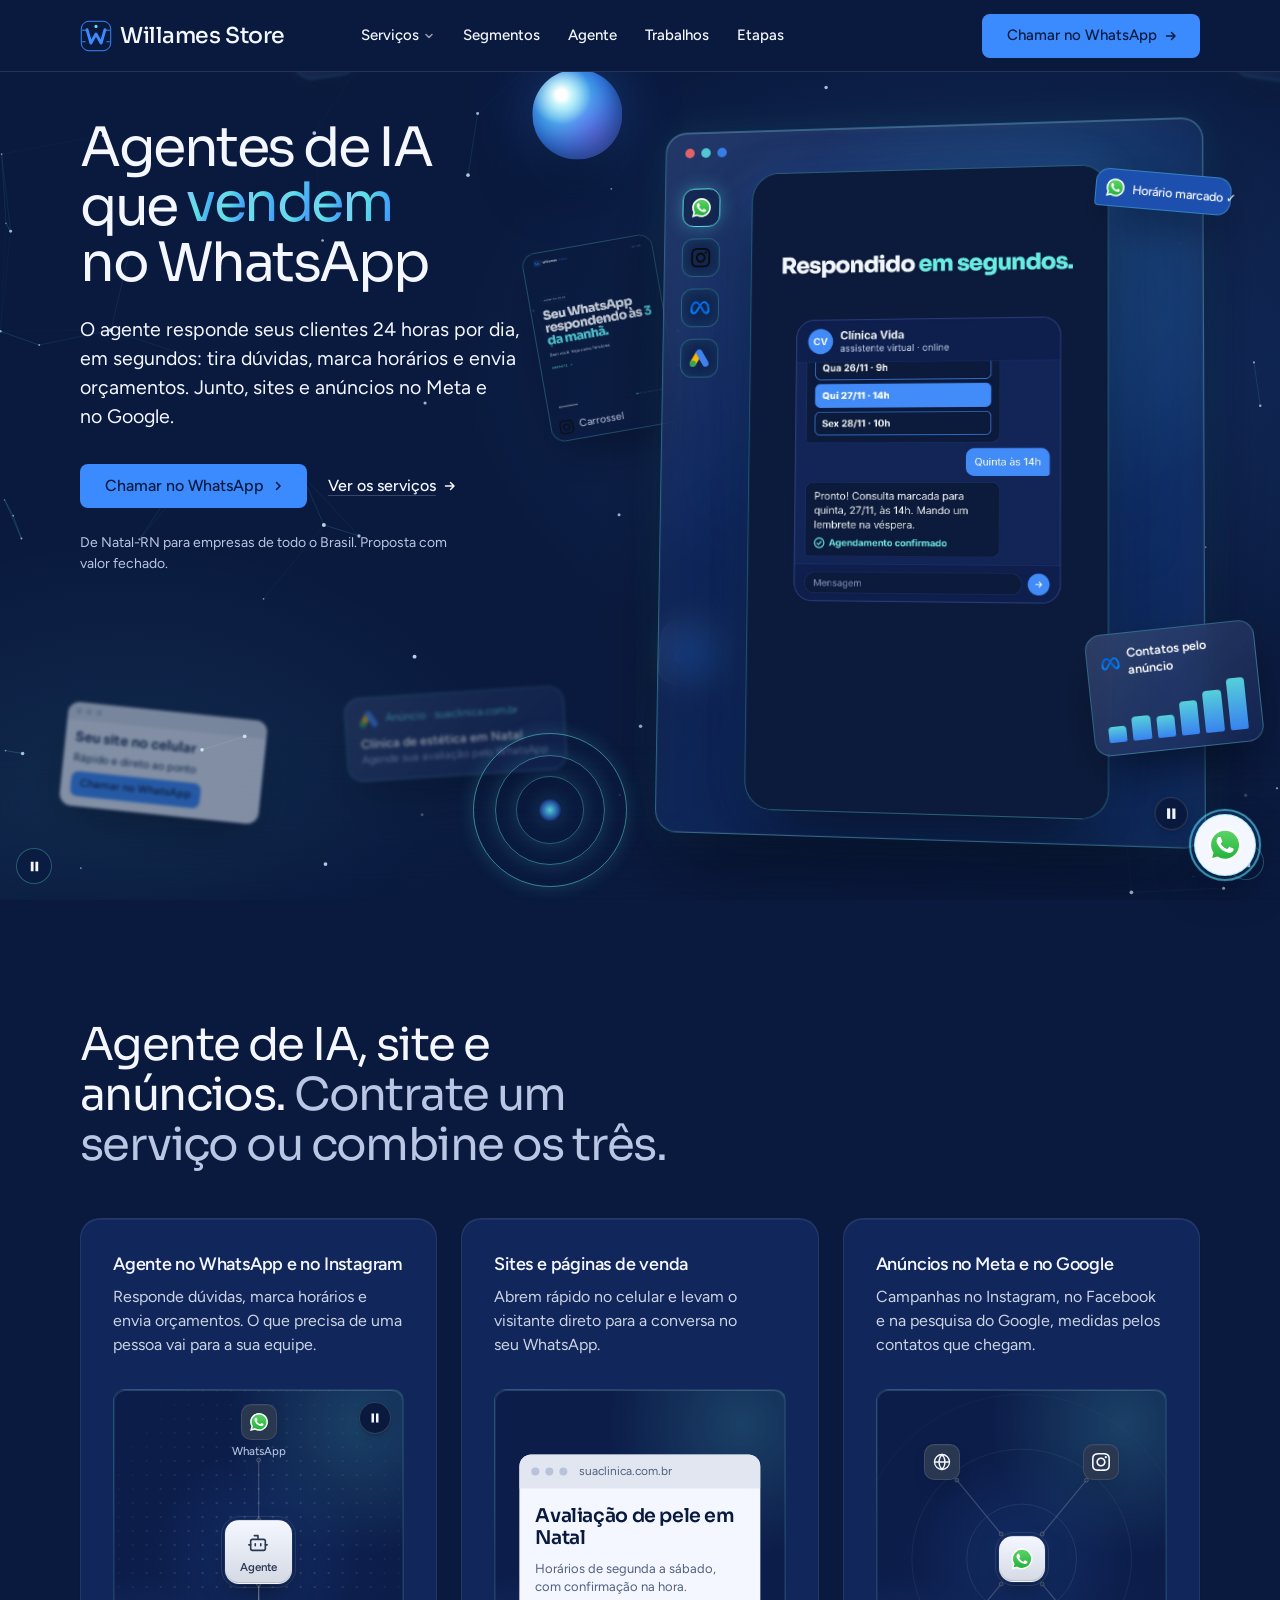
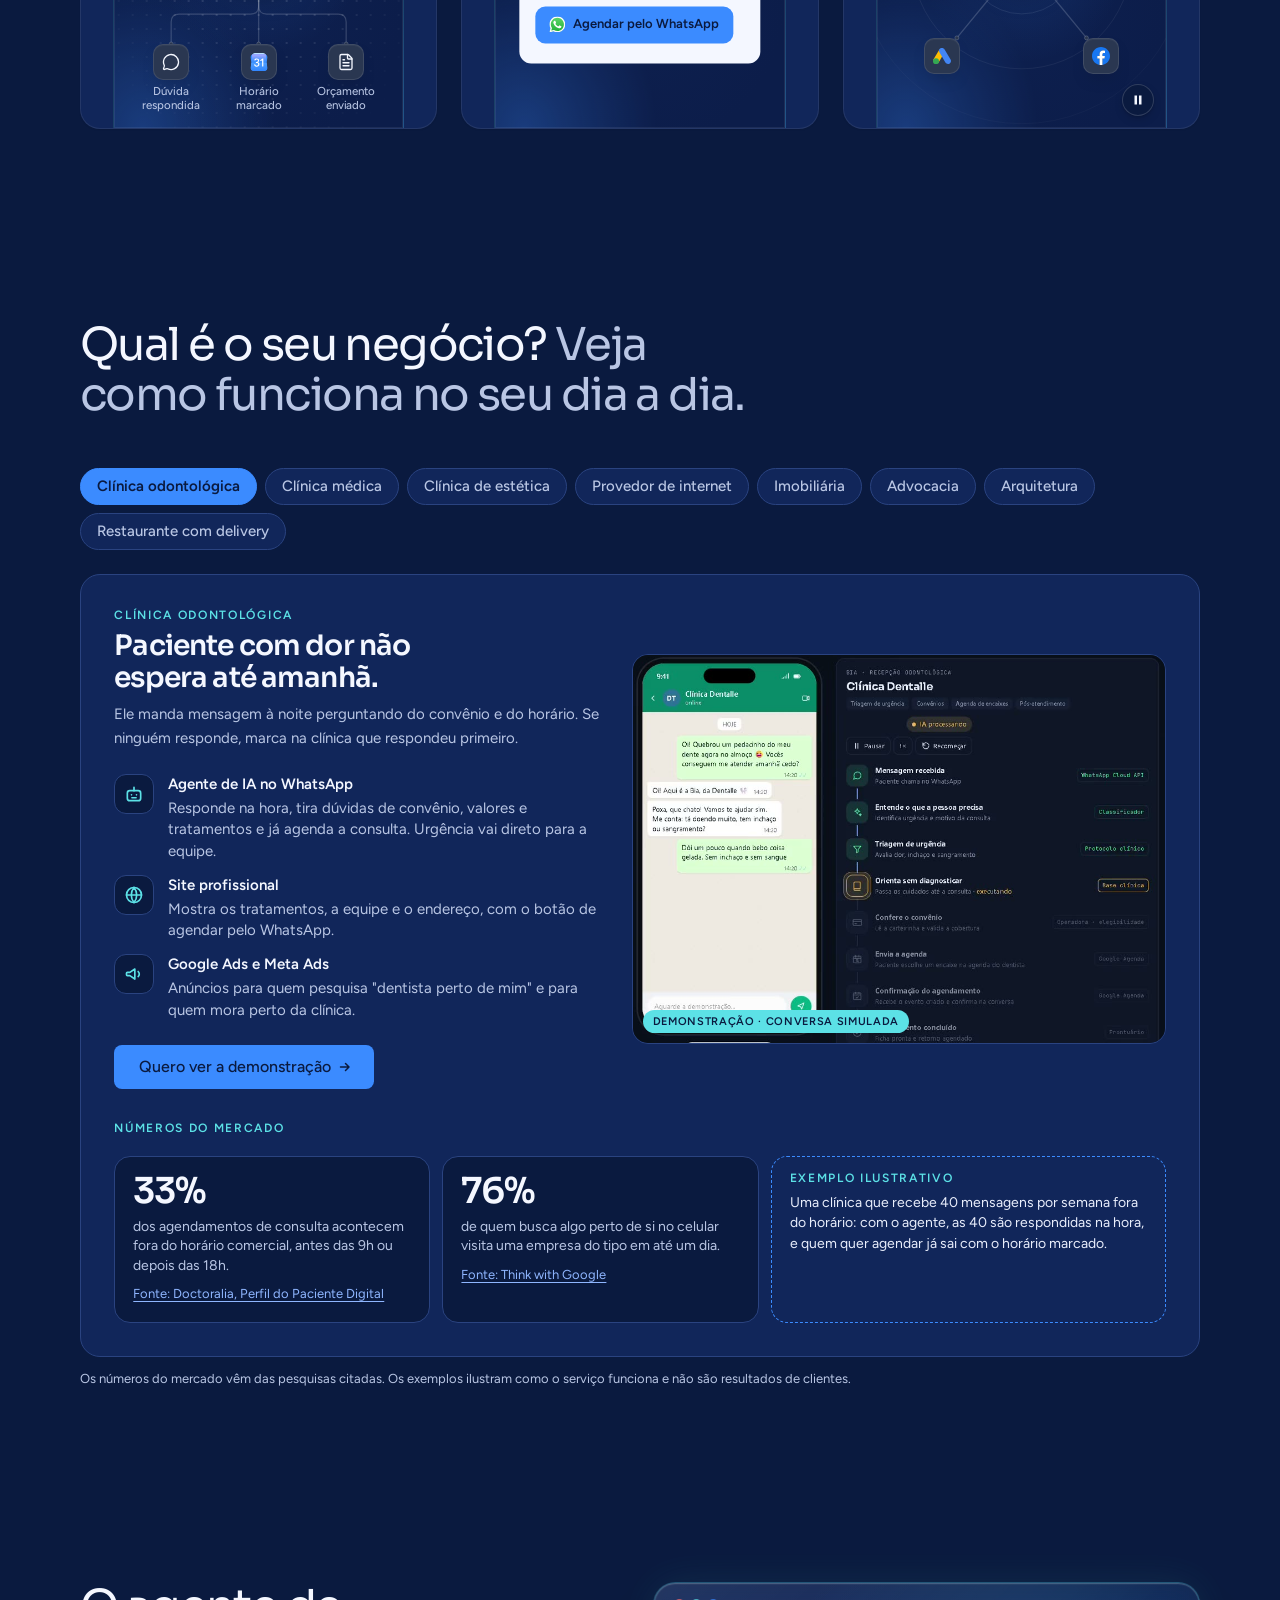
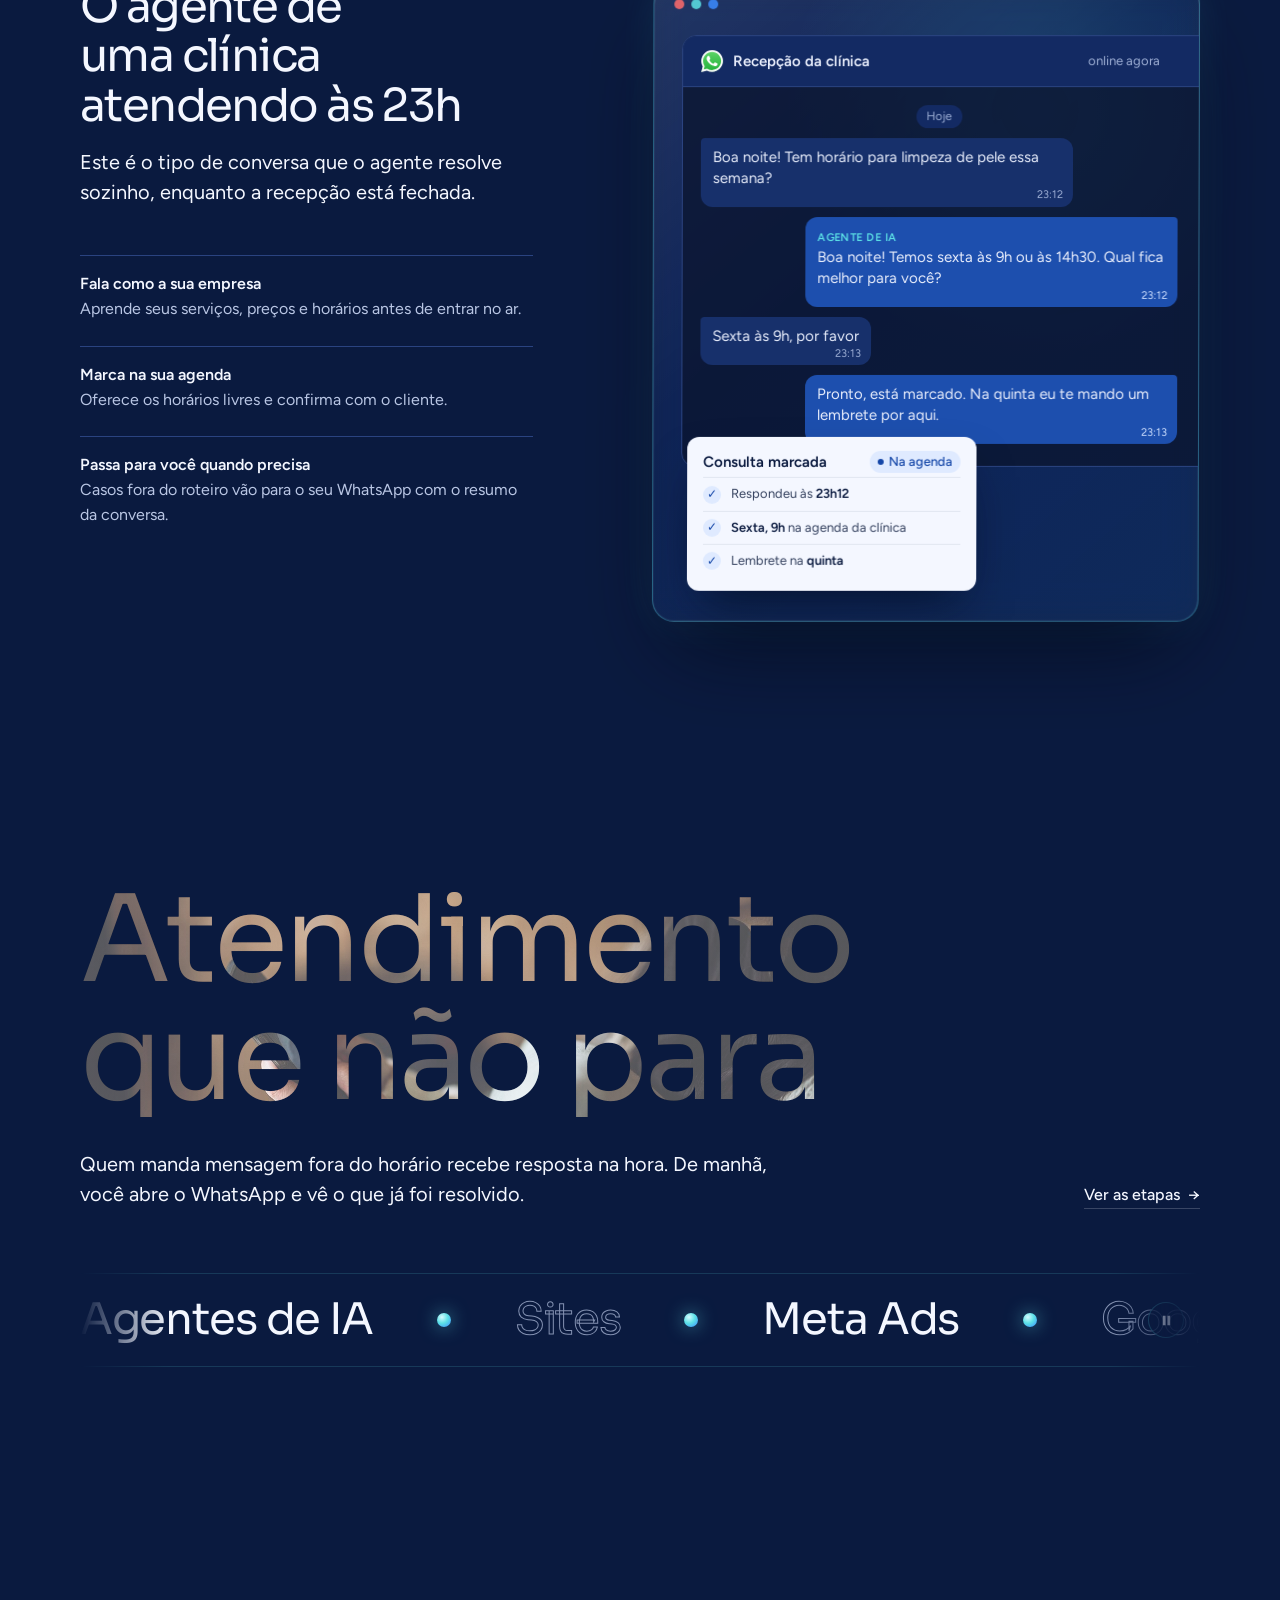
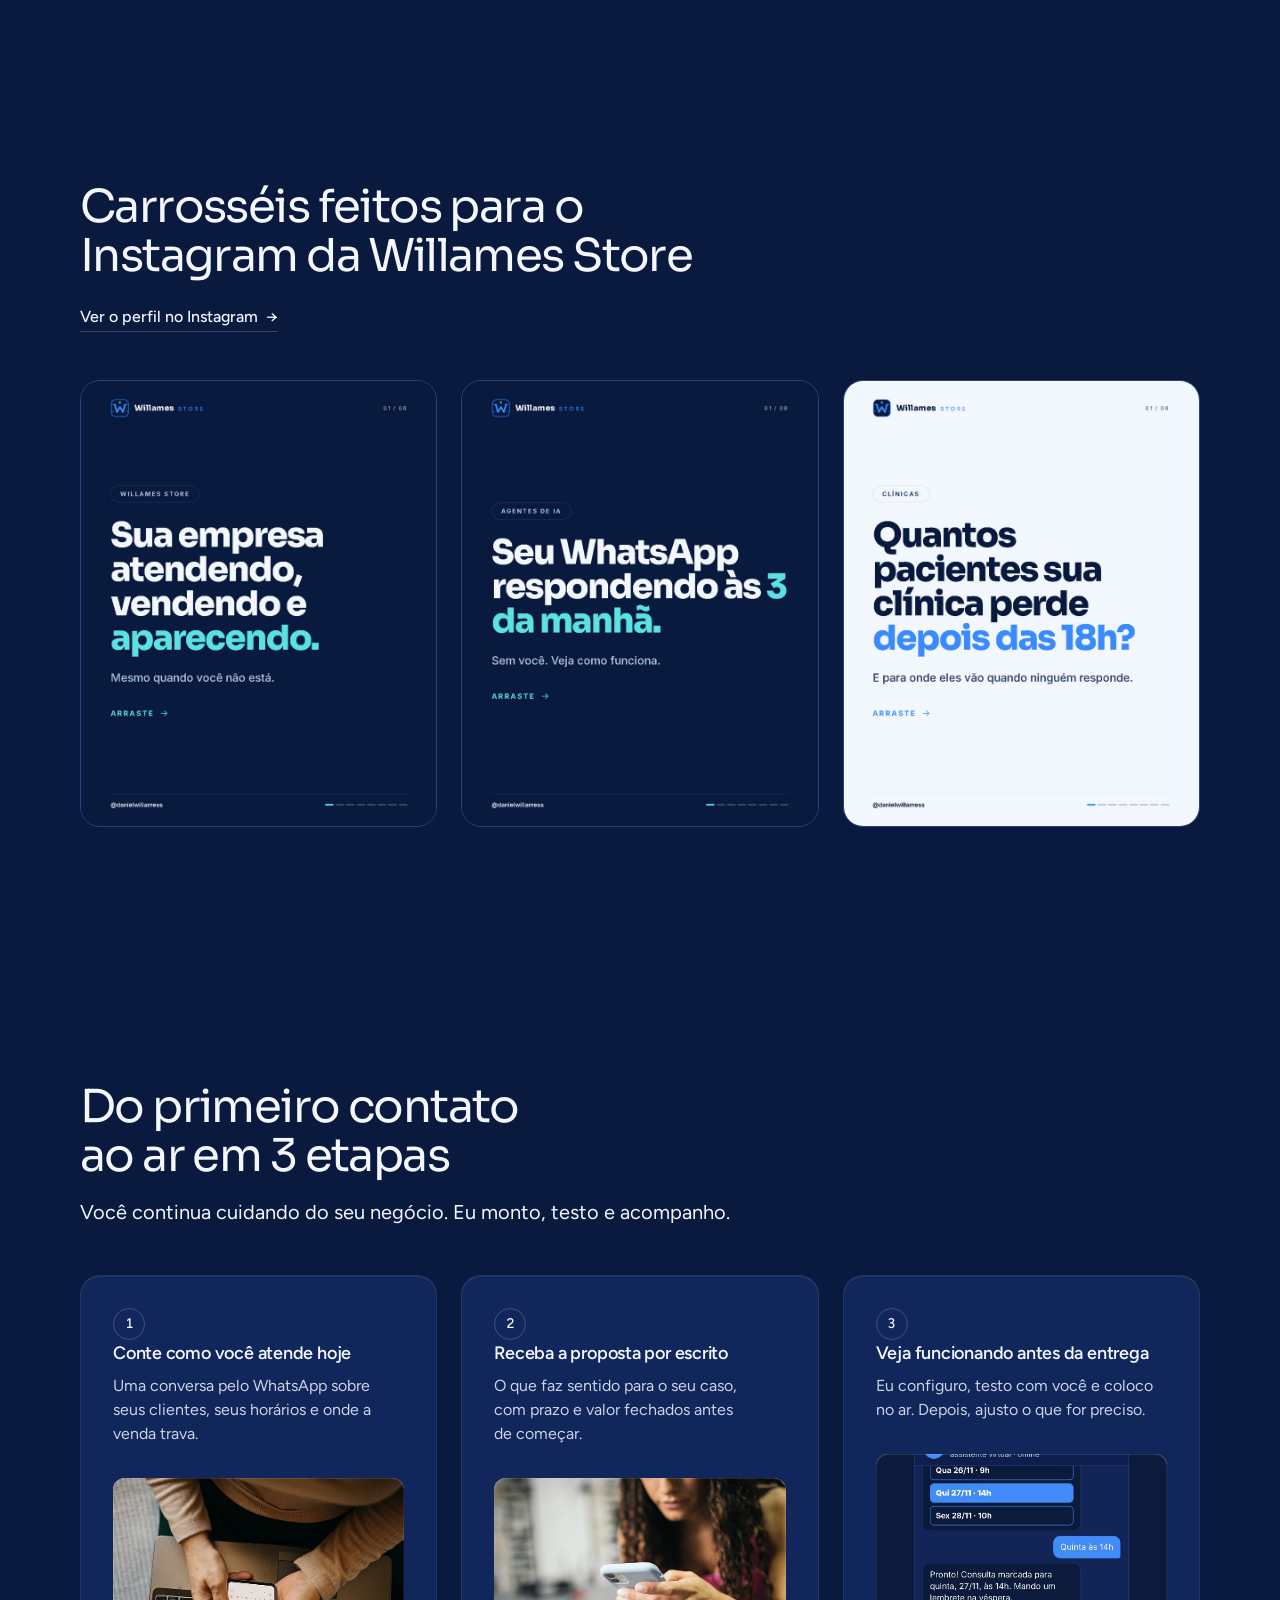
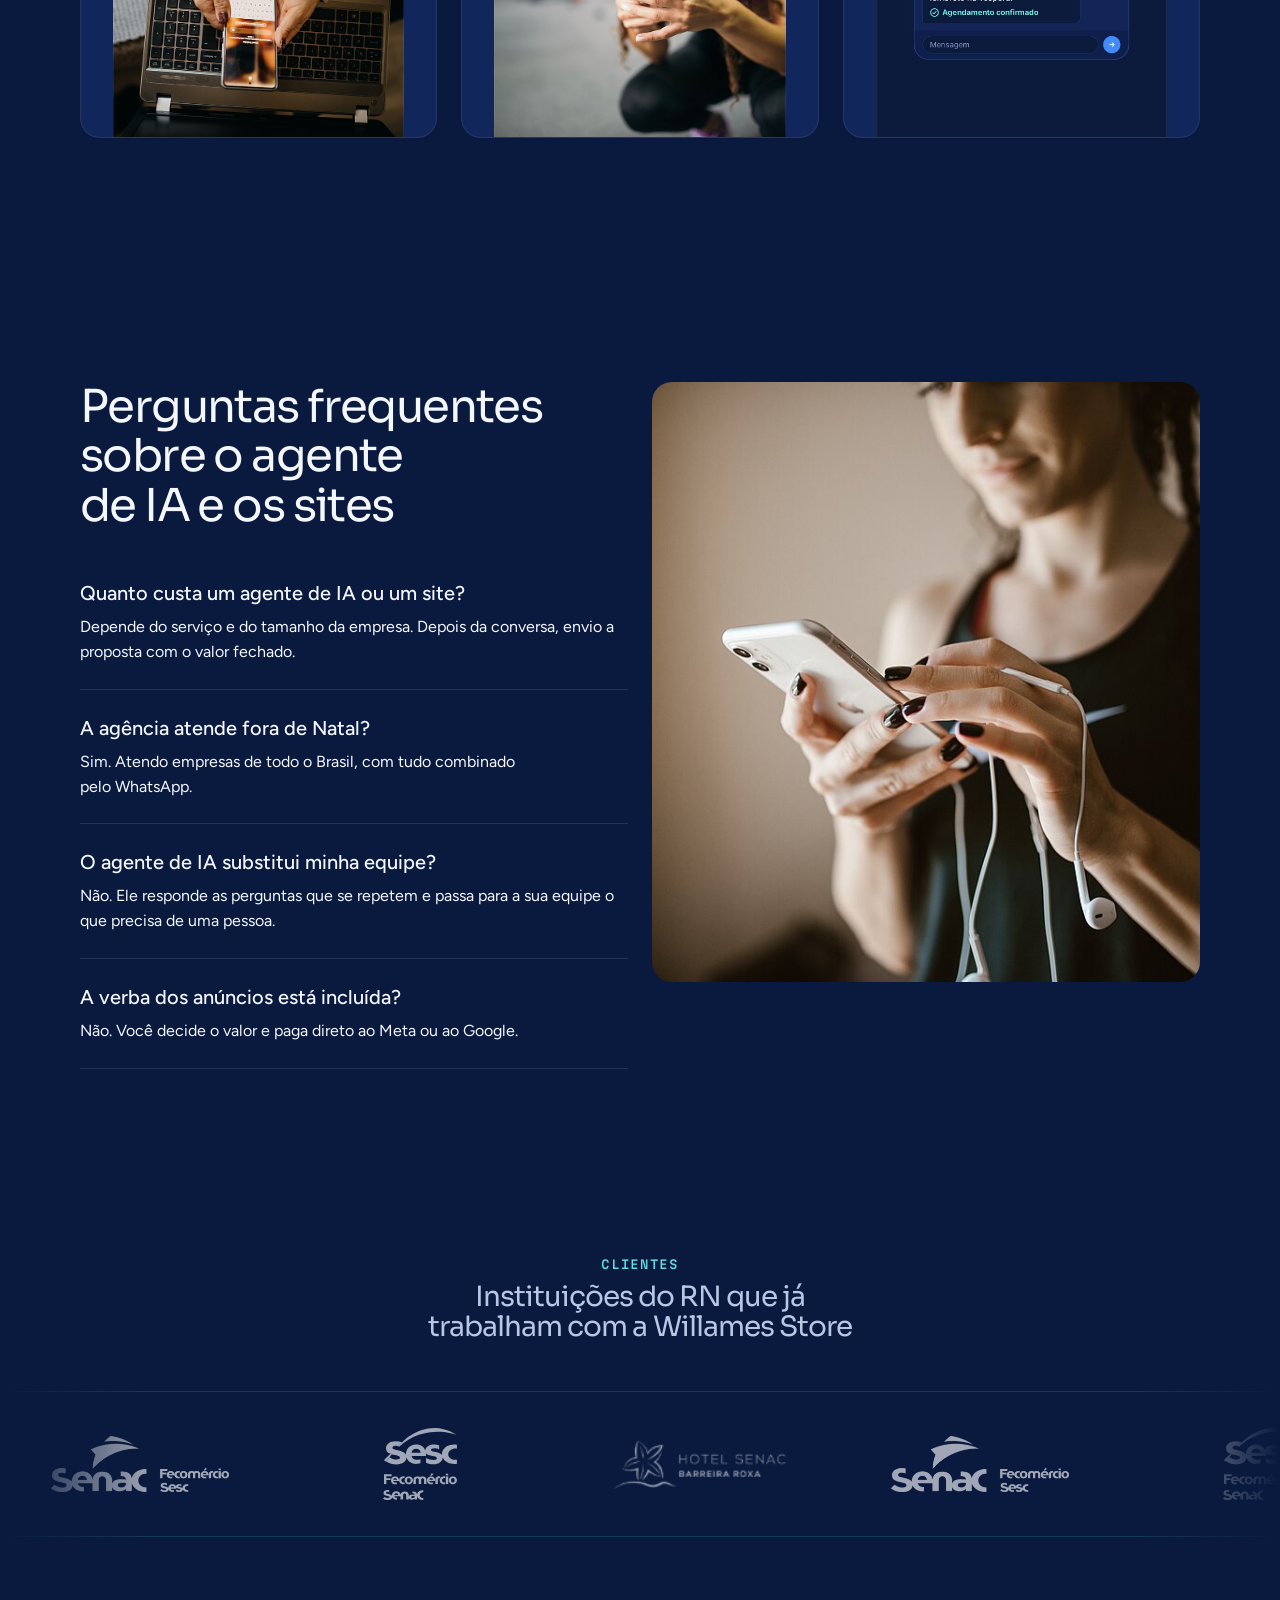
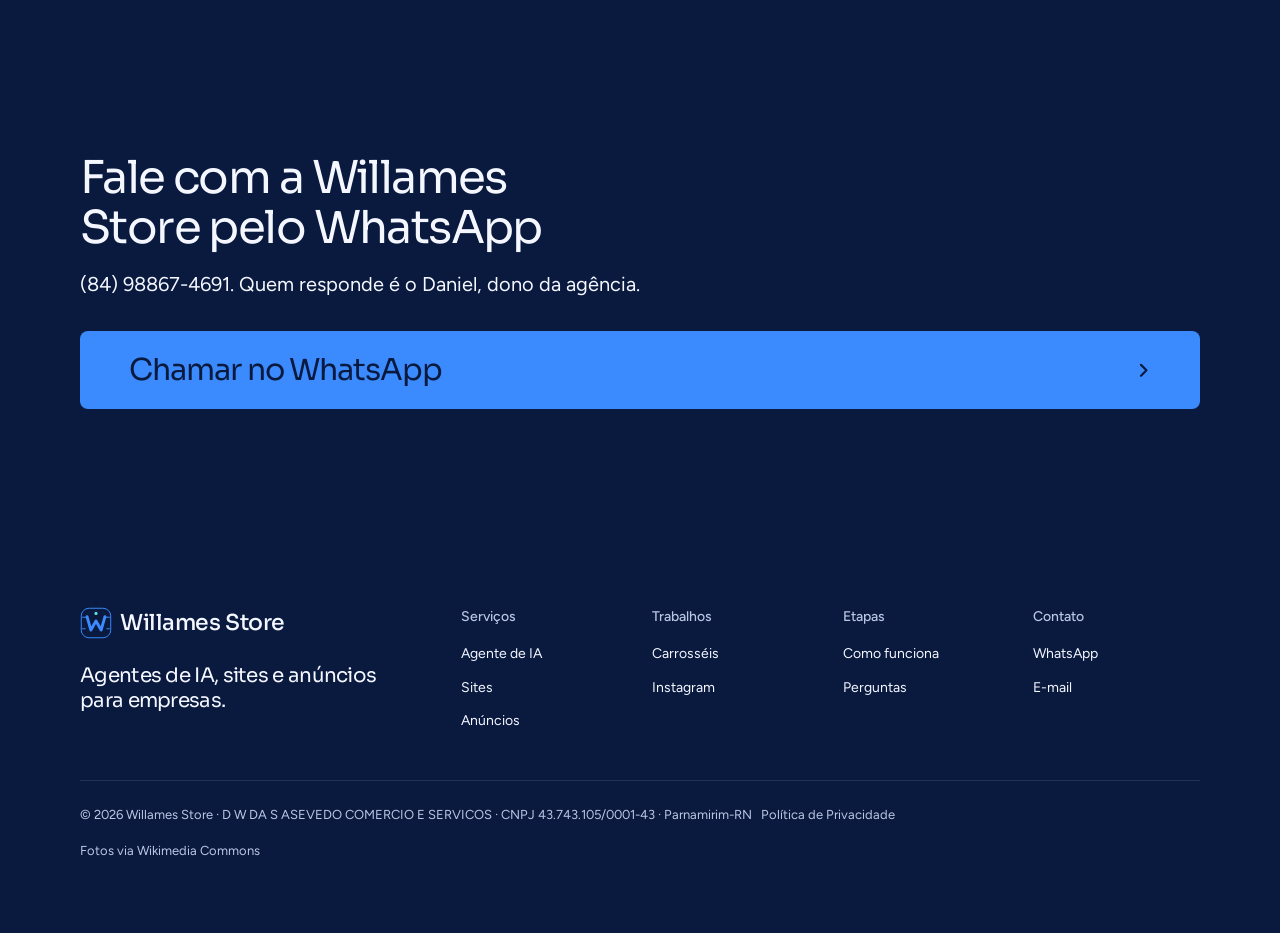
==== index.html @ 847e7d6d "Seção de clientes no fim da página: Senac RN, Sesc RN e Hotel Senac Barreira Roxa em faixa de logos " ====
<!doctype html>
<html lang="pt-BR" data-ground="sky" data-type="software" data-radius="soft" data-buttons="arrow" data-motion>
<head>
<meta charset="utf-8">
<meta name="viewport" content="width=device-width, initial-scale=1, viewport-fit=cover">
<title>Willames Store: agentes de IA no WhatsApp para empresas</title>
<meta name="description" content="Agentes de IA que respondem seus clientes no WhatsApp e no Instagram a qualquer hora, mais sites e anúncios no Meta e no Google. Natal-RN, para todo o Brasil.">
<meta property="og:type" content="website">
<meta property="og:title" content="Willames Store: agentes de IA no WhatsApp para empresas">
<meta property="og:description" content="Agente de IA no WhatsApp, sites e anúncios para empresas.">
<meta property="og:url" content="https://willamesstore.com.br/">
<meta property="og:image" content="https://willamesstore.com.br/share.jpg">
<meta name="twitter:card" content="summary_large_image">
<link rel="icon" href="logo.svg" type="image/svg+xml">
<meta name="theme-color" content="#0a1a3f">
<link rel="canonical" href="https://willamesstore.com.br/">
<meta name="site-kind" content="software">
<meta name="page-type" content="software">
<link rel="preconnect" href="https://fonts.googleapis.com">
<link rel="preconnect" href="https://fonts.gstatic.com" crossorigin>
<link href="https://fonts.googleapis.com/css2?family=Sora:wght@400..700&family=Figtree:wght@400..600&family=Martian+Mono:wght@400..500&display=swap" rel="stylesheet">
<link rel="stylesheet" href="assets/system.css">
<link rel="stylesheet" href="assets/ui/cards.css">
<link rel="stylesheet" href="assets/motion/motion.css">
<link rel="stylesheet" href="assets/backgrounds/backgrounds.css">
<link rel="stylesheet" href="assets/layout/layout.css">
<link rel="stylesheet" href="assets/icons/icon.css">
<style>
:root {
  --p-bg: #0a1a3f; --p-surface: #11265a; --p-ink: #f4f7ff; --p-muted: #b9c6e4;
  --p-accent: #3b8bff; --p-accent-ink: #0a1a3f; --p-action: #3b8bff; --p-action-ink: #0a1a3f;
  --p-inv-bg: #f4f7ff; --p-inv-surface: #e1e6f1; --p-inv-ink: #0a1a3f; --p-inv-muted: #52617e;
  --p-inv-accent: #3b8bff; --p-inv-accent-ink: #0a1a3f; --p-inv-action: #3b8bff; --p-inv-action-ink: #0a1a3f;
  --font-display: "Sora", system-ui, sans-serif;
  --font-text: "Figtree", system-ui, sans-serif;
  --font-mono: "Martian Mono", ui-monospace, "SFMono-Regular", Menlo, Consolas, monospace;
  --display-weight: 400;
  --display-tracking: -0.035em;
  --display-tracking-xl: -0.045em;
  --ly-scale: 0.9;
}
</style>
<link rel="stylesheet" href="assets/diagrams/diagram.css">
<link rel="stylesheet" href="assets/moments/giant-type-pass/moment.css">
<link rel="stylesheet" href="assets/ws/ws-fx.css?v=20261125">
<script>document.documentElement.classList.add('m-enter');setTimeout(()=>document.documentElement.classList.add('m-enter-done'),700)</script>
<script src="assets/backgrounds/backgrounds.js"></script>
<script>document.documentElement.classList.add('mo-js');setTimeout(()=>document.documentElement.classList.add('mo-safe'),2500)</script>
<link rel="modulepreload" href="assets/moments/moments.js">
<link rel="modulepreload" href="assets/moments/lib.js">
<link rel="modulepreload" href="assets/moments/giant-type-pass/moment.js">
<style>
  .nav__logo img { width: 32px; height: 32px; }

  .hero__proof { font-size: var(--t-small); color: var(--muted); }

  /* a moldura da direita: chão escuro da marca, a luz que segue o mouse por cima */
  .hero__art { overflow: visible; background: none; }
  .ws-glass { overflow: hidden; }
  .ws-chat > div > .ly-piece { position: absolute; }
  .ws-chat { height: min(640px, var(--ly-fit, 640px)); --ry: -4deg; --rx: 2deg; --ly-cut-room: 48px; }
  .ws-chat > div > .ly-piece--main { left: 28px; top: 52px; width: calc(100% - 0px); }
  .ws-chat > div > .ly-piece--note { left: 34px; bottom: 30px; width: 290px; z-index: 2; box-shadow: 0 24px 50px -16px rgb(2 8 24 / .7); }

  /* a conversa do agente de IA, desenhada em HTML (dentro do visual) */
  .wa { background: rgb(11 21 48 / .78); border: 1px solid #2a4380; border-radius: 14px; overflow: hidden; font: 400 15px/1.4 var(--font-text); color: #e9eefc; }
  .wa__bar { display: flex; align-items: center; gap: 10px; padding: 14px 18px; background: #132a63; border-bottom: 1px solid #2a4380; }
  .wa__bar img { width: 22px; height: 22px; }
  .wa__bar b { font-weight: 600; }
  .wa__bar small { color: #9fb0d6; font-size: 13px; margin-left: auto; padding-right: var(--ly-cut-room); }
  .wa__body { display: grid; gap: 10px; padding: 18px var(--ly-cut-room) 22px 18px; }
  .wa__day { justify-self: center; font-size: 12px; color: #9fb0d6; background: #132a63; border-radius: 99px; padding: 3px 10px; }
  .wa__msg { max-width: 78%; padding: 9px 12px 18px; border-radius: 12px; position: relative; }
  .wa__msg time { position: absolute; right: 10px; bottom: 4px; font-size: 11px; color: #9fb0d6; }
  .wa__msg--in { justify-self: start; background: #17306b; border-top-left-radius: 4px; }
  .wa__msg--out { justify-self: end; background: #1d4fae; border-top-right-radius: 4px; }
  .wa__msg--out time { color: #cfe0ff; }
  .wa__tag { display: inline-block; font-size: 11px; font-weight: 600; letter-spacing: .04em; text-transform: uppercase; color: #5ce1e6; margin-bottom: 2px; }

  .ok-card { background: #f4f7ff; color: #0a1a3f; border-radius: 12px; padding: 14px 16px; font: 400 14px/1.4 var(--font-text); }
  .ok-card__row { display: flex; align-items: center; justify-content: space-between; gap: 12px; margin-bottom: 4px; }
  .ok-card h3 { margin: 0; font: 600 15px/1.3 var(--font-text); letter-spacing: 0; }
  .ok-chip { display: inline-flex; align-items: center; gap: 5px; height: 22px; padding: 0 8px; border-radius: 99px; font-size: 13px; font-weight: 500; background: #dfeaff; color: #1446a8; white-space: nowrap; }
  .ok-chip::before { content: ""; width: 6px; height: 6px; border-radius: 50%; background: currentColor; }
  .ok-line { display: flex; align-items: center; gap: 10px; padding: 7px 0; font-size: 13px; color: #33405e; border-top: 1px solid rgb(10 26 63 / .08); }
  .ok-line i { width: 18px; height: 18px; border-radius: 50%; flex: none; display: grid; place-items: center; background: #dfeaff; color: #1446a8; font-style: normal; font-size: 12px; font-weight: 700; }
  .ok-line b { font-weight: 600; color: #0a1a3f; }
  @media (max-width: 1023px) { .ws-chat > div > .ly-piece--note { left: var(--s-4); bottom: var(--s-4); width: 270px; } .ws-chat { height: 560px; margin-top: var(--s-7); } }
  @media (max-width: 639px) { .ws-rail, .ws-chat > div > .ly-piece--note { display: none; } .ws-chat > div > .ly-piece--main { left: 14px; top: 40px; } .ws-chat { height: 440px; } }
  @media (max-width: 639px) { .wa__msg:nth-of-type(n+4) { display: none; } .wa { font-size: 14px; } }

  /* serviços: três cartões, painéis no chão iluminado */
  #servicos .panel { --p-h: 340px; }
  .site-mock { width: min(100%, 300px); margin: 0 auto; background: #f4f7ff; color: #0a1a3f; border-radius: 12px; overflow: hidden; font: 400 13px/1.4 var(--font-text); }
  .site-mock__bar { display: flex; align-items: center; gap: 6px; padding: 9px 12px; background: #e1e6f1; font-size: 12px; color: #52617e; }
  .site-mock__bar i { width: 8px; height: 8px; border-radius: 50%; background: #b8c3da; }
  .site-mock__bar span { margin-left: 6px; }
  .site-mock__body { padding: 18px 16px 20px; display: grid; gap: 10px; }
  .site-mock__body strong { font: 600 19px/1.15 var(--font-display); letter-spacing: -0.02em; }
  .site-mock__body p { margin: 0; color: #52617e; }
  .site-mock__btn { justify-self: start; display: inline-flex; align-items: center; gap: 8px; padding: 9px 14px; border-radius: 10px; background: #3b8bff; color: #0a1a3f; font-weight: 600; }
  .site-mock__btn img { width: 16px; height: 16px; }

  /* o agente em vídeo: o Reels dentro de um celular, sobre o chão da seção */
  .phone-frame { position: relative; height: min(640px, var(--ly-fit, 640px)); border-radius: 22px; overflow: hidden; border: 1px solid rgb(92 225 230 / .28);
    background:
      radial-gradient(circle at 22% 28%, rgb(236 254 255 / .9) 0 2%, rgb(134 241 244 / .85) 6%, #2fb5d6 13%, rgb(27 74 152 / 0) 20%),
      radial-gradient(circle at 82% 78%, rgb(227 230 255 / .9) 0 2%, rgb(143 155 255 / .85) 7%, #5060e2 15%, rgb(32 38 114 / 0) 23%),
      radial-gradient(60% 60% at 70% 20%, rgb(59 139 255 / .25), transparent 70%),
      linear-gradient(140deg, rgb(255 255 255 / .06), transparent 40%), #0b1a46;
    box-shadow: 0 40px 90px -24px rgb(2 8 24 / .8), 0 0 40px rgb(92 225 230 / .08); }
  .phone-frame video { position: absolute; top: var(--s-6); left: 50%; transform: translateX(-50%); height: calc(100% - 2 * var(--s-6)); width: auto; aspect-ratio: 9 / 16; object-fit: cover; border-radius: 28px; border: 1px solid rgb(92 225 230 / .35); background: #0a1a3f; box-shadow: 0 30px 60px -10px rgb(2 8 24 / .8); }
  .agent-list { list-style: none; padding: 0; margin: var(--s-7) 0 0; display: grid; gap: var(--s-5); }
  .agent-list li { padding-top: var(--s-4); border-top: 1px solid #2a4380; }
  .agent-list b { display: block; font-weight: 600; }
  .agent-list span { color: var(--muted); }
  @media (max-width: 1023px) { .phone-frame { height: 520px; margin-top: var(--s-7); } }
  @media (max-width: 639px) { .phone-frame { height: 440px; } .phone-frame video { top: var(--s-4); height: calc(100% - 2 * var(--s-4)); } }

  #frase .mo-gt__type { font-size: clamp(52px, 9.4vw, 144px); line-height: .98; }
  #frase .mo-gt__row { margin-top: var(--s-6); }
  .work__img { display: block; width: 100%; aspect-ratio: 4 / 5; object-fit: cover; border: 1px solid #2a4380; border-radius: var(--r-lg); }
  #como-funciona .panel { --p-h: 260px; }
  .faq__photo { margin: 0; border-radius: var(--r-lg); overflow: hidden; height: min(600px, var(--ly-fit)); }
  .faq__photo > img { display: block; width: 100%; height: 100%; object-fit: cover; }
  @media (max-width: 1023px) { .faq__photo { height: auto; aspect-ratio: 16 / 9; margin-top: var(--s-7); } }
  @media (min-width: 640px) and (max-width: 1023px) { #servicos, #trabalhos, #como-funciona, #agente { --h: 2 } }
  @media (max-width: 639px) { #servicos .panel, #como-funciona .panel { --p-h: 200px; } #servicos, #trabalhos, #como-funciona, #agente { --hm: 2 } .faq__photo { display: none; } }

  /* segmentos: seletor "Qual é o seu negócio?" */
  .seg__tabs { display: flex; flex-wrap: wrap; gap: 8px; margin-bottom: var(--s-5); }
  .seg__tab { font: 500 15px/1 var(--font-text); color: var(--muted); background: #11265a; border: 1px solid #2a4380; border-radius: 99px; padding: 10px 16px; cursor: pointer; transition: background .2s, color .2s, border-color .2s; }
  .seg__tab:hover { color: var(--ink, #f4f7ff); border-color: #3b8bff; }
  .seg__tab[aria-selected="true"] { background: #3b8bff; border-color: #3b8bff; color: #0a1a3f; font-weight: 600; }
  .seg__tab:focus-visible { outline: 2px solid #5ce1e6; outline-offset: 2px; }
  .seg__panel { display: grid; grid-template-columns: 1.25fr 1fr; gap: var(--s-6); background: #11265a; border: 1px solid #2a4380; border-radius: 20px; padding: clamp(20px, 2.6vw, 34px); }
  .seg__panel[hidden] { display: none; }
  .seg__panel:not([hidden]) { animation: segIn .35s ease both; }
  @keyframes segIn { from { opacity: 0; transform: translateY(8px); } to { opacity: 1; transform: none; } }
  .seg__kicker, .seg__label { margin: 0 0 8px; font: 600 12px/1.2 var(--font-text); letter-spacing: .14em; text-transform: uppercase; color: #5ce1e6; }
  .seg__main h3 { margin: 0; font: 600 clamp(22px, 2.2vw, 30px)/1.12 var(--font-display); letter-spacing: -0.03em; }
  .seg__prob { margin: 10px 0 0; color: var(--muted); max-width: 56ch; font-size: 15px; }
  .seg__servs { list-style: none; padding: 0; margin: var(--s-5) 0 0; display: grid; gap: 12px; font-size: 15px; line-height: 1.45; }
  .seg__servs li { display: flex; gap: 14px; align-items: flex-start; }
  .seg__servs b { display: block; font-weight: 600; margin-bottom: 2px; }
  .seg__servs span:not(.seg__ic) { color: var(--muted); }
  .seg__ic { flex: none; width: 40px; height: 40px; border-radius: 12px; display: grid; place-items: center; background: #0a1a3f; border: 1px solid #2a4380; color: #5ce1e6; }
  .seg__ic svg { width: 20px; height: 20px; }
  .seg__cta { margin-top: var(--s-5); }
  .seg__side { display: grid; grid-template-columns: 1fr 1fr; gap: 12px; align-content: start; } .seg__side > .seg__label, .seg__side > .seg__sim { grid-column: 1 / -1; }
  .seg__stat { background: #0a1a3f; border: 1px solid #2a4380; border-radius: 16px; padding: 16px 18px; }
  .seg__stat strong { display: block; font: 600 clamp(28px, 2.8vw, 38px)/1 var(--font-display); letter-spacing: -0.03em; color: #f4f7ff; }
  .seg__stat p { margin: 8px 0 6px; color: var(--muted); font-size: 14px; line-height: 1.4; }
  .seg__stat a { font-size: 13px; color: #8fb6ff; text-decoration: underline; text-underline-offset: 3px; }
  .seg__sim { border: 1px dashed #3b8bff; border-radius: 16px; padding: 14px 18px; }
  .seg__sim p:last-child { margin: 0; color: #e9eefc; font-size: 14px; line-height: 1.45; }
  .seg__panel--video { grid-template-columns: 1fr 1.1fr; }
  .seg__media { align-self: center; }
  .seg__panel--video .seg__side { grid-column: 1 / -1; grid-template-columns: 1fr 1fr 1.25fr; }
  .seg__panel--video .seg__side > .seg__sim { grid-column: auto; }
  @media (max-width: 1023px) { .seg__panel--video { grid-template-columns: 1fr; } .seg__panel--video .seg__side { grid-template-columns: 1fr 1fr; } .seg__panel--video .seg__side > .seg__sim { grid-column: 1 / -1; } }
  @media (max-width: 639px) { .seg__panel--video .seg__side { grid-template-columns: 1fr; } .seg__panel--video .seg__video { max-width: 320px; margin: 0 auto; } .seg__panel--video .seg__video video { aspect-ratio: 0.6; object-position: 0 50%; } }
  .seg__video { position: relative; border-radius: 16px; overflow: hidden; border: 1px solid #2a4380; background: #0a1a3f; }
  .seg__video video { display: block; width: 100%; height: auto; aspect-ratio: 960 / 700; object-fit: cover; }
  .seg__vtag { position: absolute; left: 10px; bottom: 10px; font: 600 11px/1 var(--font-text); letter-spacing: .06em; text-transform: uppercase; color: #0a1a3f; background: #5ce1e6; border-radius: 99px; padding: 6px 10px; }
  .seg__nota { margin: var(--s-3, 12px) 0 0; font-size: 13px; color: var(--muted); }
  @media (max-width: 1023px) { .seg__panel { grid-template-columns: 1fr; } }
  @media (max-width: 639px) { .seg__side { grid-template-columns: 1fr; } }
  /* o painel muda de tamanho conforme o nicho: a seção cresce quando a tela é baixa, sem invadir a próxima */
  main > section#segmentos { height: auto; min-height: 100vh; min-height: 100svh; }
  main > section#segmentos > .wrap { height: auto; }
  @media (max-width: 639px) { .seg__tabs { flex-wrap: nowrap; overflow-x: auto; margin-inline: calc(-1 * var(--s-4, 16px)); padding: 2px var(--s-4, 16px) 8px; scrollbar-width: none; } .seg__tab { flex: none; } }
  /* clientes: faixa de logos em movimento, no fim da página (padrão "logo wall": uma cor só, sem cartões) */
  .cli-band { position: relative; z-index: 1; padding: var(--s-9) 0 var(--s-9); }
  .cli-band__head { display: grid; justify-items: center; gap: var(--s-3); text-align: center; margin-bottom: var(--s-7); }
  .cli-band__eyebrow { font: 500 12px/1 'Martian Mono', monospace; letter-spacing: .14em; text-transform: uppercase; color: #5ce1e6; margin: 0; }
  .cli-band h2 { font-size: var(--t-h3); font-weight: 400; color: var(--p-muted); max-width: 32ch; margin: 0; }
  .cli { position: relative; overflow: hidden; border-block: 1px solid rgb(92 225 230 / .16); padding-block: var(--s-6); -webkit-mask-image: linear-gradient(90deg, transparent, #000 12%, #000 88%, transparent); mask-image: linear-gradient(90deg, transparent, #000 12%, #000 88%, transparent); }
  .cli__track { display: flex; width: max-content; animation: cli-run 30s linear infinite; }
  .cli:hover .cli__track, .is-ws-paused .cli__track { animation-play-state: paused; }
  .cli__set { display: flex; align-items: center; }
  .cli__logo { flex: none; display: grid; place-items: center; width: 280px; height: 80px; padding-inline: var(--s-7); }
  .cli__logo img { max-width: 100%; max-height: 56px; width: auto; height: auto; object-fit: contain; filter: brightness(0) invert(1); opacity: .62; transition: opacity .3s; }
  .cli__logo--sesc img { max-height: 72px; }
  .cli__logo--hbr img { width: 100%; max-height: none; }
  .cli__logo:hover img { opacity: 1; }
  @keyframes cli-run { to { transform: translateX(-50%); } }
  @media (max-width: 639px) { .cli-band { padding-block: var(--s-8); } .cli__logo { width: 200px; height: 64px; padding-inline: var(--s-5); } .cli__logo img { max-height: 44px; } .cli__logo--sesc img { max-height: 56px; } }
  /* as duas faixas (serviços e clientes) rolam mesmo com "reduzir movimento" ligado, mais devagar e com pausa */
  @media (prefers-reduced-motion: reduce) { .ws-marquee .ws-marquee__track { animation: ws-marq 60s linear infinite !important; } .ws-marquee .ws-marquee__track > [aria-hidden] { display: inline-flex !important; } .ws-marquee .ws-pause { display: grid !important; } .cli .cli__track { animation-duration: 45s !important; animation-iteration-count: infinite !important; } }
  @media (max-width: 639px) { .cli__logo { width: 200px; height: 96px; padding: 14px 20px; } .cli__logo img { max-height: 56px; } .cli__logo--sesc img { max-height: 68px; } }
</style>
</head>
<body>
<!-- type: software (o agente de IA é o produto; o brief pede fundo vivo e movimento com o mouse, só liberados em tech)
     deal: hero collage (sorteado entre os heróis com luz que segue o mouse), nav nav-cards, close close-type, footer footer-dark (no chão da página, que já é escuro), rhythm space, buttons arrow, mark: o logo da própria Willames Store
     palette: as cores da marca (start.mjs brand: #0A1A3F, #F4F7FF, #3B8BFF), tipo Sora + Figtree; lit ground sky
     cena do hero própria (assets/ws): formas 3D flutuantes em SVG, partículas ligadas por linhas que reagem ao mouse, esfera e anéis, painel de vidro que inclina com o mouse; luz que segue o mouse em todas as seções e cartões (como o eucriosites.com.br); título com palavra que troca; faixa de serviços correndo
     moments: giant-type-pass na seção #frase (a foto passa por dentro das letras ao rolar)
     grounds: bg-dusk em #agente, bg-band em #como-funciona -->
<header class="nav">
  <div class="wrap nav__bar">
    <a class="skip-link" href="#top">Pular para o conteúdo</a>
    <a class="nav__logo" href="#top"><img src="logo.svg" alt="" width="32" height="32">Willames Store</a>
    <nav class="nav__links" aria-label="Principal">
      <div class="nav__item">
        <a class="nav__link" href="#servicos">Serviços <svg class="chev" viewBox="0 0 12 12" aria-hidden="true"><path d="M3 4.5l3 3 3-3" fill="none" stroke="currentColor" stroke-width="1.5" stroke-linecap="round" stroke-linejoin="round"/></svg></a>
        <div class="nav__menu">
          <div class="wrap grid">
            <a class="menu-card span-4" href="#agente">
              <div class="panel"><img class="frame__img" src="assets/img/reels-frame.jpg" alt="Conversa em que o agente de IA confirma um horário" style="object-position: 50% 62%"></div>
              <span class="t-card">Agente de IA</span>
              <span class="t-small muted">WhatsApp e Instagram, 24 horas</span>
            </a>
            <a class="menu-card span-4" href="#servicos">
              <div class="panel"><img class="frame__img" src="assets/img/photo-f187688198-960.jpg" alt="Mãos com um celular sobre o teclado de um notebook"></div>
              <span class="t-card">Sites e anúncios</span>
              <span class="t-small muted">Páginas rápidas, Meta e Google</span>
            </a>
            <a class="menu-card span-4" href="#trabalhos">
              <div class="panel"><img class="frame__img" src="assets/img/work-carrossel-o-que-eu-faco.jpg" alt="Capa de carrossel da Willames Store" style="object-position: 50% 30%"></div>
              <span class="t-card">Vídeos e carrosséis</span>
              <span class="t-small muted">Reels e posts para o Instagram</span>
            </a>
          </div>
        </div>
      </div>
      <div class="nav__item"><a class="nav__link" href="#segmentos">Segmentos</a></div>
      <div class="nav__item"><a class="nav__link" href="#agente">Agente</a></div>
      <div class="nav__item"><a class="nav__link" href="#trabalhos">Trabalhos</a></div>
      <div class="nav__item"><a class="nav__link" href="#como-funciona">Etapas</a></div>
    </nav>
    <div class="nav__actions">
      <a class="btn btn--primary" href="https://wa.me/5584988674691?text=Oi%20Daniel%2C%20vi%20o%20site%20da%20Willames%20Store%20e%20quero%20saber%20mais">Chamar no WhatsApp</a>
    </div>
    <button class="nav__toggle" type="button" aria-expanded="false" aria-label="Menu">
      <svg width="18" height="18" viewBox="0 0 18 18" aria-hidden="true"><path d="M2 5h14M2 13h14" stroke="currentColor" stroke-width="1.6" stroke-linecap="round"/></svg>
    </button>
  </div>
</header>

<main id="top">
  <section class="hero hero--collage ws-hero" data-enter aria-labelledby="hero-h">
    <div class="ws-scene" aria-hidden="true">
      <div class="ws-base"></div>
      <canvas></canvas>
      <svg class="ws-blobs" preserveAspectRatio="none"></svg>
      <div class="ws-float ws-float--far" data-x=".36" data-y=".83" data-d=".35" data-r="-4"><div class="ws-card"><div class="ws-card__head"><img src="assets/icons/google-ads.svg" alt=""><span class="ws-card__url">Anúncio · suaclinica.com.br</span></div><b>Clínica de estética em Natal</b><small>Agende sua avaliação pelo WhatsApp</small></div></div>
      <div class="ws-float ws-float--mid" data-x=".475" data-y=".36" data-d=".7" data-r="-8"><div class="ws-post"><img src="assets/img/work-carrossel-agente-ia-whatsapp.jpg" alt=""><div class="ws-post__bar"><img src="assets/icons/instagram.svg" alt="">Carrossel</div></div></div>
      <div class="ws-float ws-float--far" data-x=".12" data-y=".86" data-d=".3" data-r="5"><div class="ws-mini-site"><div class="ws-mini-site__bar"><i></i><i></i><i></i></div><div class="ws-mini-site__body"><b>Seu site no celular</b><span>Rápido e direto ao ponto</span><span class="ws-mini-site__btn">Chamar no WhatsApp</span></div></div></div>
      <div class="ws-float ws-float--mid" data-x=".54" data-y=".72" data-d=".9" data-r="6" data-m=".87,.2"><div class="ws-tile"><img src="assets/icons/meta.svg" alt=""></div></div>
      <div class="ws-float ws-float--far" data-x=".26" data-y=".05" data-d=".4" data-r="-6"><div class="ws-tile"><img src="assets/icons/instagram.svg" alt=""></div></div>
      <div class="ws-float ws-float--far" data-x=".985" data-y=".06" data-d=".5" data-r="8"><div class="ws-tile"><img src="assets/icons/google-ads.svg" alt=""></div></div>
      <div class="ws-orb"></div>
      <div class="ws-rings"><i style="--k:0"></i><i style="--k:1"></i><i style="--k:2"></i><i></i></div>
    </div>
    <div class="wrap"><div class="hero-text grid hero__grid">
      <div class="hero__text span-5">
        <h1 id="hero-h" aria-label="Agentes de IA que atendem no WhatsApp da sua empresa">Agentes de IA que <span class="ws-rotate" data-words="atendem,vendem,agendam,respondem"><span>atendem</span></span> no WhatsApp</h1>
        <p class="hero__lead">O agente responde seus clientes 24 horas por dia, em segundos: tira dúvidas, marca horários e envia orçamentos. Junto, sites e anúncios no Meta e no Google.</p>
        <div class="btn-row">
          <a class="btn btn--primary" href="https://wa.me/5584988674691?text=Oi%20Daniel%2C%20vi%20o%20site%20da%20Willames%20Store%20e%20quero%20saber%20mais">Chamar no WhatsApp<svg class="m-arrow" viewBox="0 0 12 12" aria-hidden="true"><path class="m-arrow__stem" d="M1 6h8"/><path class="m-arrow__head" d="M4.5 2.5 8 6l-3.5 3.5"/></svg></a>
          <a class="btn btn--secondary" href="#servicos">Ver os serviços</a>
        </div>
        <p class="hero__proof">De Natal-RN para empresas de todo o Brasil. Proposta com valor fechado.</p>
      </div>
      <div class="hero__art ws-stage3d span-6 start-7">
        <div class="ws-glass ws-video" data-video style="position:absolute;inset:0">
          <div class="ws-glass__dots" aria-hidden="true"><i></i><i></i><i></i></div>
          <div class="ws-rail" aria-hidden="true">
            <span class="is-on"><img src="assets/icons/whatsapp.svg" alt=""></span>
            <span><img src="assets/icons/instagram.svg" alt=""></span>
            <span><img src="assets/icons/meta.svg" alt=""></span>
            <span><img src="assets/icons/google-ads.svg" alt=""></span>
          </div>
          <!-- o Reels do agente de IA (marketing/conteudo/reels-agente-clinica-2026-11-26), mudo e em loop -->
          <video autoplay muted loop playsinline preload="metadata" poster="assets/img/reels-frame.jpg" width="1080" height="1920" aria-label="Demonstração: o agente de IA de uma clínica responde às 23h no WhatsApp e confirma uma consulta">
            <source src="assets/media/reels-agente.mp4" type="video/mp4">
          </video>
          <button class="loop-pause" type="button" aria-label="Pausar o vídeo" aria-pressed="false"><svg viewBox="0 0 14 14" aria-hidden="true"><path d="M3 2h3v10H3zM8 2h3v10H8z"/></svg></button>
        </div>
      </div>
    </div></div>
    <div class="ws-front" aria-hidden="true"><svg preserveAspectRatio="none"></svg>
      <div class="ws-float" data-x=".905" data-y=".2" data-d="1.3" data-r="3"><div class="ws-bubble"><img src="assets/icons/whatsapp.svg" alt="">Horário marcado ✓</div></div>
      <div class="ws-float" data-x=".925" data-y=".78" data-d="1.4" data-r="-5"><div class="ws-card" style="width:170px"><div class="ws-card__head"><img src="assets/icons/meta.svg" alt=""><b>Contatos pelo anúncio</b></div><div class="ws-bars"><i style="--h:30%"></i><i style="--h:44%"></i><i style="--h:40%"></i><i style="--h:62%"></i><i style="--h:78%"></i><i style="--h:96%"></i></div></div></div>
    </div>
    <button class="ws-pause" type="button" aria-label="Pausar o movimento" aria-pressed="false"></button>
  </section>

  <section class="section" id="servicos" aria-labelledby="servicos-h">
    <div class="wrap">
      <div class="section-head">
        <h2 id="servicos-h">Agente de IA, site e anúncios. <span class="muted">Contrate um serviço ou combine os três.</span></h2>
      </div>
      <div class="grid">
        <article class="card card--row span-4">
          <h3>Agente no WhatsApp e no Instagram</h3>
          <p>Responde dúvidas, marca horários e envia orçamentos. O que precisa de uma pessoa vai para a sua equipe.</p>
          <div class="panel"><div class="dg" data-diagram><script type="application/json">{"layout":"lanes","alt":"Uma mensagem no WhatsApp às 23h chega ao agente, que responde a dúvida, marca o horário e envia o orçamento.","input":{"label":"WhatsApp","icon":"whatsapp"},"core":{"label":"Agente","icon":"ui:bot"},"lanes":[{"label":"Dúvida respondida","icon":"ui:message-circle","done":true},{"label":"Horário marcado","icon":"google-calendar","done":true},{"label":"Orçamento enviado","icon":"ui:file-text","done":true}]}</script></div></div>
        </article>
        <article class="card card--row span-4">
          <h3>Sites e páginas de venda</h3>
          <p>Abrem rápido no celular e levam o visitante direto para a conversa no seu WhatsApp.</p>
          <div class="panel" role="img" aria-label="Página de uma clínica no celular, com o botão Agendar pelo WhatsApp">
            <div class="stage"><div class="at-center" style="--w: 300px" aria-hidden="true">
              <div class="ui ui-site site-mock">
                <div class="site-mock__bar"><i></i><i></i><i></i><span>suaclinica.com.br</span></div>
                <div class="site-mock__body">
                  <strong>Avaliação de pele em Natal</strong>
                  <p>Horários de segunda a sábado, com confirmação na hora.</p>
                  <span class="site-mock__btn"><img src="assets/icons/whatsapp.svg" alt="">Agendar pelo WhatsApp</span>
                </div>
              </div>
            </div></div>
          </div>
        </article>
        <article class="card card--row span-4">
          <h3>Anúncios no Meta e no Google</h3>
          <p>Campanhas no Instagram, no Facebook e na pesquisa do Google, medidas pelos contatos que chegam.</p>
          <div class="panel"><div class="dg" data-diagram><script type="application/json">{"layout":"hub","alt":"Anúncios no Instagram, no Facebook, no Google e no site levam ao WhatsApp da empresa.","center":{"label":"Seu WhatsApp","icon":"whatsapp"},"spokes":[{"label":"Instagram","icon":"instagram"},{"label":"Facebook","icon":"facebook"},{"label":"Google Ads","icon":"google-ads"},{"label":"Seu site","icon":"ui:globe"}]}</script></div></div>
        </article>
      </div>
    </div>
  </section>

  <section class="section" id="segmentos" aria-labelledby="segmentos-h">
    <div class="wrap">
      <div class="section-head">
        <h2 id="segmentos-h">Qual é o seu negócio? <span class="muted">Veja como funciona no seu dia a dia.</span></h2>
      </div>
      <div class="seg" data-seg>
        <div class="seg__tabs" role="tablist" aria-label="Escolha o seu segmento">
          <button class="seg__tab" role="tab" id="seg-t-odonto" aria-controls="seg-p-odonto" aria-selected="true" tabindex="0">Clínica odontológica</button><button class="seg__tab" role="tab" id="seg-t-medica" aria-controls="seg-p-medica" aria-selected="false" tabindex="-1">Clínica médica</button><button class="seg__tab" role="tab" id="seg-t-estetica" aria-controls="seg-p-estetica" aria-selected="false" tabindex="-1">Clínica de estética</button><button class="seg__tab" role="tab" id="seg-t-provedor" aria-controls="seg-p-provedor" aria-selected="false" tabindex="-1">Provedor de internet</button><button class="seg__tab" role="tab" id="seg-t-imobiliaria" aria-controls="seg-p-imobiliaria" aria-selected="false" tabindex="-1">Imobiliária</button><button class="seg__tab" role="tab" id="seg-t-advocacia" aria-controls="seg-p-advocacia" aria-selected="false" tabindex="-1">Advocacia</button><button class="seg__tab" role="tab" id="seg-t-arquitetura" aria-controls="seg-p-arquitetura" aria-selected="false" tabindex="-1">Arquitetura</button><button class="seg__tab" role="tab" id="seg-t-restaurante" aria-controls="seg-p-restaurante" aria-selected="false" tabindex="-1">Restaurante com delivery</button>
        </div>
        <div class="seg__panel seg__panel--video" role="tabpanel" id="seg-p-odonto" aria-labelledby="seg-t-odonto">
          <div class="seg__main">
            <p class="seg__kicker">Clínica odontológica</p>
            <h3>Paciente com dor não espera até amanhã.</h3>
            <p class="seg__prob">Ele manda mensagem à noite perguntando do convênio e do horário. Se ninguém responde, marca na clínica que respondeu primeiro.</p>
            <ul class="seg__servs"><li><span class="seg__ic"><svg viewBox="0 0 24 24" aria-hidden="true" fill="none" stroke="currentColor" stroke-width="2" stroke-linecap="round" stroke-linejoin="round"><rect x="4" y="8" width="16" height="12" rx="3"/><path d="M12 4v4M9 13h.01M15 13h.01M9.5 16.5h5"/></svg></span><div><b>Agente de IA no WhatsApp</b><span>Responde na hora, tira dúvidas de convênio, valores e tratamentos e já agenda a consulta. Urgência vai direto para a equipe.</span></div></li><li><span class="seg__ic"><svg viewBox="0 0 24 24" aria-hidden="true" fill="none" stroke="currentColor" stroke-width="2" stroke-linecap="round" stroke-linejoin="round"><circle cx="12" cy="12" r="9"/><path d="M3 12h18M12 3a14 14 0 0 1 0 18M12 3a14 14 0 0 0 0 18"/></svg></span><div><b>Site profissional</b><span>Mostra os tratamentos, a equipe e o endereço, com o botão de agendar pelo WhatsApp.</span></div></li><li><span class="seg__ic"><svg viewBox="0 0 24 24" aria-hidden="true" fill="none" stroke="currentColor" stroke-width="2" stroke-linecap="round" stroke-linejoin="round"><path d="M3 11v2a1 1 0 0 0 1 1h3l6 4V6L7 10H4a1 1 0 0 0-1 1z"/><path d="M17 9a4 4 0 0 1 0 6"/></svg></span><div><b>Google Ads e Meta Ads</b><span>Anúncios para quem pesquisa &quot;dentista perto de mim&quot; e para quem mora perto da clínica.</span></div></li></ul>
            <a class="btn btn--primary seg__cta" href="https://wa.me/5584988674691?text=Oi%21%20Tenho%20uma%20cl%C3%ADnica%20odontol%C3%B3gica%20e%20quero%20ver%20a%20demonstra%C3%A7%C3%A3o." target="_blank" rel="noopener">Quero ver a demonstração</a>
          </div>
          <div class="seg__media"><div class="seg__video"><video muted loop playsinline preload="metadata" poster="assets/img/demo-odonto.jpg" width="960" height="700" aria-label="Demonstração: o agente de IA de uma clínica odontológica atendendo no WhatsApp, com cada etapa do atendimento ao lado"><source src="assets/media/demo-odonto.mp4" type="video/mp4"></video><span class="seg__vtag">Demonstração · conversa simulada</span></div></div>
          <div class="seg__side">
            <p class="seg__label">Números do mercado</p>
            <div class="seg__stat"><strong>33%</strong><p>dos agendamentos de consulta acontecem fora do horário comercial, antes das 9h ou depois das 18h.</p><a href="https://medicinasa.com.br/paciente-digital-25" target="_blank" rel="noopener">Fonte: Doctoralia, Perfil do Paciente Digital</a></div><div class="seg__stat"><strong>76%</strong><p>de quem busca algo perto de si no celular visita uma empresa do tipo em até um dia.</p><a href="https://www.thinkwithgoogle.com/data/mobile-near-me-searches/" target="_blank" rel="noopener">Fonte: Think with Google</a></div>
            <div class="seg__sim"><p class="seg__label">Exemplo ilustrativo</p><p>Uma clínica que recebe 40 mensagens por semana fora do horário: com o agente, as 40 são respondidas na hora, e quem quer agendar já sai com o horário marcado.</p></div>
          </div>
        </div><div class="seg__panel" role="tabpanel" id="seg-p-medica" aria-labelledby="seg-t-medica" hidden>
          <div class="seg__main">
            <p class="seg__kicker">Clínica médica</p>
            <h3>Consulta também se marca à noite.</h3>
            <p class="seg__prob">O paciente quer resolver rápido: convênio, valor, especialidade e horário. Se a recepção está ocupada ou fechada, ele procura outro médico.</p>
            <ul class="seg__servs"><li><span class="seg__ic"><svg viewBox="0 0 24 24" aria-hidden="true" fill="none" stroke="currentColor" stroke-width="2" stroke-linecap="round" stroke-linejoin="round"><rect x="4" y="8" width="16" height="12" rx="3"/><path d="M12 4v4M9 13h.01M15 13h.01M9.5 16.5h5"/></svg></span><div><b>Agente de IA no WhatsApp</b><span>Informa convênios e especialidades, mostra os horários livres, agenda e manda o lembrete na véspera.</span></div></li><li><span class="seg__ic"><svg viewBox="0 0 24 24" aria-hidden="true" fill="none" stroke="currentColor" stroke-width="2" stroke-linecap="round" stroke-linejoin="round"><circle cx="12" cy="12" r="9"/><path d="M3 12h18M12 3a14 14 0 0 1 0 18M12 3a14 14 0 0 0 0 18"/></svg></span><div><b>Site profissional</b><span>Página com as especialidades, os médicos e o agendamento pelo WhatsApp.</span></div></li><li><span class="seg__ic"><svg viewBox="0 0 24 24" aria-hidden="true" fill="none" stroke="currentColor" stroke-width="2" stroke-linecap="round" stroke-linejoin="round"><path d="M3 11v2a1 1 0 0 0 1 1h3l6 4V6L7 10H4a1 1 0 0 0-1 1z"/><path d="M17 9a4 4 0 0 1 0 6"/></svg></span><div><b>Google Ads e Meta Ads</b><span>Anúncios para quem pesquisa a sua especialidade na sua cidade.</span></div></li></ul>
            <a class="btn btn--primary seg__cta" href="https://wa.me/5584988674691?text=Oi%21%20Tenho%20uma%20cl%C3%ADnica%20m%C3%A9dica%20e%20quero%20ver%20a%20demonstra%C3%A7%C3%A3o." target="_blank" rel="noopener">Quero ver a demonstração</a>
          </div>
          <div class="seg__side">
            <p class="seg__label">Números do mercado</p>
            <div class="seg__stat"><strong>33%</strong><p>dos agendamentos de consulta acontecem fora do horário comercial, antes das 9h ou depois das 18h.</p><a href="https://medicinasa.com.br/paciente-digital-25" target="_blank" rel="noopener">Fonte: Doctoralia, Perfil do Paciente Digital</a></div><div class="seg__stat"><strong>7x</strong><p>mais chance de qualificar o contato para quem responde em até 1 hora, comparado a quem responde depois.</p><a href="https://hbr.org/2011/03/the-short-life-of-online-sales-leads" target="_blank" rel="noopener">Fonte: Harvard Business Review, 2011</a></div>
            <div class="seg__sim"><p class="seg__label">Exemplo ilustrativo</p><p>Se 3 em cada 10 pedidos de consulta chegam depois das 18h, uma clínica com 100 pedidos por semana tem 30 pacientes esperando até o dia seguinte. Com o agente, os 30 recebem resposta na hora.</p></div>
          </div>
        </div><div class="seg__panel" role="tabpanel" id="seg-p-estetica" aria-labelledby="seg-t-estetica" hidden>
          <div class="seg__main">
            <p class="seg__kicker">Clínica de estética</p>
            <h3>Quem vê o procedimento quer saber o valor agora.</h3>
            <p class="seg__prob">O post chama atenção, a mensagem chega no direct ou no WhatsApp e, se a resposta demora, o interesse passa.</p>
            <ul class="seg__servs"><li><span class="seg__ic"><svg viewBox="0 0 24 24" aria-hidden="true" fill="none" stroke="currentColor" stroke-width="2" stroke-linecap="round" stroke-linejoin="round"><rect x="4" y="8" width="16" height="12" rx="3"/><path d="M12 4v4M9 13h.01M15 13h.01M9.5 16.5h5"/></svg></span><div><b>Agente de IA no WhatsApp</b><span>Explica o procedimento, passa os valores que você definir e agenda a avaliação. Caso específico vai para a equipe.</span></div></li><li><span class="seg__ic"><svg viewBox="0 0 24 24" aria-hidden="true" fill="none" stroke="currentColor" stroke-width="2" stroke-linecap="round" stroke-linejoin="round"><circle cx="12" cy="12" r="9"/><path d="M3 12h18M12 3a14 14 0 0 1 0 18M12 3a14 14 0 0 0 0 18"/></svg></span><div><b>Site profissional</b><span>Página dos procedimentos com fotos, valores de referência e o botão do WhatsApp.</span></div></li><li><span class="seg__ic"><svg viewBox="0 0 24 24" aria-hidden="true" fill="none" stroke="currentColor" stroke-width="2" stroke-linecap="round" stroke-linejoin="round"><path d="M3 11v2a1 1 0 0 0 1 1h3l6 4V6L7 10H4a1 1 0 0 0-1 1z"/><path d="M17 9a4 4 0 0 1 0 6"/></svg></span><div><b>Google Ads e Meta Ads</b><span>Anúncios no Instagram para quem mora perto da clínica, chamando para a conversa.</span></div></li></ul>
            <a class="btn btn--primary seg__cta" href="https://wa.me/5584988674691?text=Oi%21%20Tenho%20uma%20cl%C3%ADnica%20de%20est%C3%A9tica%20e%20quero%20ver%20a%20demonstra%C3%A7%C3%A3o." target="_blank" rel="noopener">Quero ver a demonstração</a>
          </div>
          <div class="seg__side">
            <p class="seg__label">Números do mercado</p>
            <div class="seg__stat"><strong>79%</strong><p>dos brasileiros que usam WhatsApp também falam com empresas por ele.</p><a href="https://diariodocomercio.com.br/economia/whatsapp-79-dos-brasileiros-utilizam-app-para-se-comunicar-com-empresas/" target="_blank" rel="noopener">Fonte: Opinion Box, 2023</a></div><div class="seg__stat"><strong>7x</strong><p>mais chance de qualificar o contato para quem responde em até 1 hora, comparado a quem responde depois.</p><a href="https://hbr.org/2011/03/the-short-life-of-online-sales-leads" target="_blank" rel="noopener">Fonte: Harvard Business Review, 2011</a></div>
            <div class="seg__sim"><p class="seg__label">Exemplo ilustrativo</p><p>Um anúncio que traz 60 mensagens por semana perguntando o valor: o agente responde as 60 na hora e convida cada pessoa para a avaliação.</p></div>
          </div>
        </div><div class="seg__panel" role="tabpanel" id="seg-p-provedor" aria-labelledby="seg-t-provedor" hidden>
          <div class="seg__main">
            <p class="seg__kicker">Provedor de internet</p>
            <h3>Segunda via não deveria ocupar a sua equipe.</h3>
            <p class="seg__prob">Boleto, cliente sem internet, plano e cobertura. A equipe responde a mesma coisa o dia todo, e quem quer assinar fica na fila.</p>
            <ul class="seg__servs"><li><span class="seg__ic"><svg viewBox="0 0 24 24" aria-hidden="true" fill="none" stroke="currentColor" stroke-width="2" stroke-linecap="round" stroke-linejoin="round"><rect x="4" y="8" width="16" height="12" rx="3"/><path d="M12 4v4M9 13h.01M15 13h.01M9.5 16.5h5"/></svg></span><div><b>Agente de IA no WhatsApp</b><span>Envia a segunda via, faz o primeiro atendimento técnico, confere a cobertura e agenda a instalação, ligado ao seu sistema.</span></div></li><li><span class="seg__ic"><svg viewBox="0 0 24 24" aria-hidden="true" fill="none" stroke="currentColor" stroke-width="2" stroke-linecap="round" stroke-linejoin="round"><circle cx="12" cy="12" r="9"/><path d="M3 12h18M12 3a14 14 0 0 1 0 18M12 3a14 14 0 0 0 0 18"/></svg></span><div><b>Site profissional</b><span>Página dos planos com a consulta de cobertura e a assinatura pelo WhatsApp.</span></div></li><li><span class="seg__ic"><svg viewBox="0 0 24 24" aria-hidden="true" fill="none" stroke="currentColor" stroke-width="2" stroke-linecap="round" stroke-linejoin="round"><path d="M3 11v2a1 1 0 0 0 1 1h3l6 4V6L7 10H4a1 1 0 0 0-1 1z"/><path d="M17 9a4 4 0 0 1 0 6"/></svg></span><div><b>Google Ads e Meta Ads</b><span>Anúncios no Instagram e no Google para os bairros que você atende.</span></div></li></ul>
            <a class="btn btn--primary seg__cta" href="https://wa.me/5584988674691?text=Oi%21%20Tenho%20um%20provedor%20de%20internet%20e%20quero%20ver%20a%20demonstra%C3%A7%C3%A3o." target="_blank" rel="noopener">Quero ver a demonstração</a>
          </div>
          <div class="seg__side">
            <p class="seg__label">Números do mercado</p>
            <div class="seg__stat"><strong>79%</strong><p>dos brasileiros que usam WhatsApp também falam com empresas por ele.</p><a href="https://diariodocomercio.com.br/economia/whatsapp-79-dos-brasileiros-utilizam-app-para-se-comunicar-com-empresas/" target="_blank" rel="noopener">Fonte: Opinion Box, 2023</a></div><div class="seg__stat"><strong>7x</strong><p>mais chance de qualificar o contato para quem responde em até 1 hora, comparado a quem responde depois.</p><a href="https://hbr.org/2011/03/the-short-life-of-online-sales-leads" target="_blank" rel="noopener">Fonte: Harvard Business Review, 2011</a></div>
            <div class="seg__sim"><p class="seg__label">Exemplo ilustrativo</p><p>Se metade das 200 mensagens do dia é pedido de segunda via, são 100 atendimentos que o agente resolve sozinho, e a equipe fica livre para o suporte e as vendas.</p></div>
          </div>
        </div><div class="seg__panel seg__panel--video" role="tabpanel" id="seg-p-imobiliaria" aria-labelledby="seg-t-imobiliaria" hidden>
          <div class="seg__main">
            <p class="seg__kicker">Imobiliária</p>
            <h3>O corretor conversa com quem quer visitar.</h3>
            <p class="seg__prob">Muita gente só quer saber o valor, e o cliente certo espera. Quem pesquisa imóvel à noite fica sem retorno até o dia seguinte.</p>
            <ul class="seg__servs"><li><span class="seg__ic"><svg viewBox="0 0 24 24" aria-hidden="true" fill="none" stroke="currentColor" stroke-width="2" stroke-linecap="round" stroke-linejoin="round"><rect x="4" y="8" width="16" height="12" rx="3"/><path d="M12 4v4M9 13h.01M15 13h.01M9.5 16.5h5"/></svg></span><div><b>Agente de IA no WhatsApp</b><span>Pergunta se é compra ou aluguel, o bairro e a faixa de valor, envia opções da sua carteira e agenda a visita.</span></div></li><li><span class="seg__ic"><svg viewBox="0 0 24 24" aria-hidden="true" fill="none" stroke="currentColor" stroke-width="2" stroke-linecap="round" stroke-linejoin="round"><circle cx="12" cy="12" r="9"/><path d="M3 12h18M12 3a14 14 0 0 1 0 18M12 3a14 14 0 0 0 0 18"/></svg></span><div><b>Site profissional</b><span>Vitrine dos imóveis com fotos, filtros e o contato direto pelo WhatsApp.</span></div></li><li><span class="seg__ic"><svg viewBox="0 0 24 24" aria-hidden="true" fill="none" stroke="currentColor" stroke-width="2" stroke-linecap="round" stroke-linejoin="round"><path d="M3 11v2a1 1 0 0 0 1 1h3l6 4V6L7 10H4a1 1 0 0 0-1 1z"/><path d="M17 9a4 4 0 0 1 0 6"/></svg></span><div><b>Google Ads e Meta Ads</b><span>Anúncios dos imóveis no Instagram e no Google, levando direto para a conversa.</span></div></li></ul>
            <a class="btn btn--primary seg__cta" href="https://wa.me/5584988674691?text=Oi%21%20Tenho%20uma%20imobili%C3%A1ria%20e%20quero%20ver%20a%20demonstra%C3%A7%C3%A3o." target="_blank" rel="noopener">Quero ver a demonstração</a>
          </div>
          <div class="seg__media"><div class="seg__video"><video muted loop playsinline preload="none" poster="assets/img/demo-imobiliaria.jpg" width="960" height="700" aria-label="Demonstração: o agente de IA de uma imobiliária atendendo no WhatsApp, com cada etapa do atendimento ao lado"><source src="assets/media/demo-imobiliaria.mp4" type="video/mp4"></video><span class="seg__vtag">Demonstração · conversa simulada</span></div></div>
          <div class="seg__side">
            <p class="seg__label">Números do mercado</p>
            <div class="seg__stat"><strong>7x</strong><p>mais chance de qualificar o contato para quem responde em até 1 hora, comparado a quem responde depois.</p><a href="https://hbr.org/2011/03/the-short-life-of-online-sales-leads" target="_blank" rel="noopener">Fonte: Harvard Business Review, 2011</a></div><div class="seg__stat"><strong>79%</strong><p>dos brasileiros que usam WhatsApp também falam com empresas por ele.</p><a href="https://diariodocomercio.com.br/economia/whatsapp-79-dos-brasileiros-utilizam-app-para-se-comunicar-com-empresas/" target="_blank" rel="noopener">Fonte: Opinion Box, 2023</a></div>
            <div class="seg__sim"><p class="seg__label">Exemplo ilustrativo</p><p>De 50 contatos por semana, o agente separa quem quer comprar ou alugar, o bairro e o valor. O corretor recebe só as fichas prontas para a visita.</p></div>
          </div>
        </div><div class="seg__panel seg__panel--video" role="tabpanel" id="seg-p-advocacia" aria-labelledby="seg-t-advocacia" hidden>
          <div class="seg__main">
            <p class="seg__kicker">Advocacia</p>
            <h3>Quem tem um problema jurídico quer ser ouvido.</h3>
            <p class="seg__prob">A pessoa explica o caso por mensagem fora do horário e, se ninguém responde, procura outro escritório.</p>
            <ul class="seg__servs"><li><span class="seg__ic"><svg viewBox="0 0 24 24" aria-hidden="true" fill="none" stroke="currentColor" stroke-width="2" stroke-linecap="round" stroke-linejoin="round"><rect x="4" y="8" width="16" height="12" rx="3"/><path d="M12 4v4M9 13h.01M15 13h.01M9.5 16.5h5"/></svg></span><div><b>Agente de IA no WhatsApp</b><span>Atende na hora, entende a área do caso, reúne as informações iniciais e agenda a consulta. Orientação jurídica fica sempre com o advogado.</span></div></li><li><span class="seg__ic"><svg viewBox="0 0 24 24" aria-hidden="true" fill="none" stroke="currentColor" stroke-width="2" stroke-linecap="round" stroke-linejoin="round"><circle cx="12" cy="12" r="9"/><path d="M3 12h18M12 3a14 14 0 0 1 0 18M12 3a14 14 0 0 0 0 18"/></svg></span><div><b>Site profissional</b><span>Site sóbrio do escritório, com as áreas de atuação e o contato.</span></div></li><li><span class="seg__ic"><svg viewBox="0 0 24 24" aria-hidden="true" fill="none" stroke="currentColor" stroke-width="2" stroke-linecap="round" stroke-linejoin="round"><path d="M3 11v2a1 1 0 0 0 1 1h3l6 4V6L7 10H4a1 1 0 0 0-1 1z"/><path d="M17 9a4 4 0 0 1 0 6"/></svg></span><div><b>Google Ads e Meta Ads</b><span>Anúncios informativos no Google, dentro das regras da OAB, para quem pesquisa a sua área.</span></div></li></ul>
            <a class="btn btn--primary seg__cta" href="https://wa.me/5584988674691?text=Oi%21%20Tenho%20um%20escrit%C3%B3rio%20de%20advocacia%20e%20quero%20ver%20a%20demonstra%C3%A7%C3%A3o." target="_blank" rel="noopener">Quero ver a demonstração</a>
          </div>
          <div class="seg__media"><div class="seg__video"><video muted loop playsinline preload="none" poster="assets/img/demo-advocacia.jpg" width="960" height="700" aria-label="Demonstração: o agente de IA de um escritório de advocacia atendendo no WhatsApp, com cada etapa do atendimento ao lado"><source src="assets/media/demo-advocacia.mp4" type="video/mp4"></video><span class="seg__vtag">Demonstração · conversa simulada</span></div></div>
          <div class="seg__side">
            <p class="seg__label">Números do mercado</p>
            <div class="seg__stat"><strong>7x</strong><p>mais chance de qualificar o contato para quem responde em até 1 hora, comparado a quem responde depois.</p><a href="https://hbr.org/2011/03/the-short-life-of-online-sales-leads" target="_blank" rel="noopener">Fonte: Harvard Business Review, 2011</a></div><div class="seg__stat"><strong>79%</strong><p>dos brasileiros que usam WhatsApp também falam com empresas por ele.</p><a href="https://diariodocomercio.com.br/economia/whatsapp-79-dos-brasileiros-utilizam-app-para-se-comunicar-com-empresas/" target="_blank" rel="noopener">Fonte: Opinion Box, 2023</a></div>
            <div class="seg__sim"><p class="seg__label">Exemplo ilustrativo</p><p>As mensagens que chegam às 20h deixam de esperar até o dia seguinte: o agente acolhe, identifica a área do caso e agenda a consulta com o advogado.</p></div>
          </div>
        </div><div class="seg__panel" role="tabpanel" id="seg-p-arquitetura" aria-labelledby="seg-t-arquitetura" hidden>
          <div class="seg__main">
            <p class="seg__kicker">Arquitetura</p>
            <h3>Quem vai reformar quer ver o seu trabalho.</h3>
            <p class="seg__prob">Antes de chamar um arquiteto, a pessoa pesquisa no Instagram e no Google. Se o portfólio não aparece, escolhe outro escritório.</p>
            <ul class="seg__servs"><li><span class="seg__ic"><svg viewBox="0 0 24 24" aria-hidden="true" fill="none" stroke="currentColor" stroke-width="2" stroke-linecap="round" stroke-linejoin="round"><rect x="4" y="8" width="16" height="12" rx="3"/><path d="M12 4v4M9 13h.01M15 13h.01M9.5 16.5h5"/></svg></span><div><b>Agente de IA no WhatsApp</b><span>Entende o tipo de projeto, o tamanho e o prazo e agenda a primeira reunião com você.</span></div></li><li><span class="seg__ic"><svg viewBox="0 0 24 24" aria-hidden="true" fill="none" stroke="currentColor" stroke-width="2" stroke-linecap="round" stroke-linejoin="round"><circle cx="12" cy="12" r="9"/><path d="M3 12h18M12 3a14 14 0 0 1 0 18M12 3a14 14 0 0 0 0 18"/></svg></span><div><b>Site profissional</b><span>Site com o portfólio dos projetos, organizado por tipo de obra.</span></div></li><li><span class="seg__ic"><svg viewBox="0 0 24 24" aria-hidden="true" fill="none" stroke="currentColor" stroke-width="2" stroke-linecap="round" stroke-linejoin="round"><path d="M3 11v2a1 1 0 0 0 1 1h3l6 4V6L7 10H4a1 1 0 0 0-1 1z"/><path d="M17 9a4 4 0 0 1 0 6"/></svg></span><div><b>Google Ads e Meta Ads</b><span>Carrosséis e anúncios no Instagram e no Google mostrando os seus projetos.</span></div></li></ul>
            <a class="btn btn--primary seg__cta" href="https://wa.me/5584988674691?text=Oi%21%20Tenho%20um%20escrit%C3%B3rio%20de%20arquitetura%20e%20quero%20ver%20a%20demonstra%C3%A7%C3%A3o." target="_blank" rel="noopener">Quero ver a demonstração</a>
          </div>
          <div class="seg__side">
            <p class="seg__label">Números do mercado</p>
            <div class="seg__stat"><strong>76%</strong><p>de quem busca algo perto de si no celular visita uma empresa do tipo em até um dia.</p><a href="https://www.thinkwithgoogle.com/data/mobile-near-me-searches/" target="_blank" rel="noopener">Fonte: Think with Google</a></div><div class="seg__stat"><strong>79%</strong><p>dos brasileiros que usam WhatsApp também falam com empresas por ele.</p><a href="https://diariodocomercio.com.br/economia/whatsapp-79-dos-brasileiros-utilizam-app-para-se-comunicar-com-empresas/" target="_blank" rel="noopener">Fonte: Opinion Box, 2023</a></div>
            <div class="seg__sim"><p class="seg__label">Exemplo ilustrativo</p><p>Quem chega pelo portfólio é recebido pelo agente, que anota o tipo de projeto, a metragem e o prazo. Você conversa com quem já chega com um projeto real.</p></div>
          </div>
        </div><div class="seg__panel seg__panel--video" role="tabpanel" id="seg-p-restaurante" aria-labelledby="seg-t-restaurante" hidden>
          <div class="seg__main">
            <p class="seg__kicker">Restaurante com delivery</p>
            <h3>Pedido direto, sem a comissão do aplicativo.</h3>
            <p class="seg__prob">No pico do almoço e do jantar chegam pedidos de cardápio, taxa e tempo de entrega. Enquanto a equipe responde um, o outro pede pelo aplicativo.</p>
            <ul class="seg__servs"><li><span class="seg__ic"><svg viewBox="0 0 24 24" aria-hidden="true" fill="none" stroke="currentColor" stroke-width="2" stroke-linecap="round" stroke-linejoin="round"><rect x="4" y="8" width="16" height="12" rx="3"/><path d="M12 4v4M9 13h.01M15 13h.01M9.5 16.5h5"/></svg></span><div><b>Agente de IA no WhatsApp</b><span>Manda o cardápio, anota o pedido, calcula a taxa pelo bairro, informa o tempo de entrega e passa o pedido pronto para a cozinha.</span></div></li><li><span class="seg__ic"><svg viewBox="0 0 24 24" aria-hidden="true" fill="none" stroke="currentColor" stroke-width="2" stroke-linecap="round" stroke-linejoin="round"><circle cx="12" cy="12" r="9"/><path d="M3 12h18M12 3a14 14 0 0 1 0 18M12 3a14 14 0 0 0 0 18"/></svg></span><div><b>Site profissional</b><span>Cardápio on-line com o pedido pelo WhatsApp.</span></div></li><li><span class="seg__ic"><svg viewBox="0 0 24 24" aria-hidden="true" fill="none" stroke="currentColor" stroke-width="2" stroke-linecap="round" stroke-linejoin="round"><path d="M3 11v2a1 1 0 0 0 1 1h3l6 4V6L7 10H4a1 1 0 0 0-1 1z"/><path d="M17 9a4 4 0 0 1 0 6"/></svg></span><div><b>Google Ads e Meta Ads</b><span>Anúncios dos seus pratos no Instagram, no horário do almoço e do jantar, para quem está perto.</span></div></li></ul>
            <a class="btn btn--primary seg__cta" href="https://wa.me/5584988674691?text=Oi%21%20Tenho%20um%20restaurante%20com%20delivery%20e%20quero%20ver%20a%20demonstra%C3%A7%C3%A3o." target="_blank" rel="noopener">Quero ver a demonstração</a>
          </div>
          <div class="seg__media"><div class="seg__video"><video muted loop playsinline preload="none" poster="assets/img/demo-restaurante.jpg" width="960" height="700" aria-label="Demonstração: o agente de IA de um restaurante com delivery atendendo no WhatsApp, com cada etapa do atendimento ao lado"><source src="assets/media/demo-restaurante.mp4" type="video/mp4"></video><span class="seg__vtag">Demonstração · conversa simulada</span></div></div>
          <div class="seg__side">
            <p class="seg__label">Números do mercado</p>
            <div class="seg__stat"><strong>12% a 23%</strong><p>de comissão por pedido nos planos do iFood, mais 3,2% quando o pagamento é pelo app.</p><a href="https://saipos.com/integracoes/ifood/planos-ifood" target="_blank" rel="noopener">Fonte: Planos do iFood, 2025 (Saipos)</a></div><div class="seg__stat"><strong>79%</strong><p>dos brasileiros que usam WhatsApp também falam com empresas por ele.</p><a href="https://diariodocomercio.com.br/economia/whatsapp-79-dos-brasileiros-utilizam-app-para-se-comunicar-com-empresas/" target="_blank" rel="noopener">Fonte: Opinion Box, 2023</a></div>
            <div class="seg__sim"><p class="seg__label">Exemplo ilustrativo</p><p>Um restaurante que vende R$ 30 mil por mês pelo aplicativo no plano Entrega paga cerca de R$ 6.900 de comissão (23%). Cada pedido que vai para o WhatsApp próprio deixa essa parte na casa.</p></div>
          </div>
        </div>
      </div>
      <p class="seg__nota">Os números do mercado vêm das pesquisas citadas. Os exemplos ilustram como o serviço funciona e não são resultados de clientes.</p>
    </div>
  </section>

  <section class="section" id="agente" aria-labelledby="agente-h">
    <div class="wrap grid grid--top">
      <div class="span-5">
        <div class="section-head">
          <h2 id="agente-h">O agente de uma clínica atendendo às 23h</h2>
          <p>Este é o tipo de conversa que o agente resolve sozinho, enquanto a recepção está fechada.</p>
        </div>
        <ul class="agent-list">
          <li><div><b>Fala como a sua empresa</b><span>Aprende seus serviços, preços e horários antes de entrar no ar.</span></div></li>
          <li><div><b>Marca na sua agenda</b><span>Oferece os horários livres e confirma com o cliente.</span></div></li>
          <li><div><b>Passa para você quando precisa</b><span>Casos fora do roteiro vão para o seu WhatsApp com o resumo da conversa.</span></div></li>
        </ul>
      </div>
      <div class="ws-glass ws-chat span-6 start-7" role="img" aria-label="Às 23h12, o agente de IA de uma clínica responde no WhatsApp, oferece dois horários e marca a consulta para sexta às 9h">
        <div class="ws-glass__dots" aria-hidden="true"><i></i><i></i><i></i></div>
        <div aria-hidden="true">
          <div class="ly-piece ly-piece--main wa">
            <div class="wa__bar"><img src="assets/icons/whatsapp.svg" alt=""><b>Recepção da clínica</b><small>online agora</small></div>
            <div class="wa__body">
              <span class="wa__day">Hoje</span>
              <div class="wa__msg wa__msg--in">Boa noite! Tem horário para limpeza de pele essa semana?<time>23:12</time></div>
              <div class="wa__msg wa__msg--out"><span class="wa__tag">Agente de IA</span><br>Boa noite! Temos sexta às 9h ou às 14h30. Qual fica melhor para você?<time>23:12</time></div>
              <div class="wa__msg wa__msg--in">Sexta às 9h, por favor<time>23:13</time></div>
              <div class="wa__msg wa__msg--out">Pronto, está marcado. Na quinta eu te mando um lembrete por aqui.<time>23:13</time></div>
            </div>
          </div>
          <div class="ly-piece ly-piece--note ok-card" data-ly-steps="700">
            <div class="ok-card__row"><h3>Consulta marcada</h3><span class="ok-chip" data-step data-step-at="4">Na agenda</span></div>
            <div class="ok-line" data-step><i>✓</i><span>Respondeu às <b>23h12</b></span></div>
            <div class="ok-line" data-step><i>✓</i><span><b>Sexta, 9h</b> na agenda da clínica</span></div>
            <div class="ok-line" data-step><i>✓</i><span>Lembrete na <b>quinta</b></span></div>
          </div>
        </div>
        </div>
      </div>
    </div>
  </section>

  <section class="section" id="frase" data-moment="giant-type-pass" data-moment-opts='{"image": "../../img/photo-f192534273.jpg", "travel": 60, "focus": 55}' aria-labelledby="frase-h">
    <div class="wrap">
      <h2 class="mo-gt__type" id="frase-h">Atendimento<br>que não para</h2>
      <div class="mo-gt__row">
        <p>Quem manda mensagem fora do horário recebe resposta na hora. De manhã, você abre o WhatsApp e vê o que já foi resolvido.</p>
        <a class="link" href="#como-funciona">Ver as etapas</a>
      </div>
      <div class="ws-marquee" aria-label="Serviços da Willames Store">
        <div class="ws-marquee__track"><span>Agentes de IA</span><span>Sites</span><span>Meta Ads</span><span>Google Ads</span><span>Reels</span><span>Carrosséis</span><span aria-hidden="true">Agentes de IA</span><span aria-hidden="true">Sites</span><span aria-hidden="true">Meta Ads</span><span aria-hidden="true">Google Ads</span><span aria-hidden="true">Reels</span><span aria-hidden="true">Carrosséis</span></div>
        <button class="ws-pause" type="button" aria-label="Pausar o movimento" aria-pressed="false"></button>
      </div>
    </div>
  </section>

  <section class="section" id="trabalhos" aria-labelledby="trabalhos-h">
    <div class="wrap">
      <div class="section-head section-head--row">
        <h2 id="trabalhos-h">Carrosséis feitos para o Instagram da Willames Store</h2>
        <a class="link" href="https://www.instagram.com/danielwillamess/" target="_blank" rel="noopener">Ver o perfil no Instagram</a>
      </div>
      <div class="grid fill">
        <a class="tile span-4" href="https://www.instagram.com/danielwillamess/" target="_blank" rel="noopener" aria-label="Carrossel sobre os serviços da Willames Store, no Instagram">
          <img class="work__img" src="assets/img/work-carrossel-o-que-eu-faco.jpg" width="800" height="1000" alt="Capa de carrossel: Sua empresa atendendo, vendendo e aparecendo" loading="lazy" data-source="client" data-subject="carrossel da Willames Store">
        </a>
        <a class="tile span-4" href="https://www.instagram.com/danielwillamess/" target="_blank" rel="noopener" aria-label="Carrossel sobre o agente de IA no WhatsApp, no Instagram">
          <img class="work__img" src="assets/img/work-carrossel-agente-ia-whatsapp.jpg" width="800" height="1000" alt="Capa de carrossel: Seu WhatsApp respondendo às 3 da manhã" loading="lazy" data-source="client" data-subject="carrossel da Willames Store">
        </a>
        <a class="tile span-4" href="https://www.instagram.com/danielwillamess/" target="_blank" rel="noopener" aria-label="Carrossel para clínicas, no Instagram">
          <img class="work__img" src="assets/img/work-carrossel-clinicas-depois-das-18h.jpg" width="800" height="1000" alt="Capa de carrossel: Quantos pacientes sua clínica perde depois das 18h" loading="lazy" data-source="client" data-subject="carrossel da Willames Store">
        </a>
      </div>
    </div>
  </section>

  <section class="section" id="como-funciona" aria-labelledby="como-h">
    <div class="wrap">
      <div class="section-head">
        <h2 id="como-h">Do primeiro contato ao ar em 3 etapas</h2>
        <p>Você continua cuidando do seu negócio. Eu monto, testo e acompanho.</p>
      </div>
      <div class="grid">
        <article class="card card--row span-4">
          <span class="step-num">1</span>
          <h3>Conte como você atende hoje</h3>
          <p>Uma conversa pelo WhatsApp sobre seus clientes, seus horários e onde a venda trava.</p>
          <div class="panel"><img class="frame__img" src="assets/img/photo-f187688198-960.jpg" alt="Mãos segurando um celular sobre o teclado de um notebook" loading="lazy" data-source="stand-in" data-subject="empresário no celular e no notebook"></div>
        </article>
        <article class="card card--row span-4">
          <span class="step-num">2</span>
          <h3>Receba a proposta por escrito</h3>
          <p>O que faz sentido para o seu caso, com prazo e valor fechados antes de começar.</p>
          <div class="panel"><img class="frame__img" src="assets/img/photo-f194134742-960.jpg" alt="Mulher lendo uma mensagem no celular" loading="lazy" data-source="stand-in" data-subject="cliente lendo a proposta no celular" style="object-position: 50% 35%"></div>
        </article>
        <article class="card card--row span-4">
          <span class="step-num">3</span>
          <h3>Veja funcionando antes da entrega</h3>
          <p>Eu configuro, testo com você e coloco no ar. Depois, ajusto o que for preciso.</p>
          <div class="panel"><img class="frame__img" src="assets/img/reels-frame.jpg" alt="Tela de conversa em que o agente de IA confirma um agendamento" loading="lazy" data-source="client" data-subject="agente de IA confirmando agendamento" style="object-position: 50% 62%"></div>
        </article>
      </div>
    </div>
  </section>

  <section class="section" id="perguntas" aria-labelledby="perguntas-h">
    <div class="wrap grid grid--top">
      <div class="span-6">
        <div class="section-head">
          <h2 id="perguntas-h">Perguntas frequentes sobre o agente de IA e os sites</h2>
        </div>
        <div class="faq">
          <div class="faq__item"><h3>Quanto custa um agente de IA ou um site?</h3><p>Depende do serviço e do tamanho da empresa. Depois da conversa, envio a proposta com o valor fechado.</p></div>
          <div class="faq__item"><h3>A agência atende fora de Natal?</h3><p>Sim. Atendo empresas de todo o Brasil, com tudo combinado pelo WhatsApp.</p></div>
          <div class="faq__item"><h3>O agente de IA substitui minha equipe?</h3><p>Não. Ele responde as perguntas que se repetem e passa para a sua equipe o que precisa de uma pessoa.</p></div>
          <div class="faq__item"><h3>A verba dos anúncios está incluída?</h3><p>Não. Você decide o valor e paga direto ao Meta ou ao Google.</p></div>
        </div>
      </div>
      <figure class="faq__photo span-6 start-7"><img src="assets/img/photo-f196835411-960.jpg" srcset="assets/img/photo-f196835411-500.jpg 500w, assets/img/photo-f196835411-960.jpg 960w, assets/img/photo-f196835411.jpg 1280w" sizes="(max-width: 1023px) 100vw, 50vw" width="1280" height="853" alt="Mulher com fones de ouvido digitando no celular" loading="lazy" decoding="async" data-source="stand-in" data-subject="cliente digitando no celular"></figure>
    </div>
  </section>
  <div class="cli-band" id="clientes" role="region" aria-labelledby="clientes-h">
    <div class="wrap">
      <div class="cli-band__head">
        <p class="cli-band__eyebrow">Clientes</p>
        <h2 id="clientes-h">Instituições do RN que já trabalham com a Willames Store</h2>
      </div>
    </div>
    <div class="cli">
      <div class="cli__track">
        <div class="cli__set"><div class="cli__logo"><img src="assets/img/clientes/senac-rn.png" width="1419" height="446" alt="Senac RN" loading="lazy"></div><div class="cli__logo cli__logo--sesc"><img src="assets/img/clientes/sesc-rn.svg" width="186" height="181" alt="Sesc RN" loading="lazy"></div><div class="cli__logo cli__logo--hbr"><img src="assets/img/clientes/hotel-barreira-roxa.png" width="150" height="48" alt="Hotel Senac Barreira Roxa" loading="lazy"></div><div class="cli__logo"><img src="assets/img/clientes/senac-rn.png" width="1419" height="446" alt="" loading="lazy"></div><div class="cli__logo cli__logo--sesc"><img src="assets/img/clientes/sesc-rn.svg" width="186" height="181" alt="" loading="lazy"></div><div class="cli__logo cli__logo--hbr"><img src="assets/img/clientes/hotel-barreira-roxa.png" width="150" height="48" alt="" loading="lazy"></div></div>
        <div class="cli__set" aria-hidden="true"><div class="cli__logo"><img src="assets/img/clientes/senac-rn.png" width="1419" height="446" alt="" loading="lazy"></div><div class="cli__logo cli__logo--sesc"><img src="assets/img/clientes/sesc-rn.svg" width="186" height="181" alt="" loading="lazy"></div><div class="cli__logo cli__logo--hbr"><img src="assets/img/clientes/hotel-barreira-roxa.png" width="150" height="48" alt="" loading="lazy"></div><div class="cli__logo"><img src="assets/img/clientes/senac-rn.png" width="1419" height="446" alt="" loading="lazy"></div><div class="cli__logo cli__logo--sesc"><img src="assets/img/clientes/sesc-rn.svg" width="186" height="181" alt="" loading="lazy"></div><div class="cli__logo cli__logo--hbr"><img src="assets/img/clientes/hotel-barreira-roxa.png" width="150" height="48" alt="" loading="lazy"></div></div>
      </div>
    </div>
  </div>
</main>

<footer class="footer closing" id="contact" aria-labelledby="close-h">
  <div class="wrap">
    <div class="closing__cta close--type">
      <div class="section-head">
        <h2 id="close-h">Fale com a Willames Store pelo WhatsApp</h2>
        <p>(84) 98867-4691. Quem responde é o Daniel, dono da agência.</p>
      </div>
      <a class="btn btn--primary btn--xl btn--wide" href="https://wa.me/5584988674691?text=Oi%20Daniel%2C%20vi%20o%20site%20da%20Willames%20Store%20e%20quero%20saber%20mais">Chamar no WhatsApp<svg class="m-arrow" viewBox="0 0 12 12" aria-hidden="true"><path class="m-arrow__stem" d="M1 6h8"/><path class="m-arrow__head" d="M4.5 2.5 8 6l-3.5 3.5"/></svg></a>
    </div>
    <div class="closing__links">
      <div class="grid">
        <div class="span-4 stack-4">
          <a class="nav__logo" href="#top"><img src="logo.svg" alt="" width="32" height="32">Willames Store</a>
          <p class="footer__lede">Agentes de IA, sites e anúncios para empresas.</p>
        </div>
        <div class="span-2 footer__col"><h3>Serviços</h3><ul><li><a href="#agente">Agente de IA</a></li><li><a href="#servicos">Sites</a></li><li><a href="#servicos">Anúncios</a></li></ul></div>
        <div class="span-2 footer__col"><h3>Trabalhos</h3><ul><li><a href="#trabalhos">Carrosséis</a></li><li><a href="https://www.instagram.com/danielwillamess/" target="_blank" rel="noopener">Instagram</a></li></ul></div>
        <div class="span-2 footer__col"><h3>Etapas</h3><ul><li><a href="#como-funciona">Como funciona</a></li><li><a href="#perguntas">Perguntas</a></li></ul></div>
        <div class="span-2 footer__col"><h3>Contato</h3><ul><li><a href="https://wa.me/5584988674691">WhatsApp</a></li><li><a href="mailto:willamesstore@gmail.com">E-mail</a></li></ul></div>
      </div>
      <div class="footer__legal">
        <span>&copy; 2026 Willames Store · D W DA S ASEVEDO COMERCIO E SERVICOS · CNPJ 43.743.105/0001-43 · Parnamirim-RN &nbsp; <a href="politica-de-privacidade.html">Política de Privacidade</a></span>
        <div class="socials"></div>
        <a class="credits" href="credits.html">Fotos via Wikimedia Commons</a>
      </div>
    </div>
  </div>
</footer>

<button class="ws-pause ws-pause--fixed" type="button" aria-label="Pausar o movimento" aria-pressed="false"></button>
<a class="ws-wa" href="https://wa.me/5584988674691?text=Oi%20Daniel%2C%20vi%20o%20site%20da%20Willames%20Store%20e%20quero%20saber%20mais" target="_blank" rel="noopener" aria-label="Chamar no WhatsApp"><img src="assets/icons/whatsapp.svg" alt="" width="34" height="34"><span class="ws-wa__tip" aria-hidden="true">Fale no WhatsApp</span></a>

<script type="module" src="assets/system.js"></script>
<script type="module" src="assets/motion/motion.js"></script>
<script type="module" src="assets/layout/layout.js"></script>
<script type="module" src="assets/diagrams/mount.js"></script>
<script type="module" src="assets/ws/ws-fx.js"></script>
<script>
  // o vídeo do agente: toca sozinho, com botão de pausa
  document.querySelectorAll('[data-video]').forEach(f => {
    const v = f.querySelector('video'), b = f.querySelector('.loop-pause');
    const set = p => { b.setAttribute('aria-pressed', p); b.setAttribute('aria-label', p ? 'Tocar o vídeo' : 'Pausar o vídeo'); b.innerHTML = p ? '<svg viewBox="0 0 14 14" aria-hidden="true"><path d="M4 2l8 5-8 5z"/></svg>' : '<svg viewBox="0 0 14 14" aria-hidden="true"><path d="M3 2h3v10H3zM8 2h3v10H8z"/></svg>'; };
    b.addEventListener('click', () => { if (v.paused) { v.play(); set(false); } else { v.pause(); set(true); } });
    // o vídeo é mudo e é a demonstração do serviço: toca sempre, com o botão de pausa
    v.muted = true; const go = () => v.play().catch(() => {}); if (v.readyState >= 2) go(); else v.addEventListener('canplay', go, { once: true }); go();
  });
</script>

<script>
  // segmentos: troca o painel ao escolher o nicho (clique ou setas do teclado)
  document.querySelectorAll('[data-seg]').forEach(seg => {
    const tabs = [...seg.querySelectorAll('[role="tab"]')];
    // o vídeo do painel aberto toca sozinho (mudo, em loop, como o da clínica no início) enquanto a seção está na tela; clique pausa
    let naTela = false;
    const tocaVideo = () => seg.querySelectorAll('.seg__panel video').forEach(v => {
      const ativo = !v.closest('.seg__panel').hidden;
      if (ativo && naTela) { v.preload = 'auto'; v.play().catch(() => {}); } else v.pause();
    });
    new IntersectionObserver(es => { naTela = es[0].isIntersecting; tocaVideo(); }, { threshold: 0.25 }).observe(seg);
    seg.querySelectorAll('.seg__video video').forEach(v => v.addEventListener('click', () => v.paused ? v.play() : v.pause()));
    const ativa = (t, foco) => {
      tabs.forEach(x => { const on = x === t; x.setAttribute('aria-selected', on); x.tabIndex = on ? 0 : -1;
        document.getElementById(x.getAttribute('aria-controls')).hidden = !on; });
      if (foco) t.focus();
      tocaVideo();
      const bar = t.parentElement; if (bar.scrollWidth > bar.clientWidth) bar.scrollTo({ left: t.offsetLeft - (bar.clientWidth - t.offsetWidth) / 2, behavior: 'smooth' });
    };
    tabs.forEach((t, i) => {
      t.addEventListener('click', () => ativa(t));
      t.addEventListener('keydown', e => {
        const k = { ArrowRight: 1, ArrowDown: 1, ArrowLeft: -1, ArrowUp: -1 }[e.key];
        if (k) { e.preventDefault(); ativa(tabs[(i + k + tabs.length) % tabs.length], true); }
        if (e.key === 'Home') { e.preventDefault(); ativa(tabs[0], true); }
        if (e.key === 'End') { e.preventDefault(); ativa(tabs[tabs.length - 1], true); }
      });
    });
  });
</script>
</body>
</html>
---- assets/system.css ----
/*
  taste-skill system.css - the one system for the page. Link it first, then assets/ui/cards.css (the
  feature card, its panel and the fragment placements), then set the palette (--p-*), the fonts and
  the radius set on :root in the page (node scripts/start.mjs prints that block).
  Do not add a second grid, spacing scale, type scale, radius scale, button or card style.
*/

/* ---------------------------------------------------------------- tokens */
:root {
  /* palette (hex only; fx.js reads --bg --surface --ink --muted --accent --accent-ink) */
  --p-bg: #ffffff;
  --p-surface: #f4f4f4;
  --p-ink: #111111;
  --p-muted: #6b6b6b;
  --p-accent: #1a4be0;
  --p-accent-ink: #ffffff;
  --p-action: #1a4be0;      /* buttons, links, focus: the accent, or the ink when the accent is too pale */
  --p-action-ink: #ffffff;
  --p-inv-bg: #111111;
  --p-inv-surface: #1c1c1c;
  --p-inv-ink: #f4f4f4;
  --p-inv-muted: #a3a3a3;
  --p-inv-accent: #ffffff;
  --p-inv-accent-ink: #111111;
  --p-inv-action: #ffffff;
  --p-inv-action-ink: #111111;
  /* the lit ground behind UI and in the closing band (references/cards.md), one per page, tech pages only
     (none on kind other, which is flat): <html data-ground="sand|sky|sage|painting">. system.js gives it to every ground
     that holds UI, on light and dark pages alike; --hue on one panel changes only its accent */
  --ground-bg: #d9ccb7; --ground-surface: #e9e0d2; --ground-ink: #2a2622; --ground-muted: #5a534a; --ground-accent: #a8794a;

  /* fonts */
  --font-display: system-ui, -apple-system, "Segoe UI", sans-serif;
  --font-text: system-ui, -apple-system, "Segoe UI", sans-serif;
  --font-mono: ui-monospace, "SFMono-Regular", Menlo, Consolas, monospace;
  --display-weight: 400;    /* headlines 400; 500 on a tech page (software, gaming, hardware) */
  --display-tracking: -0.025em;

  /* the page rhythm (references/layout-v4.md): one section per screen. The header is fixed and
     --nav tall; every section is padded --padt above and --padb (plus the phone action bar, --bar)
     below, and is exactly one or two screens tall (--h: 1 or 2; --hm on a phone). The hero's words
     start --hgap under the header and its content ends --hpadb above the fold. */
  --nav: 72px;
  --padt: 120px;
  --padb: 72px;
  --hgap: 48px;
  --hpadb: 64px;
  --bar: 0px;
  /* grid: one .wrap (alias .container) for the header, every section and the footer, the same
     --gut on both sides: 1280 wide at x 80-1360 at 1440, 342 at x 24-366 at 390 */
  --container: 1280px;
  --gut: 80px;
  --pad: var(--gut);
  --gutter: 24px;

  /* spacing: 4/8 scale */
  --s-1: 4px;  --s-2: 8px;  --s-3: 12px; --s-4: 16px; --s-5: 24px;
  --s-6: 32px; --s-7: 48px; --s-8: 64px; --s-9: 96px; --s-10: 128px;
  --section: 40px;      /* only a .section outside main (the kit's demo pages); every main > section and
                           footer.closing take --padt and --padb */
  --section-band: 56px; /* the same for an older footer outside footer.closing */
  --head-gap: 48px;     /* the one heading-to-content gap, 32 on a phone (layout.css reads it as --ly-head-gap) */
  --card-pad: 16px;     /* card padding (cards.css sets its own for cards with a panel) */
  --card-gap: 16px;     /* gap between cards */

  /* type scale (the only sizes on the page) */
  --t-label: 13px;
  --t-small: 14px;
  --t-body: 16px;
  --t-lead: 18px;
  --t-card: 18px;
  --t-h3: 24px;
  /* straight lines from the phone size at 390 to the desktop size at 1440 (system.md's table) */
  --t-h2: clamp(30px, 1.72vw + 23.3px, 48px);
  --t-h1: clamp(38px, 3.24vw + 25.4px, 72px);
  /* a big number stays a step under the h2 (VI-11): 38 at 1440, 28 at 390, so it never reads as a
     section heading; a stats row and a price set their own, smaller still */
  --t-stat: clamp(28px, .952vw + 24.29px, 38px);

  /* radius: one scale (soft by default; data-radius on <html> switches it) */
  --r-sm: 8px;  --r-md: 12px; --r-lg: 20px; --r-btn: 8px;

  /* controls (fixed here; a page never adds its own) */
  --btn-h: 44px;
  --btn-h-sm: 36px;
  --nav-h: var(--nav);  /* the older name, kept for the kit's files */
  --icon: 16px;         /* small icons: socials, menu chevrons, mono brand marks */

  /* motion: the one UI ease-out (motion.css --m-ease and ui/base.css --u-ease read it; references/motion.md) */
  --ease: cubic-bezier(.2, .8, .2, 1);
  --dur: 180ms;
}
html[data-radius="sharp"] { --r-sm: 4px; --r-md: 6px;  --r-lg: 8px;  --r-btn: 4px; }
html[data-radius="soft"]  { --r-sm: 8px; --r-md: 12px; --r-lg: 20px; --r-btn: 8px; }
html[data-radius="round"] { --r-sm: 10px; --r-md: 16px; --r-lg: 24px; --r-btn: 999px; }
/* the four lit grounds (references/cards.md); sand is the default above. painting goes with
   painterly-landscape (x.ai's daylight sky over olive hills) */
html[data-ground="sky"]      { --ground-bg: #c6d3df; --ground-surface: #d6e0e9; --ground-ink: #25303a; --ground-muted: #4d5964; --ground-accent: #3f6a92; }
html[data-ground="sage"]     { --ground-bg: #cdd6c6; --ground-surface: #dce3d6; --ground-ink: #262d24; --ground-muted: #535b51; --ground-accent: #6c8e63; }
html[data-ground="painting"] { --ground-bg: #79a8d6; --ground-surface: #a6c4e2; --ground-ink: #16212c; --ground-muted: #273949; --ground-accent: #9c9b3c; }
/* cards.css takes its card and panel radii from this scale */
html[data-radius] .card { --c-r: var(--r-lg); }
html[data-radius] .panel { --p-r: var(--r-md); }

/* a phone: the header 56, the sections padded 96 / 48, the hero's words 40 under the header and its
   content ending 24 above the fold, 24 at both sides, 12 between columns */
@media (max-width: 639px) {
  :root { --nav: 56px; --padt: 96px; --padb: 48px; --hgap: 40px; --hpadb: 24px; --gut: 24px; --gutter: 12px; --card-gap: 12px; --head-gap: 32px; }
}
@media (min-width: 640px) {
  :root { --gut: 48px; --section: 48px; --section-band: 72px; --card-pad: 24px; }
}
@media (min-width: 1024px) {
  :root { --gut: 80px; --section: 56px; --section-band: 96px; --card-gap: 24px;
          --t-lead: 20px; --t-card: 20px; --t-h3: 28px; }
  /* a place (and a local service): the 1200 column at x 120-1320 */
  html[data-type="place"] { --gut: 120px; --container: 1200px; }
}
/* a place (VI-06, ST-96, PH-23): its own smaller type (h1 48/53 and 32/37, h2 32/40 and 24/30, titles
   and the sub-line 20 and 18), the Recipe 3 hero's gap under its photograph (40, 24 on a phone),
   square photographs and cards and 2px buttons, whatever data-radius and data-buttons say */
:root[data-type="place"] {
  --hgap: 40px;
  --t-h1: clamp(32px, 1.524vw + 26.06px, 48px);
  --t-h2: clamp(24px, .762vw + 21px, 32px);
  --t-h3: clamp(20px, .381vw + 18.51px, 24px);
  --r-sm: 2px; --r-md: 0px; --r-lg: 0px; --r-btn: 2px;
}
:root[data-type="place"] :is(h1, .t-h1) { line-height: 1.104; }
:root[data-type="place"] :is(h2, .t-h2) { line-height: 1.25; }
@media (max-width: 639px) {
  :root[data-type="place"] { --hgap: 24px; }
  :root[data-type="place"] :is(h1, .t-h1) { line-height: 1.156; }
}

/* ---------------------------------------------------------------- grounds (at most three) */
:root, .ground-base {
  --bg: var(--p-bg); --surface: var(--p-surface); --ink: var(--p-ink); --muted: var(--p-muted);
  --accent: var(--p-accent); --accent-ink: var(--p-accent-ink); --card: var(--p-surface);
  --action: var(--p-action); --action-ink: var(--p-action-ink);
}
.ground-surface {
  --bg: var(--p-surface); --surface: var(--p-bg); --ink: var(--p-ink); --muted: var(--p-muted);
  --accent: var(--p-accent); --accent-ink: var(--p-accent-ink); --card: var(--p-bg);
  --action: var(--p-action); --action-ink: var(--p-action-ink);
}
.ground-inverse {
  --bg: var(--p-inv-bg); --surface: var(--p-inv-surface); --ink: var(--p-inv-ink); --muted: var(--p-inv-muted);
  --accent: var(--p-inv-accent); --accent-ink: var(--p-inv-accent-ink); --card: var(--p-inv-surface);
  --action: var(--p-inv-action); --action-ink: var(--p-inv-action-ink);
}
:root, .ground-base, .ground-surface, .ground-inverse {
  --line: color-mix(in oklab, var(--ink) 11%, transparent);
  --line-strong: color-mix(in oklab, var(--ink) 20%, transparent);
  /* effects (fx.js) and UI fragments (assets/ui) take the colours of the ground they sit on */
  --fx-bg: var(--bg); --fx-surface: var(--surface); --fx-ink: var(--ink); --fx-muted: var(--muted);
  --fx-accent: var(--accent); --fx-accent-ink: var(--accent-ink);
  --ui-font: var(--font-text); --ui-mono: var(--font-mono); --ui-radius: var(--r-md);
}
.ground-base, .ground-surface, .ground-inverse { background: var(--bg); color: var(--ink); }

/* ---------------------------------------------------------------- base */
*, *::before, *::after { box-sizing: border-box; }
/* an anchor lands on the section's top (the judge's frame): the fixed header covers --nav of its --padt */
html { -webkit-text-size-adjust: 100%; scroll-padding-top: 0; scroll-behavior: auto; margin: 0; }
body {
  margin: 0; background: var(--bg); color: var(--ink);
  font: 400 var(--t-body)/1.55 var(--font-text);
  -webkit-font-smoothing: antialiased; text-rendering: optimizeLegibility; overflow-x: clip;
}
img, svg, video, canvas { display: block; max-width: 100%; }
/* hidden means hidden, also on an img the line above makes a block (a menu tab's photograph, a peek photograph) */
[hidden] { display: none !important; }
img, video { height: auto; }
a { color: inherit; text-decoration: none; }
button { font: inherit; color: inherit; }
h1, h2, h3, h4, p, ul, ol, figure, blockquote { margin: 0; }
ul, ol { padding: 0; list-style: none; }
h1, h2, h3, h4 {
  font-family: var(--font-display); font-weight: var(--display-weight);
  letter-spacing: var(--display-tracking); text-wrap: balance; overflow-wrap: break-word;
  /* a long word (a German compound at 390) breaks at a syllable with a hyphen, in the language of <html lang>;
     only words of 10 letters or more, 4 at least on each side, so a short English heading never breaks */
  hyphens: auto; -webkit-hyphens: auto; hyphenate-limit-chars: 10 4 4;
}
h1, .t-h1 { font-size: var(--t-h1); line-height: 1.04; }
h2, .t-h2 { font-size: var(--t-h2); line-height: 1.1; }
h3, .t-h3 { font-size: var(--t-h3); line-height: 1.2; }
h4, .t-card { font-family: var(--font-text); font-weight: 500; font-size: var(--t-card); line-height: 1.3; letter-spacing: -0.01em; }
p { text-wrap: pretty; }
.t-lead  { font-size: var(--t-lead); line-height: 1.5; }
.t-body  { font-size: var(--t-body); line-height: 1.55; }
.t-small { font-size: var(--t-small); line-height: 1.5; }
.t-label { font-size: var(--t-label); font-weight: 500; line-height: 1.4; letter-spacing: 0.01em; }
.t-stat  { font-family: var(--font-display); font-weight: var(--display-weight); font-size: var(--t-stat);
           line-height: 1; letter-spacing: var(--display-tracking); font-variant-numeric: tabular-nums; }
.muted { color: var(--muted); }
.mono  { font-family: var(--font-mono); }
.measure { max-width: 62ch; }
:focus-visible { outline: 2px solid var(--action); outline-offset: 2px; border-radius: 2px; }
::selection { background: color-mix(in oklab, var(--accent) 30%, transparent); }

/* ---------------------------------------------------------------- grid */
.wrap, .container { width: min(100% - 2 * var(--gut), var(--container)); margin-inline: auto; padding-inline: 0; }
.grid { display: grid; grid-template-columns: repeat(12, minmax(0, 1fr)); column-gap: var(--gutter); row-gap: var(--card-gap); }
.grid > * { min-width: 0; grid-column: 1 / -1; }
.section { padding-block: var(--section); }

/* ---------------------------------------------------------------- one section per screen
   The page is a stack of screens. Framed at scrollY = k x the screen height, a shot shows exactly one
   section: the hero alone on the first screen, every other section (and footer.closing, the close and
   the footer in one) exactly one or two screens tall, its h2 first, --padt under its top. Heights
   and padding do it: no pinning, snapping or script.
     <section class="section" id=".." style="--h: 2">     (2 screens; --hm sets a phone's count alone)
       <div class="wrap"> the h2 first, then the content </div>     (the one in-flow child)
     </section>
   A layer (a full-bleed photograph or ground behind the words) is an <img class="layer" aria-hidden="true">
   beside the .wrap. Content must fit: one screen holds 708px of content at 1440x900 (900 - 120 - 72),
   two hold 1,608 (the second screen's part starts --padt under its top with .g2). From 640 to 1279 a
   section keeps at least its screens and grows past them rather than overlap the next. */
main > :is(section, .section), footer.closing {
  position: relative; box-sizing: border-box;
  height: calc(var(--h, 1) * 100vh); height: calc(var(--h, 1) * 100svh);
  padding: var(--padt) 0 calc(var(--padb) + var(--bar));
}
main > :is(section, .section) > :is(.wrap, .container), footer.closing > .wrap { position: relative; z-index: 1; height: 100%; }
main > :is(section, .section) > :is(.wrap, .container):not(.grid) { display: flex; flex-direction: column; }
/* a .wrap that is the section's grid too (class="wrap grid"): its rows start at the top */
main > :is(section, .section) > :is(.wrap, .container).grid { align-content: start; }
/* .fill: the block that takes what the screen leaves under the heading (a photograph, a frame) */
main > :is(section, .section) > .wrap > .fill { flex: 1 1 0; min-height: 0; }
/* two screens as two groups: row 1 the h2 and the first group, row 2 the rest (no second h2), starting
   --padt under the second screen's top, so the second shot looks like any other section */
main > :is(section, .section).g2, footer.closing.g2 { --h: 2; }
main > :is(section, .section).g2 > :is(.wrap, .container), footer.closing.g2 > .wrap { display: grid; grid-template-rows: minmax(0, 1fr) minmax(0, 1fr); row-gap: calc(var(--padt) + var(--padb) + var(--bar)); }
main > :is(section, .section).g2 > :is(.wrap, .container) > *, footer.closing.g2 > .wrap > * { min-height: 0; align-self: start; }
main > :is(section, .section).g2 > :is(.wrap, .container) > :is(.group, .fill) { align-self: stretch; }
/* a group: one screen's part of a .g2 section (its h2 and first rows, or the rest) */
.group { display: flex; flex-direction: column; min-height: 0; }
/* each screen's card row runs down to that screen's foot (the cards stretch, their panels grow), so
   the second screen of a .g2 is never a short row over an empty ground; both rows end on the same line */
@media (min-width: 1024px) {
  main > :is(section, .section).g2 > .wrap > .grid:last-child,
  main > :is(section, .section).g2 > .wrap > .group > .grid:last-child { align-self: stretch; flex: 1 1 auto; min-height: 0; }
}
.group > .fill { flex: 1 1 0; min-height: 0; }
@media (min-width: 640px) and (max-width: 1279px) {
  main > :is(section, .section):not(.hero, .section--hero), footer.closing {
    height: auto; min-height: calc(var(--h, 1) * 100vh); min-height: calc(var(--h, 1) * 100svh);
  }
  /* the section is a column and its .wrap takes all of it, so a .fill (a photograph, a frame) still
     grows to the section's foot (a min-height percentage would not resolve, leaving it at its least) */
  /* :where() keeps it at no weight, so a page's own phone- or tablet-only hiding (section.desk-only { display: none }) wins */
  :where(main > :is(section, .section):not(.hero, .section--hero), footer.closing) { display: flex; flex-direction: column; }
  main > :is(section, .section):not(.hero, .section--hero) > :is(.wrap, .container), footer.closing > .wrap { flex: 1 0 auto; height: auto; min-height: 0; }
}
/* a phone: lvh (the screen with its bars hidden) for every section but the hero; --hm when stacking
   makes the content taller than the desktop count */
@media (max-width: 639px) {
  /* at least its screens, never less: content a screen cannot hold makes the section taller (the rhythm
     check then asks for --hm: 2 or less content); a fixed height would lay its last rows over the next
     section, the fault the phone shots showed most (a list under the closing heading and its button) */
  main > :is(section, .section):not(.hero, .section--hero), footer.closing {
    height: auto; min-height: calc(var(--hm, var(--h, 1)) * 100vh); min-height: calc(var(--hm, var(--h, 1)) * 100lvh);
  }
  /* one grid row at least the screens tall that grows with the .wrap's content: the .wrap is stretched to
     it, so its .fill and its two groups still share a definite height */
  /* (at no weight, as on the tablet: a page's own section.desk-only { display: none } still hides it) */
  :where(main > :is(section, .section):not(.hero, .section--hero):has(> :is(.wrap, .container)), footer.closing) {
    display: grid; grid-template-columns: minmax(0, 1fr); grid-template-rows: 1fr; grid-auto-rows: auto;
  }
  main > :is(section, .section):not(.hero, .section--hero) > :is(.wrap, .container), footer.closing > .wrap { height: auto; }
  main > :is(section, .section).g2m, footer.closing.g2m { --hm: 2; }
  main > :is(section, .section).g2m > :is(.wrap, .container), footer.closing.g2m > .wrap { display: grid; grid-template-rows: minmax(0, 1fr) minmax(0, 1fr); row-gap: calc(var(--padt) + var(--padb) + var(--bar)); }
  /* stacked in one, the two groups keep the open cards' 32px, so the first group's last panel never meets
     the next card's title */
  main > :is(section, .section).g2:not(.g2m) > :is(.wrap, .container) { display: flex; row-gap: var(--s-6); }
  /* what the two screens leave goes around the second group, so it opens below the header, not on the fold */
  main > :is(section, .section).g2:not(.g2m) > :is(.wrap, .container) > :last-child { margin-block: auto; }
  main > :is(section, .section).g2:not(.g2m) > :is(.wrap, .container) > * { align-self: stretch; }
}
/* a layer: the photograph or ground of a whole section, under its words, edge to edge */
main > :is(section, .section) > :is(img, video, canvas, picture).layer,
footer.closing > :is(img, video, canvas, picture).layer {
  position: absolute; inset: 0; z-index: 0; width: 100%; height: 100%; max-width: none; object-fit: cover; object-position: var(--pos, 50% 50%);
}
main > :is(section, .section) > picture.layer > img { width: 100%; height: 100%; object-fit: cover; }

/* the hero: exactly the first screen, the fixed header over its top. Its words start --hgap under the
   header (--photo adds a full-bleed photograph's height above them on a place); its content ends
   --hpadb above the fold, and nothing of the next section shows, at 1440, 1024, 820 and 390.
     <section class="hero hero--<type>"><div class="wrap"><div class="hero-text"> .. </div>[one strip]</div></section>
   .hero-text holds the whole composition (the words, and the picture or window beside or under them);
   one docked strip (logos, three facts) may follow it, at most 96px, desktop only. */
main > :is(.hero, .section--hero) {
  height: 100vh; height: 100svh; min-height: 0;
  padding: calc(var(--nav) + var(--photo, 0px) + var(--hgap)) 0 calc(var(--hpadb) + var(--bar));
}
:is(.hero, .section--hero) > .wrap { height: 100%; display: grid; grid-template-rows: minmax(0, 1fr) auto; row-gap: var(--s-7); }
:is(.hero, .section--hero) > .wrap > .hero-text { min-height: 0; }
/* a phone: the hero is at least the first screen and grows when a short phone (320x640) cannot hold its
   words, buttons and picture, so nothing of it lies over the next section or under the header */
@media (max-width: 639px) {
  main > :is(.hero, .section--hero) { height: auto; min-height: 100vh; min-height: 100svh; }
  main > :is(.hero, .section--hero):has(> :is(.wrap, .container)) { display: grid; grid-template-columns: minmax(0, 1fr); grid-template-rows: 1fr; grid-auto-rows: auto; }
  main > :is(.hero, .section--hero) > :is(.wrap, .container) { height: auto; }
}
:is(.hero, .section--hero) > .wrap > .hero-strip { grid-row: 2; max-height: 96px; }
@media (max-width: 639px) { :is(.hero, .section--hero) > .wrap > .hero-strip { display: none; } }
.section--hero .section-head { max-width: 860px; }
/* the starter's own hero (hero-split): the words on span-5 top-aligned, the picture on span-6 start-7
   as tall as the hero's content box (at most 716 at 1440x900); a phone stacks words, then the picture
   in what is left */
.hero-text.hero-split { height: 100%; align-items: stretch; }
.hero-split > .hero-copy { align-self: start; }
.hero-split > .hero-visual { position: relative; min-height: 0; height: 100%; }
@media (max-width: 1023px) {
  .hero-text.hero-split { display: flex; flex-direction: column; gap: var(--s-6); }
  .hero-split > .hero-visual { flex: 1 1 0; min-height: 200px; height: auto; }
}
.hero-copy > * + * { margin-top: var(--s-5); }
/* the h1 first in the words' column: its capitals start on the picture's top line, not the line box's
   (the leading above the capitals would put the words about 12px under the photograph's top) */
.hero-copy > h1:first-child { text-box: trim-start cap alphabetic; }
.hero-copy > .btn-row { margin-top: var(--s-6); }
/* three short facts at the foot of the words' column, on the picture's bottom line (no dead space
   under the buttons): <dl class="hero-facts"><div><dt>..</dt><dd>..</dd></div> x3</dl> */
@media (min-width: 1024px) {
  .hero-split > .hero-copy { height: 100%; display: flex; flex-direction: column; }
  .hero-split > .hero-copy > .hero-facts { margin-top: auto; }
}
.hero-facts { display: grid; grid-template-columns: repeat(3, minmax(0, 1fr)); gap: var(--s-5) var(--gutter); margin: 0; }
.hero-facts > div { display: grid; gap: var(--s-1); align-content: start; }
.hero-facts dt { font-size: var(--t-small); color: var(--muted); }
.hero-facts dd { margin: 0; font-weight: 500; }
@media (max-width: 1023px) { .hero-facts { display: none; } }
/* a notice line above the h1 (changed hours, a delivery cut-off): one line with a number, static,
   starting on the left line like the h1 under it */
.hero-notice { font-size: var(--t-small); font-weight: 500; color: var(--ink); }
.hero-notice b, .hero-notice strong { font-weight: 500; color: var(--accent); }
.hero-copy > .hero-notice + h1 { margin-top: var(--s-5); }

/* a phone: open tiles from a row of three or four (rooms, goods, beans) go two-up, an odd last one
   across the row, so a row of three fits one 844px screen (stacked one under another they need two) */
@media (max-width: 639px) {
  .grid > .tile:is(.span-3, .span-4) { grid-column: auto / span 6; }
  .grid > .tile:is(.span-3, .span-4):nth-child(odd of .tile):nth-last-child(1 of .tile) { grid-column: 1 / -1; }
  .grid > .tile:is(.span-3, .span-4) .tile__head { flex-wrap: wrap; gap: 0 var(--s-2); }
}
/* a phone: open cards (words on the ground, the panel under them) stacked one under another keep 32px
   between a panel's foot and the next card's title, so a title never reads as the panel's caption */
@media (max-width: 639px) { .grid:has(> .card--open) { row-gap: var(--s-6); } }
/* a phone stacks a two-screen section's four open tiles into its two screens: their panels take 180px (a wide
   crop), so the h2 and the first two tiles of two lines each end on the first screen and the four inside both,
   not a third of a screen past. A page that sets its group's own --p-h (#features .panel) sets its phone value
   too, as the starter does */
@media (max-width: 639px) { main > :is(section, .section).g2 .card--open > .panel { --p-h: 180px; } }
/* spans: desktop >= 1024. Tablet 640-1023: text cards on span-3 and span-6 go two-up; cards with a
   panel (a visual needs the width; the one exception is a span-6 pair, below)
   and everything else (split text and visuals, span-4 cards, span-5/7/8 blocks) take the full row, so a split stacks and no row is left half empty. Phone < 640: one column. */
@media (min-width: 640px) and (max-width: 1023px) {
  .grid > .card.span-3:not(:has(> .panel)), .grid > .card.span-6:not(:has(> .panel)) { grid-column: auto / span 6; }
  /* the one exception with a panel: a 2x2 (or a pair) of span-6 cards stays two-up from 720px (a panel
     of about 310px and more, wide enough for a kit fragment), so four cards take one or two screens
     at 768-820 instead of a card per row (four stacked panels run past two screens). Split cards and
     every other span keep the full row. Under 720 a card per row. */
  @media (min-width: 720px) {
    .grid > .card.span-6:has(> .panel):not(.card--split) { grid-column: auto / span 6; }
    .grid > .card.span-6:has(> .panel):not(.card--split):nth-child(odd of .card.span-6):nth-last-child(1 of .card.span-6) { grid-column: 1 / -1; }
  }
  /* open tiles (rooms, models, people, a photo pair) go two-up; an odd last one takes the row */
  .grid > .tile:is(.span-3, .span-4, .span-6) { grid-column: auto / span 6; }
  .grid > .tile:is(.span-3, .span-4, .span-6):nth-child(odd of .tile):nth-last-child(1 of .tile) { grid-column: 1 / -1; }
}
@media (min-width: 1024px) {
  .span-2  { grid-column: auto / span 2; }
  .span-3  { grid-column: auto / span 3; }
  .span-4  { grid-column: auto / span 4; }
  .span-5  { grid-column: auto / span 5; }
  .span-6  { grid-column: auto / span 6; }
  .span-7  { grid-column: auto / span 7; }
  .span-8  { grid-column: auto / span 8; }
  .span-9  { grid-column: auto / span 9; }
  .span-10 { grid-column: auto / span 10; }
  .span-12 { grid-column: auto / span 12; }
  .start-1 { grid-column-start: 1; } .start-2 { grid-column-start: 2; } .start-3 { grid-column-start: 3; }
  .start-5 { grid-column-start: 5; } .start-6 { grid-column-start: 6; } .start-7 { grid-column-start: 7; }
  .start-4 { grid-column-start: 4; } .start-8 { grid-column-start: 8; } .start-9 { grid-column-start: 9; }
  .start-10 { grid-column-start: 10; }
  /* a split is top-aligned: the words' first line and the picture's top on one line (never centred
     against each other, never mirrored: text left, the visual right, on every split of the page) */
  .grid--middle, .grid--top { align-items: start; }
}
/* card rows: every card in a row the same height (a plain .grid stretches them) */
.grid:is(.grid--middle, .grid--top) > .card { align-self: stretch; }
/* 1024-1279: a span-4 card's panel would be about 220px wide, too narrow for real UI. Cards with a
   panel on span-4 go two-up, a span-8 one takes the row, and an odd last one takes the row too
   (steps, proof row: two, then one wide; bento: the wide card, then the four small ones two by two) */
@media (min-width: 1024px) and (max-width: 1279px) {
  .grid > .card.span-4:has(> .panel) { grid-column: auto / span 6; }
  .grid > .card.span-8:has(> .panel),
  .grid > .card.span-4:has(> .panel):nth-child(odd of .card.span-4):nth-last-child(1 of .card.span-4) { grid-column: 1 / -1; }
}

/* ---------------------------------------------------------------- section heading */
.section-head { max-width: 760px; margin-bottom: var(--head-gap); display: grid; gap: var(--s-4); }
/* every heading starts on the left line (a centred head among left ones reads as a mistake): the
   old centred head is left-aligned too */
.section-head--center { text-align: left; justify-items: start; }
/* a head row: the h2 (and its line) left, one link or the section's button at the right line */
.section-head--split { max-width: none; display: flex; align-items: end; justify-content: space-between; gap: var(--s-5); flex-wrap: wrap; }
.section-head--split > div { display: grid; gap: var(--s-4); max-width: 760px; }
.section-head p { color: var(--ink); font-size: var(--t-lead); line-height: 1.5; max-width: 60ch; }
.section-head--row { max-width: none; display: flex; align-items: end; justify-content: space-between; gap: var(--s-5); flex-wrap: wrap; }
.section-head--row > div { display: grid; gap: var(--s-4); max-width: 760px; }
/* the hero row (hero-product, hero-cycle): the h1 and its line left, the buttons right, across 1280 */
.section--hero .section-head--row { max-width: none; }

/* ---------------------------------------------------------------- buttons (one pair, a dealt look)
   One pair a page, .btn--primary and .btn--secondary, in the look dealt with the page (sections.md)
   and set once on <html data-buttons>; the markup never changes:
     solid  filled primary, outlined secondary, the radius scale (Figma; the default)
     pill   pills, a chevron after the primary's label, a tinted secondary (x.ai)
     tonal  the radius scale, a tinted secondary with no outline (Linear, Vercel)
     arrow  an arrow after the primary's label; the secondary is a text link with an arrow (Stripe)
     block  near-square corners, 48px tall; the secondary is an underlined text link (shops, hotels) */
.btn {
  display: inline-flex; align-items: center; justify-content: center; gap: var(--s-2);
  height: var(--btn-h); padding: 0 var(--s-5); border-radius: var(--r-btn); border: 1px solid transparent;
  font: 500 var(--t-body)/1 var(--font-text); letter-spacing: 0; white-space: nowrap; cursor: pointer;
  transition: background-color var(--dur) var(--ease), color var(--dur) var(--ease), border-color var(--dur) var(--ease), text-decoration-color var(--dur) var(--ease);
}
.btn--primary { background: var(--action); color: var(--action-ink); }
.btn--primary:hover { background: color-mix(in oklab, var(--action) 86%, var(--ink)); }
/* an inverted primary (the action is the ground's ink: a brand band, a lit ground): its hover steps toward the ground, as the filled one steps toward the ink */
.ground-brand .btn--primary:hover { background: color-mix(in oklab, var(--action) 88%, var(--bg)); }
/* the ground's own colour with a clear border: never grey on grey, readable on an effect too */
.btn--secondary { background: var(--bg); color: var(--ink); border-color: var(--line-strong); }
.btn--secondary:hover { background: color-mix(in oklab, var(--bg) 94%, var(--ink)); border-color: color-mix(in oklab, var(--ink) 35%, transparent); }
.btn--sm { height: var(--btn-h-sm); padding: 0 var(--s-4); font-size: var(--t-small); }
html[data-buttons="pill"] { --r-btn: 999px; }
html[data-buttons="block"] { --r-btn: 2px; --btn-h: 48px; }
html:is([data-buttons="pill"], [data-buttons="tonal"]) .btn--secondary { background: color-mix(in oklab, var(--ink) 8%, var(--bg)); border-color: transparent; }
html:is([data-buttons="pill"], [data-buttons="tonal"]) .btn--secondary:hover { background: color-mix(in oklab, var(--ink) 14%, var(--bg)); border-color: transparent; }
/* arrow and block: the secondary is a text link at the button's height (no box: one button look) */
html:is([data-buttons="arrow"], [data-buttons="block"]) .btn--secondary {
  background: none; border-color: transparent; padding-inline: var(--s-2);
  text-decoration: underline; text-underline-offset: 4px; text-decoration-color: var(--line-strong);   /* the .link look */
}
html:is([data-buttons="arrow"], [data-buttons="block"]) .btn--secondary:hover { background: none; border-color: transparent; text-decoration-color: currentColor; }
/* the glyph after a label: a chevron (pill) or an arrow (arrow), drawn so every font shows the same */
html[data-buttons="pill"] .btn--primary::after,
html[data-buttons="arrow"] :is(.btn--primary, .btn--secondary)::after {
  content: ""; flex: none; width: 12px; height: 12px; margin-right: -2px; background: currentColor;
  -webkit-mask: var(--btn-glyph) center / contain no-repeat; mask: var(--btn-glyph) center / contain no-repeat;
  transition: transform var(--dur) var(--ease);
}
html[data-buttons="pill"] { --btn-glyph: url("data:image/svg+xml,%3Csvg xmlns='http://www.w3.org/2000/svg' viewBox='0 0 12 12'%3E%3Cpath d='M4.5 2.5 8 6l-3.5 3.5' fill='none' stroke='black' stroke-width='1.6' stroke-linecap='round' stroke-linejoin='round'/%3E%3C/svg%3E"); }
html[data-buttons="arrow"] { --btn-glyph: url("data:image/svg+xml,%3Csvg xmlns='http://www.w3.org/2000/svg' viewBox='0 0 12 12'%3E%3Cpath d='M1.5 6h8.5M6.5 2.5 10 6l-3.5 3.5' fill='none' stroke='black' stroke-width='1.5' stroke-linecap='round' stroke-linejoin='round'/%3E%3C/svg%3E"); }
@media (hover: hover) and (pointer: fine) { html:is([data-buttons="pill"], [data-buttons="arrow"]) .btn:hover::after { transform: translateX(3px); } }
.btn:active { transform: translateY(1px) scale(.985); }
.btn--arrow::after { content: "\2192"; transition: transform var(--dur) var(--ease); }
@media (hover: hover) and (pointer: fine) { .btn--arrow:hover::after { transform: translateX(3px); } }
/* the drawn arrow (assets/motion: its stem grows and its head moves 3px on hover), the last child of
   a primary button, a pill or a link: <svg class="m-arrow" viewBox="0 0 12 12" aria-hidden="true">
   <path class="m-arrow__stem" d="M1 6h8"/><path class="m-arrow__head" d="M4.5 2.5 8 6l-3.5 3.5"/></svg>.
   It replaces the dealt glyph, so a button never shows two */
.m-arrow { flex: none; width: 12px; height: 12px; margin-right: -2px; overflow: visible;
           fill: none; stroke: currentColor; stroke-width: 1.6; stroke-linecap: round; stroke-linejoin: round; }
.btn--xl .m-arrow { width: 0.62em; height: 0.62em; stroke-width: 1.4; }
:is(.btn, .link, .pill):has(> .m-arrow)::after { content: none; display: none; }
.btn-row { display: flex; flex-wrap: wrap; gap: var(--s-3); align-items: center; }
.section-head--center .btn-row { justify-content: center; }
/* on the phone every button row stacks full width */
@media (max-width: 639px) {
  .btn-row { flex-direction: column; align-items: stretch; width: 100%; justify-self: stretch; }
  /* full width, the second action is a text link at the button's height under the filled one (an
     outline across the whole screen reads as a rule, a pale fill as a switched-off button) */
  .btn-row > .btn--secondary { background: none; border-color: transparent; text-decoration: underline; text-underline-offset: 4px; text-decoration-color: var(--line-strong); }
  .section-head--split > .btn { width: 100%; }
}
.link { display: inline-flex; align-items: center; gap: var(--s-2); font-weight: 500; color: var(--ink);
        text-decoration: underline; text-decoration-color: var(--line-strong); text-underline-offset: 4px;
        transition: text-decoration-color var(--dur) var(--ease); }
.link:hover { text-decoration-color: currentColor; }
.link::after { content: "\2192"; display: inline-block; text-decoration: none; transition: transform var(--dur) var(--ease); }
@media (hover: hover) and (pointer: fine) { .link:hover::after { transform: translateX(3px); } }
.pill { display: inline-flex; align-items: center; gap: var(--s-2); height: 32px; padding: 0 var(--s-3);
        border-radius: 999px; border: 1px solid var(--line); background: var(--card);
        font-size: var(--t-label); color: var(--ink); }
.pill .muted { color: var(--muted); }

/* ---------------------------------------------------------------- card (one style) */
.card {
  display: flex; flex-direction: column; gap: var(--s-2); min-width: 0;
  background: var(--card); border: 1px solid var(--line); border-radius: var(--r-lg); padding: var(--card-pad);
}
/* small titles in the text face: a display face at 20px (a condensed or hairline serif) reads smaller than the body */
.card > h3, .card > h4, .card--plan h3 { font-family: var(--font-text); font-weight: 500; font-size: var(--t-card); line-height: 1.3; letter-spacing: -0.01em; }
/* the type floor (system.md): text people read is 16px or more in ink; cards.css sets it for its
   card text, this for a plain card's lines */
.card > p { color: var(--ink); font-size: var(--t-body); max-width: 52ch; }
/* at most two boxes one inside the other (sections.md): a card whose panel holds UI drops its own
   box, so its title and lines sit on the page ground over the panel (Figma's tiles), or runs the
   panel flush to its sides and bottom (cards.css .panel--flush) */
.card.card--open { --c-pad: 0px; background: none; border: 0; box-shadow: none; padding: 0; overflow: visible; }
.card.card--open > .panel { margin: var(--s-5) 0 0; border-radius: var(--r-lg); }
.card.card--open > .panel--top { margin: 0 0 var(--s-5); }
.card--plan.is-featured { border-color: var(--action); box-shadow: inset 0 0 0 1px var(--action); }
/* cards.css (linked after this file) sets .card { gap: 0 } for feature cards; a plan keeps its 16px rows */
.card.card--plan { gap: var(--s-4); }

/* ---------------------------------------------------------------- visuals: panels and frames
   A card's .panel (the inset visual), .stage and the placements (.at-corner, .at-rise, .at-over,
   .at-right, .at-center, .stage--fade-*) come from assets/ui/cards.css (references/cards.md).
   This file adds the frames (hero, split, square, closing band) and lets a .stage work inside them.
   The grounds' colours: system.js lights every ground that holds UI (see there). */
:not(.card) > .panel { border-radius: var(--p-r, var(--r-md)); }   /* a panel on its own: four round corners */
.menu-card .panel { --p-h: 160px; }
.frame {
  position: relative; isolation: isolate; overflow: clip; display: flex; align-items: center; justify-content: center;
  background: var(--surface); border-radius: var(--r-lg); border: 1px solid var(--line);
  padding: clamp(var(--s-4), 4vw, var(--s-7));
}
/* a zero-width spacer keeps --ratio (height / width) as the frame's minimum height */
.frame::before { content: ""; flex: none; width: 0; padding-top: var(--ratio, 0px); }
/* an object or scene (assets/objects) and a photograph (.frame__img) fill the frame themselves */
.frame > :not(canvas, .stage, .loop-pause, .frame__fx, .frame__img, [data-print], [data-scene], .print3d) { position: relative; max-width: 100%; min-width: 0; }
/* a photograph is a plain rectangle in its frame: no border, no print, no filter */
.frame--photo { padding: 0; border: 0; }
/* .frame--fill: as tall as its row (a split's picture beside the words, down to the section's foot);
   stacked on a tablet or a phone it takes what the screen leaves, at least 200px */
.frame--fill { height: 100%; }
@media (max-width: 1023px) {
  .grid.fill:has(> .frame--fill) { display: flex; flex-direction: column; gap: var(--s-6); }
  .grid.fill > .frame--fill { flex: 1 1 0; height: auto; min-height: 200px; }
}
/* a split's words as a column: the last block (stats, a link) on the picture's bottom line */
.split-col { display: flex; flex-direction: column; gap: var(--s-5); }
@media (min-width: 1024px) { .split-col { height: 100%; } .split-col > .split-col__end { margin-top: auto; } }
:is(.frame, .panel) > .frame__img { position: absolute; inset: 0; z-index: 0; width: 100%; height: 100%; max-width: none; object-fit: cover; }
.frame--portrait { --ratio: 125%; }
/* the product stage (hero-product): wide, the product whole on it; a phone gets a tall stage */
.frame--stage { --ratio: 50%; }
@media (max-width: 639px) { .frame--stage, .frame--portrait { --ratio: 120%; } }
.frame--hero { padding: clamp(24px, 5vw, 64px); }
.frame--split { --ratio: 80%; }
.frame--square { --ratio: 100%; }
/* the closing band: the hero's echo, lit with the page's ground (sand, sky, sage or painting) on light
   and dark pages alike, so its text and buttons take that ground's ink. Its effect sits on a layer of
   its own, <div class="frame__fx" data-fx="..">, held still and calm where the text sits (system.js) */
.frame--cta { min-height: 420px; }
/* .frame--lit: the same for an object's frame that holds a few words in its clear half (the
   product statement's facts in a .frame__text, lower left; the object stands right of centre) */
.frame--cta, .frame--lit {
  border-color: transparent; background: var(--ground-bg); color: var(--ground-ink);
  --bg: var(--ground-surface); --surface: var(--ground-surface); --ink: var(--ground-ink); --muted: var(--ground-muted);
  --action: var(--ground-ink); --action-ink: var(--ground-surface);
  --line: color-mix(in oklab, var(--ground-ink) 12%, transparent); --line-strong: color-mix(in oklab, var(--ground-ink) 24%, transparent);
}
.frame > .frame__fx { position: absolute; inset: 0; z-index: 0; }
/* on a light page the buttons on a lit ground keep the page's own action colour: one action, one look
   (a dark page keeps the lit ground's ink, which reads on the bright ground) */
html:not([data-tone="dark"]) :is(.frame--cta, .frame--lit, .footer--statement) { --action: var(--p-action); --action-ink: var(--p-action-ink); }
/* a card on a photograph (a booking form over the room): the card holds the page's colours */
.frame--photo:has(> .card) { padding: clamp(var(--s-5), 5vw, var(--s-8)) clamp(var(--s-4), 4vw, var(--s-7)); }
.frame--photo > .card { position: relative; z-index: 1; width: min(100%, 480px); }   /* flat: no shadow at rest (ST-97) */
.frame--cta > .frame__fx { opacity: .85; }
.frame--lit > .frame__text { z-index: 2; align-self: flex-end; margin-right: auto; width: min(100%, 360px); display: grid; gap: var(--s-5); }
/* 2:1 on a desktop; a phone gets 2:3, the words at the top and the object smaller and low under
   them (its hero preset), so the facts never touch the object */
.frame--lit { --ratio: 50%; }
@media (max-width: 639px) { .frame--lit { --ratio: 150%; } .frame--lit > .frame__text { align-self: flex-start; } }
@media (max-width: 639px) { .frame--split { --ratio: 100%; } }
/* A hero, wide or split frame (x.ai's hero window): --w on the rising fragment's slot (its true width)
   centres it while it fits; anchored 24px in and cut by the right edge once the frame is narrower.
   --pair on the .stage (the main fragment's width plus the part of the second that sticks out)
   centres the pair; below 1024 the main one alone. In a card's panel cards.css places it (.at-corner,
   .at-rise, .at-right; a centred .at-rise.fit narrows with the panel), as its recipe says. */
.frame > .stage > .at-rise { --ax: max(24px, calc(50% - var(--w, 64%) / 2)); }
.frame--hero > .stage > .at-rise { --ax: max(24px, calc(50% - var(--pair, var(--w, 64%)) / 2)); }
.frame--hero > .stage > .at-over { --bx: max(24px, calc(50% - var(--pair, 800px) / 2)); }
@media (max-width: 1023px) { .frame--hero > .stage > .at-rise { --ax: max(24px, calc(50% - var(--w, 64%) / 2)); } }
/* a frame holding a cards.css .stage: the stage fills it and places the fragments (references/cards.md);
   the hero and wide frames are 16:7 and square on a phone; below 1024 only the main fragment shows */
.frame:has(> .stage) { padding: 0; }
.frame--hero:has(> .stage) { aspect-ratio: 16 / 7; }
@media (max-width: 1023px) {
  .frame--hero:has(> .stage) { aspect-ratio: 3 / 2; }   /* a tablet: room for the main fragment's rows */
}
/* a tablet held upright (820x1180): a taller frame, so the hero fills the screen without a gap */
@media (min-width: 640px) and (max-width: 1023px) and (orientation: portrait) {
  .frame--hero:has(> .stage) { aspect-ratio: 4 / 3; }
}
@media (max-width: 1023px) {
  .frame--hero > .stage > :is(.at-over, .at-over-l) { display: none; }
}
/* a split frame is about 440-560px wide from 1024 to 1279: the main piece alone there */
@media (min-width: 1024px) and (max-width: 1279px) {
  .frame--split > .stage > :is(.at-over, .at-over-l) { display: none; }
}
@media (max-width: 639px) {
  .frame--hero:has(> .stage) { aspect-ratio: 1; }
  .frame > .stage > :is(.at-over, .at-over-l) { display: none; }
  /* phone: cards.css sets a fragment 16px in on both sides, and system.js holds every loop on its
     finished picture, so no pause button lands on the UI */
}
/* a small object on a focal tile (.at-center): its true width (--w, 288px for the slider), narrowed
   on a small panel so 24px of ground always shows on both sides (a span-4 panel is 304px at 1280) */
.stage > .at-center { width: calc(100% - 48px); max-width: var(--w, 288px); }
.stage > .at-center > :is([data-ui], .ui) { width: 100%; max-width: none; }
/* .to-edge stretches a fragment's surface past the bottom (cards.css); doc's surface is its page */
.stage > .to-edge > .ui-doc > .ui-doc__page { min-height: 100%; }
/* .hero-stage: whole fragments side by side in a frame, never overlapping or cut (a row of app
   screens); the first is the main one, and the ones that no longer fit drop out from the end */
.hero-stage { container: hero-stage / inline-size; width: 100%; }
.hero-stage__row { display: flex; align-items: center; justify-content: center; gap: var(--s-5); }
.hero-stage__row > * { flex: none; max-width: 100%; }
@container hero-stage (max-width: 1060px) { .hero-stage__row > :nth-child(n + 3) { display: none; } }
@container hero-stage (max-width: 740px)  { .hero-stage__row > :nth-child(n + 2) { display: none; } }
/* the pause button on every visual that moves by itself for more than 5 s (WCAG 2.2.2): ui.js adds it
   to a loop when it starts to move, system.js to the hero's ground. Write a button.loop-pause into
   the frame only for a loop of your own (hero-cycle). The same solid 32px disc in the page colours as
   assets/ui/base.css's, 12px in from the bottom-right corner, with a 44px hit area. */
.loop-pause {
  position: absolute; right: 12px; bottom: 12px; z-index: 6; display: grid; place-items: center;
  width: 32px; height: 32px; margin: 0; padding: 0; border-radius: 50%; cursor: pointer;
  border: 1px solid color-mix(in oklab, var(--ink) 16%, transparent); background: var(--bg); color: var(--ink);
  box-shadow: 0 1px 2px rgb(0 0 0 / .12), 0 4px 12px -4px rgb(0 0 0 / .28);
}
.loop-pause::before { content: ""; position: absolute; inset: -6px; border-radius: 50%; }
.loop-pause svg { width: 14px; height: 14px; fill: currentColor; }
@media (prefers-reduced-motion: reduce) { .loop-pause { display: none; } }

/* ---------------------------------------------------------------- navigation */
/* The header: fixed, opaque, one hairline under it, the same at every depth (no blur, no shadow, no
   floating pill, never hidden on scroll). Its .wrap is the page's, so the logo starts on the left line
   and the main button ends on the right one. Plain words, 15px, sentence case; one filled button. */
.nav {
  position: fixed; inset: 0 0 auto 0; z-index: 50; height: var(--nav);
  background: var(--bg); color: var(--ink); border-bottom: 1px solid var(--line);
}
.nav__bar { height: 100%; display: flex; align-items: center; gap: var(--s-8); }
/* a text logo: the display face at 500, 22px (the client's SVG logo replaces it when there is one) */
.nav__logo { display: inline-flex; align-items: center; gap: var(--s-2); font: 500 22px/1 var(--font-display); letter-spacing: -0.02em; flex: none; }
@media (max-width: 639px) { .nav__logo { font-size: 20px; } }
.nav__logo svg, .nav__logo img { height: 24px; width: auto; }
/* the brand's mark beside its name, in the accent (the client's logo replaces both). Dealt shapes:
   <span class="mark" data-mark="dots|arc|ring|petal|leaf|stack" aria-hidden="true"></span> */
.mark { display: inline-block; flex: none; width: 22px; height: 22px; background: var(--accent);
        -webkit-mask: var(--mark) center / contain no-repeat; mask: var(--mark) center / contain no-repeat; }
.mark[data-mark="dots"]  { --mark: url("data:image/svg+xml,%3Csvg xmlns='http://www.w3.org/2000/svg' viewBox='0 0 24 24'%3E%3Ccircle cx='6.5' cy='6.5' r='4.5'/%3E%3Ccircle cx='17.5' cy='6.5' r='4.5'/%3E%3Ccircle cx='6.5' cy='17.5' r='4.5'/%3E%3Crect x='13' y='13' width='9' height='9' rx='1.5'/%3E%3C/svg%3E"); }
.mark[data-mark="arc"]   { --mark: url("data:image/svg+xml,%3Csvg xmlns='http://www.w3.org/2000/svg' viewBox='0 0 24 24'%3E%3Cpath d='M2.5 21.5V12a9.5 9.5 0 0 1 19 0v9.5h-6V12a3.5 3.5 0 0 0-7 0v9.5z'/%3E%3C/svg%3E"); }
.mark[data-mark="ring"]  { --mark: url("data:image/svg+xml,%3Csvg xmlns='http://www.w3.org/2000/svg' viewBox='0 0 24 24'%3E%3Cpath fill-rule='evenodd' d='M12 2a10 10 0 1 1 0 20 10 10 0 0 1 0-20zm0 5.5a4.5 4.5 0 1 0 0 9 4.5 4.5 0 0 0 0-9z'/%3E%3C/svg%3E"); }
.mark[data-mark="petal"] { --mark: url("data:image/svg+xml,%3Csvg xmlns='http://www.w3.org/2000/svg' viewBox='0 0 24 24'%3E%3Ccircle cx='12' cy='6.6' r='5'/%3E%3Ccircle cx='17.4' cy='12' r='5'/%3E%3Ccircle cx='12' cy='17.4' r='5'/%3E%3Ccircle cx='6.6' cy='12' r='5'/%3E%3Ccircle cx='12' cy='12' r='4'/%3E%3C/svg%3E"); }
.mark[data-mark="leaf"]  { --mark: url("data:image/svg+xml,%3Csvg xmlns='http://www.w3.org/2000/svg' viewBox='0 0 24 24'%3E%3Cpath d='M3 21C3 10 10 3 21 3c0 11-7 18-18 18z'/%3E%3C/svg%3E"); }
.mark[data-mark="stack"] { --mark: url("data:image/svg+xml,%3Csvg xmlns='http://www.w3.org/2000/svg' viewBox='0 0 24 24'%3E%3Crect x='2' y='2.5' width='20' height='5.5' rx='2.75'/%3E%3Crect x='2' y='9.25' width='14' height='5.5' rx='2.75'/%3E%3Crect x='2' y='16' width='8' height='5.5' rx='2.75'/%3E%3C/svg%3E"); }
/* initial: the name's first letter on a small accent tile (<span class="mark mark--initial" aria-hidden="true">K</span>);
   wordmark: no mark, the name alone */
.mark.mark--initial { -webkit-mask: none; mask: none; display: inline-grid; place-items: center; border-radius: calc(var(--r-sm) * 0.75);
  color: var(--accent-ink); font: var(--display-weight, 400) 13px/1 var(--font-display); letter-spacing: 0; }
.footer__mark .mark, .footer .nav__logo .mark { width: 0.8em; height: 0.8em; margin-right: 0.18em; vertical-align: -0.04em; }
.footer__mark .mark--initial, .footer .nav__logo .mark--initial { width: 1em; height: 1em; font-size: 0.6em; }
.nav--split .nav__logo .mark--initial { width: 26px; height: 26px; font-size: 15px; }
.nav__links { display: flex; align-self: stretch; gap: var(--s-1); flex: 1; min-width: 0; }
.nav__item { display: flex; align-items: center; height: 100%; }
.nav__link {
  position: relative; display: inline-flex; align-items: center; gap: var(--s-1); height: 36px; padding: 0 var(--s-3); border-radius: var(--r-sm);
  font-size: 15px; font-weight: 500; color: var(--ink); white-space: nowrap; transition: background-color var(--dur) var(--ease), color var(--dur) var(--ease);
}
/* a small laptop (1024-1279): the words sit closer, so a bar of four words never wraps or reaches the logo */
@media (min-width: 1024px) and (max-width: 1279px) {
  .nav__bar { gap: var(--s-6); }
  .nav__link { padding: 0 var(--s-2); }
  .nav__link::before, .nav__link[aria-current="page"]::after { left: var(--s-2); right: var(--s-2); }
  .nav__links { gap: 0; }
}
/* the words take no pill or fill (ST-08, ST-11): a 2px line draws under the word from the left on hover and focus and leaves to the right */
.nav__link::before { content: ""; position: absolute; left: var(--s-3); right: var(--s-3); bottom: -2px; height: 2px; border-radius: 2px; background: currentColor;
  transform: scaleX(0); transform-origin: right; transition: transform var(--dur) var(--ease); pointer-events: none; }
.nav__link:hover::before, .nav__link:focus-visible::before, .nav__item:hover > .nav__link::before, .nav__item:focus-within > .nav__link::before { transform: scaleX(1); transform-origin: left; }
.nav__actions > .nav__link::before { left: var(--s-2); right: var(--s-2); }
.nav__link .chev { width: 12px; height: 12px; opacity: .6; transition: transform var(--dur) var(--ease); }
/* the page you are on: a 2px bar under its word (still, the same inset as the hover line) */
.nav__link[aria-current="page"]::after { content: ""; position: absolute; left: var(--s-3); right: var(--s-3); bottom: -2px; height: 2px; border-radius: 2px; background: currentColor; }
.nav__expand { display: none; }
.nav__actions { display: flex; align-items: center; gap: var(--s-4); flex: none; }
/* the bar's button: the page's primary at the one button height (44, 48 with data-buttons="block"; ST-09) */
.nav__actions .btn { height: var(--btn-h); padding-inline: var(--s-5); font-size: 15px; }
.nav__actions > .nav__link { padding-inline: var(--s-2); }
.nav__toggle { display: none; }

.nav__menu {
  position: absolute; left: 0; right: 0; top: 100%; background: var(--bg); color: var(--ink);
  border-top: 1px solid var(--line); border-bottom: 1px solid var(--line);
  padding: var(--s-7) 0 var(--s-8); opacity: 0; visibility: hidden; transform: translateY(-6px);
  transition: opacity 120ms var(--ease), transform 120ms var(--ease), visibility 0s linear 120ms;
}
@media (min-width: 1024px) {
  /* hover opens the full-width panel after 150ms of intent; a click on the word goes to its page */
  .nav__item:hover > .nav__menu, .nav__item:focus-within > .nav__menu {
    opacity: 1; visibility: visible; transform: none; transition-duration: 200ms, 200ms, 0s; transition-delay: 150ms, 150ms, 150ms;
  }
  .nav__item:hover > .nav__link .chev, .nav__item:focus-within > .nav__link .chev { transform: rotate(180deg); }
}
.menu-col { display: grid; gap: var(--s-2); align-content: start; }
.menu-col > .t-label { color: var(--muted); margin-bottom: var(--s-2); }
.menu-col a { display: grid; gap: var(--s-1); padding: var(--s-2) 0; font-weight: 500; }
.menu-col a span { font-weight: 400; color: var(--muted); font-size: var(--t-small); }
.menu-col a:hover { color: var(--action); }
.menu-card { display: grid; gap: var(--s-3); }
.menu-card .panel { --ratio: 56.25%; }

@media (max-width: 1023px) {
  .nav__links, .nav__actions { display: none; }
  /* the menu button takes the secondary button's look on a 44px tap area */
  .nav__toggle {
    display: inline-grid; place-items: center; margin-left: auto; width: 44px; height: 44px; border-radius: var(--r-btn);
    border: 1px solid var(--line-strong); background: transparent; color: var(--ink); cursor: pointer; flex: none;
  }
  .nav.is-open .nav__links {
    display: flex; flex-direction: column; position: fixed; top: var(--nav); left: 0; right: 0; bottom: 0;
    padding: var(--s-4) var(--gut) calc(var(--btn-h) * 2 + 56px); background: var(--bg); overflow-y: auto; gap: 0;
  }
  .nav.is-open .nav__item { display: grid; grid-template-columns: 1fr auto; height: auto; border-bottom: 1px solid var(--line); }
  .nav.is-open .nav__link { height: 56px; padding: 0; font-size: 20px; background: none; }
  .nav.is-open .nav__link[aria-current="page"]::after { left: 0; right: auto; width: 24px; bottom: 10px; }
  .nav.is-open .nav__link::before { display: none; }
  .nav.is-open .nav__link .chev { display: none; }
  .nav.is-open .nav__expand {
    display: inline-grid; place-items: center; width: 44px; height: 56px; border: 0; background: none; color: var(--ink); cursor: pointer;
  }
  .nav__expand svg { width: 16px; height: 16px; transition: transform var(--dur) var(--ease); }
  .nav__item.is-expanded .nav__expand svg { transform: rotate(180deg); }
  .nav.is-open .nav__menu {
    position: static; grid-column: 1 / -1; display: none; opacity: 1; visibility: visible; transform: none;
    box-shadow: none; border: 0; padding: 0 0 var(--s-4);
  }
  .nav.is-open .nav__item.is-expanded .nav__menu { display: block; }
  .nav.is-open .nav__menu :is(.container, .wrap) { width: 100%; }
  .nav.is-open .nav__menu .grid { row-gap: var(--s-4); }
  /* menu cards become plain rows in the sheet (their title and line), the picture panel hidden */
  .nav.is-open .menu-card { display: grid; gap: var(--s-1); padding: var(--s-2) 0; }
  .nav.is-open .menu-card .panel { display: none; }
  .nav.is-open .nav__actions {
    display: grid; gap: var(--s-2); position: fixed; left: 0; right: 0; bottom: 0; z-index: 51;
    padding: var(--s-4) var(--gut) calc(var(--s-4) + env(safe-area-inset-bottom)); background: var(--bg); border-top: 1px solid var(--line);
  }
  .nav.is-open .nav__actions .btn { width: 100%; height: 48px; font-size: var(--t-body); }
  /* a text action (Sign in, a phone line) under the buttons, centred at their height */
  .nav.is-open .nav__actions .nav__link { display: inline-flex; order: 2; justify-content: center; height: var(--btn-h); font-size: var(--t-body); }
  body.nav-locked { overflow: hidden; }
}
/* a tablet and a phone (1023 and below, ST-15): the main button stays in the bar, at the right line
   with the menu button 12px after it; the plain words go to the sheet */
@media (max-width: 1023px) {
  .nav__bar { gap: var(--s-3); }
  .nav:not(.is-open) .nav__actions { display: flex; margin-left: auto; }
  .nav:not(.is-open) .nav__actions > :not(.btn--primary) { display: none; }
  .nav:not(.is-open) .nav__actions + .nav__toggle { margin-left: 0; }
}
@media (max-width: 639px) {
  /* a long name (15 characters, "Verdigris Works"), the main button and the menu button fit 342px (390 wide) on
     one line each, with no page CSS: the name steps down with the screen (18px at 390), the button is the small
     size, and the three sit 8px apart. A name of 17 characters or more is the client's to shorten to its mark. */
  .nav__bar { gap: var(--s-2); }
  .nav__logo { font-size: clamp(16px, 4.6vw, 20px); gap: 6px; white-space: nowrap; }
  .nav__logo .mark:not(.mark--initial) { width: 20px; height: 20px; }
  .nav:not(.is-open) .nav__actions .btn { height: 44px; padding-inline: var(--s-3); font-size: var(--t-small); }
  /* with the phone action bar the bar's button is the action's copy at the foot: the nav's goes into the sheet, so
     the first screen shows it once, the hero's (the bar waits until that has scrolled away; without script, twice
     at most, the hero's and the bar's; copy.md rule 5, action-repeat) */
  :root:has(> body > nav.actionbar) .nav:not(.is-open) .nav__actions { display: none; }
  :root:has(> body > nav.actionbar) .nav:not(.is-open) .nav__toggle { margin-left: auto; }
}
/* no script: the sheet cannot open, so the words stay in the bar (it scrolls sideways) and the dead menu button goes */
@media (scripting: none) and (max-width: 1023px) {
  .nav__links { display: flex; overflow-x: auto; scrollbar-width: none; margin-right: var(--s-3); padding-right: var(--s-2); border-right: 1px solid var(--line); }   /* stops short of the button, and a hairline marks where the row is cut (it scrolls) */
  .nav__toggle { display: none; }
}
/* a phone leaves the words under 80px of bar ("Bre" at 320): they stay in the footer's columns, the bar keeps the name
   and the main button */
@media (scripting: none) and (max-width: 639px) { .nav__links { display: none; } }

/* nav types (dealt, sections.md). Every one is the same fixed bar on the page's .wrap; the full-width
   hover panel on a desktop and the full-screen sheet on a phone are shared, so only the bar's order
   and its panel's contents differ.
   (default) nav-mega: the logo, the words 64px right of it, the actions at the right line; the panel
              holds two or three link columns and one picture card (Figma)
   nav-cards: the same bar; its panel holds three or four picture cards (a.menu-card, span-4 or span-3)
   .nav--centre: the words in the middle of the bar (Linear, Vercel)
   .nav--split: the words left, the name in the middle, the actions right (shops, hotels, restaurants)
   .nav--tone: the bar on the page's inverse ground, a band of colour over a light page (x.ai's black
              bar); the panel under it stays on the page ground */
@media (min-width: 1024px) {
  .nav--split .nav__bar, .nav--centre .nav__bar { display: grid; grid-template-columns: minmax(0, 1fr) auto minmax(0, 1fr); }
  .nav--split .nav__logo { grid-column: 2; grid-row: 1; font-size: 26px; }
  .nav--split .nav__links { grid-column: 1; grid-row: 1; }
  /* the first word starts on the left line (its box, its letters and its underline) */
  .nav--split .nav__links > .nav__item:nth-child(1 of .nav__item) > .nav__link { padding-left: 0; }
  .nav--split .nav__links > .nav__item:nth-child(1 of .nav__item) > .nav__link::before,
  .nav--split .nav__links > .nav__item:nth-child(1 of .nav__item) > .nav__link[aria-current="page"]::after { left: 0; }
  .nav--split .nav__actions, .nav--centre .nav__actions { grid-column: 3; grid-row: 1; justify-self: end; }
  .nav--centre .nav__logo { grid-column: 1; grid-row: 1; justify-self: start; }
  .nav--centre .nav__links { grid-column: 2; grid-row: 1; justify-content: center; flex: none; }
}
.nav--tone { --bg: var(--p-inv-bg); --ink: var(--p-inv-ink); --muted: var(--p-inv-muted); --accent: var(--p-inv-accent); --accent-ink: var(--p-inv-accent-ink);
             --action: var(--p-inv-action); --action-ink: var(--p-inv-action-ink); --card: var(--p-inv-surface);
             --line: color-mix(in oklab, var(--p-inv-ink) 14%, transparent); --line-strong: color-mix(in oklab, var(--p-inv-ink) 26%, transparent); }
.nav--tone .nav__menu { --bg: var(--p-bg); --ink: var(--p-ink); --muted: var(--p-muted); --action: var(--p-action); --line: color-mix(in oklab, var(--p-ink) 11%, transparent); }
/* the older float type is the plain bar now (a floating, frosted pill is not a header) */

/* ---------------------------------------------------------------- logo row */
.logos { display: flex; flex-wrap: wrap; justify-content: space-between; align-items: center; gap: var(--s-5) var(--s-6); }
.logos > * { height: 28px; width: auto; max-width: 100%; color: var(--ink); }
.logos .wordmark { height: auto; font: 500 var(--t-card)/1 var(--font-display); letter-spacing: -0.02em; white-space: nowrap; }
/* --mono marks in a logo row: 28px tall, each in the same box (the mask keeps its shape) */
.logos .icon-mono { width: 120px; height: 28px; }
/* tablet and phone: a grid, so a wrapped row never leaves one logo on its own */
@media (max-width: 1023px) { .logos { display: grid; grid-template-columns: repeat(3, minmax(0, 1fr)); justify-items: center; } }
@media (max-width: 639px)  { .logos { grid-template-columns: repeat(2, minmax(0, 1fr)); } }

/* ---------------------------------------------------------------- lists, quote, steps */
.checks { display: grid; gap: var(--s-3); }
.checks li { display: grid; grid-template-columns: 20px 1fr; gap: var(--s-3); align-items: start; }
.checks li::before {
  content: ""; width: 20px; height: 20px; margin-top: 2px; background: var(--action);
  -webkit-mask: url("data:image/svg+xml,%3Csvg xmlns='http://www.w3.org/2000/svg' viewBox='0 0 20 20'%3E%3Cmask id='m'%3E%3Crect width='20' height='20' fill='white'/%3E%3Cpath d='M6 10.2l2.6 2.6L14 7.4' fill='none' stroke='black' stroke-width='1.8' stroke-linecap='round' stroke-linejoin='round'/%3E%3C/mask%3E%3Ccircle cx='10' cy='10' r='10' mask='url(%23m)'/%3E%3C/svg%3E") center / 20px no-repeat;
          mask: url("data:image/svg+xml,%3Csvg xmlns='http://www.w3.org/2000/svg' viewBox='0 0 20 20'%3E%3Cmask id='m'%3E%3Crect width='20' height='20' fill='white'/%3E%3Cpath d='M6 10.2l2.6 2.6L14 7.4' fill='none' stroke='black' stroke-width='1.8' stroke-linecap='round' stroke-linejoin='round'/%3E%3C/mask%3E%3Ccircle cx='10' cy='10' r='10' mask='url(%23m)'/%3E%3C/svg%3E") center / 20px no-repeat;
}
.quote blockquote { font-family: var(--font-display); font-weight: var(--display-weight); font-size: var(--t-h3);
                    line-height: 1.3; letter-spacing: var(--display-tracking); text-wrap: pretty; }
/* cards.css styles .quote as quote text; who said it stays in the text face */
.quote figcaption, .quote .person { font: 400 var(--t-small)/1.45 var(--font-text); letter-spacing: 0; color: var(--ink); }
.person { display: flex; align-items: center; gap: var(--s-3); }
.person img, .person .avatar { width: 40px; height: 40px; border-radius: 999px; object-fit: cover; background: var(--surface); flex: none; }
.person .avatar { display: grid; place-items: center; font: 500 var(--t-small)/1 var(--font-text); color: var(--muted); }
/* the number beside a quote (quote-stat): below 1024 it sits under the quote, by space alone (ST-43) */
@media (max-width: 1023px) { .stat-aside { margin-top: var(--s-7); } }
/* a stats row: two to four short facts, the number above its label (data-m-count on a count) */
.stats { display: grid; grid-template-columns: repeat(auto-fit, minmax(140px, 1fr)); gap: var(--s-5) var(--gutter); margin: 0; }
.stats > div { display: flex; flex-direction: column-reverse; justify-content: flex-end; gap: var(--s-2); }
.stats dd { margin: 0; }
.stats .t-stat { font-size: clamp(26px, 1vw + 22px, 36px); }
@media (max-width: 639px) { .stats .t-stat { font-size: 26px; } }
.step-num { display: inline-grid; place-items: center; width: 32px; height: 32px; border-radius: 999px;
            border: 1px solid var(--line-strong); font: 500 var(--t-small)/1 var(--font-text); font-variant-numeric: tabular-nums; }

/* ---------------------------------------------------------------- tabs */
.tabs { display: flex; flex-wrap: wrap; gap: var(--s-2); }
.tab {
  height: var(--btn-h-sm); padding: 0 var(--s-4); border-radius: var(--r-btn); border: 1px solid var(--line);
  background: transparent; color: var(--muted); font-size: var(--t-small); font-weight: 500; cursor: pointer;
  transition: background-color var(--dur) var(--ease), color var(--dur) var(--ease), border-color var(--dur) var(--ease);
}
.tab:hover { color: var(--ink); border-color: var(--line-strong); }
.tab[aria-selected="true"] { background: var(--ink); color: var(--bg); border-color: var(--ink); }
/* the panel shown at load is there on the first frame (MO-62); system.js fades a chosen one in */
[role="tabpanel"][hidden] { display: none; }

/* ---------------------------------------------------------------- pricing */
.price { display: flex; align-items: baseline; gap: var(--s-2); }
.price .t-stat { font-size: var(--t-stat); }
.card--plan { gap: var(--s-4); }
.card--plan .btn { width: 100%; }
.card--plan .checks { margin-top: var(--s-2); }
.badge { display: inline-flex; align-items: center; height: 24px; padding: 0 var(--s-3); border-radius: 999px; vertical-align: middle;
         background: var(--action); color: var(--action-ink); font: 500 var(--t-label)/1 var(--font-text); letter-spacing: 0; }
.card--plan h3 .badge { margin-left: var(--s-2); }

/* ---------------------------------------------------------------- FAQ
   Every answer is open, always (ST-47, MO-70): no accordion, no +/- marker, nothing changes height.
     <div class="faq"><div class="faq__item"><h3>[Question]</h3><p>[Answer]</p></div> ...</div>
   Older <details> markup shows its answer open too (system.js also sets [open]). */
.faq > :is(.faq__item, details) { display: grid; gap: var(--s-2); padding: var(--s-5) 0; border-bottom: 1px solid var(--line); }   /* each row closes with its rule (ST-43) */
.faq > :is(.faq__item, details):first-child { padding-top: 0; }
.faq :is(.faq__item > h3, summary) { display: block; font: 500 var(--t-lead)/1.4 var(--font-text); letter-spacing: 0; list-style: none; cursor: text; }
.faq summary { pointer-events: none; }
.faq summary::-webkit-details-marker { display: none; }
.faq details::details-content { content-visibility: visible; }
.faq :is(.faq__item, details) p { color: var(--ink); max-width: 64ch; }
@media (max-width: 639px) { .faq > :is(.faq__item, details) { padding: var(--s-4) 0; } }

/* ---------------------------------------------------------------- footer */
.footer { padding-block: var(--section) var(--s-6); border-top: 1px solid var(--line); }   /* an older footer after the last section; footer.closing (below) replaces it */
.footer .grid { row-gap: var(--s-7); }
.footer :is(h3, h4):not(.closing__cta *) { font: 500 var(--t-small)/1.4 var(--font-text); letter-spacing: 0; color: var(--muted); margin-bottom: var(--s-4); }
.footer ul { display: grid; gap: var(--s-3); font-size: var(--t-small); }
.footer ul a:hover { color: var(--action); }
.footer__legal { display: flex; flex-wrap: wrap; gap: var(--s-4) var(--s-6); justify-content: space-between;
                 margin-top: var(--s-8); padding-top: var(--s-5); border-top: 1px solid var(--line);
                 font-size: var(--t-label); color: var(--muted); }
.socials { display: flex; gap: var(--s-2); }
.socials a { display: inline-grid; place-items: center; width: 36px; height: 36px; border-radius: 999px; border: 1px solid var(--line); color: var(--ink); }
.socials a:hover { border-color: var(--line-strong); }
.socials svg, .socials img, .socials .icon-mono { width: var(--icon); height: var(--icon); }
/* a brand mark in the text colour (icons.mjs --mono prints these): the SVG is a mask, so it
   follows currentColor on every ground. The mask image is set in the tag's style attribute. */
.icon-mono { display: inline-block; flex: none; width: var(--icon); height: var(--icon); background: currentColor;
             -webkit-mask: center / contain no-repeat; mask: center / contain no-repeat; }
@media (max-width: 1023px) { .footer .footer__col { grid-column: auto / span 6; } .footer .grid > .span-4 { grid-column: 1 / -1; } }
@media (min-width: 640px) and (max-width: 1023px) { .footer .footer__col { grid-column: auto / span 3; } }

/* the company block's one line, set in the display face (footer-columns) */
.footer__lede { font: var(--display-weight) var(--t-h3)/1.25 var(--font-display); letter-spacing: var(--display-tracking); max-width: 22ch; }
/* the legal row's end: the socials sit right of the copyright line */
.footer__legal .socials a { width: 32px; height: 32px; }

/* footer types (dealt, sections.md).
   .footer--dark (Figma, x.ai): a dark ground (with .ground-inverse), the name set large top left, the
   link columns on the right. On a dark page it stays dark: a step darker than the page, a hairline
   on top (system.js sets <html data-tone="dark">), never a light slab under a dark page. */
.footer--dark { border-top: 0; padding-block: var(--section-band) var(--s-6); }   /* a change of ground: the gap a band gets */
html[data-tone="dark"] .footer--dark {
  --bg: color-mix(in oklab, var(--p-bg) 72%, #000); --surface: var(--p-surface); --ink: var(--p-ink); --muted: var(--p-muted);
  --accent: var(--p-accent); --accent-ink: var(--p-accent-ink); --action: var(--p-action); --action-ink: var(--p-action-ink);
  border-top: 1px solid var(--line);
}
.footer__mark { display: inline-flex; align-items: center; font: var(--display-weight) var(--t-h2)/1 var(--font-display); letter-spacing: var(--display-tracking); }
/* .footer--visit (a place): the address set large with the way there, the hours beside it, then
   one row of the nav's words; no third ask for the main action */
.footer__address { font: var(--display-weight) var(--t-h2)/1.1 var(--font-display); letter-spacing: var(--display-tracking); font-style: normal; }
.footer__nav { display: flex; flex-wrap: wrap; align-items: center; gap: var(--s-3) var(--s-6); margin-top: var(--s-8); padding-top: var(--s-5); border-top: 1px solid var(--line); font-weight: 500; }
.footer__nav a:hover { color: var(--action); }
.footer__nav .socials { margin-left: auto; }
.footer--visit .footer__legal { margin-top: var(--s-5); border-top: 0; padding-top: 0; }
/* .footer--statement: the close and the footer in one inset slab on the page's lit ground (sand,
   sky, sage or painting): one big line, one full-width button, then the columns */
.footer--statement {
  margin: 0; border: 0; border-radius: 0; padding-block: var(--s-10) var(--s-6);
  background: var(--ground-bg); color: var(--ground-ink);
  --bg: var(--ground-bg); --surface: var(--ground-surface); --ink: var(--ground-ink); --muted: var(--ground-muted);
  --action: var(--ground-ink); --action-ink: var(--ground-surface); --accent: var(--ground-accent);
  --line: color-mix(in oklab, var(--ground-ink) 14%, transparent); --line-strong: color-mix(in oklab, var(--ground-ink) 28%, transparent);
}
.footer--statement .cta-type { padding-bottom: var(--s-9); margin-bottom: var(--s-8); border-bottom: 1px solid var(--line); }
@media (max-width: 639px) { .footer--statement:not(.closing) { padding-top: var(--s-9); } }
/* opening hours: <dl class="hours" data-tz="Europe/Berlin">, one dt (its days: "Mon to Fri", "Sat and
   Sun", or data-days="mon-fri") and one dd a row. system.js marks today's row .is-today in the venue's
   time zone (never the visitor's clock); the labels are read, so they stay in ink */
.hours { display: grid; grid-template-columns: auto 1fr; gap: var(--s-2) var(--s-5); font-variant-numeric: tabular-nums; }
.hours dt { color: var(--ink); } .hours dd { margin: 0; }
.hours .is-today { font-weight: 500; }
.hours dt.is-today::after { content: ""; display: inline-block; width: 6px; height: 6px; margin-left: var(--s-2); border-radius: 999px; background: var(--accent); vertical-align: 0.2em; }
/* the visit block (a place, sections.md), on the container's lines. Open by default: the words on the page ground,
   no box (a box as wide as the section on a ground of its own reads as a band to the rhythm check, and a phone's
   padding moves its words off the left line). .visit--card is the panel on --g-alt for the full page, where it
   stands in a split column beside the client's photograph: from 1024px up only, at most half the container,
   48px inside; under 1024 it is open type again. .visit--cols is the short page's: address, hours and access as
   three columns, then the menu as .rows under it in the same section.
   Its head is the label "Visit" left and the open-now line right; under it the address column and the hours column 24
   apart; under both at most two 44px rows (access, a guesthouse's check-in, "By appointment").
   <section class="section" data-place="visit" aria-label="Visit"><div class="wrap"><div class="visit">
     <div class="visit__head"><p class="t-label muted">Visit</p><p class="t-small" data-open-now></p></div>
     <div class="visit__cols">
       <div class="visit__col stack-4"><address class="visit__address">Street<br>District</address>
         <a class="link" href="https://www.openstreetmap.org/search?query=..">Get directions</a></div>
       <div class="visit__col"><dl class="hours" data-tz="Europe/Berlin"><dt>Mon to Fri</dt><dd>8 to 18</dd></dl></div>
     </div>
     <ul class="visit__rows"><li><span>Access</span><span>Step-free at the front door</span></li></ul>
   </div></div></section> */
.visit { display: grid; gap: var(--s-5); color: var(--ink); }
.visit__head { display: flex; align-items: baseline; justify-content: space-between; gap: var(--s-4); flex-wrap: wrap; }
.visit__head > * { margin: 0; }
.visit__cols { display: grid; grid-template-columns: repeat(2, minmax(0, 1fr)); column-gap: var(--s-5); row-gap: var(--s-5); }   /* the columns stretch to one height (row-lines) */
.visit--cols .visit__cols { grid-template-columns: repeat(3, minmax(0, 1fr)); }
.visit__col { min-width: 0; }
.visit__col > .t-label { margin-bottom: var(--s-3); color: var(--muted); }
.visit__address { font: 400 20px/30px var(--font-text); font-style: normal; }
.visit__rows { display: grid; margin: 0; padding: 0; list-style: none; }
.visit__rows > li { display: flex; align-items: center; justify-content: space-between; gap: var(--s-5); min-height: 44px; border-top: 1px solid var(--line); }
.visit__rows > li > :first-child { color: var(--muted); }
.visit__rows > li > :last-child { text-align: right; }
@media (min-width: 1024px) {
  .visit--card { --bg: var(--p-surface); --surface: var(--p-bg); --card: var(--p-bg); background: var(--bg); border-radius: var(--r-lg); padding: var(--s-7); }
}
@media (max-width: 1023px) { .visit--cols .visit__cols { grid-template-columns: repeat(2, minmax(0, 1fr)); } }
@media (max-width: 639px) {
  .visit__cols, .visit--cols .visit__cols { grid-template-columns: minmax(0, 1fr); }
  .visit__address { font-size: 18px; line-height: 28px; }
  .visit__rows > li { align-items: flex-start; flex-direction: column; justify-content: center; gap: 0; padding-block: var(--s-2); }
  .visit__rows > li > :last-child { text-align: left; }
}
/* photo credits: one short line that opens the full list (copy.md), at the end of the legal row:
   <details class="credits"><summary>Photographs via Unsplash and Wikimedia Commons</summary>
   <p>one line a photograph, as photos.mjs credits prints them</p></details> */
.credits { flex-basis: 100%; font-size: var(--t-label); color: var(--muted); }
.credits > summary { display: inline; cursor: pointer; list-style: none; }
.credits > summary::-webkit-details-marker { display: none; }
.credits > summary::after { content: "Credits"; margin-left: var(--s-2); color: var(--ink); text-decoration: underline; text-decoration-color: var(--line-strong); text-underline-offset: 3px; }
.credits[open] > summary::after { content: "Hide"; }
.credits > :not(summary) { margin-top: var(--s-2); max-width: 110ch; }
.credits a { text-decoration: underline; text-decoration-color: var(--line-strong); text-underline-offset: 3px; }

/* ---------------------------------------------------------------- footer.closing: the close and the footer, one screen
   The page ends on one more section: <footer class="footer closing [footer--dark | footer--statement |
   footer--visit]"> whose .wrap holds exactly two children, the close (.closing__cta, row 1, the
   rest of the screen) and the links (.closing__links, row 2: the columns, then the legal row). The
   close sits on the footer's own ground, so it is never a slab flush on a footer under it. Its three
   looks (dealt, sections.md):
     .close--photo  the h2 and the button on one head row, then the client's photograph across the
                    .wrap down to the links (never the hero's photograph)
     .close--type   the h2 and a line, then the big button across the .wrap (Figma's close)
     .close--word   the name set across the .wrap in the display face under the h2 and the button
   A phone stacks it in one screen; add .g2m when the links need a screen of their own. */
footer.closing { border-top: 0; }
footer.closing > .wrap { display: grid; grid-template-rows: minmax(0, 1fr) auto; row-gap: var(--s-8); }
footer.closing.g2 > .wrap { grid-template-rows: minmax(0, 1fr) minmax(0, 1fr); }
.closing__cta { min-height: 0; display: flex; flex-direction: column; gap: var(--s-6); }
.closing__cta > .section-head--split, .closing__cta > .section-head { margin-bottom: 0; }
.closing__cta h2 { max-width: 20ch; }
.closing__cta > .close__media { flex: 1 1 0; min-height: clamp(120px, 18svh, 160px); position: relative; overflow: clip; border-radius: var(--r-lg); background: var(--surface); }
.close__media > img { position: absolute; inset: 0; width: 100%; height: 100%; max-width: none; object-fit: cover; object-position: var(--pos, 50% 50%); }
.closing__cta.close--type > .btn--xl { align-self: stretch; }
/* the 640px button (product, service, place) stays within half the .wrap, so it never stands over half of it off its
   right line: on a place's 1200px column it is 600 (SR-6) */
@media (min-width: 640px) { .closing__cta.close--type > .btn--xl:not(.btn--wide) { width: min(50%, 640px); } }
/* the name across the .wrap: sized in layout.js-free CSS from the container (8 letters fill 1280) */
.close__word { margin-top: auto; font: var(--display-weight) clamp(64px, 14.5vw, 216px)/.86 var(--font-display); letter-spacing: -0.045em;
               white-space: nowrap; overflow: clip; color: var(--ink); }
.closing__links { display: grid; gap: var(--s-7); }
.closing__links > .footer__legal { margin-top: 0; }
.closing__links .footer__lede { font-size: var(--t-lead); max-width: 30ch; }
/* a phone: a close with a photograph takes a screen of its own (the photograph fills what the words
   leave) and the links the next; a close in type stays one screen with its links */
@media (max-width: 639px) {
  footer.closing:has(> .wrap > .closing__cta > .close__media) { --hm: 2; }
  footer.closing:has(> .wrap > .closing__cta > .close__media) > .wrap { grid-template-rows: minmax(0, 1fr) minmax(0, 1fr); row-gap: calc(var(--padt) + var(--padb) + var(--bar)); }
  footer.closing:has(> .wrap > .closing__cta > .close__media) .closing__links { align-self: start; }
}
@media (max-width: 639px) {
  footer.closing > .wrap { row-gap: var(--s-7); }
  .closing__links { gap: var(--s-5); }
  .closing__links > .grid { row-gap: var(--s-5); }
  .closing__links .footer__col { grid-column: auto / span 6; }
  .closing__cta > .close__media { min-height: 140px; }
  .close__word { font-size: clamp(56px, 19vw, 96px); }
}
/* a phone: every link and control outside a line of running text is a 44px target (the bar's name, the
   footer's links, its legal row and credits line, a text link, the pill, a small button, the socials);
   a footer list of links loses its gap, since each row is now its own 44px (a plain row in it, "Two days'
   notice", is 44px too, so the rows keep one rhythm); a pill that is only a label keeps its 32px */
@media (max-width: 639px) {
  :root { --btn-h-sm: 44px; }
  .nav__logo, .footer__mark, .link, :is(a, button).pill { min-height: 44px; }
  :is(a, button).pill { height: auto; }
  .footer ul:has(> li > a) { gap: 0; }
  .footer ul:has(> li > a) > li:not(:has(> a)) { display: flex; align-items: center; min-height: 44px; }
  :is(.footer ul, .footer__legal, .footer__nav) a:not(.btn) { display: inline-flex; align-items: center; min-height: 44px; min-width: 44px; }
  /* a block, not a flex row: "Credits" stays on the line after the sources instead of wrapping alone */
  .credits > summary { display: block; min-height: 44px; padding-block: 12px; line-height: 20px; }
  .socials a, .footer__legal .socials a { width: 44px; height: 44px; }
}

/* ---------------------------------------------------------------- the big close (closing-type) */
/* the close starts on the left line like every other heading; the big button runs across the .wrap */
.cta-type { display: grid; justify-items: start; gap: var(--s-6); text-align: left; }
.cta-type h2 { max-width: 22ch; }
/* the primary button at its one large size, once a page: 640px wide and centred; .btn--wide runs it
   across the container (Figma's close), on a software page only (system.md) */
.btn--xl { width: min(100%, 640px); height: clamp(64px, 1.4vw + 48px, 72px); font: var(--display-weight) clamp(20px, 0.6vw + 16px, 26px)/1 var(--font-display); letter-spacing: var(--display-tracking); }
.btn--xl.btn--wide { width: 100%; height: clamp(64px, 3vw + 40px, 88px); font-size: clamp(22px, 0.95vw + 18px, 32px); justify-content: space-between; padding-inline: var(--s-7); }
html[data-buttons] .btn--xl::after { width: 0.6em; height: 0.6em; }
/* on a phone it is the page's own button at full width, one step taller, so the pair stays one look */
@media (max-width: 639px) { .btn--xl, .btn--xl.btn--wide { width: 100%; height: 48px; font: 500 18px/1 var(--font-text); letter-spacing: 0; } }

/* ---------------------------------------------------------------- photographs
   .photo-band: one photograph (or film) and a few words. Three uses: the older photo hero
   (.photo-band--hero.photo-band--bleed), one media band mid-page (rhythm media-band) and the close
   (closing-photo). Nothing is laid over the photograph to make words readable: no scrim, gradient,
   veil or blurred panel (PH-31, VI-49). From 640 the words stand in a solid box in the section's own
   colours, lower left on the photograph (.photo-band--left: centred on the left side; --light is the
   same box, kept for old markup). On a phone, and on a place at every width (a place photograph
   carries no words), the photograph stands alone and the words go under it on the ground. */
.photo-band { position: relative; isolation: isolate; overflow: clip; display: grid; align-items: end;
              min-height: clamp(440px, 46vw, 720px); border-radius: var(--r-lg); background: var(--surface); }
.photo-band--bleed { border-radius: 0; }
.photo-band--hero { min-height: calc(100svh - var(--nav-h)); }
/* the older photo hero first in main (layout/hero-photo.html replaces it): the first screen, under the fixed header */
main > .photo-band--hero:first-child { height: 100svh; min-height: 0; }
main > .photo-band--hero:first-child > .photo-band__text { padding-top: calc(var(--nav) + var(--hgap)); }
.photo-band > :is(img, video, picture) { position: absolute; inset: 0; z-index: -2; width: 100%; height: 100%; max-width: none; object-fit: cover; }
.photo-band > picture > img { width: 100%; height: 100%; object-fit: cover; }
.photo-band__text { position: relative; display: grid; gap: var(--s-4); justify-items: start; color: var(--ink); }
.photo-band__text > :is(h1, h2, p) { max-width: 18ch; }
.photo-band__text > p { max-width: 44ch; font-size: var(--t-lead); }
/* from 640: a solid box in the section's colours, 32px in from the photograph's lower-left corner;
   on a full-bleed band it starts on the page's left line */
@media (min-width: 640px) {
  :root:not([data-type="place"]) .photo-band__text {
    width: fit-content; max-width: min(560px, calc(100% - 2 * var(--s-6))); margin: var(--s-6);
    padding: var(--s-6); background: var(--bg); border-radius: var(--r-md);
  }
  :root:not([data-type="place"]) .photo-band--bleed > .photo-band__text { margin: var(--s-8) max(var(--gut), (100% - var(--container)) / 2); }
  :root:not([data-type="place"]) main > .photo-band--hero:first-child > .photo-band__text { margin-top: calc(var(--nav) + var(--hgap)); padding-top: var(--s-6); }
  .photo-band--left { align-items: center; }
}
@media (max-width: 639px) {
  .photo-band { display: block; min-height: 0; overflow: visible; background: none; border-radius: 0; }
  .photo-band > :is(img, video, picture) { position: relative; inset: auto; height: auto; aspect-ratio: 4 / 5; border-radius: var(--r-lg); }
  .photo-band--bleed > :is(img, video, picture) { border-radius: 0; }
  .photo-band__text { padding: var(--s-5) 0 0; }
  .photo-band--bleed > .photo-band__text { padding: var(--s-5) var(--pad) 0; }
  .photo-band--hero > .photo-band__text { padding-bottom: var(--section); }
  /* the hero's photograph grows to fill the first screen above its words */
  .photo-band--hero { display: flex; flex-direction: column; min-height: calc(100svh - var(--nav-h)); }
  .photo-band--hero > :is(img, video, picture) { flex: 1 0 0; min-height: 100vw; aspect-ratio: auto; object-fit: cover; }
}
:root[data-type="place"] .photo-band { display: flex; flex-direction: column; min-height: 0; overflow: visible; background: none; border-radius: 0; }
:root[data-type="place"] .photo-band > :is(img, video, picture) { position: relative; inset: auto; flex: 1 1 auto; min-height: 0; height: auto; aspect-ratio: 4 / 3; }
:root[data-type="place"] .photo-band__text { padding: var(--s-6) 0 0; }
:root[data-type="place"] .photo-band--bleed > .photo-band__text { padding-inline: max(var(--gut), (100% - var(--container)) / 2); }

/* .pl-photo: every single in-flow photograph on a place (visit, menu, story, booking, close; PH-80).
   It keeps its ratio (--pl-r as a number: 1.3333 for 4:3, .8 for 4:5, 1 for 1:1) and its column, and
   when the screen is short it gets shorter, narrowing from its column's outer edge (.pl-photo--end
   for a photograph in the right-hand column). Square corners, nothing on it.
     <figure class="pl-photo" style="--pl-r: .8"><img src=".." alt=".." loading="lazy"></figure> */
:root { --pl-room: calc(100svh - var(--padt) - var(--padb) - var(--bar)); }
.pl-photo { container-type: inline-size; margin: 0; min-width: 0; }
.pl-photo > img, .pl-photo > picture > img {
  display: block; aspect-ratio: var(--pl-r, 1.3333); width: auto; max-width: 100%;
  height: min(calc(100cqw / var(--pl-r, 1.3333)), var(--pl-cap, calc(var(--pl-room) - var(--pl-head, 0px))));
  object-fit: cover; object-position: var(--pos, 50% 50%); border-radius: var(--r-lg);
}
.pl-photo--end > img, .pl-photo--end > picture > img { margin-left: auto; }
@media (max-width: 1023px) { .pl-photo > img, .pl-photo > picture > img { width: 100%; height: auto; } }
/* the visit screen on a phone ends in its photograph: the .pl-photo after the words (the last in its row of the
   split) takes what they leave of the screen, from its own ratio to 4:5 at most, so the screen never ends in an
   empty band (the row becomes a column, its gaps kept) */
@media (max-width: 639px) {
  [data-place="visit"] > .wrap:not(.grid) > .grid:has(> .pl-photo:last-child) { flex: 1 0 auto; }
  [data-place="visit"] > .wrap.grid:has(> .pl-photo:last-child),
  [data-place="visit"] > .wrap > .grid:has(> .pl-photo:last-child) { display: flex; flex-direction: column; }
  [data-place="visit"] .grid > .pl-photo:last-child,
  [data-place="visit"] .grid > .pl-photo:last-child > picture { display: flex; flex-direction: column; flex: 1 0 auto; }
  [data-place="visit"] .grid > .pl-photo:last-child > img,
  [data-place="visit"] .grid > .pl-photo:last-child > picture > img { flex: 1 0 auto; max-height: calc(100cqw * 1.25); }
}

/* .tile: an open tile, the picture on top and its words on the page ground under it, no box
   (a room, a model, a person, a case). One --tile-ratio per row so the pictures line up. */
.tile { display: grid; gap: var(--s-4); align-content: start; color: inherit; }
.tile__media { position: relative; overflow: clip; aspect-ratio: var(--tile-ratio, 4 / 3); border-radius: var(--r-lg); background: var(--surface); }
.tile__media > img { width: 100%; height: 100%; object-fit: cover; transition: transform 600ms var(--ease); }
@media (hover: hover) and (pointer: fine) { a.tile:hover .tile__media > img { transform: scale(1.03); } }   /* inside its mask; the tile never grows (motion.css has the same) */
.tile--portrait { --tile-ratio: 4 / 5; }
.tile--wide { --tile-ratio: 16 / 9; }
.tile__head { display: flex; align-items: baseline; justify-content: space-between; gap: var(--s-4); }
.tile__head > :is(h3, h4) { font: 500 var(--t-card)/1.3 var(--font-text); letter-spacing: -0.01em; }
.tile__price { flex: none; font-variant-numeric: tabular-nums; white-space: nowrap; }
.tile__facts { color: var(--muted); font-size: var(--t-small); margin-top: calc(-1 * var(--s-3)); }
.tile > p { color: var(--ink); max-width: 52ch; }
/* an object render or a drawing in a tile (line-up): on the lit ground, the object filling the tile */
.tile__media:has(> [data-print], > .drawing) { display: grid; place-items: center; background: var(--ground-bg); }
.tile__media > [data-print] { position: absolute; inset: 0; }
.tile__media > .drawing { width: min(84%, calc(84% * var(--ar, 1.5))); }

/* .drawing: a product with no photograph and no object of its kind, drawn (sections.md, the weak
   case): one inline SVG in true proportions, its lines a fixed 1.5px at every size, one part in the
   accent, dimension lines with their figures as HTML labels placed in percent of the figure.
   <figure class="drawing" style="--ar: 1.6" role="img" aria-label="..">
     <svg viewBox="0 0 1600 1000" aria-hidden="true">
       <g class="part"><path class="fill" d=".."/><path class="ln" d=".."/></g>
       <g class="dim"><path d="M100 960H1500"/><path d="M100 945v30M1500 945v30"/></g>
     </svg>
     <span class="drawing__dim" style="left: 50%; top: 96%">1,400 mm</span>
   </figure>
   In a frame it fits the frame whole (--ar: the viewBox's width over its height); a crop for a
   feature section is the same SVG with the viewBox set round the part. */
.drawing { position: relative; margin: 0; flex: none; aspect-ratio: var(--ar, 1.5); color: var(--ink); }
.frame > .drawing { width: min(100%, calc(var(--ratio, 50%) * var(--ar, 1.5) * 0.86)); }
/* a crop (a feature section's close-up of one part): it fills the frame and runs out of its edges,
   <svg preserveAspectRatio="xMidYMid slice">, no figures on it */
.frame > .drawing.drawing--crop { position: absolute; inset: 0; width: 100%; height: 100%; aspect-ratio: auto; }
.drawing > svg { display: block; width: 100%; height: 100%; overflow: visible; }
.drawing :is(.ln, .fill, .acc, .dim) { vector-effect: non-scaling-stroke; stroke-linecap: round; stroke-linejoin: round; }
.drawing .ln { fill: none; stroke: currentColor; stroke-width: 1.5; }
.drawing .fill { fill: color-mix(in oklab, var(--ink) 6%, var(--bg)); stroke: currentColor; stroke-width: 1.5; }
.drawing .acc { fill: var(--accent); stroke: currentColor; stroke-width: 1.5; }
/* a dark part (a black steel frame, a rubber foot) solid in ink, its seams .ink-ln */
.drawing .ink { fill: var(--ink); stroke: var(--ink); stroke-width: 1.5; }
.drawing .ink-ln { fill: none; stroke: color-mix(in oklab, var(--bg) 45%, var(--ink)); stroke-width: 1; vector-effect: non-scaling-stroke; }
.drawing .dim, .drawing .dim * { fill: none; stroke: var(--muted); stroke-width: 1; }
.drawing .part { pointer-events: bounding-box; }
.drawing .part :is(.ln, .fill, .ink, .acc) { transition: stroke var(--dur) var(--ease), fill var(--dur) var(--ease); }
@media (hover: hover) {
  .drawing .part:hover :is(.ln, .fill) { stroke: var(--accent); }
  .drawing .part:hover .fill { fill: color-mix(in oklab, var(--accent) 14%, var(--bg)); }
  .drawing .part:hover .ink { fill: var(--accent); stroke: var(--accent); }
}
.drawing__dim { position: absolute; transform: translate(-50%, -50%); padding: 2px var(--s-2); border-radius: 999px;
  background: var(--bg); color: var(--ink); font: 500 var(--t-label)/1.3 var(--font-text); font-variant-numeric: tabular-nums; white-space: nowrap; }
@media (max-width: 639px) {
  .drawing__dim { font-size: var(--t-label); padding: 1px 6px; }
  /* room for a figure at the drawing's edge, which keeps its 13px while the drawing shrinks */
  .frame > .drawing:not(.drawing--crop) { width: min(84%, calc(var(--ratio, 50%) * var(--ar, 1.5) * 0.8)); }
  /* a whole drawing (wider than tall) in a phone frame: the frame shortens to it, so a desk or a bike is
     not a small line across a tall empty box (a hero stage still grows to the first screen) */
  .frame:not(:has(> .frame__text)):has(> .drawing:not(.drawing--crop)) { --ratio: 80%; }
}

/* .peek: a list beside one photograph that changes to the row under the pointer (a place's or a
   service's one moment: rooms, spaces, classes, services, the menu's kinds). system.js runs it:
   <div class="grid grid--middle" data-peek>
     <div class="frame frame--photo frame--portrait span-5">
       <img class="frame__img" data-peek-for="garden" src=".." alt="..">
       <img class="frame__img" data-peek-for="kitchen" src=".." alt=".." hidden> ...</div>
     <ul class="rows span-6 start-7"><li data-peek-to="garden">..</li><li data-peek-to="kitchen">..</li></ul>
   </div> */
/* every row's words stay on the left line; the row on show darkens its rule to ink and marks its name
   with a dot after it. The photograph swaps at once (MO-07). The list runs as tall as the photograph
   (the row's two boxes match), its rows from the top. */
[data-peek] > .rows { align-self: stretch; }
[data-peek-to] { cursor: default; transition: border-color var(--dur) var(--ease); }
[data-peek-to].is-on { border-bottom-color: var(--ink); }
[data-peek-to] .rows__name::after { content: ""; display: inline-block; width: 8px; height: 8px; margin-left: var(--s-2); vertical-align: .1em;
  border-radius: 999px; background: var(--accent); opacity: 0; }
[data-peek-to].is-on .rows__name::after { opacity: 1; }
@media (max-width: 1023px) { [data-peek-to] .rows__name::after { display: none; } }
/* a tablet shows the photograph under the list, full width: 5:4, not a portrait taller than the screen */
@media (min-width: 640px) and (max-width: 1023px) { [data-peek] .frame--portrait { --ratio: 80%; } }

/* .rows: a list read across, a name (and a line) left, a value right, hairlines between: a menu, a
   price list, services with prices, specs, hours. Never cards for these. */
.rows { border-top: 0; }   /* each row closes with its own rule; no rule above the first (ST-43) */
.rows > li { display: grid; grid-template-columns: minmax(0, 1fr) auto; gap: var(--s-1) var(--s-5); padding-block: var(--s-4); border-bottom: 1px solid var(--line); }
/* no rule above the first row, so no padding either: its words start on the line beside it (a photograph's top) */
.rows > li:first-child { padding-top: 0; }
.rows__name { font-weight: 500; }
.rows__value { grid-column: 2; grid-row: 1; text-align: right; font-variant-numeric: tabular-nums; white-space: nowrap; }
/* a narrow phone: a long value ("14 to 22 months") wraps in its own column instead of squeezing the name to a word a line */
@media (max-width: 479px) { .rows__value { white-space: normal; max-width: 11ch; text-wrap: balance; } }
.rows > li > p { grid-column: 1; color: var(--ink); max-width: 56ch; }
.rows--spec .rows__name { font-weight: 400; color: var(--muted); }

/* forms (booking-form): fields on the system's control height, one radius, labels above */
.form { display: grid; grid-template-columns: repeat(2, minmax(0, 1fr)); gap: var(--s-4); }
.form > :is(.field--full, .btn-row, p) { grid-column: 1 / -1; }
.field { display: grid; gap: var(--s-2); font-size: var(--t-small); font-weight: 500; }
.field :is(input, select, textarea) {
  width: 100%; height: var(--btn-h); padding: 0 var(--s-3); border: 1px solid var(--line-strong); border-radius: var(--r-sm);
  background: var(--bg); color: var(--ink); font: 400 var(--t-body)/1.4 var(--font-text);
}
.field textarea { height: auto; min-height: 120px; padding-block: var(--s-3); resize: vertical; }
@media (max-width: 639px) { .form { grid-template-columns: minmax(0, 1fr); } }
/* a field that fails on submit (system.js, references/system.md Forms): a 2px border and the reason under it in words,
   so colour is never the only sign; the error colour is a red pulled towards the ink, 4.5:1 on a light or a dark ground */
.form { --error: color-mix(in oklab, #d92d20 72%, var(--ink)); }
.field :is(input, select, textarea)[aria-invalid="true"] { border: 2px solid var(--error); }
.field__error { font: 500 var(--t-small)/1.4 var(--font-text); color: var(--error); }
.field__error[hidden] { display: none; }
.field__error::before { content: "!"; display: inline-grid; place-items: center; width: 16px; height: 16px; margin-right: var(--s-2);
  border-radius: 50%; background: var(--error); color: var(--bg); font-size: 12px; line-height: 1; vertical-align: -2px; }
/* the status line under the button (role="status"): sending, sent or not sent, in words */
.form__status { grid-column: 1 / -1; min-height: 1.5em; font-size: var(--t-small); color: var(--ink); }
.form__status:empty { min-height: 0; }

/* sections part by a change of ground or by space only: no rule between them (.section--rule is plain) */

/* the phone action bar (a place's directions and booking; other types may use it): fixed at the foot
   under 640px, one 342x48 button or two of 165, and every section's foot pads for it (--bar).
   system.js shows it (data-bar="shown") once the hero's main button has scrolled off the top, and hides it
   (data-bar="hidden", inert) while that button, or a control that does what one of the bar's does, is on the
   screen: the bar never repeats an action the screen already shows. The hero never pads for it then (the bar
   is not on the first screen). Without script it is simply always there at the foot, under every section's
   padding, covering nothing. */
.actionbar { display: none; }
@media (max-width: 639px) {
  :root:has(> body > nav.actionbar) { --bar: calc(64px + env(safe-area-inset-bottom)); }
  .actionbar {
    position: fixed; left: 0; right: 0; bottom: 0; z-index: 40; display: grid; grid-auto-flow: column; grid-auto-columns: minmax(0, 1fr);
    gap: var(--s-3); align-items: center; height: calc(64px + env(safe-area-inset-bottom));
    padding: var(--s-2) var(--gut) env(safe-area-inset-bottom); background: var(--bg); border-top: 1px solid var(--line);
    transition: transform 240ms var(--ease), visibility 0s;
  }
  .actionbar .btn { width: 100%; height: 48px; }
  /* hidden: below the screen's edge and out of the focus order (visibility; system.js adds inert) */
  .actionbar[data-bar="hidden"] { transform: translateY(100%); visibility: hidden; transition: transform 240ms var(--ease), visibility 0s 240ms; }
  :root:has(> body > nav.actionbar:is([data-bar="shown"], [data-bar="hidden"])) main > :is(.hero, .section--hero) { --bar: 0px; }
}
/* with script on, hidden from the first frame until system.js has read the screen, so it never shows over the hero
   (data-bar="always": system.js could not wire it, so it stays, as without script, and the hero pads for it) */
@media (max-width: 639px) and (scripting: enabled) {
  .actionbar:not([data-bar="shown"], [data-bar="always"]) { transform: translateY(100%); visibility: hidden; }
  :root:not(:has(> body > nav.actionbar[data-bar="always"])) main > :is(.hero, .section--hero) { --bar: 0px; }
}
@media (max-width: 639px) and (prefers-reduced-motion: reduce) {
  .actionbar, .actionbar[data-bar="hidden"] { transition: none; }
}

/* a brand-colour band (product and place may add one, in the page's second half): the accent as the
   section's ground, its words in the accent's ink */
.ground-brand { --bg: var(--p-accent); --surface: color-mix(in oklab, var(--p-accent) 88%, var(--p-accent-ink)); --ink: var(--p-accent-ink);
  --muted: color-mix(in oklab, var(--p-accent-ink) 82%, var(--p-accent)); --card: var(--surface);
  --action: var(--p-accent-ink); --action-ink: var(--p-accent); background: var(--bg); color: var(--ink); }
.ground-brand { --line: color-mix(in oklab, var(--ink) 16%, transparent); --line-strong: color-mix(in oklab, var(--ink) 30%, transparent); }

/* a [bracketed placeholder] or a "(sample)" tag left in visible text: system.js marks it so it shows
   in every screenshot; nothing like it ships (copy.md) */
[data-placeholder] { outline: 2px dashed #d92d20; outline-offset: 2px; }

/* ---------------------------------------------------------------- highlight + entrance + motion */
/* data-hl (older markup) is plain ink from the first frame: nothing on the page changes colour on load
   (MO-62); a heading's second half in .muted is the one highlight */
/* the hero's words are set on the first frame: no entrance (.enter stays a no-op for old markup) */
.enter { animation: none; }
@keyframes fade { from { opacity: 0; } }
@media (prefers-reduced-motion: reduce) {
  /* a card loop of motion.css ([data-m-loop]) holds its own finished frame */
  :not([data-m-loop], [data-m-loop] *), ::before, ::after { animation-duration: .001ms !important; animation-iteration-count: 1 !important;
                           transition-duration: .001ms !important; scroll-behavior: auto !important; }
}

/* ---------------------------------------------------------------- helpers */
.sr-only { position: absolute; width: 1px; height: 1px; padding: 0; margin: -1px; overflow: hidden; clip: rect(0 0 0 0); white-space: nowrap; border: 0; }
/* the skip link: the first child of the header's .wrap (starter.html), out of the layout until the first Tab, then
   a plain button over the logo on the page's ground, on the .wrap's left line of the fixed header, so it never
   moves the logo off that line */
.skip-link { position: absolute; left: max(var(--gut), (100% - var(--container)) / 2); top: 50%; z-index: 2; width: 1px; height: 1px; overflow: hidden;
  clip-path: inset(50%); white-space: nowrap; }
.skip-link:focus { width: auto; height: var(--btn-h); padding: 0 var(--s-5); clip-path: none; transform: translateY(-50%);
  display: inline-flex; align-items: center; background: var(--bg); color: var(--ink); border: 1px solid var(--line-strong);
  border-radius: var(--r-btn); font: 500 var(--t-body)/1 var(--font-text); }
.stack-2 > * + * { margin-top: var(--s-2); }
.stack-4 > * + * { margin-top: var(--s-4); }
.stack-5 > * + * { margin-top: var(--s-5); }
.stack-6 > * + * { margin-top: var(--s-6); }
---- assets/ui/cards.css ----
/*
  taste-skill feature cards - the card, its inset panel and where a fragment sits on it.
  The rules and their reasons are in references/cards.md. Link after system.css (it refines .card
  and .panel there) or on its own with these tokens on a ground:
    --bg (page), --card (one step off the page), --ink, --muted, --accent, --accent-ink,
    --font-text, --font-mono
  Fragments in a panel take --fx-* from .stage (set below from the same tokens).
*/

/* ---------------------------------------------------------------- the card */
.card {
  --c-r: 20px;                      /* card radius */
  --c-pad: 28px;                    /* text padding = the panel's side inset */
  --c-gap: 8px;                     /* an inset panel's margin; its radius is --c-r minus this */
  --c-border: color-mix(in oklab, var(--ink) 8%, transparent);
  --c-text: color-mix(in oklab, var(--ink) 84%, var(--card));   /* card text: the ink, a touch softer than titles */
  --c-hi: oklch(from var(--card) 1 0 0 / clamp(0, calc(0.09 - l * 0.09), 0.07));
  --c-sh: oklch(from var(--card) 0 0 0 / calc(0.07 - l * 0.04));
  position: relative; display: flex; flex-direction: column; min-width: 0;
  padding: var(--c-pad); border-radius: var(--c-r);
  background: var(--card); color: var(--ink);
  border: 1px solid var(--c-border);
  box-shadow: inset 0 1px 0 var(--c-hi), 0 1px 2px var(--c-sh);
  overflow: clip;
  gap: 0;
}
@media (min-width: 1024px) { .card { --c-pad: 32px; } }
@media (max-width: 639px) { .card { --c-r: 18px; --c-pad: 20px; } }

.card > h3, .card__title {
  margin: 0; font-family: var(--font-text); font-size: 18px; line-height: 26px; font-weight: 560;
  letter-spacing: -0.012em; color: var(--ink); text-wrap: balance;
}
/* the two lines under a title: 16px in the ink (a touch softer than the title), never small grey text */
.card > p, .card__text {
  margin: 8px 0 0; font-size: 16px; line-height: 24px; color: var(--c-text);
  max-width: 46ch; text-wrap: pretty;
}
/* two muted lines keep one height in a row so the panels line up; only where cards sit side by side
   (below 1024px a row is one column, and the held line would be an empty gap) */
@media (min-width: 1024px) { .card--row > p { min-height: 2lh; } }
.card__link {
  display: inline-flex; align-items: center; gap: 6px; margin-top: 16px; width: max-content;
  font-size: 15px; font-weight: 500; line-height: 22px; color: var(--ink); text-decoration: none;
}
.card__link svg { width: 14px; height: 14px; transition: transform 200ms cubic-bezier(.2,.7,.2,1); }
.card__link:hover svg { transform: translateX(2px); }

/* ---------------------------------------------------------------- the inset panel */
/* Default (x.ai): aligned with the text column and running off the card's bottom edge.
   The effect canvas mounts on the panel (data-fx) and sits under everything in it. */
.panel {
  --p-r: 12px;
  display: block; padding: 0;
  --p-h: clamp(264px, 22vw + 8px, 340px);
  position: relative; isolation: isolate; overflow: clip;
  min-height: var(--p-h); flex: 1 0 auto;
  border-radius: var(--p-r) var(--p-r) 0 0;
  background: color-mix(in oklab, var(--ink) 4%, var(--card));
}
/* a panel with no effect mounted stands on the page's lit ground (system.css --ground-*: sand, sky,
   sage, painting), never a grey a shade off the white UI on it: flat on kind other (cafes, shops,
   studios); on a tech page (site-kind tech, software or gaming) a soft mesh of the ground's own tones,
   the Figma tile, with no grain (grain or texture would be the page's one effect). A [data-fx] panel
   draws its effect instead. */
.panel:not([data-fx], .panel--device) { background: var(--ground-bg, #d9ccb7); }
:root:has(meta[name="site-kind"]:is([content="tech"], [content="software"], [content="gaming"])) .panel:not([data-fx], .panel--device) {
  background-color: var(--ground-bg, #d9ccb7);
  background-image:
    radial-gradient(70% 90% at 12% 0%, color-mix(in oklab, var(--ground-surface, #e9e0d2) 92%, white), transparent 70%),
    radial-gradient(60% 80% at 100% 100%, color-mix(in oklab, var(--ground-accent, #a8794a) 34%, var(--ground-bg, #d9ccb7)), transparent 72%),
    radial-gradient(50% 60% at 85% 10%, color-mix(in oklab, var(--ground-surface, #e9e0d2) 60%, transparent), transparent 70%);
}
.card > .panel { margin-top: 32px; margin-bottom: calc(-1 * var(--c-pad) - 1px); }
.card > .panel--device { margin-top: 24px; }
/* system.css spaces the text above a panel itself; here the panel carries the 32px */
.card > :has(+ .panel) { margin-bottom: 0; }
/* a crisp 1px edge over the ground and over any fragment it crops */
.panel::after {
  content: ""; position: absolute; inset: 0; z-index: 4; pointer-events: none; border-radius: inherit;
  box-shadow: inset 0 0 0 1px color-mix(in oklab, var(--ink) 7%, transparent), inset 0 1px 0 color-mix(in oklab, var(--ink) 4%, transparent);
}
/* the vignette that calms the ground where the fragment sits (--vx, --vy: its centre) */
.panel::before {
  content: ""; position: absolute; inset: 0; z-index: 0; pointer-events: none; width: auto; padding: 0;
  background: radial-gradient(ellipse 70% 62% at var(--vx, 50%) var(--vy, 62%),
    color-mix(in oklab, var(--calm, var(--card)) var(--calm-k, 34%), transparent), transparent 72%);
}
/* inset on all sides by --c-gap; nested radius */
.card > .panel--inset {
  margin: 32px calc(var(--c-gap) - var(--c-pad)) calc(var(--c-gap) - var(--c-pad));
  border-radius: calc(var(--c-r) - var(--c-gap));
}
/* runs to the card's side and bottom edges (Figma's image band); the card's corners clip it */
.card > .panel--flush {
  margin: 32px calc(-1 * var(--c-pad) - 1px) calc(-1 * var(--c-pad) - 1px);
  border-radius: 0;
}
.panel--flush::after { box-shadow: inset 0 1px 0 color-mix(in oklab, var(--ink) 7%, transparent); }
/* the panel on top, the caption under it (tall cards) */
.card > .panel--top {
  order: -1; margin: calc(var(--c-gap) - var(--c-pad)) calc(var(--c-gap) - var(--c-pad)) 24px;
  border-radius: calc(var(--c-r) - var(--c-gap)); flex: none; min-height: 0; aspect-ratio: 1 / 1;
}
.panel--top.panel--wide { aspect-ratio: 4 / 3; }

/* a device (x.ai's "Computer" card): a status row, then the ground as its screen. The row sits on the
   card itself, not in a frame of its own, so the card stays two levels deep (card > picture > UI) */
.panel--device { display: flex; padding: 0; flex-direction: column; background: none; overflow: visible; isolation: auto; border-radius: 0; }
.panel--device::before, .panel--device::after { display: none; }
.panel__bar {
  display: flex; align-items: center; gap: 8px; height: 32px; margin-bottom: 12px; padding: 0; flex: none;
  font: 500 13px/20px var(--font-text); color: var(--ink);
}
.panel__bar .muted { color: var(--muted); font-weight: 400; }
.panel__bar .sp { flex: 1; }
/* the bar's status is quiet ink: the accent belongs to the one status inside the screen */
.panel__status {
  display: inline-flex; align-items: center; gap: 6px; height: 22px; padding: 0 8px; border-radius: 6px;
  font: 500 var(--t-label)/1 var(--font-text); color: var(--ink);
  background: color-mix(in oklab, var(--ink) 6%, transparent); box-shadow: inset 0 0 0 1px color-mix(in oklab, var(--ink) 8%, transparent);
}
.panel__bar .ui-agent { width: 20px; height: 20px; --u-ink: var(--ink); --u-bg: var(--card); }
/* a still dot: the bar's status never spins on its own (the moving part is the screen's one loop) */
.panel__status i { width: 6px; height: 6px; border-radius: 50%; background: currentColor; opacity: 0.7; }
.panel__screen {
  position: relative; isolation: isolate; overflow: clip; flex: 1;
  margin: 0; border-radius: var(--p-r) var(--p-r) 0 0;
  background: color-mix(in oklab, var(--ink) 4%, var(--card));
}
.panel__screen::after {
  content: ""; position: absolute; inset: 0; z-index: 4; pointer-events: none; border-radius: inherit;
  box-shadow: inset 0 0 0 1px color-mix(in oklab, var(--ink) 7%, transparent);
}
.panel__screen::before {
  content: ""; position: absolute; inset: 0; z-index: 0; pointer-events: none;
  background: radial-gradient(ellipse 70% 62% at var(--vx, 50%) var(--vy, 70%),
    color-mix(in oklab, var(--calm, #000) var(--calm-k, 30%), transparent), transparent 72%);
}

/* ---------------------------------------------------------------- where a fragment sits */
/* .stage holds the fragment(s) and gives them their palette: the fragment surface is one step
   lighter than the card on dark grounds and white on light ones */
.stage, .panel > .stage, .panel__screen > .stage {
  position: absolute; inset: 0; z-index: 1; max-width: none;
  --ui-font: var(--font-text); --ui-mono: var(--font-mono); --ui-radius: 12px;
  /* the fragment surface: white on a light card, one step lighter than a dark card (--frag overrides) */
  --fx-bg: var(--frag, oklch(from var(--card) clamp(calc(l + 0.05), calc((l - 0.5) * 1000), 1) calc(c * 0.5) h));
  --fx-surface: var(--card); --fx-ink: var(--ink); --fx-muted: var(--muted);
  --fx-accent: var(--accent); --fx-accent-ink: var(--accent-ink);
}
.stage > * { position: absolute; max-width: none; }
/* from 640px a fragment keeps its true width and is cropped by the panel, never squeezed to fit
   (on a phone it takes the panel's width instead: see the end of this block) */
@media (min-width: 640px) { .stage > :not(.at-center) > [data-ui] { max-width: none; } }
/* a fragment cut by the panel's edge dissolves into the ground over its last --fade-h (64px; 40px for a
   short panel) instead of being sliced through a line of text (edge-fade-dissolve, 14 of 41 sites).
   The fade only ever covers context: the fragment's point (the row that changes, the number, the
   button) sits above it. */
.stage { --fade-h: 64px; }
.stage--fade-b { -webkit-mask: linear-gradient(to bottom, #000 calc(100% - var(--fade-h)), transparent calc(100% - 4px)); mask: linear-gradient(to bottom, #000 calc(100% - var(--fade-h)), transparent calc(100% - 4px)); }
.stage--fade-r { -webkit-mask: linear-gradient(to right, #000 calc(100% - 72px), transparent calc(100% - 4px)); mask: linear-gradient(to right, #000 calc(100% - 72px), transparent calc(100% - 4px)); }
.stage--fade-br {
  -webkit-mask: linear-gradient(to bottom, #000 calc(100% - var(--fade-h)), transparent calc(100% - 4px)), linear-gradient(to right, #000 calc(100% - 72px), transparent calc(100% - 4px));
  -webkit-mask-composite: source-in;
  mask: linear-gradient(to bottom, #000 calc(100% - var(--fade-h)), transparent calc(100% - 4px)), linear-gradient(to right, #000 calc(100% - 72px), transparent calc(100% - 4px));
  mask-composite: intersect;
}
/* anchored at the top-left inset, cut by the right and bottom edges (19 of 41 sites) */
.at-corner { left: var(--ax, 32px); top: var(--ay, 32px); }
/* anchored at the top-right inset, cut by the bottom only: on a narrow panel it narrows to the panel
   minus both insets rather than run out of the left edge through its text */
.at-right { right: var(--ax, 32px); top: var(--ay, 32px); max-width: calc(100% - 2 * var(--ax, 32px)); }
.stage > .at-right > :is([data-ui], .ui) { max-width: 100%; }
/* rising out of the bottom edge (x.ai) */
.at-rise { left: var(--ax, 18%); top: var(--ay, 48px); }
/* .to-edge: the wrapper reaches --cut (72px) past the panel's bottom edge whatever the panel's height,
   so a fragment that fills its wrapper (stat with opts.fill, a long list) is always cut on purpose and
   never by a few accidental px */
.stage > .to-edge { bottom: calc(-1 * var(--cut, 72px)); }
.stage > .to-edge > :is([data-ui], .ui) { height: 100%; }
/* .fit: the fragment takes the panel's width minus --ax on both sides instead of its own, for a narrow
   panel where a few px of overhang would cut its text (contain it, or cut it by 48px or more).
   --fit-max (its true width, e.g. 400px for chat) keeps it at that width on a wide panel, centred
   between the insets (x.ai's window rising out of the bottom edge), so it only narrows where the
   panel is too small: never a 1-23px sliver, a cut at 1024, or uneven ground at the sides */
.stage > .fit { right: var(--ax, 32px); }
.stage > .fit > :is([data-ui], .ui) { width: 100%; max-width: var(--fit-max, 100%); margin-inline: auto; }
/* .wide: a fluid fragment (files, calendar) set wider than the panel (--w), so it is cut by the right
   edge like a window, not centred with even ground round it; pair with .stage--fade-br. Whatever the
   panel's width it runs at least 64px past the right edge */
.stage > .wide { width: max(var(--w, 680px), 100% - var(--ax, 32px) + 64px); }
.stage > .wide > :is([data-ui], .ui) { width: 100%; max-width: none; }
/* a small control in the calm middle of a focal ground (Figma's Texture tile): never a window or a
   dialog. It never runs past the panel: at most the panel less 24px a side */
.at-center { left: 50%; top: 50%; translate: -50% -50%; max-width: calc(100% - 48px); }
.stage > .at-center > :is([data-ui], .ui) { max-width: 100%; }
/* a second fragment laid over the first one's edge */
.at-over { right: var(--bx, 24px); bottom: var(--by, 24px); z-index: 2; }
.at-over-l { left: var(--bx, 24px); bottom: var(--by, 24px); z-index: 2; }
/* phone: a fragment takes the panel's width minus the inset on both sides (its own width stays the upper
   bound), so it is only ever cut at the bottom, never through a line of text at the side. The desktop
   --ax and --ay are ignored here; --ay-sm sets the top. */
@media (max-width: 639px) {
  .stage > :is(.at-corner, .at-right, .at-rise) { left: var(--ax-sm, 16px); right: var(--ax-sm, 16px); top: var(--ay-sm, 24px); max-width: none; }
  .stage > :is(.at-corner, .at-right, .at-rise) > :is([data-ui], .ui) { max-width: 100%; }
  .stage > .wide { width: auto; }
  .stage > .at-center { max-width: calc(100% - 2 * var(--ax-sm, 16px)); }
  /* a dialog over a window takes the panel's width less 12px a side, never running past it */
  .stage > :is(.at-over, .at-over-l) { left: 12px; right: 12px; bottom: 16px; }
  .stage > :is(.at-over, .at-over-l) > :is([data-ui], .ui) { width: auto; max-width: 100%; }
}

/* ---------------------------------------------------------------- variants */
/* text beside the panel */
.card--split { display: grid; grid-template-columns: minmax(0, 5fr) minmax(0, 7fr); gap: 40px; align-items: stretch; }
.card--split > .card__body { display: flex; flex-direction: column; justify-content: center; padding: 16px 0; }
.card--split > .panel { margin: calc(var(--c-gap) - var(--c-pad)) calc(var(--c-gap) - var(--c-pad)) calc(var(--c-gap) - var(--c-pad)) 0; border-radius: calc(var(--c-r) - var(--c-gap)); min-height: 420px; }
@media (max-width: 899px) {
  .card--split { grid-template-columns: minmax(0, 1fr); gap: 0; }
  .card--split > .card__body { padding: 0; }
  .card--split > .panel { margin: 28px calc(var(--c-gap) - var(--c-pad)) calc(var(--c-gap) - var(--c-pad)); min-height: 360px; }
}
.card__points { display: grid; gap: 0; margin: 24px 0 0; padding: 0; list-style: none; }
.card__points li { display: flex; gap: 12px; padding: 12px 0; border-top: 1px solid var(--c-border); font-size: 16px; line-height: 24px; color: var(--c-text); }
.card__points li b { color: var(--ink); font-weight: 500; }
.card__points svg { width: 18px; height: 18px; margin-top: 3px; flex: none; color: var(--ink); }

/* the big number: filled with an effect through a blend knock-out (see cards.md) */
.knock { position: relative; isolation: isolate; display: inline-block; line-height: 0.92; }
.knock__text {
  position: relative; z-index: 1; display: block;
  font: 600 var(--knock-size, 128px)/0.92 var(--font-display, var(--font-text)); letter-spacing: -0.05em;
  background: var(--card); color: #fff; mix-blend-mode: darken; padding: 0.04em 0.06em 0.08em 0;
}
.knock--light .knock__text { color: #000; mix-blend-mode: lighten; }
/* a plain big number beside a knocked-out one: the same size and the same box, so the rows under both
   start level */
.stat__num {
  display: block; font: 600 var(--knock-size, 128px)/0.92 var(--font-display, var(--font-text)); letter-spacing: -0.05em;
  padding: 0.04em 0.06em 0.08em 0; color: var(--ink); white-space: nowrap;
}
.stat__unit { font-size: 0.32em; letter-spacing: -0.01em; color: var(--muted); font-weight: 500; margin-left: 0.2em; }
.stat__label { font-size: 16px; line-height: 24px; color: var(--c-text); }
.stat__label b { color: var(--ink); font-weight: 500; }

/* testimonial: the quote and who said it, beside one result told as a number and two bars */
.quote { margin: 0; font-family: var(--font-display, var(--font-text)); font-size: clamp(22px, 1.1vw + 12px, 28px); line-height: 1.32; letter-spacing: -0.02em; font-weight: 450; color: var(--ink); text-wrap: pretty; }
.person { display: flex; align-items: center; gap: 12px; margin-top: 28px; }
.person__logo { display: grid; place-items: center; flex: none; width: 40px; height: 40px; border-radius: 10px; color: var(--ink); background: color-mix(in oklab, var(--ink) 5%, var(--card)); box-shadow: inset 0 0 0 1px var(--c-border); }
.person__logo svg { width: 22px; height: 22px; }
.person__name { display: block; font-size: 16px; line-height: 24px; font-weight: 500; color: var(--ink); }
.person__role { display: block; font-size: 16px; line-height: 24px; color: var(--c-text); }
.result { display: flex; flex-direction: column; justify-content: space-between; gap: 32px; padding-left: 40px; border-left: 1px solid var(--c-border); }
.result__fig { font: 600 clamp(64px, 3.4vw + 24px, 88px)/0.95 var(--font-display, var(--font-text)); letter-spacing: -0.05em; color: var(--ink); }
.result__cap { margin: 12px 0 0; max-width: 28ch; font-size: 16px; line-height: 24px; color: var(--c-text); }
.result__bars { display: grid; gap: 14px; margin: 0; padding: 0; list-style: none; }
.result__bars li { display: grid; grid-template-columns: 124px minmax(0, 1fr) auto; align-items: center; gap: 12px; font-size: 16px; line-height: 24px; color: var(--c-text); }
.result__bars i { display: block; height: 8px; width: var(--w); border-radius: 4px; background: color-mix(in oklab, var(--ink) 16%, var(--card)); }
.result__bars li:last-child i { background: var(--accent); }
.result__bars b { font-weight: 500; color: var(--ink); font-variant-numeric: tabular-nums; }
@media (max-width: 1023px) { .result { padding: 28px 0 0; border-left: 0; border-top: 1px solid var(--c-border); } }

/* pricing */
.plan { gap: 0; }
/* every plan's name row is the badge's height, so prices, buttons and lists sit level across the row */
.plan__name { height: 24px; font-size: 16px; line-height: 24px; font-weight: 500; color: var(--ink); display: flex; align-items: center; gap: 8px; }
.plan__price { display: flex; align-items: baseline; gap: 6px; margin-top: 20px; font: 600 44px/1 var(--font-display, var(--font-text)); letter-spacing: -0.04em; }
.plan__price small { font: 400 14px/20px var(--font-text); letter-spacing: 0; color: var(--muted); }
.plan__for { margin-top: 12px; font-size: 16px; line-height: 24px; color: var(--c-text); min-height: 2lh; }
.plan__btn {
  display: inline-flex; align-items: center; justify-content: center; height: 40px; margin-top: 24px; border-radius: 10px;
  font: 500 14px/1 var(--font-text); text-decoration: none; color: var(--ink);
  box-shadow: inset 0 0 0 1px color-mix(in oklab, var(--ink) 16%, transparent);
}
.plan__btn--primary { background: var(--ink); color: var(--card); box-shadow: inset 0 1px 0 color-mix(in oklab, var(--card) 18%, transparent); }
.plan__list { display: grid; gap: 10px; margin: 24px 0 0; padding: 20px 0 0; list-style: none; border-top: 1px solid var(--c-border); font-size: 16px; line-height: 24px; color: var(--c-text); }
.plan__list li { display: flex; gap: 10px; }
.plan__list li::before {
  content: ""; flex: none; width: 16px; height: 16px; margin-top: 4px; background: var(--ink); opacity: 0.85;
  -webkit-mask: url("data:image/svg+xml,%3Csvg xmlns='http://www.w3.org/2000/svg' viewBox='0 0 16 16'%3E%3Cpath d='m3.5 8.4 2.8 2.8 6.2-6.4' fill='none' stroke='black' stroke-width='1.6' stroke-linecap='round' stroke-linejoin='round'/%3E%3C/svg%3E") center / 16px no-repeat;
          mask: url("data:image/svg+xml,%3Csvg xmlns='http://www.w3.org/2000/svg' viewBox='0 0 16 16'%3E%3Cpath d='m3.5 8.4 2.8 2.8 6.2-6.4' fill='none' stroke='black' stroke-width='1.6' stroke-linecap='round' stroke-linejoin='round'/%3E%3C/svg%3E") center / 16px no-repeat;
}
/* the featured plan: the same --card fill as its neighbours and a quiet accent hairline, its one accent
   touch (so the badge is quiet ink). On hover or focus a light runs once round the edge: an edge-glow
   canvas (fill 1, wash 0) mounted for that lap only, which paints the same fill under a lit border and
   then fades. Never a light that runs because the plan scrolled into view, never a comet left on one edge */
.plan.is-featured { border-color: color-mix(in oklab, var(--accent) 48%, transparent); background: var(--card); }
.plan.is-featured.is-fading > .fx-canvas { opacity: 0 !important; transition: opacity 600ms ease !important; }
.plan.is-featured .plan__badge { display: inline-flex; align-items: center; height: 22px; padding: 0 8px; border-radius: 6px; font: 500 var(--t-label)/1 var(--font-text); color: var(--ink); background: color-mix(in oklab, var(--ink) 7%, transparent); box-shadow: inset 0 0 0 1px color-mix(in oklab, var(--ink) 10%, transparent); }

/* on a phone a fragment fits the panel's width (see the placements), so it is only cut at the bottom:
   the side fades go, the bottom fade stays */
/* a phone: the card's link and the plan's button are 44px targets (the link keeps its look, its box grows round it) */
@media (max-width: 639px) { .card__link { min-height: 44px; margin-top: 5px; } .plan__btn { height: 44px; } }
@media (max-width: 639px) {
  .stage--fade-r { -webkit-mask: none; mask: none; }
  .stage--fade-b, .stage--fade-br {
    -webkit-mask: linear-gradient(to bottom, #000 calc(100% - min(56px, var(--fade-h))), transparent calc(100% - 4px));
    mask: linear-gradient(to bottom, #000 calc(100% - min(56px, var(--fade-h))), transparent calc(100% - 4px));
  }
}

@keyframes ui-spin { to { transform: rotate(360deg); } }
---- assets/motion/motion.css ----
/*
  taste-skill motion.css - the micro-interactions a company site has (figma.com, x.ai): one small
  opt-in layer over system.css and ui/cards.css. Link it after them (data-motion on <html> is optional);
  load motion.js once (it adds the tab indicator, the number tick and the card loops).
  The layer is ON as soon as this file is linked: no attribute is needed (a hover shot of a linked card or photo
  shows the 2px lift and the 1.03 zoom). <html data-motion="off"> switches the whole layer off; data-motion="live"
  is the number tick in a headless shot (motion.js).
  references/motion.md says what moves and how fast. Everything here answers the pointer, the
  keyboard or a number coming into view once, plus the hero's one entrance on load (the end of this
  file); nothing moves because the page scrolled (that is a dealt moment's job, assets/moments).

  Hover moves sit under (hover: hover) and (pointer: fine): a phone never keeps a stuck hover.
  Hover out runs 120ms against 150ms in (motion.md, tokens).
  Under prefers-reduced-motion colours still change and a press still shows; nothing moves or scales.
*/

:root {
  --m-in: 150ms;                              /* hover in: buttons, links, nav, tabs */
  --m-out: 120ms;                             /* hover out */
  --m-press: 90ms;                            /* a press */
  --m-panel: 200ms;                           /* a menu or sheet opening */
  --m-close: 120ms;                           /* a menu closing */
  --m-slide: 240ms;                           /* an indicator travelling between two tabs or links */
  --m-image: 600ms;                           /* a photograph scaling inside its mask */
  --m-image-out: 400ms;                       /* ...and settling back */
  --m-ease: var(--ease, cubic-bezier(.2, .8, .2, 1)); /* the one UI ease-out (system.css --ease): fast start, soft landing */
  --m-ease-io: cubic-bezier(.65, 0, .35, 1);  /* the indicator: leaves and lands softly */
  --m-ease-enter: cubic-bezier(.22, 1, .36, 1); /* an entrance settling: long soft tail, never past its mark */
  --m-cycle: 3.2s;                            /* one cycle of a card's loop (2.5-4 s) */
  --m-lift: -2px;
}

/* ---------------------------------------------------------------- buttons */
html:not([data-motion="off"]) .btn {
  position: relative;
  transition: background-color var(--m-out) var(--m-ease), color var(--m-out) var(--m-ease),
              border-color var(--m-out) var(--m-ease), box-shadow var(--m-out) var(--m-ease),
              transform var(--m-press) var(--m-ease);
}
/* the tone moves toward the ground: a black button greys a little on white, a white one on black */
html:not([data-motion="off"]) .btn--primary:hover { background: color-mix(in oklab, var(--action) 84%, var(--bg)); }
html:not([data-motion="off"]) .btn--secondary:hover {
  background: color-mix(in oklab, var(--bg) 92%, var(--ink));
  border-color: color-mix(in oklab, var(--ink) 32%, transparent);
}
html:not([data-motion="off"]) .btn:hover { transition-duration: var(--m-in), var(--m-in), var(--m-in), var(--m-in), var(--m-press); }
html:not([data-motion="off"]) .btn:active { transform: translateY(1px) scale(.985); }
/* the step: a button rises 1px on hover (2px on the large size) and presses 1px down with a 1.5% shrink on
   click; pointer only. The text-link secondary (arrow and block looks) keeps its underline and does not step.
   Reduced motion keeps the colour change only (see the end of this file). */
@media (hover: hover) and (pointer: fine) {
  html:not([data-motion="off"]) .btn:hover { transform: translateY(-1px); }
  html:not([data-motion="off"]) .btn--xl:hover { transform: translateY(-2px); }
  html:not([data-motion="off"]):is([data-buttons="arrow"], [data-buttons="block"]) .btn--secondary:hover { transform: none; }
  html:not([data-motion="off"]) .btn:active { transform: translateY(1px) scale(.985); }
  html:not([data-motion="off"]):is([data-buttons="arrow"], [data-buttons="block"]) .btn--secondary:active { transform: scale(.985); }
}

/* the arrow: the text arrow (.btn--arrow, .link) nudges 3px; the drawn arrow (.m-arrow) grows its
   stem and moves its head 3px, the way a good product site's "Learn more" does. The pointer's move
   only for a fine pointer; keyboard focus shows it anywhere */
html:not([data-motion="off"]) :is(.btn--arrow, .link)::after { transition: transform var(--m-out) var(--m-ease); }
html:not([data-motion="off"]) :is(.btn--arrow, .link):focus-visible::after { transform: translateX(3px); transition-duration: var(--m-in); }
.m-arrow { width: 12px; height: 12px; flex: none; overflow: visible; fill: none; stroke: currentColor; stroke-width: 1.6;
           stroke-linecap: round; stroke-linejoin: round; }
.m-arrow__stem { opacity: 0; transform: scaleX(.2); transform-origin: 1px 50%; transform-box: fill-box;
                 transition: opacity var(--m-out) var(--m-ease), transform var(--m-out) var(--m-ease); }
.m-arrow__head { transition: transform var(--m-out) var(--m-ease); }
:is(a, button):focus-visible > .m-arrow .m-arrow__stem { opacity: 1; transform: none; transition-duration: var(--m-in); }
:is(a, button):focus-visible > .m-arrow .m-arrow__head { transform: translateX(3px); transition-duration: var(--m-in); }
@media (hover: hover) and (pointer: fine) {
  html:not([data-motion="off"]) :is(.btn--arrow, .link):hover::after { transform: translateX(3px); transition-duration: var(--m-in); }
  :is(a, button):hover > .m-arrow .m-arrow__stem { opacity: 1; transform: none; transition-duration: var(--m-in); }
  :is(a, button):hover > .m-arrow .m-arrow__head { transform: translateX(3px); transition-duration: var(--m-in); }
}

/* a pill that is a link (the line above a hero headline) */
html:not([data-motion="off"]) a.pill { transition: background-color var(--m-out) var(--m-ease), border-color var(--m-out) var(--m-ease); }
html:not([data-motion="off"]) a.pill:hover { background: color-mix(in oklab, var(--card) 90%, var(--ink)); border-color: var(--line-strong); transition-duration: var(--m-in); }

/* ---------------------------------------------------------------- links: an underline that draws */
/* .link and links in running text: a rest line, and the ink line draws left to right on hover and
   leaves to the right. A link in a sentence rests on its own colour at 45% (about 3.3:1 on its
   ground), so it reads as a link even when it is the same colour as the text (WCAG 1.4.1); .link
   and .m-link carry an arrow or sit alone and rest on the faint hairline */
html:not([data-motion="off"]) :is(.link, .m-link, p a:not([class]), .footer ul a, .footer .link) {
  text-decoration: none;
  background-image: linear-gradient(currentColor, currentColor), linear-gradient(var(--m-rest, var(--line-strong)), var(--m-rest, var(--line-strong)));
  background-repeat: no-repeat; background-size: 0% 1px, 100% 1px;
  background-position: right 0 bottom 0, 0 100%;
  transition: background-size var(--m-out) var(--m-ease), color var(--m-out) var(--m-ease);
  padding-bottom: 2px;
}
/* set on its own rule: the shared rule above is (0,3,1) through :is(.footer .link) and would win */
html:not([data-motion="off"]) p a:not([class]) { --m-rest: color-mix(in oklab, currentColor 45%, transparent); }
html:not([data-motion="off"]) :is(.footer ul a, .m-link--bare):not(:hover, :focus-visible) { background-size: 0% 1px, 0% 1px; }
html:not([data-motion="off"]) :is(.link, .m-link, p a:not([class]), .footer ul a, .footer .link):is(:hover, :focus-visible) {
  background-size: 100% 1px, 100% 1px; background-position: left 0 bottom 0, 0 100%; transition-duration: var(--m-in);
}
/* the link's arrow is not underlined: the line runs under the words only */
html:not([data-motion="off"]) .link { background-size: 0% 1px, calc(100% - 1em - var(--s-2)) 1px; }
html:not([data-motion="off"]) .link:is(:hover, :focus-visible) { background-size: calc(100% - 1em - var(--s-2)) 1px, calc(100% - 1em - var(--s-2)) 1px; }
html:not([data-motion="off"]) .link, html:not([data-motion="off"]) .link:is(:hover, :focus-visible) { background-position: 0 100%, 0 100%; }
html:not([data-motion="off"]) .footer ul a:hover { color: var(--ink); }

/* ---------------------------------------------------------------- navigation */
/* the nav words take no pill (ST-08, ST-11): system.css draws the underline under a word from the left on hover and focus, and
   takes it away to the right; the page you are on keeps its still bar (system.css draws it, at the same inset) */
@media (min-width: 1024px) {
  /* the full-width panel: fades and settles 6px in 200ms with its columns together (one surface, read
     as one); it closes in 120ms. While one menu is open, the next word swaps the panel at once
     (motion.js .m-menu-open) */
  html:not([data-motion="off"]) .nav__menu {
    transform: translateY(-6px);
    transition: opacity var(--m-close) var(--m-ease), transform var(--m-close) var(--m-ease), visibility 0s linear var(--m-close);
  }
  html:not([data-motion="off"]) .nav__item:is(:hover, :focus-within) > .nav__menu {
    transition: opacity var(--m-panel) var(--m-ease) 150ms, transform var(--m-panel) var(--m-ease) 150ms, visibility 0s linear 150ms;
  }
  /* .m-menu-open comes on when the first panel starts to show (150ms): from then the next word swaps
     the panel at once. Duration and delay go to 0, the properties stay listed, so the panel that is
     still fading in finishes its own 200ms instead of snapping */
  html:not([data-motion="off"]) .nav.m-menu-open .nav__menu,
  html:not([data-motion="off"]) .nav.m-menu-open .nav__item:is(:hover, :focus-within) > .nav__menu { transition-duration: 0s; transition-delay: 0s; }
  html:not([data-motion="off"]) .menu-col a { transition: color var(--m-out) var(--m-ease); }
  html:not([data-motion="off"]) .menu-col a:hover { transition-duration: var(--m-in); }
  html:not([data-motion="off"]) .menu-card .panel { transition: border-color var(--m-out) var(--m-ease); }
}
/* the phone sheet slides in 8px and fades (system.js opens it) */
@media (max-width: 1023px) {
  html:not([data-motion="off"]) .nav.is-open .nav__links { transition: opacity var(--m-panel) var(--m-ease), transform var(--m-panel) var(--m-ease); }
  @starting-style { html:not([data-motion="off"]) .nav.is-open .nav__links { opacity: 0; transform: translateY(-8px); } }
}

/* ---------------------------------------------------------------- tabs: the indicator slides */
html:not([data-motion="off"]) .tabs.m-has-ind { position: relative; isolation: isolate; }
html:not([data-motion="off"]) .tabs.m-has-ind .tab { position: relative; z-index: 1; }
html:not([data-motion="off"]) .tabs.m-has-ind .tab[aria-selected="true"] { background: transparent; border-color: transparent; }
/* the pill takes its new size at once and travels by transform alone (motion.js: it starts scaled to
   the old tab's size at the old place and settles to scale 1 at the new one), so nothing is laid out
   again while it moves and its corners are true at rest */
.m-tab-ind {
  position: absolute; left: 0; top: 0; z-index: 0; width: var(--w, 0px); height: var(--h, 0px);
  border-radius: var(--r-btn); background: var(--ink); pointer-events: none;
  transform: translate(var(--x, 0px), var(--y, 0px)) scale(var(--sx, 1), var(--sy, 1)); transform-origin: 0 0;
  transition: transform var(--m-slide) var(--m-ease-io);
}
.m-tab-ind.is-jump { transition: none; }
html:not([data-motion="off"]) .tab { transition: color var(--m-slide) var(--m-ease), border-color var(--m-out) var(--m-ease), background-color var(--m-out) var(--m-ease); }

/* ---------------------------------------------------------------- focus */
/* the ring (system.css) is drawn in full in the frame the focus lands; no transition */

/* ---------------------------------------------------------------- cards: a 2px lift */
/* the card rises 2px, its border and shadow deepen; a card without its own box (.card--open) lifts
   its panel. Never tilts, flips or follows the pointer */
html:not([data-motion="off"]) .card:not(.card--open, .card--plan) {
  transition: transform var(--m-out) var(--m-ease), border-color var(--m-out) var(--m-ease), box-shadow var(--m-out) var(--m-ease);
}
html:not([data-motion="off"]) .card--open > .panel { transition: transform var(--m-out) var(--m-ease), box-shadow var(--m-out) var(--m-ease); }
@media (hover: hover) and (pointer: fine) {
  html:not([data-motion="off"]) .card:not(.card--open, .card--plan, .m-nolift):hover {
    transform: translateY(var(--m-lift));
    border-color: color-mix(in oklab, var(--ink) 16%, transparent);
    /* the shadow is deeper on a dark card (its lightness l): about .2 on white, .64 on near-black */
    box-shadow: inset 0 1px 0 var(--c-hi, transparent), 0 1px 2px rgb(0 0 0 / .06),
                0 14px 32px -18px oklch(from var(--card, #fff) 0 0 0 / calc(0.75 - l * 0.55));
    transition-duration: 180ms;
  }
  html:not([data-motion="off"]) .card--open:not(.m-nolift):hover > .panel {
    transform: translateY(var(--m-lift)); box-shadow: 0 14px 32px -18px oklch(from var(--bg, #fff) 0 0 0 / calc(0.75 - l * 0.55)); transition-duration: 180ms;
  }
}

/* ---------------------------------------------------------------- photographs: 1.03 inside the mask */
/* a photograph in a link or a linked card grows 3% inside its own mask (the frame, the tile, a .m-zoom wrapper);
   the mask clips it, so the box never moves. .m-zoom is the hook for any other photograph: wrap it. */
.m-zoom { overflow: clip; }
html:not([data-motion="off"]) :is(.frame__img, .tile__media > img, .m-zoom img, .m-zoom > video) {
  transition: transform var(--m-image-out) var(--m-ease);
}
@media (hover: hover) and (pointer: fine) {
  html:not([data-motion="off"]) :is(a, .card:has(a), .m-zoom):hover :is(.frame__img, .tile__media > img),
  html:not([data-motion="off"]) .m-zoom:hover :is(img, video) { transform: scale(1.03); transition-duration: var(--m-image); }
}

/* ---------------------------------------------------------------- inputs, switches, checks */
html:not([data-motion="off"]) .field :is(input, select, textarea), .m-input {
  transition: border-color var(--m-out) var(--m-ease), box-shadow var(--m-out) var(--m-ease), background-color var(--m-out) var(--m-ease);
}
html:not([data-motion="off"]) .field :is(input, select, textarea):hover, .m-input:hover { border-color: color-mix(in oklab, var(--ink) 48%, transparent); }
html:not([data-motion="off"]) .field :is(input, select, textarea):focus, .m-input:focus {
  /* the field's own ring in place of the outline: a 2px line in --action (3:1 on the ground) and a soft halo,
     there at once like every focus ring (the hover's fade does not apply to focus) */
  outline: none; border-color: var(--action);
  box-shadow: 0 0 0 1px var(--action), 0 0 0 4px color-mix(in oklab, var(--action) 20%, transparent); transition-duration: 0s;
}
/* a switch: <button class="m-switch" role="switch" aria-checked="false" aria-label="..."></button>
   (motion.js flips aria-checked on click unless the page handles it). The knob slides in 180ms and
   stretches 4px while pressed, both by transform (a scaleX from its left edge; on, the 12px shift
   keeps its right edge where it rests). The off track is ink at 48% (3.3:1 or more against the knob
   and the ground, the 3:1 a control needs) */
.m-switch {
  position: relative; flex: none; width: 40px; height: 24px; padding: 0; border: 0; border-radius: 999px; cursor: pointer;
  background: color-mix(in oklab, var(--ink) 48%, var(--bg));
  transition: background-color 180ms var(--m-ease);
}
.m-switch::before {
  content: ""; position: absolute; left: 3px; top: 3px; width: 18px; height: 18px; border-radius: 999px;
  background: var(--bg); box-shadow: 0 1px 3px rgb(0 0 0 / .25);
  transform-origin: 0 50%; transition: transform 180ms var(--m-ease);
}
.m-switch[aria-checked="true"] { background: var(--action); }
.m-switch[aria-checked="true"]::before { transform: translateX(16px); background: var(--action-ink); }
.m-switch:active::before { transform: scaleX(1.22); transition-duration: var(--m-press); }
.m-switch[aria-checked="true"]:active::before { transform: translateX(12px) scaleX(1.22); }
.m-switch:hover:not([aria-checked="true"]) { background: color-mix(in oklab, var(--ink) 58%, var(--bg)); }
/* a check box: <input type="checkbox" class="m-check">, the tick fades in as it grows from 70% to full size, 160ms */
.m-check {
  appearance: none; -webkit-appearance: none; flex: none; margin: 0; width: 20px; height: 20px; border-radius: 6px; cursor: pointer;
  border: 1px solid color-mix(in oklab, var(--ink) 48%, var(--bg)); background: var(--bg) no-repeat center / 14px 14px;
  display: inline-grid; place-items: center;
  transition: background-color var(--m-in) var(--m-ease), border-color var(--m-in) var(--m-ease);
}
.m-check::before {
  content: ""; width: 10px; height: 6px; margin-top: -2px; border: solid var(--action-ink); border-width: 0 0 2px 2px;
  opacity: 0; transform: rotate(-45deg) scale(.7); transform-origin: 50% 50%;
  transition: transform 160ms var(--m-ease), opacity 100ms var(--m-ease);
}
.m-check:hover:not(:checked) { border-color: color-mix(in oklab, var(--ink) 64%, var(--bg)); }
.m-check:checked { background-color: var(--action); border-color: var(--action); }
.m-check:checked::before { opacity: 1; transform: rotate(-45deg) scale(1); }

/* ---------------------------------------------------------------- FAQ
   Every answer stays open (ST-47, system.css): nothing here opens, closes or animates its height. */

/* ---------------------------------------------------------------- numbers that tick once */
[data-m-count] { font-variant-numeric: tabular-nums; }

/* ---------------------------------------------------------------- loops inside a card's panel */
/* a CSS loop the page writes inside [data-m-loop] runs one cycle in --m-cycle (2.5-4 s) and repeats
   while on screen; motion.js pauses it off screen and restarts it on hover (motion.md) */
[data-m-loop] { --m-cycle: 3.2s; --m-still: 0.6; --m-safe: 48px; }
/* the pause button (a 32px disc 12px in from the bottom-right corner) gets a clear band: content in
   the flow ends --m-safe (48px) above the bottom edge, and a fading stage dissolves above that band,
   never under the button. Size the panel so the loop's subject sits above the fade */
[data-m-loop]:not(:has(> .stage)) { padding-bottom: var(--m-safe); }
[data-m-loop] > .stage:is(.stage--fade-b, .stage--fade-br) { bottom: var(--m-safe); }
/* on a phone (as ui.js does) and under reduced motion a loop holds its finished picture: the frame at
   --m-still (0-1) of the cycle, set on the loop where the picture is complete */
@media (max-width: 639px) {
  [data-m-loop] * { animation-duration: var(--m-cycle) !important; animation-delay: calc(-1 * var(--m-still) * var(--m-cycle)) !important;
                    animation-play-state: paused !important; }
}
[data-m-loop].is-m-off *, [data-m-loop].is-m-paused * { animation-play-state: paused !important; }

/* ---------------------------------------------------------------- the hero's entrance */
/* Once on load the hero enters (motion.js enter(), motion.md): the h1 line by line out of word masks,
   then its lead, each button and its facts 60ms apart, the picture settling; about 1.1 s.
   Markup: data-enter on the hero <section> and the one head line that sets html.m-enter before the
   first paint (with its 700ms safety mark, m-enter-done). Only the words wait, and only in that window
   until motion.js takes over (.is-entering): no script, reduced motion, print and data-motion="off"
   show the hero as written; a script later than the mark finds the words fading in here.
   The pictures (a photograph, a window, the collage) are never hidden, so nothing blinks or flashes
   the hero's ground: a photograph waits at 1.05 and a window or collage at .98, by the scale property
   (it composes with any transform of their own), and they settle by transition as soon as the
   entrance starts or the mark passes. */
@media screen and (prefers-reduced-motion: no-preference) {
  html.m-enter:not(.m-enter-done, [data-motion="off"]) .hero[data-enter]:not([data-enter="off"], .is-entering, .is-entered)
    :is(h1, h1 ~ *, :has(> h1) ~ *, :has(~ h1)):not([data-enter-media], .hero__bg, .hero__media, .hero__stage, .hero__art, .hero__window, .hero-visual, .ly-collage,
         :has([data-enter-media], .hero__bg, .hero__media, .hero__stage, .hero__art, .hero__window, .hero-visual, .ly-collage)) { opacity: 0; }
  /* the mark passed before motion.js arrived: the words fade in instead of appearing at once */
  html.m-enter.m-enter-done:not([data-motion="off"]) .hero[data-enter]:not([data-enter="off"], .is-entering, .is-entered)
    :is(h1, h1 ~ *, :has(> h1) ~ *, :has(~ h1)) { transition: opacity 400ms var(--m-ease); }
  /* the settle: a photograph from 1.05 inside its frame (the hero clips one of its own), anything else from .98 */
  html.m-enter:not([data-motion="off"]) .hero[data-enter]:not([data-enter="off"], .is-still)
    :is(:is([data-enter-media], .hero__bg, .hero__media, .hero__stage, .hero__art, .hero__window, .hero-visual, .ly-collage):is(img, picture, video),
        :is([data-enter-media], .hero__bg, .hero__media, .hero__stage, .hero__art, .hero__window, .hero-visual, .ly-collage) > :is(img, picture, video, .frame__img)) {
    transition: scale 1100ms var(--m-ease-enter), clip-path 1100ms var(--m-ease-enter);
  }
  /* the clip's resting value, kept below the waiting rule's weight so that one wins while it applies */
  .hero[data-enter] :is([data-enter-media], .hero__bg, .hero__media, .hero__stage, .hero__art, .hero__window, .hero-visual, .ly-collage):is(img, picture, video) { clip-path: inset(0); }
  html.m-enter:not([data-motion="off"]) .hero[data-enter]:not([data-enter="off"], .is-still)
    :is([data-enter-media], .hero__bg, .hero__media, .hero__stage, .hero__art, .hero__window, .hero-visual, .ly-collage):not(img, picture, video, :has(> :is(img, picture, video, .frame__img))) {
    transition: scale 900ms var(--m-ease-enter);
  }
  html.m-enter:not(.m-enter-done, [data-motion="off"]) .hero[data-enter]:not([data-enter="off"], .is-entering, .is-entered)
    :is(:is([data-enter-media], .hero__bg, .hero__media, .hero__stage, .hero__art, .hero__window, .hero-visual, .ly-collage):is(img, picture, video),
        :is([data-enter-media], .hero__bg, .hero__media, .hero__stage, .hero__art, .hero__window, .hero-visual, .ly-collage) > :is(img, picture, video, .frame__img)) { scale: 1.05; }
  html.m-enter:not(.m-enter-done, [data-motion="off"]) .hero[data-enter]:not([data-enter="off"], .is-entering, .is-entered)
    :is([data-enter-media], .hero__bg, .hero__media, .hero__stage, .hero__art, .hero__window, .hero-visual, .ly-collage):is(img, picture, video) { clip-path: inset(2.381%); }   /* a picture that is itself the media (a band under the header, a full-bleed layer) has no frame: its own clip keeps it inside its box while larger, (1 - 1/1.05) / 2 */
  html.m-enter:not(.m-enter-done, [data-motion="off"]) .hero[data-enter]:not([data-enter="off"], .is-entering, .is-entered)
    :is([data-enter-media], .hero__bg, .hero__media, .hero__stage, .hero__art, .hero__window, .hero-visual, .ly-collage):not(img, picture, video, :has(> :is(img, picture, video, .frame__img))) { scale: .98; }
  html.m-enter:not([data-motion="off"]) .hero[data-enter]:not([data-enter="off"], .is-entered) { overflow: clip; }
}
/* while it runs: each word of the h1 in its own mask (the masks go when the h1 gets its own nodes back) */
.hero[data-enter] .m-w { display: inline-block; overflow: clip; vertical-align: top; padding-bottom: .12em; margin-bottom: -.12em; }
.hero[data-enter] .m-w__in { display: inline-block; }

/* ---------------------------------------------------------------- reduced motion */
@media (prefers-reduced-motion: reduce) {
  html:not([data-motion="off"]) .card:hover, html:not([data-motion="off"]) .card--open:hover > .panel,
  html:not([data-motion="off"]) :is(a, .card:has(a), .m-zoom):hover :is(.frame__img, .tile__media > img, img, video),
  html:not([data-motion="off"]) .btn:is(:hover, :active), html:not([data-motion="off"]) :is(.btn--arrow, .link):hover::after,
  :is(a, button):hover > .m-arrow :is(.m-arrow__head, .m-arrow__stem) { transform: none !important; }
  .m-arrow__stem { opacity: 1; transform: none; }
  html:not([data-motion="off"]) .nav__menu { transform: none !important; }
  /* the controls keep their state and their colour change, without travel: the tab pill and the switch
     knob jump, the tick fades in at full size, the underline is drawn at once */
  .m-tab-ind { transition: none; }
  .m-switch::before { transition-property: background-color; }
  .m-switch:active::before { transform: none; }
  .m-switch[aria-checked="true"]::before, .m-switch[aria-checked="true"]:active::before { transform: translateX(16px); }
  .m-check::before { transform: rotate(-45deg) scale(1); transition-property: opacity; }
  html:not([data-motion="off"]) :is(.link, .m-link, p a:not([class]), .footer ul a, .footer .link) { transition-property: color, opacity, background-color, border-color; }
  /* a press still shows, as a deeper tone instead of a move */
  html:not([data-motion="off"]) .btn--primary:active { background: color-mix(in oklab, var(--action) 74%, var(--bg)); }
  html:not([data-motion="off"]) .btn--secondary:active { background: color-mix(in oklab, var(--bg) 86%, var(--ink)); }
  [data-m-loop] * { animation-duration: var(--m-cycle) !important; animation-iteration-count: infinite !important;
                    animation-delay: calc(-1 * var(--m-still) * var(--m-cycle)) !important; animation-play-state: paused !important; }
}
---- assets/backgrounds/backgrounds.css ----
/*
  taste-skill backgrounds.css - 16 section and page grounds, drawn in CSS (no WebGL, no images except the
  photograph ground's own). Link after system.css and assets/ui/cards.css. Rules: references/backgrounds.md.

  A ground is one class on a <section> (or on <body> / a wrapper for the two page grounds, or on a panel for
  .bg-stage):
    <section class="section bg-halo"> ... </section>
  Every ground sets the page tokens for its own children (--bg --surface --ink --muted --accent --card
  --action --line, --fx-*), so the system's cards, buttons and fragments work on it unchanged. It draws on
  the page palette (--p-*) and the lit ground (--ground-*, system.css). Body text keeps 7:1 and muted text
  4.5:1 on its text zone (index.json "textZone"; check.mjs measures it on every palette). The one
  exception is .bg-stage, a panel for a visual: words on it sit on a card, never on the stage itself.

  Knobs, all optional, on :root or on one section:
    --g-hue      the colour the tints lean to (default: the accent, hue-guarded: never violet or lavender)
    --g-hue-b    its neighbour, 30 degrees round the wheel (default derived, and guarded the same way)
    --g-k, --g-kl, --g-kd   strength of the tints, of the lines, of the dark grounds: 1 at most; backgrounds.js
                 sets them from the palette's contrast headroom (see there)
    --tone       the second brand tone of .bg-band / .bg-field (default: the lit ground, system.css)
    --tone-ink   its text colour (default: the lit ground's ink)
    --g-photo    url(...) for .bg-photo
  <html data-mode="light|dark"> says whether the page ink is dark or light; <html data-tint="away"> marks a
  palette whose bg is a strong colour or a mid tone (tints then move away from the ink); <html
  data-lowchroma> marks a grey accent (the stage then takes the lit ground's colour). backgrounds.js sets
  them and --g-k / --g-kl / --g-kd from the palette, unless the page already has (load it plain in <head>).
*/

/* ---------------------------------------------------------------- tokens */
:root {
  /* the hue the tints lean to: the accent, with an oklch hue in 262-338 (violet, lavender, purple) moved
     to azure (262-300) or pink (300-338), so a cobalt or plum accent never tints a ground violet */
  --g-hue-src: var(--p-accent);
  /* the tint's lightness is held between these, so a pale lime on a dark page or a navy on a white one
     tints as deeply as a mid blue would */
  --g-L-lo: 0.62; --g-L-hi: 1;
  --g-hue: oklch(from var(--g-hue-src) clamp(var(--g-L-lo), l, var(--g-L-hi)) c
    calc(h + clamp(0, (h - 262) * 1000, 1) * clamp(0, (338 - h) * 1000, 1)
      * (250 + clamp(0, (h - 300) * 1000, 1) * 95 - h)));
  /* the neighbour: 30 degrees toward the cooler side (toward the warmer side for a red or a pink, hues under 40
     or over 330, so it never turns rose-violet). Any colour's own hue goes through this:
     oklch(from X l c calc(h + var(--g-hs))) */
  --g-hs: calc(30 - 60 * clamp(0, (h - 40) * 1000, 1) * clamp(0, (330 - h) * 1000, 1));
  --g-hue-b: oklch(from var(--g-hue) l c calc(h + var(--g-hs)));
  /* the hue as a pale pool, its lightness fixed: for the second-tone grounds, whose ink is dark whatever the page is */
  --g-pool: oklch(from var(--g-hue) 0.8 calc(c * 0.6) h);
  /* a second, different tone for two-colour fields: the lit ground (sand, sky, sage, painting) */
  --g-hue-2: var(--ground-bg, #d9ccb7);
  /* ...as a tint: its lightness held to the same band as --g-hue, so the contrast headroom (--g-k) counts for it too.
     The soft grounds take it as their SECOND hue (not the accent's 30-degree neighbour), so a blue page is not blue
     throughout: a blue wash with a sand light in the corner, as on Figma's colour fields */
  --g-hue-t: oklch(from var(--g-hue-2) clamp(var(--g-L-lo), l, var(--g-L-hi)) c h);
  /* the accent's own hue with the same guard: the stage uses it on a strong-colour page (data-tint="away"),
     where --g-hue is the page's own colour and a stage in it would be a muddy tan on the same colour */
  --g-acc: oklch(from var(--p-accent) 0.7 c calc(h + clamp(0, (h - 262) * 1000, 1) * clamp(0, (338 - h) * 1000, 1)
    * (250 + clamp(0, (h - 300) * 1000, 1) * 95 - h)));
  /* black when the page ink is light, white when it is dark: the way a shade moves away from the ink */
  --g-away: oklab(from var(--p-ink) calc(1 - round(l)) 0 0);
  --g-k: 1; --g-kl: 1; --g-kd: 1; --g-kp: 1;

  /* the dark side: the page's inverse on a light page, its own bg on a dark one (data-mode) */
  --g-dark-bg: var(--p-inv-bg);          --g-dark-surface: var(--p-inv-surface);
  --g-dark-ink: var(--p-inv-ink);        --g-dark-muted: var(--p-inv-muted);
  --g-dark-accent: var(--p-inv-accent);  --g-dark-accent-ink: var(--p-inv-accent-ink);
  --g-dark-action: var(--p-inv-action);  --g-dark-action-ink: var(--p-inv-action-ink);
  --g-light-bg: var(--p-bg);             --g-light-ink: var(--p-ink);        --g-light-muted: var(--p-muted);
  --g-light-action: var(--p-action);     --g-light-action-ink: var(--p-action-ink);
  --g-light-accent: var(--p-accent);     --g-light-accent-ink: var(--p-accent-ink);
  --g-card: var(--p-bg);                 /* a card on a tinted light ground is the page's own white */
  --g-grain: var(--g-noise-mul); --g-grain-mode: multiply;   /* grain on a light page darkens, on a dark page lightens */

  /* a cover over the grain, so it thins out with --g-k (--g-kd on the dark grounds) */
  --g-cover: color-mix(in oklab, var(--bg) calc(100% - 100% * var(--g-k)), transparent);
  --g-cover-d: color-mix(in oklab, var(--bg) calc(100% - 100% * var(--g-kd)), transparent);
  --g-fade: 120px;                       /* the soft grounds fade into the page over this much at top and bottom */
  --g-edge: 160px;                       /* .bg-dusk: how long the tone change takes */

  /* grain: SVG fractal noise as a data URI, 240px tile, two octaves at 1.2 so it is fine, like film, never
     like sand. soft is mean grey (neutral under soft-light, for the mid-tone grounds), mul sits near white
     (multiply, for light pages), scr near black (screen, for dark) */
  --g-noise-soft: url("data:image/svg+xml,%3Csvg xmlns='http://www.w3.org/2000/svg' width='240' height='240'%3E%3Cfilter id='n' x='0' y='0' width='100%25' height='100%25' color-interpolation-filters='sRGB'%3E%3CfeTurbulence type='fractalNoise' baseFrequency='1.2' numOctaves='2' stitchTiles='stitch'/%3E%3CfeColorMatrix values='1 0 0 0 0 1 0 0 0 0 1 0 0 0 0 0 0 0 0 1'/%3E%3CfeComponentTransfer%3E%3CfeFuncR type='linear' slope='0.6' intercept='.2'/%3E%3CfeFuncG type='linear' slope='0.6' intercept='.2'/%3E%3CfeFuncB type='linear' slope='0.6' intercept='.2'/%3E%3C/feComponentTransfer%3E%3C/filter%3E%3Crect width='100%25' height='100%25' filter='url(%23n)'/%3E%3C/svg%3E");
  --g-noise-mul: url("data:image/svg+xml,%3Csvg xmlns='http://www.w3.org/2000/svg' width='240' height='240'%3E%3Cfilter id='n' x='0' y='0' width='100%25' height='100%25' color-interpolation-filters='sRGB'%3E%3CfeTurbulence type='fractalNoise' baseFrequency='1.2' numOctaves='2' stitchTiles='stitch'/%3E%3CfeColorMatrix values='1 0 0 0 0 1 0 0 0 0 1 0 0 0 0 0 0 0 0 1'/%3E%3CfeComponentTransfer%3E%3CfeFuncR type='linear' slope='.26' intercept='.84'/%3E%3CfeFuncG type='linear' slope='.26' intercept='.84'/%3E%3CfeFuncB type='linear' slope='.26' intercept='.84'/%3E%3C/feComponentTransfer%3E%3C/filter%3E%3Crect width='100%25' height='100%25' filter='url(%23n)'/%3E%3C/svg%3E");
  --g-noise-scr: url("data:image/svg+xml,%3Csvg xmlns='http://www.w3.org/2000/svg' width='240' height='240'%3E%3Cfilter id='n' x='0' y='0' width='100%25' height='100%25' color-interpolation-filters='sRGB'%3E%3CfeTurbulence type='fractalNoise' baseFrequency='1.2' numOctaves='2' stitchTiles='stitch'/%3E%3CfeColorMatrix values='1 0 0 0 0 1 0 0 0 0 1 0 0 0 0 0 0 0 0 1'/%3E%3CfeComponentTransfer%3E%3CfeFuncR type='linear' slope='.17' intercept='-.05'/%3E%3CfeFuncG type='linear' slope='.17' intercept='-.05'/%3E%3CfeFuncB type='linear' slope='.17' intercept='-.05'/%3E%3C/feComponentTransfer%3E%3C/filter%3E%3Crect width='100%25' height='100%25' filter='url(%23n)'/%3E%3C/svg%3E");
}
html[data-mode="dark"] {
  --g-L-lo: 0; --g-L-hi: 0.55;
  --g-dark-bg: var(--p-bg);              --g-dark-surface: var(--p-surface);
  --g-dark-ink: var(--p-ink);            --g-dark-muted: var(--p-muted);
  --g-dark-accent: var(--p-accent);      --g-dark-accent-ink: var(--p-accent-ink);
  --g-dark-action: var(--p-action);      --g-dark-action-ink: var(--p-action-ink);
  --g-light-bg: var(--p-inv-bg);         --g-light-ink: var(--p-inv-ink);    --g-light-muted: var(--p-inv-muted);
  --g-light-action: var(--p-inv-action); --g-light-action-ink: var(--p-inv-action-ink);
  --g-light-accent: var(--p-inv-accent); --g-light-accent-ink: var(--p-inv-accent-ink);
  --g-card: var(--p-surface);            /* a card on a dark ground is one step lighter than it */
  --g-grain: var(--g-noise-scr); --g-grain-mode: screen;
}
/* a palette whose bg is a strong colour (cobalt, mustard, pink) or a mid tone (stone, slate): the accent is
   another hue, and mixing the two turns the ground to mud, so the tints are the bg's own colour pushed
   away from the ink: a deeper cobalt on white text, a paler mustard on black text */
html[data-tint="away"][data-mode="light"] { --g-grain: var(--g-noise-scr); --g-grain-mode: screen; }
html[data-tint="away"][data-mode="dark"] { --g-grain: var(--g-noise-mul); --g-grain-mode: multiply; }
html[data-tint="away"] { --g-hue-src: color-mix(in oklab, var(--p-bg) 58%, var(--g-away)); --g-hue-2: color-mix(in oklab, color-mix(in oklab, var(--p-bg) 66%, var(--g-away)) 90%, var(--p-accent)); }

/* ---------------------------------------------------------------- the contract of every ground */
.bg-mist, .bg-halo, .bg-grain, .bg-dusk, .bg-ruled, .bg-dots, .bg-arcs,
.bg-band, .bg-field, .bg-stage, .bg-photo, .bg-horizon, .bg-deep, .bg-liquid {
  position: relative; isolation: isolate; overflow: clip;
  --bg: var(--p-bg); --surface: var(--p-surface); --ink: var(--p-ink);
  /* muted leans to the ink (60/40), so a tint under it never costs the 4.5:1 (backgrounds.js counts on 60/40) */
  --muted: color-mix(in oklab, var(--p-ink) 60%, var(--p-muted));
  --accent: var(--p-accent); --accent-ink: var(--p-accent-ink);
  --action: var(--p-action); --action-ink: var(--p-action-ink);
  --card: var(--g-card);
  --line: color-mix(in oklab, var(--ink) 11%, transparent);
  --line-strong: color-mix(in oklab, var(--ink) 20%, transparent);
  --fx-bg: var(--bg); --fx-surface: var(--surface); --fx-ink: var(--ink); --fx-muted: var(--muted);
  --fx-accent: var(--accent); --fx-accent-ink: var(--accent-ink);
  --ui-font: var(--font-text); --ui-mono: var(--font-mono); --ui-radius: var(--r-md);
  background-color: var(--bg); color: var(--ink);
}
/* the two page grounds (.bg-paper on <body>, .bg-topglow on a wrapper) set NO tokens: the page keeps its own --card,
   --muted, --line and --accent (a ground that restyled the body would turn every card flat). They paint only
   background-image and ::before. */
.bg-paper, .bg-topglow { position: relative; isolation: isolate; }
.bg-paper { background-color: var(--bg); }   /* the base the grain blends with */
/* the soft grounds are overlays: they paint no colour of their own, so they sit on the page ground (plain or .bg-paper) */
:is(.bg-mist, .bg-halo, .bg-ruled, .bg-dots, .bg-arcs, .bg-liquid) { background-color: transparent; }
/* the decorations of the soft grounds sit on ::before, behind the content, and fade into the page at
   the top and bottom, so a soft ground can neighbour any other */
:is(.bg-mist, .bg-halo, .bg-ruled, .bg-dots, .bg-arcs)::before {
  content: ""; position: absolute; inset: 0; z-index: -1; pointer-events: none;
  -webkit-mask-image: linear-gradient(to bottom, transparent, #000 var(--g-fade), #000 calc(100% - var(--g-fade)), transparent);
          mask-image: linear-gradient(to bottom, transparent, #000 var(--g-fade), #000 calc(100% - var(--g-fade)), transparent);
}

/* dark grounds take the dark side's tokens */
.bg-horizon, .bg-deep, .bg-photo {
  --bg: color-mix(in oklab, var(--g-dark-bg) 80%, black);
  --surface: color-mix(in oklab, var(--g-dark-surface) 80%, black);
  --ink: var(--g-dark-ink);
  --muted: color-mix(in oklab, var(--g-dark-ink) 60%, var(--g-dark-muted));
  --accent: var(--g-dark-accent); --accent-ink: var(--g-dark-accent-ink);
  --action: var(--g-dark-action); --action-ink: var(--g-dark-action-ink);
  --card: color-mix(in oklab, var(--bg) 88%, var(--ink));
  /* the light on a dark ground: the ground's own colour and the hue, then pulled toward the ink */
  --lit: color-mix(in oklab, color-mix(in oklab, var(--bg) 55%, var(--g-hue)) 68%, var(--ink));
}
/* the second-tone grounds take the lit ground's tokens (sand, sky, sage, painting), or --tone */
.bg-band, .bg-field {
  /* a little lighter than the lit ground, so its dark ink keeps 7:1 on all four (painting is the darkest) */
  --bg: var(--tone, color-mix(in oklab, var(--ground-bg) 55%, var(--ground-surface)));
  --surface: var(--ground-surface);
  --ink: var(--tone-ink, color-mix(in oklab, var(--ground-ink) 85%, black));
  --muted: color-mix(in oklab, var(--ink) 60%, var(--ground-muted));
  --accent: var(--ground-accent); --accent-ink: var(--ground-surface);
  --action: var(--ink); --action-ink: var(--bg);
  --card: color-mix(in oklab, var(--ground-surface) 70%, white);
  /* the tone's own neighbours, so a field is one family of colour and never two that turn to mud: a richer
     neighbour 30 degrees round the wheel (a peach beside sand, cyan beside sky) and a deeper shade of itself */
  --t-b: oklch(from var(--bg) l clamp(0, c * 1.6 + 0.022, 0.075) calc(h + var(--g-hs)));
  --t-c: oklch(from var(--bg) calc(l - 0.032) calc(c * 1.3 + 0.012) h);
}

/* .bg-inset: a hard ground as a rounded panel on the page's grid, its left and right edges on the container's
   (Figma's colour panels, x.ai's video card). Add it next to the ground class: class="section bg-field bg-inset".
   On a dark page a band or a field is always inset (a pale full-bleed slab is the brightest thing on a dark page and
   harsh at a phone's width); .bg-bleed opts out. */
.bg-inset, html[data-mode="dark"] :is(.bg-band, .bg-field):not(.bg-bleed) { width: min(calc(100% - 2 * var(--pad)), var(--container)); margin-inline: auto; margin-block: var(--s-5); border-radius: var(--r-lg); }

/* Spacing. A ground that changes the colour is spaced like the system's own bands, and a little more; a soft one a half
   step more than a plain section; and each holds a screen of its own (min-height, the words centred), so a shot of one
   section never shows the next. The system's own variants keep what they set: the hero (.section--hero: its top, its
   screen-high box), .section--flush-top and .section--rule are never touched. --g-screen on a section sets its minimum
   height (0px = the words' own height). */
.section:is(.bg-band, .bg-field, .bg-grain, .bg-horizon, .bg-deep, .bg-photo):not(.section--hero, .section--flush-top, .section--rule) { padding-block: calc(var(--section-band) * 1.25); }
.section:is(.bg-mist, .bg-halo, .bg-ruled, .bg-dots, .bg-arcs, .bg-liquid):not(.section--hero, .section--flush-top, .section--rule) { padding-block: calc(var(--section) * 1.5); }
/* a hero on a ground keeps its system top and its screen height and gets the ground's room under it */
.section--hero:is(.bg-band, .bg-field, .bg-grain, .bg-horizon, .bg-deep, .bg-photo) { padding-bottom: calc(var(--section-band) * 1.25); }
.section--hero:is(.bg-mist, .bg-halo, .bg-ruled, .bg-dots, .bg-arcs, .bg-liquid) { padding-bottom: calc(var(--section) * 1.5); }
.section:is(.bg-band, .bg-field, .bg-grain, .bg-dusk, .bg-horizon, .bg-deep):not(.section--hero) { min-height: var(--g-screen, min(88svh, 860px)); display: grid; align-content: center; }
.section:is(.bg-mist, .bg-halo, .bg-ruled, .bg-dots, .bg-liquid):not(.section--hero) { min-height: var(--g-screen, min(76svh, 760px)); display: grid; align-content: center; }
/* on a phone the stacked words already fill the screen: the sections keep their padding and no minimum height */
@media (max-width: 767px) {
  .section:is(.bg-band, .bg-field, .bg-grain, .bg-dusk, .bg-horizon, .bg-deep, .bg-mist, .bg-halo, .bg-ruled, .bg-dots, .bg-liquid):not(.section--hero) { min-height: var(--g-screen, 0px); }
}
/* system.css forces the last section before the footer to one plain bottom padding (!important): a ground that closes the
   page keeps its own (the horizon's dome needs its 150px; a band stays even top and bottom) */
main > section.section:is(.bg-band, .bg-field, .bg-grain, .bg-deep, .bg-photo):not(.section--hero):last-of-type { padding-bottom: calc(var(--section-band) * 1.25) !important; }
main > section.section:is(.bg-mist, .bg-halo, .bg-ruled, .bg-dots, .bg-arcs, .bg-liquid):not(.section--hero):last-of-type { padding-bottom: calc(var(--section) * 1.5) !important; }
main > section.section.bg-horizon:last-of-type { padding-bottom: calc(var(--section-band) * 1.25 + 150px) !important; }

/* ---------------------------------------------------------------- 1 mist: a soft gradient field */
.bg-mist::before {
  background:
    radial-gradient(54% 70% at 4% 6%, color-mix(in oklab, var(--g-hue) calc(42% * var(--g-k)), transparent), transparent),
    radial-gradient(46% 62% at 98% 16%, color-mix(in oklab, var(--g-hue-t) calc(48% * var(--g-k)), transparent), transparent),
    radial-gradient(64% 64% at 66% 116%, color-mix(in oklab, var(--g-hue) calc(24% * var(--g-k)), transparent), transparent),
    radial-gradient(34% 46% at 22% 104%, color-mix(in oklab, var(--g-hue-b) calc(18% * var(--g-k)), transparent), transparent);
}

/* ---------------------------------------------------------------- 2 halo: a radial light behind the heading */
.bg-halo { --halo-x: 50%; --halo-y: 38%; }
.bg-halo::before {
  background:
    radial-gradient(34% 40% at var(--halo-x) var(--halo-y), color-mix(in oklab, var(--g-hue) calc(30% * var(--g-k)), transparent), transparent),
    radial-gradient(70% 76% at var(--halo-x) var(--halo-y), color-mix(in oklab, var(--g-hue) calc(15% * var(--g-k)), transparent), transparent),
    radial-gradient(30% 34% at calc(var(--halo-x) + 18%) calc(var(--halo-y) + 16%), color-mix(in oklab, var(--g-hue-t) calc(32% * var(--g-k)), transparent), transparent);
}

/* ---------------------------------------------------------------- 3 grain: a tint with fine grain on it */
.bg-grain {
  --bg: color-mix(in oklab, var(--p-bg) calc(100% - 11% * var(--g-k)), var(--g-hue));
  --surface: color-mix(in oklab, var(--p-surface) calc(100% - 11% * var(--g-k)), var(--g-hue));
  background-image:
    radial-gradient(90% 100% at 0% 0%, color-mix(in oklab, var(--p-bg) 74%, transparent), transparent 70%),
    radial-gradient(54% 80% at 100% 0%, color-mix(in oklab, var(--g-hue-b) calc(20% * var(--g-k)), transparent), transparent 72%),
    radial-gradient(80% 90% at 100% 100%, color-mix(in oklab, var(--g-hue) calc(26% * var(--g-k)), transparent), transparent 70%),
    radial-gradient(46% 70% at 0% 100%, color-mix(in oklab, var(--g-hue-b) calc(12% * var(--g-k)), transparent), transparent 72%),
    linear-gradient(var(--g-cover), var(--g-cover)),
    var(--g-grain);
  background-blend-mode: normal, normal, normal, normal, normal, var(--g-grain-mode);
}

/* ---------------------------------------------------------------- 4 paper: the page ground, never flat */
.bg-paper {
  overflow: visible;
  background-image:
    radial-gradient(120% 60vh at 50% 0, color-mix(in oklab, var(--g-hue) calc(9% * var(--g-kp)), transparent), transparent),
    radial-gradient(60% 50vh at 100% 0, color-mix(in oklab, var(--g-hue-b) calc(6% * var(--g-kp)), transparent), transparent),
    linear-gradient(to bottom, transparent 70%, color-mix(in oklab, var(--g-hue) calc(6% * var(--g-kp)), transparent)),
    /* the page ground carries every word of the page, so its grain is a quarter of the grain ground's */
    linear-gradient(color-mix(in oklab, var(--bg) calc(100% - 28% * var(--g-kp)), transparent), color-mix(in oklab, var(--bg) calc(100% - 28% * var(--g-kp)), transparent)),
    var(--g-grain);
  background-blend-mode: normal, normal, normal, normal, var(--g-grain-mode);
}

/* ---------------------------------------------------------------- 5 dusk: one tone moves into the next, no edge */
.bg-dusk {
  /* the two ends are transparent, so the tone melts into whatever the page really paints there (plain, .bg-paper's grain, a
     neighbouring tint) and never meets a page colour it was not. Set --g-from / --g-next to a colour to melt from or into one. */
  --g-from: transparent; --g-to: color-mix(in oklab, var(--p-bg) calc(100% - 15% * var(--g-k)), var(--g-hue)); --g-next: transparent;
  --bg: var(--g-to);
  --surface: color-mix(in oklab, var(--p-surface) calc(100% - 15% * var(--g-k)), var(--g-hue));
  background-color: transparent;
  background-repeat: no-repeat;
  /* the two melting edges and, between them (a pixel of overlap each side), the solid tone */
  background-size: 100% var(--g-edge), 100% var(--g-edge), 100% calc(100% - 2 * var(--g-edge) + 2px);
  background-position: top, bottom, center;
  /* a smoothstep: 0, .04, .16, .32, .5, .68, .84, .96, 1 of the way */
  background-image:
    linear-gradient(to bottom,
      var(--g-from), color-mix(in oklab, var(--g-to) 4%, var(--g-from)) 12.5%, color-mix(in oklab, var(--g-to) 16%, var(--g-from)) 25%,
      color-mix(in oklab, var(--g-to) 32%, var(--g-from)) 37.5%, color-mix(in oklab, var(--g-to) 50%, var(--g-from)) 50%,
      color-mix(in oklab, var(--g-to) 68%, var(--g-from)) 62.5%, color-mix(in oklab, var(--g-to) 84%, var(--g-from)) 75%,
      color-mix(in oklab, var(--g-to) 96%, var(--g-from)) 87.5%, var(--g-to)),
    linear-gradient(to top,
      var(--g-next), color-mix(in oklab, var(--g-to) 4%, var(--g-next)) 12.5%, color-mix(in oklab, var(--g-to) 16%, var(--g-next)) 25%,
      color-mix(in oklab, var(--g-to) 32%, var(--g-next)) 37.5%, color-mix(in oklab, var(--g-to) 50%, var(--g-next)) 50%,
      color-mix(in oklab, var(--g-to) 68%, var(--g-next)) 62.5%, color-mix(in oklab, var(--g-to) 84%, var(--g-next)) 75%,
      color-mix(in oklab, var(--g-to) 96%, var(--g-next)) 87.5%, var(--g-to)),
    linear-gradient(var(--g-to), var(--g-to));
}
.section.bg-dusk:not(.section--hero) { padding-block: calc(var(--section) + var(--g-edge) * .5); }

/* ---------------------------------------------------------------- 6 topglow: light under the nav, the page lifts out of it */
/* on <body> (with bg-paper) or a wrapper that holds the nav and the hero: a pool of light and a thin lit line just
   under the nav bar, fading out by 700px down, a second tone leaning in from the right. It draws on ::before, so it
   stacks with bg-paper on one element. */
.bg-topglow { overflow: visible; }
.bg-topglow::before {
  content: ""; position: absolute; z-index: -1; top: 0; left: 0; right: 0; height: min(100%, 720px); pointer-events: none;
  background:
    linear-gradient(90deg, transparent, color-mix(in oklab, var(--g-hue) calc(60% * var(--g-kp)), transparent) 50%, transparent) 50% var(--nav-h, 64px) / 62% 1px no-repeat,
    radial-gradient(62% 470px at 50% var(--nav-h, 64px), color-mix(in oklab, var(--g-hue) calc(27% * var(--g-kp)), transparent), transparent),
    radial-gradient(42% 380px at 86% calc(var(--nav-h, 64px) + 60px), color-mix(in oklab, var(--g-hue-b) calc(18% * var(--g-kp)), transparent), transparent),
    radial-gradient(120% 300px at 50% var(--nav-h, 64px), color-mix(in oklab, var(--g-hue) calc(12% * var(--g-kp)), transparent), transparent);
}

/* ---------------------------------------------------------------- 7 ruled: a fine grid that fades out */
/* square rules (Vercel's and Linear's heroes). The glow is ::before, full width; the grid is ::after, exactly as wide as the
   container: its first rule lies on the container's left edge, the cells are spaced to fit, and its right edge is a rule too, so
   the grid is the page's own frame and never a second system across it. It is clear behind the heading (a hole in the mask)
   and fades toward the top and bottom. For a section with no row rules of its own: never over a table, pricing or a list
   (index.json: ruled is dealt only to the sections that list it). */
.bg-ruled::before {
  background: radial-gradient(50% 44% at 50% 0%, color-mix(in oklab, var(--g-hue) calc(20% * var(--g-k)), transparent), transparent);
}
.bg-ruled::after {
  content: ""; position: absolute; z-index: -1; top: 0; bottom: 0; pointer-events: none; box-sizing: border-box;
  --rule: color-mix(in oklab, var(--ink) calc(8% * var(--g-kl)), transparent);
  --cell: 72px;
  left: max(var(--pad), calc((100% - var(--container)) / 2)); right: max(var(--pad), calc((100% - var(--container)) / 2));
  border-right: 1px solid var(--rule);
  background:
    linear-gradient(90deg, var(--rule) 1px, transparent 1px) 0 0 / var(--cell) var(--cell) space repeat,
    linear-gradient(var(--rule) 1px, transparent 1px) 0 0 / var(--cell) var(--cell) repeat;
  -webkit-mask-image: linear-gradient(to bottom, transparent, #000 var(--g-fade), #000 calc(100% - var(--g-fade)), transparent), radial-gradient(ellipse 120% 90% at 50% 40%, #000 30%, transparent 92%), radial-gradient(ellipse 46% 34% at 50% 38%, transparent 40%, #000 100%);
          mask-image: linear-gradient(to bottom, transparent, #000 var(--g-fade), #000 calc(100% - var(--g-fade)), transparent), radial-gradient(ellipse 120% 90% at 50% 40%, #000 30%, transparent 92%), radial-gradient(ellipse 46% 34% at 50% 38%, transparent 40%, #000 100%);
  -webkit-mask-composite: source-in; mask-composite: intersect;
}
@media (max-width: 767px) { .bg-ruled::after { --cell: 48px; } }

/* ---------------------------------------------------------------- 8 dots: a dot field that fades out */
/* the dots live in the margins and the corners and are clear behind the heading and the words (a hole in the middle of the mask,
   not a spotlight on it), at 24% of the ink, so no line of body copy ever sits on them */
.bg-dots::before {
  background:
    radial-gradient(34% 46% at 6% 34%, color-mix(in oklab, var(--g-hue) calc(16% * var(--g-k)), transparent), transparent),
    radial-gradient(30% 40% at 96% 70%, color-mix(in oklab, var(--g-hue-t) calc(24% * var(--g-k)), transparent), transparent),
    radial-gradient(circle at 11px 11px, color-mix(in oklab, var(--ink) calc(26% * var(--g-kl)), transparent) 1.15px, transparent 1.9px) 0 0 / 22px 22px;
  -webkit-mask-image: linear-gradient(to bottom, transparent, #000 var(--g-fade), #000 calc(100% - var(--g-fade)), transparent), radial-gradient(ellipse 58% 70% at 50% 40%, transparent 24%, #000 78%);
          mask-image: linear-gradient(to bottom, transparent, #000 var(--g-fade), #000 calc(100% - var(--g-fade)), transparent), radial-gradient(ellipse 58% 70% at 50% 40%, transparent 24%, #000 78%);
  -webkit-mask-composite: source-in; mask-composite: intersect;
}

/* ---------------------------------------------------------------- 9 arcs: rings that rise from below, x.ai's footer */
/* the rings need room under the words: a minimum height (the words centred), not more padding, so the gaps stay the page's */
.section.bg-arcs { min-height: clamp(420px, 36vw, 540px); display: grid; align-content: center; }
.bg-arcs::before {
  background:
    radial-gradient(56% 56% at 50% 100%, color-mix(in oklab, var(--g-hue) calc(22% * var(--g-k)), transparent), transparent),
    radial-gradient(30% 40% at 78% 100%, color-mix(in oklab, var(--g-hue-t) calc(24% * var(--g-k)), transparent), transparent),
    repeating-radial-gradient(circle at 50% 140%, transparent 0 79px, color-mix(in oklab, var(--ink) calc(22% * var(--g-kl)), transparent) 79px 80px);
  -webkit-mask-image: linear-gradient(to bottom, transparent, #000 var(--g-fade), #000 calc(100% - var(--g-fade)), transparent), radial-gradient(ellipse 84% 94% at 50% 100%, #000 30%, transparent 82%);
          mask-image: linear-gradient(to bottom, transparent, #000 var(--g-fade), #000 calc(100% - var(--g-fade)), transparent), radial-gradient(ellipse 84% 94% at 50% 100%, #000 30%, transparent 82%);
  -webkit-mask-composite: source-in; mask-composite: intersect;
}

/* ---------------------------------------------------------------- 10 band: a coloured band in a second tone */
/* the lit ground's tone with a light corner, a richer neighbour of the same colour leaning in from the right and a
   deeper shade of itself in the far corner, under fine grain: one family of colour, never flat */
.bg-band {
  background-image:
    var(--g-noise-soft),
    radial-gradient(66% 120% at 0% 0%, color-mix(in oklab, var(--bg) 42%, var(--g-hi, white)), transparent 72%),
    radial-gradient(52% 96% at 100% 0%, color-mix(in oklab, var(--t-b) 62%, transparent), transparent 76%),
    radial-gradient(64% 104% at 100% 100%, color-mix(in oklab, var(--t-c) 70%, transparent), transparent 78%);
  background-blend-mode: soft-light, normal, normal, normal;
}

/* .bg-tint, with .bg-band or .bg-field: the second tone is a pale tint of the accent's own colour (a mint for a teal accent,
   an azure for a blue one, Figma's flat mint panel) instead of the lit ground, so the band is coloured on a sand page too */
.bg-tint {
  --tone: oklch(from var(--g-hue) 0.93 clamp(0.035, c * 0.32, 0.075) h);
  --tone-ink: color-mix(in oklab, var(--g-light-ink) 58%, black);
  --accent: var(--g-light-accent); --accent-ink: var(--g-light-accent-ink);
  --surface: color-mix(in oklab, var(--tone) 60%, white);
  --card: color-mix(in oklab, var(--g-light-bg) 80%, white);
}
/* on a dark page a pale tinted slab is the brightest thing there: the tint is a deep tone of the accent's colour with light words */
html[data-mode="dark"] .bg-tint {
  --tone: oklch(from var(--g-hue) 0.24 clamp(0.04, c * 0.42, 0.09) h);
  --tone-ink: color-mix(in oklab, var(--p-ink) 92%, white);
  --muted: color-mix(in oklab, var(--tone-ink) 82%, var(--tone));
  --accent: var(--p-accent); --accent-ink: var(--p-accent-ink);
  --surface: color-mix(in oklab, var(--tone) 80%, white);
  --card: color-mix(in oklab, var(--tone) 86%, black);
  --action: var(--tone-ink); --action-ink: var(--tone);
  --g-hi: color-mix(in oklab, var(--tone) 88%, white);   /* the light corner of the band and the field stays deep, under light words */
}

/* ---------------------------------------------------------------- 11 field: a grainy gradient in the lit tone, Figma's panel */
.bg-field {
  background-image:
    var(--g-noise-soft),
    linear-gradient(112deg, transparent 38%, color-mix(in oklab, var(--g-hi, white) 26%, transparent) 50%, transparent 62%),
    radial-gradient(58% 86% at 8% 0%, color-mix(in oklab, var(--g-hi, white) 58%, transparent), transparent),
    radial-gradient(54% 80% at 82% 6%, color-mix(in oklab, var(--t-b) 80%, transparent), transparent),
    radial-gradient(60% 96% at 100% 100%, color-mix(in oklab, var(--t-c) 76%, transparent), transparent),
    radial-gradient(40% 60% at 0% 100%, color-mix(in oklab, var(--t-b) 50%, transparent), transparent);
  background-blend-mode: soft-light, normal, normal, normal, normal, normal;
}

/* ---------------------------------------------------------------- 12 stage: a vivid panel for a visual, Figma's tiles */
/* a rounded panel (not a section) behind one card or window: the accent's colour as a mesh with a light corner and a
   deep one, and grain. It has NO text of its own: every word sits on a card on it (that is what lets it be vivid).
     <div class="bg-stage"><div class="mini">...</div></div>
   A grey accent (data-lowchroma) takes the lit ground's colour. --stage-pad is the room round the card. */
.bg-stage {
  --st-src: var(--g-hue);
  /* yellows go olive at mid lightness, so around hue 90 the mid and deep tones are lifted (+.12, +.1) */
  --st-1: oklch(from var(--st-src) calc(0.64 + 0.12 * clamp(0, 1 - max(h - 90, 90 - h) / 45, 1)) clamp(0.07, c * 0.8, 0.14) calc(h - 8 * clamp(0, 1 - max(h - 90, 90 - h) / 45, 1)));
  --st-2: oklch(from var(--st-src) 0.8 clamp(0.05, c * 0.6, 0.1) calc(h + var(--g-hs)));
  --st-3: oklch(from var(--st-src) 0.95 0.035 h);
  /* a yellow darkened turns olive: its deep tone leans to amber instead (hue -24 at yellow) */
  --st-4: oklch(from var(--st-src) calc(0.44 + 0.1 * clamp(0, 1 - max(h - 90, 90 - h) / 45, 1)) clamp(0.05, c * 0.7, 0.12) calc(h - 24 * clamp(0, 1 - max(h - 90, 90 - h) / 45, 1)));
  --stage-pad: clamp(20px, 4.5vw, 64px);
  display: grid; place-items: center; padding: var(--stage-pad); border-radius: var(--r-lg);
  background-color: var(--st-1);
  background-image:
    var(--g-noise-soft),
    radial-gradient(58% 78% at 10% 4%, color-mix(in oklab, var(--st-3) 90%, transparent), transparent 72%),
    radial-gradient(48% 70% at 90% 12%, color-mix(in oklab, var(--st-2) 92%, transparent), transparent 74%),
    radial-gradient(70% 90% at 78% 112%, color-mix(in oklab, var(--st-4) 94%, transparent), transparent 74%),
    radial-gradient(46% 62% at 4% 100%, color-mix(in oklab, var(--st-2) 60%, transparent), transparent 72%);
  background-blend-mode: soft-light, normal, normal, normal, normal;
}
html[data-tint="away"] .bg-stage { --st-src: var(--g-acc); }
html[data-lowchroma] .bg-stage { --st-src: oklch(from var(--ground-accent) l c h); }
.bg-stage > * { position: relative; width: min(100%, var(--stage-w, 520px)); }

/* ---------------------------------------------------------------- 13 photo: a full-bleed photograph under a calm scrim */
/* The photograph is an <img class="bg-photo__img" src alt> child (alt text, lazy loading, found early by the
   browser), or --g-photo: url(...) when the section cannot hold one. The scrim is the dark side's tone and is at
   least .76 deep from the bottom edge up to --scrim-h (the top of the words; backgrounds.js measures it from the
   section's own text and sets it, 66% by default, 86% on a phone), so white words keep 7:1 even on a white
   photograph (a scrim of .76 over white is darker than #595959). A pale photograph takes .bg-photo--light: the scrim is
   the light side's tone and the words are dark. The scrim is the section's ::before, above the photograph.
   --g-photo-pos: where the subject sits (object-position, e.g. "70% 30%"); --g-photo-pos-m the same on a phone, where the
   words take the lower part and the subject belongs in the upper one. */
.bg-photo {
  --scrim: color-mix(in oklab, var(--g-dark-bg) 70%, black);
  /* the scrim deepens as the palette's dark side loses headroom (--g-kd): .88 / .80 / .76 at 1, solid at 0 */
  --scrim-a: color-mix(in oklab, var(--scrim) calc(100% - 12% * var(--g-kd)), transparent);
  --scrim-b: color-mix(in oklab, var(--scrim) calc(100% - 20% * var(--g-kd)), transparent);
  --scrim-c: color-mix(in oklab, var(--scrim) calc(100% - 24% * var(--g-kd)), transparent);
  --scrim-h: 66%; --scrim-w: 56%;
  min-height: clamp(520px, 52vw, 760px); display: grid; align-content: end;
  background: var(--g-photo, none) var(--g-photo-pos, center) / cover no-repeat, var(--scrim);
}
.bg-photo__img { position: absolute; inset: 0; z-index: -2; width: 100%; height: 100%; object-fit: cover; object-position: var(--g-photo-pos, 50% 50%); }
.bg-photo::before {
  content: ""; position: absolute; inset: 0; z-index: -1; pointer-events: none;
  background: linear-gradient(to top, var(--scrim-a), var(--scrim-b) calc(var(--scrim-h) * .45), var(--scrim-c) var(--scrim-h), transparent calc(var(--scrim-h) + 26%));
}
.bg-photo--left { align-content: center; }
.bg-photo--left::before { background: linear-gradient(to right, var(--scrim-a), var(--scrim-b) calc(var(--scrim-w) * .64), var(--scrim-c) var(--scrim-w), transparent calc(var(--scrim-w) + 26%)); }
.bg-photo--light {
  --scrim: var(--g-light-bg);
  --scrim-a: color-mix(in oklab, var(--scrim) 94%, transparent);
  --scrim-b: color-mix(in oklab, var(--scrim) 88%, transparent);
  --scrim-c: color-mix(in oklab, var(--scrim) 76%, transparent);
  --bg: color-mix(in oklab, var(--g-light-bg) 90%, white); --surface: var(--p-surface); --ink: var(--g-light-ink);
  --muted: color-mix(in oklab, var(--g-light-ink) 60%, var(--g-light-muted));
  --accent: var(--g-light-accent); --accent-ink: var(--g-light-accent-ink);
  --action: var(--g-light-action); --action-ink: var(--g-light-action-ink);
  --card: var(--g-light-bg);
}
@media (max-width: 767px) {
  .bg-photo { --scrim-h: 86%; min-height: 640px; background-position: var(--g-photo-pos-m, var(--g-photo-pos, center)); }
  .bg-photo__img { object-position: var(--g-photo-pos-m, var(--g-photo-pos, 50% 50%)); }
  .bg-photo--left { align-content: end; }
  .bg-photo--left::before { background: linear-gradient(to top, var(--scrim-a), var(--scrim-b) calc(var(--scrim-h) * .45), var(--scrim-c) var(--scrim-h), transparent calc(var(--scrim-h) + 12%)); }
}

/* ---------------------------------------------------------------- 14 horizon: a dark band with a lit horizon */
/* a dome of the page's dark tone rising from the bottom edge, its rim a thin line of light that is brightest at the
   top and fades to both sides, with the glow above it (the planet's edge in x.ai's dark pages) */
.section.bg-horizon:not(.section--flush-top, .section--rule) { padding-bottom: calc(var(--section-band) * 1.25 + 150px); }   /* (0,3,0), after the spacing block: keeps the dome's room, hero or not */
.bg-horizon::before {
  content: ""; position: absolute; z-index: -1; left: 0; right: 0; bottom: 0; height: 640px; pointer-events: none;
  background:
    radial-gradient(26% 74px at 50% calc(100% - 140px), color-mix(in oklab, var(--lit) calc(70% * var(--g-kd)), transparent), transparent),
    radial-gradient(54% 76% at 50% 100%, color-mix(in oklab, var(--lit) calc(44% * var(--g-kd)), transparent), transparent 74%),
    radial-gradient(120% 84% at 50% 100%, color-mix(in oklab, var(--g-hue) calc(22% * var(--g-kd)), transparent), transparent 76%);
}
.bg-horizon::after {
  /* a dome as wide as 170% of the section and never less than 1200px, so its curve stays a flat planet's rim on a phone (a
     dome as wide as the phone is a pointed arch) */
  content: ""; position: absolute; z-index: -1; left: 50%; translate: -50% 0; width: max(170%, 1200px); bottom: -560px; height: 700px; pointer-events: none;
  border-radius: 50% 50% 0 0 / 100% 100% 0 0;
  background: radial-gradient(60% 100% at 50% 0, color-mix(in oklab, var(--lit) 34%, var(--bg)), var(--bg) 72%);
  border-top: 2px solid color-mix(in oklab, var(--lit) 90%, white);
  box-shadow: 0 -12px 56px -8px color-mix(in oklab, var(--lit) 62%, transparent), 0 -1px 16px color-mix(in oklab, var(--lit) 70%, transparent);
  -webkit-mask-image: linear-gradient(90deg, transparent 5%, #000 36%, #000 64%, transparent 95%);
          mask-image: linear-gradient(90deg, transparent 5%, #000 36%, #000 64%, transparent 95%);
}

/* ---------------------------------------------------------------- 15 deep: near-black with a spotlight and grain, x.ai's dark */
.bg-deep {
  --bg: color-mix(in oklab, var(--g-dark-bg) 70%, black);
  background-image:
    radial-gradient(64% 70% at 50% 0%, color-mix(in oklab, var(--g-hue) calc(21% * var(--g-kd)), transparent), transparent 76%),
    radial-gradient(48% 60% at 100% 100%, color-mix(in oklab, var(--g-hue-t) calc(18% * var(--g-kd)), transparent), transparent 72%),
    linear-gradient(180deg, color-mix(in oklab, var(--g-dark-surface) calc(40% * var(--g-kd)), var(--bg)), var(--bg) 70%),
    linear-gradient(var(--g-cover-d), var(--g-cover-d)),
    var(--g-noise-scr);
  background-blend-mode: normal, normal, normal, normal, screen;
}
/* a hairline of light along the top edge, brightest in the middle (a lit lip, as on x.ai's cards) */
.bg-deep::before {
  content: ""; position: absolute; z-index: -1; left: 0; right: 0; top: 0; height: 1px; pointer-events: none;
  background: linear-gradient(90deg, transparent 6%, color-mix(in oklab, var(--ink) calc(28% * var(--g-kd)), transparent) 50%, transparent 94%);
}

/* ---------------------------------------------------------------- 16 liquid: a slow mesh of colour, transform only */
/* two layers, each wider than the section (160%), each holding two wide ellipses of colour that fade to nothing inside the
   layer's own height (their radii end before the section's top and bottom, so nothing is clipped into an edge). They drift,
   skew and stretch against each other (translate, skewX, scaleY: transforms only, nothing repaints), so the mesh keeps
   changing shape. Three hues: the accent, the lit ground's tone (a second hue, so the wash is not blue all through) and
   the accent's neighbour, all low in chroma. Held still, it is the same picture. */
.bg-liquid::before, .bg-liquid::after {
  content: ""; position: absolute; z-index: -1; pointer-events: none; top: 0; bottom: 0; left: -30%; right: -30%; will-change: transform;
}
.bg-liquid::before {
  background:
    radial-gradient(ellipse 30% 36% at 30% 44%, color-mix(in oklab, var(--g-hue) calc(40% * var(--g-k)), transparent), transparent),
    radial-gradient(ellipse 22% 24% at 54% 74%, color-mix(in oklab, var(--g-hue-t) calc(44% * var(--g-k)), transparent), transparent);
  animation: g-liq-a 26s ease-in-out infinite alternate;
}
.bg-liquid::after {
  background:
    radial-gradient(ellipse 28% 30% at 68% 38%, color-mix(in oklab, var(--g-hue-b) calc(32% * var(--g-k)), transparent), transparent),
    radial-gradient(ellipse 20% 20% at 44% 26%, color-mix(in oklab, var(--g-hue-t) calc(36% * var(--g-k)), transparent), transparent);
  animation: g-liq-b 34s ease-in-out infinite alternate;
}
@keyframes g-liq-a { from { transform: translate3d(-7%, 0, 0) skewX(-7deg) scaleY(.94); } to { transform: translate3d(8%, 0, 0) skewX(6deg) scaleY(1.05); } }
@keyframes g-liq-b { from { transform: translate3d(8%, 0, 0) skewX(6deg) scaleY(1.04); } to { transform: translate3d(-9%, 0, 0) skewX(-6deg) scaleY(.92); } }
.bg-liquid.is-off::before, .bg-liquid.is-off::after, .bg-liquid.is-held::before, .bg-liquid.is-held::after { animation-play-state: paused; }
/* the pause disc sits on the container's right edge, not the section's corner */
.bg-liquid > .loop-pause { right: max(var(--pad), calc((100% - var(--container)) / 2)); bottom: 16px; }

/* ---------------------------------------------------------------- motion and print */
@media (prefers-reduced-motion: reduce) {
  .bg-liquid::before, .bg-liquid::after { animation: none; }
}
@media print { .bg-liquid::before, .bg-liquid::after { display: none; } }
---- assets/layout/layout.css ----
/*
  taste-skill layout.css - layout v4 (references/layout-v4.md): one section per screen, equal left and
  right edges, the ten hero types (heroes.json) and the display tokens a font pairing sets (fonts.json).
  Link it after system.css, ui/cards.css and backgrounds/backgrounds.css; load layout.js after system.js.

  Section   system.css sets the rhythm: every main > section exactly one or two screens (--h), its h2
            first, --padt under its top; this file adds the heroes and the display tokens.
  Hero      <section class="hero hero--<type>"><div class="wrap"><div class="hero-text ..">..</div></div>
            first in main: exactly the first screen, the fixed header over its top.
  Edges     one container; no one-sided bleed (a block stands on the lines or runs edge to edge).
  Type      start.mjs deals the pairing (VI-02) and prints --font-*, --display-weight (400; 400 to 500
            on tech) and --display-tracking; a page may add --display-stretch, --display-axes and
            --ly-scale (the face's optical size against the default grotesk, 1 when unsure).
  Place     a place's hero is never dealt: always hero--place (Recipe 3: the photograph under the
            header, the words under it on the ground). Nothing is laid over a photograph to make
            words readable, on any type: no scrim, gradient or veil (PH-31, VI-49).

  Every number here is in references/layout-v4.md with what it was measured on; change it there first.
*/

/* ---------------------------------------------------------------- tokens */
:root {
  --ly-nav: var(--nav, 72px);
  --ly-screen: calc(100svh - var(--ly-nav));      /* one screen under the fixed header: 828 at 1440x900, 788 at 390x844 */
  --ly-pad: var(--padt, 120px);
  --ly-hero-pad: var(--hgap, 48px);
  --ly-head-gap: var(--head-gap, 48px);            /* a section's heading block to its visual (system.css) */
  /* the content box of one screen (708 at 1440x900) and of the hero (716 = 900 - 72 - 48 - 64) */
  --ly-fit: calc(100svh - var(--padt, 120px) - var(--padb, 72px) - var(--bar, 0px));
  --ly-hero-h: calc(100svh - var(--nav, 72px) - var(--hgap, 48px) - var(--hpadb, 64px) - var(--bar, 0px));
  --ly-scale: 1;
  /* hero sizes: straight lines from 390 to 1440, times the pairing's --ly-scale (layout-v4.md, section 3) */
  --ly-h1:       calc(var(--ly-scale) * clamp(40px, 3.048vw + 28.11px, 72px));    /* 72 / 40: split, product, film, centred */
  --ly-h1-xl:    calc(var(--ly-scale) * clamp(44px, 3.429vw + 30.63px, 80px));    /* 80 / 44: photo */
  --ly-h1-col:   calc(var(--ly-scale) * clamp(40px, 2.286vw + 31.09px, 64px));    /* 64 / 40: collage */
  --ly-h1-mega:  calc(var(--ly-scale) * clamp(56px, 9.524vw + 18.86px, 156px));   /* 156 / 56: editorial */
  --ly-h1-word:  calc(var(--ly-scale) * clamp(54px, 8.571vw + 20.57px, 144px));   /* 144 / 54: word */
  --ly-h1-quiet: calc(var(--ly-scale) * clamp(34px, 2.095vw + 25.83px, 56px));    /* 56 / 34: statement */
  --ly-h1-side:  calc(var(--ly-scale) * clamp(40px, 1.143vw + 35.54px, 52px));    /* 52 / 40: triptych */
  --ly-lead: clamp(17px, .286vw + 15.89px, 20px);                                  /* 20 / 17 */
}

/* the pairing's display axes (fonts.json): width through font-stretch, the rest as settings */
h1, h2, h3, .ly-display { font-stretch: var(--display-stretch, 100%); font-variation-settings: var(--display-axes, normal); }
.card h3, .card h4, .tile h3 { font-stretch: 100%; font-variation-settings: normal; }

/* ---------------------------------------------------------------- one section per screen
   system.css makes every main > section exactly one or two screens (--h) with its h2 first; nothing
   here centres a section's content (a short block centred in a tall screen hides that it is short) */
main > .section .section-head { margin-bottom: var(--ly-head-gap); }
/* a visual sized to what one screen leaves after its heading (--ly-head, about 160px for a two-line
   h2 and a sub-line): or put .fill on it inside the section's .wrap */
.fit-screen { height: clamp(280px, calc(var(--ly-fit) - var(--ly-head, 160px) - var(--ly-head-gap)), 720px); }
@media (max-width: 1023px) { .fit-screen { height: auto; } }

/* ---------------------------------------------------------------- edges */
/* no one-sided bleed: a block either stands on the container's lines or runs edge to edge (a
   full-bleed photograph or ground). layout-check.js flags a block that touches one viewport edge. */

/* ---------------------------------------------------------------- the hero (every type) */
/* the box (exactly the first screen, padded under the fixed header) is system.css's; .hero-text fills
   what is left, and a type that grows a picture down to the fold lets it take the rest */
.hero { position: relative; isolation: isolate; }
.hero > .wrap > .hero-text { height: 100%; }
.hero__in { display: flex; flex-direction: column; }
.hero h1 { font-size: var(--ly-h1); line-height: 1.02; letter-spacing: var(--display-tracking-xl, var(--display-tracking)); text-wrap: balance; }
.hero .hero__lead { font-size: var(--ly-lead); line-height: 1.5; max-width: 42ch; text-wrap: pretty; color: var(--ink); }
.hero .hero__lead .muted, .hero__lead.muted { color: var(--muted); }
.hero__kicker { display: flex; align-items: center; gap: var(--s-2); font-size: var(--t-small); color: var(--muted); }
.hero__kicker .dot { width: 8px; height: 8px; border-radius: 50%; background: var(--accent); flex: none; }
.hero__text > * + * { margin-top: var(--s-5); }
.hero__text > .btn-row { margin-top: var(--s-6); }
.hero__text > .hero__kicker + h1 { margin-top: var(--s-4); }
.hero__grid { align-items: center; align-content: center; }
/* a hero grid with a picture as tall as the hero (split, collage, triptych): one row, the whole height */
.hero-text.hero__grid { grid-template-rows: minmax(0, 1fr); align-content: stretch; }
.hero__head { display: grid; grid-template-columns: repeat(12, minmax(0, 1fr)); column-gap: var(--gutter); row-gap: var(--s-5); align-items: end; }
.hero__head > :first-child { grid-column: 1 / span 7; }
.hero__head > :first-child > * + * { margin-top: var(--s-4); }
.hero__head > .btn-row { grid-column: 9 / -1; justify-content: flex-end; }
.hero__foot { margin-top: var(--s-6); align-items: end; }
.hero__foot > .btn-row { justify-content: flex-end; }
.hero__fill { flex: 1 1 auto; position: relative; min-height: 0; }
.hero__media { position: relative; overflow: hidden; border-radius: var(--r-lg); background: var(--surface); }
.hero__media > img, .hero__media > video, .hero__media > picture > img {
  position: absolute; inset: 0; width: 100%; height: 100%; max-width: none; object-fit: cover; object-position: var(--ly-pos, 50% 50%);
}
@media (max-width: 1023px) {
  .hero__head > :first-child, .hero__head > .btn-row { grid-column: 1 / -1; justify-content: flex-start; }
  .hero__foot > .btn-row { justify-content: flex-start; }
  .hero__media > img { object-position: var(--ly-pos-phone, var(--ly-pos, 50% 50%)); }
}
/* facts docked to the hero's foot: a hairline and four short facts on the column lines */
.hero__facts { display: grid; grid-template-columns: repeat(12, minmax(0, 1fr)); column-gap: var(--gutter); row-gap: var(--s-5);
               border-top: 1px solid var(--line); padding-top: var(--s-5); margin: 0; }
.hero__facts > div { grid-column: auto / span 3; display: grid; gap: var(--s-1); }
.hero__facts dt { font-size: var(--t-small); color: var(--muted); }
.hero__facts dd { margin: 0; font-size: var(--t-body); font-weight: 500; }
@media (max-width: 639px) { .hero__facts > div { grid-column: auto / span 6; } }
/* a proof strip (logos, a rating) docked to the hero's foot instead of a section of its own */
.hero__dock { margin-top: auto; padding-top: var(--s-7); }

/* a small card laid on a hero picture, 24px in from a corner (the opening hours, today's bake,
   an order's state): one, opaque, in the page's colours */
.ly-float {
  position: absolute; z-index: 2; left: var(--s-5); bottom: var(--s-5); width: min(300px, calc(100% - 2 * var(--s-5)));
  display: grid; gap: var(--s-1); padding: var(--s-4); border-radius: var(--r-md);
  background: var(--bg); color: var(--ink); border: 1px solid var(--line);   /* flat: no shadow at rest (ST-97) */
}
.ly-float--tr { left: auto; bottom: auto; right: var(--s-5); top: var(--s-5); }
.ly-float__row { display: flex; align-items: center; justify-content: space-between; gap: var(--s-3); font-size: var(--t-small); color: var(--muted); }
.ly-float__title { font-weight: 500; font-size: var(--t-body); }
.ly-live { display: inline-flex; align-items: center; gap: 6px; font-size: var(--t-label); color: var(--ink); }
.ly-live::before { content: ""; width: 7px; height: 7px; border-radius: 50%; background: var(--accent); box-shadow: 0 0 0 0 color-mix(in oklab, var(--accent) 50%, transparent); animation: ly-pulse 2.4s ease-out infinite; }
@keyframes ly-pulse { 70% { box-shadow: 0 0 0 7px transparent; } 100% { box-shadow: 0 0 0 0 transparent; } }
/* kind other (a cafe, a shop, a studio) and a place: nothing moves by itself (MO-07) */
:root:is([data-type="place"], :has(meta[name="site-kind"][content="other"])) .ly-live::before { animation: none; }

/* 1. hero--split: text on span-5, the picture on span-6 start-7, ending on the right line (never out
      to the viewport edge: the page's two edges stay equal), as tall as the screen less the hero's
      padding: 628 x 740 at 1440x900. A phone stacks text then picture, and the picture takes what the
      first screen leaves (at least 240px), so the hero is still one screen */
.hero--split .hero__media { height: 100%; min-height: 0; }
.hero--split .hero__grid { align-items: stretch; }
.hero--split .hero__text { align-self: start; }
.hero--collage .hero__text { align-self: start; }
/* the words' first line on the picture's top line: an h1 first in its column starts at its capitals */
:is(.hero--split, .hero--collage) .hero__text > h1:first-child { text-box: trim-start cap alphabetic; }
@media (max-width: 1023px) {
  .hero--split .hero__grid, .hero--collage .hero__grid { display: flex; flex-direction: column; align-items: stretch; }
  .hero--split .hero__media { height: auto; flex: 1 1 0; min-height: 240px; margin-top: var(--s-6); }
}

/* 2. hero--photo (product, service, software): the photograph over the whole first screen and the
      words on its calm side, in a solid box in the page's own colours (the default), or with
      data-box="none" straight on a calm part of the photograph that is dark (data-tone="dark") or
      light (data-tone="light") and empty at the desktop crop. Nothing is laid over the photograph:
      no scrim, gradient or veil (PH-31, VI-49). From 1023 down the photograph is a layer under the
      header (--photo) and the words sit under it on the ground. On a place see hero--place. */
.hero--photo { color: var(--ink); background: #1b1b1b; }
.hero--photo > .hero__bg { position: absolute; inset: 0; z-index: 0; width: 100%; height: 100%; max-width: none; object-fit: cover; object-position: var(--ly-pos, 50% 50%); }
.hero--photo[data-box="none"][data-tone="dark"] { --ink: #ffffff; --muted: #ffffff; --line: rgb(255 255 255 / .4); --line-strong: rgb(255 255 255 / .7); color: #fff; }
.hero--photo[data-box="none"][data-tone="light"] { --ink: #111111; --muted: #111111; --line: rgb(17 17 17 / .24); --line-strong: rgb(17 17 17 / .5); color: #111; }
.hero--photo:not([data-box="none"]) .hero__text {
  padding: var(--s-7); background: var(--p-bg); color: var(--p-ink); border-radius: var(--r-lg);
  --ink: var(--p-ink); --muted: var(--p-muted); --line: color-mix(in oklab, var(--p-ink) 11%, transparent); --line-strong: color-mix(in oklab, var(--p-ink) 20%, transparent);
}
/* the facts are small words: on the photograph only on a calm part (data-box="none"), never beside a box */
.hero--photo:not([data-box="none"]) .hero__facts { display: none; }
.hero--photo > .wrap > .hero-text { display: flex; flex-direction: column; justify-content: flex-end; }
.hero--photo[data-calm="left"] > .wrap > .hero-text, .hero--photo[data-calm="right"] > .wrap > .hero-text { justify-content: center; }
.hero--photo[data-calm="top"] > .wrap > .hero-text { justify-content: flex-start; }
.hero--photo .hero__text { width: calc(50% - var(--gutter) / 2); }   /* six of the twelve columns: 628 at 1440 */
@media (max-width: 1023px) { .hero--photo .hero__text { width: 100%; } }
.hero--photo[data-calm="right"] .hero__text { margin-left: auto; }
.hero--photo h1 { font-size: var(--ly-h1-xl); max-width: 14ch; }
.hero--photo .hero__facts { margin-top: var(--s-8); }
.hero--photo[data-calm="left"] > .wrap > .hero-text, .hero--photo[data-calm="right"] > .wrap > .hero-text { position: relative; }
.hero--photo[data-calm="left"] .hero__facts, .hero--photo[data-calm="right"] .hero__facts { position: absolute; left: 0; right: 0; bottom: 0; margin: 0; }
/* the page's own button pair (never a third style) */
.hero--photo .btn-row { --ink: var(--p-ink); --bg: var(--p-bg); --action: var(--p-action); --action-ink: var(--p-action-ink); --line-strong: color-mix(in oklab, var(--p-ink) 20%, transparent); }
html:is([data-buttons="arrow"], [data-buttons="block"]) .hero--photo[data-box="none"][data-tone="dark"] .btn--secondary { color: #fff; text-decoration-color: rgb(255 255 255 / .6); }
/* a tablet and a phone: no calm part survives every crop, so the photograph is a layer under the
   header (--photo) and the words sit --hgap under it on the page ground, in the page's own colours */
@media (max-width: 1023px) {
  .hero--photo, .hero--photo[data-tone] { background: var(--bg); color: var(--p-ink); --ink: var(--p-ink); --muted: var(--p-muted);
    --line: color-mix(in oklab, var(--p-ink) 11%, transparent); --line-strong: color-mix(in oklab, var(--p-ink) 20%, transparent); }
  .hero--photo { --photo: min(46svh, 56vw); }
  .hero--photo > .hero__bg { top: var(--nav); bottom: auto; height: var(--photo); object-position: var(--ly-pos-phone, var(--ly-pos, 50% 50%)); }
  .hero--photo .hero__facts { display: none; }
  .hero--photo > .wrap > .hero-text, .hero--photo[data-calm] > .wrap > .hero-text { justify-content: flex-start; }
  .hero--photo .hero__text, .hero--photo:not([data-box="none"]) .hero__text { padding: 0; background: none; border-radius: 0; }
  .hero--photo[data-calm="right"] .hero__text { margin-left: 0; }
  html:is([data-buttons="arrow"], [data-buttons="block"]) .hero--photo[data-tone="dark"] .btn--secondary { color: var(--p-ink); text-decoration-color: var(--line-strong); }
}
@media (max-width: 639px) { .hero--photo { --photo: 42svh; } }

/* 0. hero--place: the only place hero, never dealt (local-business Recipe 3; ST-53, PH-47, PH-81).
      The client's photograph full-bleed under the header (--photo: 480 at 1440x900, y 72-552, at most
      53% of the screen; on a phone a 4:3 crop, 390x292, or with data-phone-fill grown to what the words leave, up to
      4:5), nothing on it. On the ground below, --hgap
      (40, 24 on a phone) under it: the h1 on columns 1-6 (48/53, 32/37 on a phone), and from the
      split line the sub-line (the kind of place, where, today's hours) and one filled 48px button.
      html[data-type="place"] .hero--photo is drawn the same way (the older markup).
      <section class="hero hero--place"><img class="hero__bg" src=".." alt=".." fetchpriority="high">
        <div class="wrap"><div class="hero-text"><div class="hero__text">
          <h1>..</h1><p class="hero__lead">..</p><div class="btn-row"><a class="btn btn--primary">..</a></div>
        </div></div></div></section> */
.hero--place, :root[data-type="place"] .hero--photo { --photo: min(480px, 53svh); background: var(--bg); color: var(--ink); }
.hero--place > .hero__bg, :root[data-type="place"] .hero--photo > .hero__bg {
  position: absolute; left: 0; right: 0; top: var(--nav); bottom: auto; z-index: 0; width: 100%; height: var(--photo); max-width: none;
  object-fit: cover; object-position: var(--ly-pos, 50% 50%); border-radius: 0;
}
/* the hero as photos.mjs fetch prints it: <picture class="hero__bg"><source media="(max-width: 639px)" ..><img ..></picture>.
   The picture is the layer (placed as img.hero__bg above, out of the flow beside the .wrap); its img fills it */
:is(.hero--photo, .hero--place) > picture.hero__bg { display: block; overflow: hidden; }
:is(.hero--photo, .hero--place) > picture.hero__bg > img {
  display: block; width: 100%; height: 100%; max-width: none; border-radius: 0;
  object-fit: cover; object-position: var(--ly-pos, 50% 50%);
}
@media (max-width: 1023px) {
  :is(.hero--photo, .hero--place) > picture.hero__bg > img { object-position: var(--ly-pos-phone, var(--ly-pos, 50% 50%)); }
}
:root[data-type="place"] .hero--photo, :root[data-type="place"] .hero--photo[data-tone] { --ink: var(--p-ink); --muted: var(--p-muted); color: var(--p-ink); }
:is(.hero--place, :root[data-type="place"] .hero--photo) > .wrap > .hero-text { display: block; }
:is(.hero--place, :root[data-type="place"] .hero--photo) .hero__text {
  display: grid; grid-template-columns: repeat(12, minmax(0, 1fr)); column-gap: var(--gutter); align-content: start; align-items: start;
  width: 100%; margin: 0; padding: 0; background: none; border-radius: 0;
}
:is(.hero--place, :root[data-type="place"] .hero--photo) .hero__text > * { grid-column: 7 / -1; margin: 0; }
:is(.hero--place, :root[data-type="place"] .hero--photo) .hero__text > h1 {
  grid-column: 1 / span 6; grid-row: 1 / span 3; max-width: none; font-size: var(--t-h1); line-height: 1.104; text-box: trim-start cap alphabetic;
}
:is(.hero--place, :root[data-type="place"] .hero--photo) .hero__lead { font-size: var(--t-lead); line-height: 1.5; max-width: 40ch; color: var(--ink); }
:is(.hero--place, :root[data-type="place"] .hero--photo) .hero__text > .btn-row { margin-top: var(--s-5); }
:is(.hero--place, :root[data-type="place"] .hero--photo) .btn { height: 48px; }
:is(.hero--place, :root[data-type="place"] .hero--photo) .hero__facts { display: none; }
@media (max-width: 1023px) {
  .hero--place, :root[data-type="place"] .hero--photo { --photo: min(56vw, 46svh); }
  :is(.hero--place, :root[data-type="place"] .hero--photo) .hero__text { display: flex; flex-direction: column; gap: var(--s-5); }
  :is(.hero--place, :root[data-type="place"] .hero--photo) .hero__text > .btn-row { margin-top: 0; }
}
/* a tablet held upright (820x1180): a 56vw photograph would leave a third of the screen empty under
   the button, so the photograph grows to a little over half the screen (656 at 820x1180) */
@media (min-width: 640px) and (max-width: 1023px) and (orientation: portrait) {
  .hero--place, :root[data-type="place"] .hero--photo { --photo: min(80vw, 56svh); }
}
@media (max-width: 639px) {
  .hero--place, :root[data-type="place"] .hero--photo { --photo: 75vw; }
  :is(.hero--place, :root[data-type="place"] .hero--photo) .hero__text > h1 { line-height: 1.156; }
  :is(.hero--place, :root[data-type="place"] .hero--photo) .hero__lead { font-size: 18px; line-height: 1.556; }
  :is(.hero--place, :root[data-type="place"] .hero--photo) .hero__text > .btn-row { margin-top: 0; }
  /* a photograph whose phone source is tall enough (data-phone-fill: photos.mjs prints it with its 4:5 phone crop,
     or with a phone sizes term that covers a 4:5 box) takes what the words leave of the first screen, from --photo
     (390x292 at 390) to 4:5 (390x488), so the screen ends on the button, never on an empty band under it (a 390x844
     screen: about 390x480). Without the attribute it keeps --photo: a 4:3 crop shown taller is blown up. The section's
     grid has two rows, the photograph's (it is placed in that row, still out of the flow: both its lines named, as an
     absolute box's auto line is the section's edge) and the words' */
  main > :is(.hero--place, :root[data-type="place"] .hero--photo):has(> .hero__bg[data-phone-fill]):has(> .wrap) {
    padding-top: var(--nav); grid-template-rows: minmax(calc(var(--photo) + var(--hgap)), 1fr) auto;
  }
  main > :is(.hero--place, :root[data-type="place"] .hero--photo):has(> .wrap) > .hero__bg[data-phone-fill] {
    grid-row: 1 / 2; grid-column: 1 / -1; top: 0; bottom: auto; height: min(calc(100% - var(--hgap)), 125vw);
  }
  main > :is(.hero--place, :root[data-type="place"] .hero--photo):has(> .hero__bg[data-phone-fill]):has(> .wrap) > .wrap { grid-row: 2; }
}

/* 3. hero--product: the head row (h1 and line left, the buttons right on the line's baseline), then
      one object on a stage that fills the rest of the screen. The lit, rounded stage below is for a print
      or a scene (tech, games); the product itself (a render, a cut-out, a photograph) takes 3b: no box */
.hero--product .hero__stage { margin-top: var(--s-7); }
.hero__stage {
  position: relative; overflow: hidden; border-radius: var(--r-lg); min-height: clamp(260px, 40svh, 400px); flex: 1 1 auto;
  background:
    radial-gradient(60% 70% at 50% 42%, color-mix(in oklab, var(--ground-surface, #e9e0d2) 90%, white), transparent 72%),
    linear-gradient(to bottom, var(--ground-bg, #d9ccb7) 0 72%, color-mix(in oklab, var(--ground-bg, #d9ccb7) 86%, black) 100%);
}
.hero__stage > img { position: absolute; inset: 0; width: 100%; height: 100%; max-width: none; object-fit: cover; object-position: var(--ly-pos, 50% 50%); }
.hero__stage > img.is-cutout { object-fit: contain; padding: 5% 0 4%; }
.hero__stage > [data-print], .hero__stage > [data-scene] { position: absolute; inset: 0; }
/* 3b. the product itself on the stage, never boxed (in testing: a render at 44% of a rounded lit box
      read as "small and boxed"). The lit box above stays for a print or a world scene (tech, games).
      - a render (a [data-product] frame) or a cut-out (img.is-cutout): no box, no gradient, no radius;
        the page's own ground. The stage runs across the wrap and down to --s-5 above the fold, the
        head row's gap is --s-6, and a render's frame reaches 7% past the stage's top and bottom, so
        the product's long side fills the stage's height (the place's 0.86-0.88 margin taken back):
        a wide product's widest view (a bike's side) spans 80% or more of the wrap at 1440.
      - a product photograph (any other img): edge to edge across the screen, square corners, no ground;
        crop it (--ly-pos) so the product spans 80% or more of the wrap.
      <div class="hero__stage"><div class="frame" data-product="…/specs/<id>.json" data-product-place="stage"
        data-product-view="side"></div></div> (.ly-spot hotspots only when the brief asks for them) */
.hero--product .hero__stage:is(:has(> [data-product]), :has(> img.is-cutout)) {
  margin-top: var(--s-6); margin-bottom: calc(var(--s-5) - var(--hpadb, 64px));
  border-radius: 0; background: none; overflow: visible;
}
.hero--product .hero__stage > [data-product] {
  position: absolute; inset: -7% 0; width: auto; height: auto; min-height: 0;
  padding: 0; border: 0; border-radius: 0; background: none; overflow: visible;
}
.hero--product .hero__stage > [data-product]::before { content: none; }
/* the head row gives the product its height: the h1 on cols 1-7 (two lines), the lead and the buttons
   stacked on cols 9-12, their foot on the h1's foot (the head ends at y 278 at 1440x900, against y 373
   with the lead under the h1); the stage takes the rest: 1280x566 at y 310 */
@media (min-width: 1024px) {
  .hero--product:has(.hero__stage > :is([data-product], img, picture)) .hero__head { grid-template-rows: auto auto; row-gap: var(--s-5); }
  .hero--product:has(.hero__stage > :is([data-product], img, picture)) .hero__head > :first-child { display: contents; }
  .hero--product:has(.hero__stage > :is([data-product], img, picture)) .hero__head h1 { grid-column: 1 / span 7; grid-row: 1 / span 2; align-self: end; margin: 0; }
  .hero--product:has(.hero__stage > :is([data-product], img, picture)) .hero__head .hero__lead { grid-column: 9 / -1; grid-row: 1; align-self: end; margin: 0; max-width: none; }
  .hero--product:has(.hero__stage > :is([data-product], img, picture)) .hero__head > .btn-row { grid-column: 9 / -1; grid-row: 2; justify-content: flex-start; }
}
/* a small laptop (1024-1279): h1 on cols 1-6, the lead and the buttons on cols 7-12, so the two
   buttons stay on one line and the lead on three */
@media (min-width: 1024px) and (max-width: 1279px) {
  .hero--product:has(.hero__stage > :is([data-product], img, picture)) .hero__head h1 { grid-column: 1 / span 6; }
  .hero--product:has(.hero__stage > :is([data-product], img, picture)) .hero__head .hero__lead,
  .hero--product:has(.hero__stage > :is([data-product], img, picture)) .hero__head > .btn-row { grid-column: 7 / -1; }
}
.hero--product .hero__stage:has(> img:not(.is-cutout), > picture) {
  border-radius: 0; background: none; margin-inline: calc(50% - 50vw); margin-bottom: calc(0px - var(--hpadb, 64px));
}
@media (max-width: 639px) { .hero--product .hero__stage:has(> img:not(.is-cutout), > picture) { margin-bottom: 0; } }
/* every product render frame is the product on its section's ground: never a grey panel (sections.md
   Product, rule 1); the frame keeps its size and clips a close-up at its edges */
.frame[data-product] { background: none; border: 0; padding: 0; }
/* a hotspot on the product: a disc that opens one short spec card on hover, focus or tap */
.ly-spot { position: absolute; z-index: 2; left: var(--x); top: var(--y); transform: translate(-50%, -50%); }
.ly-spot > button {
  display: grid; place-items: center; width: 32px; height: 32px; padding: 0; border-radius: 50%; cursor: pointer;
  border: 0; background: var(--p-bg, #fff); color: var(--p-ink, #111); box-shadow: 0 0 0 6px rgb(255 255 255 / .28), 0 6px 18px -6px rgb(0 0 0 / .45);
  transition: transform var(--dur) var(--ease), box-shadow var(--dur) var(--ease);
}
.ly-spot > button svg { width: 12px; height: 12px; transition: transform var(--dur) var(--ease); }
.ly-spot > button:hover, .ly-spot.is-open > button { transform: scale(1.08); box-shadow: 0 0 0 9px rgb(255 255 255 / .32), 0 6px 18px -6px rgb(0 0 0 / .45); }
.ly-spot.is-open > button svg { transform: rotate(45deg); }
.ly-spot__card {
  position: absolute; left: calc(100% + 12px); top: 50%; width: 230px; padding: var(--s-3) var(--s-4); border-radius: var(--r-md);
  background: var(--p-bg, #fff); color: var(--p-ink, #111); font-size: var(--t-small); line-height: 1.45;
  box-shadow: 0 16px 36px -16px rgb(0 0 0 / .45); opacity: 0; visibility: hidden; transform: translate(-6px, -50%);
  transition: opacity var(--dur) var(--ease), transform var(--dur) var(--ease), visibility 0s linear var(--dur);
}
.ly-spot__card strong { display: block; font-size: var(--t-body); font-weight: 500; margin-bottom: 2px; }
.ly-spot--left .ly-spot__card { left: auto; right: calc(100% + 12px); transform: translate(6px, -50%); }
.ly-spot.is-open .ly-spot__card, .ly-spot:hover .ly-spot__card, .ly-spot:focus-within .ly-spot__card { opacity: 1; visibility: visible; transform: translate(0, -50%); transition-delay: 0s; }
/* a phone: the card opens under its disc, centred on it and nudged by layout.js (--dx) so it stays
   16px inside the stage; never beside the disc, where the stage would cut it */
@media (max-width: 639px) {
  .hero--product .hero__stage { margin-top: var(--s-6); flex: none; min-height: 0; aspect-ratio: 4 / 5; }
  /* a render or a cut-out takes what the head leaves, at least 240 tall: the product's width is the bound */
  .hero--product .hero__stage:is(:has(> [data-product]), :has(> img.is-cutout)) { flex: 1 1 auto; aspect-ratio: auto; min-height: 240px; margin-bottom: 0; }
  .ly-spot__card, .ly-spot--left .ly-spot__card { left: 50%; right: auto; top: calc(100% + 10px); width: 230px;
    transform: translate(calc(-50% + var(--dx, 0px)), -4px); }
  .ly-spot.is-open .ly-spot__card, .ly-spot:hover .ly-spot__card, .ly-spot:focus-within .ly-spot__card { transform: translate(calc(-50% + var(--dx, 0px)), 0); }
}

/* 4. hero--editorial: the headline IS the picture. Three lines of big left-aligned type (128px at
      1440, 52 at 390) across the whole container, with one or two photographs set in the line as
      pills (.ly-pic, 0.8em tall, 1.9em wide), whole on the first frame (no opening, no settle: the
      h1 never reflows after load, MO-62); the lead and the buttons dock to the foot under a
      hairline. No frame under it: the type fills the screen. */
.hero--editorial .hero__in { justify-content: space-between; }
.hero--editorial h1 { font-size: var(--ly-h1-mega); line-height: .98; letter-spacing: var(--display-tracking-xl, -0.04em); max-width: none; margin-block: auto; padding-block: var(--s-6); text-wrap: initial; }
.hero--editorial .hero__foot { margin-top: 0; padding-top: var(--s-5); border-top: 1px solid var(--line); align-items: end; }
.ly-pic {
  display: inline-block; position: relative; overflow: hidden; vertical-align: -0.04em;
  height: .8em; width: var(--w, 1.9em); margin-inline: .04em; border-radius: 999px; background: var(--surface);
}
.ly-pic > img { position: absolute; inset: 0; width: 100%; height: 100%; max-width: none; object-fit: cover; object-position: var(--ly-pos, 50% 50%); }
.ly-pic--sq { border-radius: .16em; }
@media (max-width: 639px) { .ly-pic { --w: 1.5em; } .hero--editorial h1 { padding-block: var(--s-5); } }

/* 5. hero--collage: text on span-5, a UI collage from column 7 out through the right viewport edge;
      the main window starts 56px in from its left and top and runs out through the right and bottom */
.hero--collage h1 { font-size: var(--ly-h1-col); }
.hero__art {
  position: relative; overflow: hidden; height: 100%; min-height: 0;
  border-radius: var(--r-lg); background: var(--ground-bg, #d9ccb7);
  --fx-bg: var(--ground-bg); --fx-surface: var(--ground-surface); --fx-ink: var(--ground-ink); --fx-accent: var(--ground-accent);
}
/* the frame stands on the container's right line; the window inside is cut by the frame's right and
   bottom edges, never by the viewport. It runs --ly-cut (28px) past the right edge and keeps that much
   plus 20px of its own empty margin at its right (--ly-cut-room, on its content), so the cut falls
   after the last column a visitor reads (the status chip), never through it. A window's widest
   columns (times, ids) are left out or hidden (.ly-cut-hide). */
.hero__art > .ly-piece { position: absolute; }
.hero__art { --ly-cut: 28px; --ly-cut-room: calc(var(--ly-cut) + 20px); }
.hero__art > .ly-piece--main { left: var(--s-8); top: var(--s-8); width: calc(100% - var(--s-8) + var(--ly-cut)); }
.hero__art .ly-cut-hide { display: none; }
@media (max-width: 1023px) {
  .hero__art { height: auto; flex: 1 1 0; min-height: 220px; margin-top: var(--s-6); }
  .hero__art > .ly-piece--main { left: var(--s-6); top: var(--s-6); width: calc(100% - var(--s-6) + var(--ly-cut)); }
}
/* a phone: the window alone, its side bar hidden, 16px in; the small card waits for a wider screen
   (a 300px card over a 340px frame covers the window and leaves a sliver of cut rows) */
@media (max-width: 639px) {
  .hero__art > .ly-piece--main { left: var(--s-4); top: var(--s-4); width: calc(100% - var(--s-4) + var(--ly-cut)); }
  .hero__art > .ly-piece:not(.ly-piece--main) { display: none; }
}

/* 6. hero--word: an oversized headline (144px) across the container with one live word last, then a
      foot row: the line and the buttons on span-6, the four facts as a column on span-5 start-8
      (the right half has a job: the prices and promises a visitor checks first) */
.hero--word, .hero--editorial { overflow-x: clip; }
.hero--word .hero__in { justify-content: center; }
.hero--word h1 { font-size: var(--ly-h1-word); line-height: .92; max-width: none; }
.hero--word .hero__foot { margin-top: var(--s-8); align-items: start; }
.hero--word .hero__foot .btn-row { margin-top: var(--s-6); }
.hero--word .hero__facts { margin-top: var(--s-8); }
/* facts as a column: one row each, the label left and the value right, hairlines between */
.hero__facts.hero__facts--col { display: grid; grid-template-columns: minmax(0, 1fr); row-gap: 0; padding-top: 0; border-top: 0; margin-top: 0; }
.hero__facts--col > div { grid-column: auto; display: flex; align-items: baseline; justify-content: space-between; gap: var(--s-4);
                          padding-block: var(--s-3); border-top: 1px solid var(--line); }
.hero__facts--col > div:last-child { border-bottom: 1px solid var(--line); }
.hero__facts--col dd { text-align: right; }
@media (max-width: 1023px) {
  .hero--word .hero__foot > .hero__facts--col { margin-top: var(--s-7); grid-template-columns: repeat(2, minmax(0, 1fr)); column-gap: var(--gutter); }
  .hero__facts--col > div { display: grid; gap: var(--s-1); justify-content: start; }
  .hero__facts--col > div:nth-last-child(2) { border-bottom: 1px solid var(--line); }
  .hero__facts--col dd { text-align: left; }
}
/* the live word: one slot in the headline as wide as its widest word (the grid's one cell holds them
   all), so a change never moves another word or breaks a line; each word carries its own underline in
   the accent and brings it with it */
.ly-word { position: relative; display: inline-grid; vertical-align: bottom; overflow: clip; overflow-clip-margin: .14em; margin-bottom: -.1em; }
.ly-word > span { grid-area: 1 / 1; justify-self: start; white-space: nowrap; padding-bottom: .1em;
                  background: linear-gradient(var(--accent), var(--accent)) 0 calc(100% - .05em) / 100% max(3px, .05em) no-repeat;
                  transition: transform .6s var(--ease, ease), opacity .6s var(--ease, ease); }
.ly-word > span.is-out { transform: translateY(-105%); opacity: 0; }
.ly-word > span.is-next { transform: translateY(105%); opacity: 0; }
/* letters that answer the pointer: each letter's weight (and width, on a face with a wdth axis). The
   headline's lines are locked first (layout.js puts a break where each line ends at rest and stops
   wrapping), so a heavier, wider letter never sends a word to the next line */
.ly-letters .ly-l { display: inline-block; font-weight: var(--w, inherit); font-stretch: var(--wd, inherit); transition: font-weight .32s var(--ease, ease), font-stretch .32s var(--ease, ease); }
h1.ly-locked { white-space: nowrap; text-wrap: nowrap; }

/* 7. hero--film: a cinema frame. The film's poster fills one rounded frame on the container's lines,
      the whole first screen less 16px (1280 x 804 at 1440x900); the headline, the line and the
      buttons stand in a solid box of the page's inverse ground at the frame's lower left, the play
      control and its label (a solid pill) at its right foot (x.ai's film card). Nothing is laid
      over the film to make words readable: no scrim or gradient (PH-31). */
.hero--film { padding-block: var(--s-4); }
.hero--film .hero__media { flex: 1 1 auto; min-height: 520px; background: #000; color: #fff; display: flex; flex-direction: column; justify-content: flex-end; }
.hero__over { position: relative; z-index: 2; display: grid; grid-template-columns: minmax(0, 1fr) auto; align-items: end; gap: var(--s-6); padding: var(--s-6); }
.hero__over > :first-child {
  justify-self: start; max-width: 600px; padding: var(--s-7); border-radius: var(--r-md);
  background: var(--p-inv-bg); color: var(--p-inv-ink);
  --bg: var(--p-inv-bg); --ink: var(--p-inv-ink); --muted: var(--p-inv-muted); --action: var(--p-inv-action); --action-ink: var(--p-inv-action-ink);
  --line: color-mix(in oklab, var(--p-inv-ink) 14%, transparent); --line-strong: color-mix(in oklab, var(--p-inv-ink) 30%, transparent);
}
.hero__over h1 { max-width: 15ch; }
.hero__over .hero__lead { color: var(--p-inv-ink); margin-top: var(--s-4); }
.hero__over .btn-row { margin-top: var(--s-6); }
.hero--film .ly-play { position: relative; left: auto; bottom: auto; }
.hero--film .ly-play__label { padding: var(--s-3) var(--s-4); border-radius: var(--r-md); background: var(--p-inv-bg); color: var(--p-inv-ink); }
/* the running time under the play label (before the media block below, which hides it on a phone) */
.ly-play__label small { display: block; margin-top: 2px; font-size: var(--t-small); color: var(--p-inv-muted); font-weight: 400; }
@media (max-width: 1023px) {
  .hero__over { grid-template-columns: 1fr; gap: var(--s-4); padding: var(--s-5); }
  .hero__over > :first-child { max-width: none; justify-self: stretch; padding: var(--s-6); }
  .hero--film .ly-play { order: -1; justify-self: start; gap: var(--s-3); font-size: var(--t-body); }
  .ly-play__label small { display: none; }
}
@media (max-width: 639px) {
  .hero__over { padding: var(--s-3); }
  .hero__over > :first-child { padding: var(--s-5); }
  .hero--film .hero__media { min-height: 0; }
}
.ly-play { position: absolute; z-index: 2; left: var(--s-6); bottom: var(--s-6); display: inline-flex; align-items: center; gap: var(--s-4);
           padding: 0; border: 0; background: none; color: #fff; cursor: pointer; font: 500 var(--t-lead)/1.2 var(--font-text); text-align: left; }
.ly-play__disc { display: grid; place-items: center; width: 64px; height: 64px; border-radius: 50%; background: #fff; color: #111; flex: none;
                 transition: transform var(--dur) var(--ease); }
.ly-play__disc svg { width: 18px; height: 18px; margin-left: 3px; }
.ly-play:hover .ly-play__disc, .ly-play:focus-visible .ly-play__disc { transform: scale(1.06); }
@media (max-width: 639px) { .ly-play__disc { width: 52px; height: 52px; } }

/* 8. hero--statement: a quiet statement over a ground (assets/backgrounds), facts docked at the foot */
.hero--statement .hero__in { justify-content: space-between; }   /* the h1 top-aligned at y 120 (layout-v4.md section 3), the facts docked at the foot */
.hero--statement h1 { font-size: var(--ly-h1-quiet); line-height: 1.1; max-width: 21ch; }
.hero--statement .hero__lead { margin-top: var(--s-5); }
.hero--statement .btn-row { margin-top: var(--s-6); }
.hero--statement .hero__facts { margin-top: var(--s-8); }
/* on a phone the facts of a photo or statement hero are a desktop line: the hero stays one screen and the
   ground's foot (a horizon's rim, the photograph) stays clear; the next section carries them */
@media (max-width: 639px) { .hero--statement .hero__facts { display: none; } }

/* 9. hero--triptych: the headline on span-3, a collage of three to five pieces on span-6 start-4
      that changes set every 2.8 s, one large button on span-3 at the right line (Figma's hero).
      Every set has one piece (a photograph or a piece with a quiet corner) that ends at 96% of the
      collage's width and height, so the pause disc sits on that piece's corner, never in empty ground;
      no piece covers a line of another piece's text */
.hero--triptych .hero__grid > :first-child { align-self: center; }
.hero--triptych h1 { font-size: var(--ly-h1-side); line-height: 1.04; }
.hero--triptych .hero__lead { font-size: var(--t-body); max-width: 30ch; margin-top: var(--s-4); }
.hero--triptych .hero__cta { display: flex; justify-content: flex-end; }
.hero--triptych .hero__cta .btn { height: 64px; padding-inline: var(--s-6); font-size: var(--t-lead); }
/* 1024 to 1279: three columns get too narrow, so it becomes a split: the headline and the button on
   span-4, the collage on span-7 start-6 to the right line */
@media (min-width: 1024px) and (max-width: 1279px) {
  .hero--triptych .hero__grid { grid-template-rows: 1fr auto 1fr; }
  .hero--triptych .hero__grid > :first-child { grid-column: 1 / span 4; grid-row: 1; align-self: end; }
  .hero--triptych .ly-collage { grid-column: 6 / span 7; grid-row: 1 / span 3; }
  .hero--triptych .hero__cta { grid-column: 1 / span 4; grid-row: 2; justify-content: flex-start; margin-top: var(--s-6); }
  .hero--triptych .hero__cta .btn { height: 56px; font-size: var(--t-body); }
}
.ly-collage { position: relative; height: 100%; min-height: 0; }
/* the crossfade only once the sets start to cycle (.is-cycling, layout.js): a set that changes as the
   page's styles arrive takes its place at once, never fades across the first paint */
.ly-collage__set { position: absolute; inset: 0; }
.ly-collage.is-cycling > .ly-collage__set { transition: opacity .7s var(--ease, ease); }
.ly-collage__set:not(.is-on) { opacity: 0; pointer-events: none; }
/* a copy of the markup that lost its .is-on: the first set shows rather than an empty hole */
.ly-collage:not(:has(> .ly-collage__set.is-on)) > .ly-collage__set:first-child { opacity: 1; pointer-events: auto; }
.ly-collage .ly-piece { position: absolute; overflow: hidden; border-radius: var(--r-md); background: var(--surface);
                        box-shadow: 0 1px 2px rgb(0 0 0 / .08), 0 18px 40px -18px rgb(0 0 0 / .32); }
.ly-collage .ly-piece > img { width: 100%; height: 100%; object-fit: cover; max-width: none; }
.ly-collage > button.loop-pause.loop-pause { right: calc(4% + 12px); bottom: calc(4% + 12px); }
@media (max-width: 1023px) {
  .hero--triptych .hero__cta { justify-content: stretch; } .hero--triptych .hero__cta .btn { width: 100%; height: 56px; }
  .hero--triptych .hero__grid { display: flex; flex-direction: column; align-items: stretch; }
  .hero--triptych .hero__grid > :first-child { align-self: stretch; }
  .ly-collage { height: auto; flex: 1 1 0; min-height: 300px; margin-block: var(--s-6); }
}

/* 10. hero--centred: news pill, centred headline and two buttons, one product window rising out of
       a lit frame that takes the rest of the screen and fades at the hero's foot (x.ai's hero). The
       window's story (the question, the work, the answer, its actions) sits in its top 260px, so it
       stands whole above the fade, which starts at 82% of the frame */
.hero--centred .hero__c { display: grid; justify-items: center; text-align: center; gap: var(--s-4); max-width: 880px; margin-inline: auto; }
.hero--centred h1 { max-width: 16ch; }
.hero--centred .hero__lead { max-width: 52ch; color: var(--muted); }
.hero--centred .btn-row { justify-content: center; margin-top: var(--s-3); }
.hero--centred > .wrap > .hero-text { display: flex; flex-direction: column; }
.hero--centred .hero__window { flex: 1 1 0; min-height: clamp(220px, 32svh, 340px);
  -webkit-mask-image: linear-gradient(to bottom, #000 82%, transparent); mask-image: linear-gradient(to bottom, #000 82%, transparent);
  position: relative; overflow: hidden; margin-top: var(--s-6);
  border-radius: var(--r-lg); background: var(--ground-bg, #d9ccb7);
  --fx-bg: var(--ground-bg); --fx-surface: var(--ground-surface); --fx-ink: var(--ground-ink); --fx-accent: var(--ground-accent); }
.hero--centred .hero__window > .ly-piece { position: absolute; z-index: 1; left: 50%; top: var(--s-6); width: min(880px, calc(100% - 2 * var(--s-6))); transform: translateX(-50%); }
.ly-mark { display: inline-block; width: .8em; height: .8em; vertical-align: -.06em; margin-inline: .06em; border-radius: 50%; background: var(--ink); position: relative; }
.ly-mark::before, .ly-mark::after { content: ""; position: absolute; top: 27%; width: 13%; height: 42%; border-radius: 99px; background: var(--bg); transform: skewX(-12deg); }
.ly-mark::before { left: 31%; } .ly-mark::after { left: 56%; }
@media (max-width: 639px) {
  .hero--centred .btn-row { width: 100%; }
  /* the frame can be 240 to 300px tall here, so its fade is the last 28px, not the last 18% */
  .hero--centred .hero__window { margin-top: var(--s-6); min-height: 240px;
    -webkit-mask-image: linear-gradient(to bottom, #000 calc(100% - 28px), transparent); mask-image: linear-gradient(to bottom, #000 calc(100% - 28px), transparent); }
  .hero--centred .hero__window > .ly-piece { top: var(--s-4); width: calc(100% - 2 * var(--s-4)); left: var(--s-4); transform: none; }
}

/* ---------------------------------------------------------------- micro-interactions the heroes share */
/* buttons keep the page's one hover (system.css, motion.css: the fill steps, the arrow moves 3px, the
   press sinks 1px; no shadow on a button, ST-105); a text link draws its underline from the left */
.ly-link { position: relative; font-weight: 500; text-decoration: none; background: linear-gradient(currentColor, currentColor) 0 100% / 0 1px no-repeat; transition: background-size .28s var(--ease); }
.ly-link:hover, .ly-link:focus-visible { background-size: 100% 1px; }

/* steps inside a piece of UI (layout.js [data-ly-steps]): each arrives in place, nothing travels */
[data-ly-steps] [data-step] { transition: opacity .35s var(--ease, ease), transform .35s var(--ease, ease); }
[data-ly-steps] [data-step].is-off { opacity: 0; transform: translateY(6px); }

/* ---------------------------------------------------------------- no entrance
   the hero is set on its first frame on every kind: no entrance fade, rise or opening (MO-62) */
@media (prefers-reduced-motion: reduce) {
  .ly-live::before { animation: none; }
  .ly-word > span, .ly-collage__set, .ly-collage.is-cycling > .ly-collage__set, .ly-letters .ly-l { transition: none; }
}

/* a short phone (320x640: under 700px tall): the first screen still ends whole with the hero's button on it.
   The photograph over the words takes less of it, the facts under the words go (the lead carries the hard
   fact), and a collage keeps less height */
@media (max-width: 639px) and (max-height: 700px) {
  :root { --hgap: 24px; }
  .hero--photo, .hero--place, :root[data-type="place"] .hero--photo { --photo: min(26svh, 48vw); }
  main > .hero .hero__facts { display: none; }
  .hero--triptych .ly-collage { min-height: 180px; margin-block: var(--s-5); }
}
---- assets/icons/icon.css ----
/*
  taste-skill icons/icon.css - how a real icon sits on the page: bare, in a tile, in a list row, in a chip,
  in an avatar stack, in an integration grid, on a file card. Link it after system.css. It reads the
  ground tokens (--bg --surface --card --ink --muted --accent --line) and the radius set, so the same
  markup is right on a light page, on .ground-surface and on .ground-inverse. Nothing here animates.

  Markup comes from `node scripts/icons.mjs fetch ... --out assets/icons`: a colour icon is an
  <img class="ic ic-24">, a glyph (ui:) or any --mono icon is an inline <svg class="ic ic-svg ic-24"> that
  takes the text colour (works from file:// too; --mask prints a <span class="ic-mask"> instead, which needs
  http). Sizes: ic-16 ic-20 ic-24 ic-28 ic-32 ic-36 ic-40 ic-48 ic-56.
*/

/* the only colours outside the ground tokens: a white plate for logos, and the connected dot */
:root { --ic-white: #fff; --ic-ok: var(--ok, #2f9e5b); }

/* ------------------------------------------------------------ the icon itself */
.ic { --ic-s: 24px; display: inline-block; flex: none; height: var(--ic-s); width: auto; max-width: none; vertical-align: middle; object-fit: contain; }
.ic-16 { --ic-s: 16px; } .ic-20 { --ic-s: 20px; } .ic-24 { --ic-s: 24px; } .ic-28 { --ic-s: 28px; } .ic-32 { --ic-s: 32px; }
.ic-36 { --ic-s: 36px; } .ic-40 { --ic-s: 40px; } .ic-48 { --ic-s: 48px; } .ic-56 { --ic-s: 56px; }
.ic-svg { width: var(--ic-s); }
.ic-mask { width: var(--ic-s); background-color: currentColor; -webkit-mask-size: contain; mask-size: contain; -webkit-mask-repeat: no-repeat; mask-repeat: no-repeat; -webkit-mask-position: center; mask-position: center; }
.ic-muted { color: var(--muted); }
.ic-accent { color: var(--accent); }

/* a wordmark (aspect over 1.8, flagged ic-wide by the tool) is drawn smaller than a square mark of the same
   size, so a row of both has an even weight; inside a tile it is fitted by the tile rule below */
.ic-wide { height: calc(var(--ic-s) * 0.7); max-width: min(100%, calc(var(--ic-s) * 4.5)); }
.ic-svg.ic-wide { width: auto; }

/* One-tone marks. ic-ink is a black mark (GitHub, Apple, X): white on a dark ground. ic-paper is a white mark
   (Notion): it would vanish on a light ground, so it is shown black there, bare or in a light tile. A tile with
   a dark or brand fill keeps a white mark as drawn and turns a black one white (.ic-tile--ink, --brand). */
.ic-paper { filter: invert(1); }
:is(.ground-inverse, .ic-dark) .ic-ink { filter: invert(1); }
:is(.ground-inverse, .ic-dark) .ic-paper { filter: none; }
.ic-keep { filter: none !important; }

/* ------------------------------------------------------------ the tile behind a logo */
.ic-tile {
  --tile: 40px;
  --tile-bg: color-mix(in oklab, var(--ic-white) 72%, var(--bg));
  --tile-line: var(--line);
  display: inline-grid; place-items: center; flex: none;
  width: var(--tile); height: var(--tile); border-radius: calc(var(--tile) * 0.28);
  background: var(--tile-bg); color: var(--ink);
  box-shadow: inset 0 0 0 1px var(--tile-line), 0 1px 2px color-mix(in oklab, var(--ink) 7%, transparent);
}
.ic-tile > .ic { --ic-s: calc(var(--tile) * 0.6); }
/* a wordmark or an odd-shaped logo is fitted into the square box, never allowed to spill out of its tile */
.ic-tile > img.ic, .ic-file > img.ic, .ic-point > img.ic { width: var(--ic-s); object-fit: contain; }
/* a landscape mark (Salesforce, AWS, YouTube: ic-land) and a portrait one (Google Docs, Figma: ic-tall) are drawn on their long
   side a little larger than a square mark, so a row of marks has an even weight and none reads small in its tile */
.ic-tile > img.ic.ic-land, .ic-tile > .ic-svg.ic-land { width: calc(var(--tile) * 0.7); height: auto; max-height: 80%; }
.ic-tile > img.ic.ic-tall, .ic-tile > .ic-svg.ic-tall { height: calc(var(--tile) * 0.68); width: auto; max-width: 80%; }
.ic-tile--24 { --tile: 24px; } .ic-tile--32 { --tile: 32px; } .ic-tile--40 { --tile: 40px; }
.ic-tile--48 { --tile: 48px; } .ic-tile--56 { --tile: 56px; } .ic-tile--72 { --tile: 72px; }
.ic-tile--round { border-radius: 50%; }
/* a wordmark-only logo (Stripe, Visa): a wide tile, the mark enlarged to fill it (about 1.7 tiles wide, never
   taller than 58% of the tile), at its own proportions */
.ic-tile--wide { width: calc(var(--tile) * 2.4); }
.ic-tile.ic-tile--wide > .ic { width: calc(var(--tile) * 1.7); height: auto; max-width: 80%; max-height: 58%; object-fit: contain; }
.ic-tile--flat { box-shadow: inset 0 0 0 1px var(--tile-line); }
/* a glyph in a tile: the surface colour, ink strokes, or the accent */
.ic-tile--glyph { --tile-bg: color-mix(in oklab, var(--ink) 5%, var(--bg)); box-shadow: none; }
.ic-tile--accent { --tile-bg: color-mix(in oklab, var(--accent) 12%, var(--bg)); color: var(--accent); box-shadow: none; }
.ic-tile--ink { --tile-bg: var(--ink); color: var(--bg); box-shadow: none; }
/* on a dark ground --ink is light, so an ink tile is a dark plate (the ground lifted a little) instead (its black marks are
   inverted to white either way) */
:is(.ground-inverse, .ic-dark) .ic-tile--ink { --tile-bg: color-mix(in oklab, var(--ink) 10%, var(--bg)); color: var(--ink); box-shadow: inset 0 0 0 1px var(--line); }
/* a tile in a brand colour (set --tile-bg inline): white marks stay white, black marks turn white */
.ic-tile--brand { --tile-bg: var(--accent); color: var(--ic-white); box-shadow: none; }
:is(.ic-tile--ink, .ic-tile--brand) .ic-paper { filter: none; }
:is(.ic-tile--ink, .ic-tile--brand) .ic-ink { filter: invert(1); }
/* dark grounds: a light tile, so every brand colour reads and black marks need no inversion */
:is(.ground-inverse, .ic-dark) .ic-tile:not(.ic-tile--glyph, .ic-tile--accent, .ic-tile--ink) {
  --tile-bg: color-mix(in oklab, var(--ink) 94%, var(--bg)); --tile-line: transparent; color: var(--bg);
  box-shadow: 0 1px 2px color-mix(in oklab, var(--bg) 70%, transparent);
}
:is(.ground-inverse, .ic-dark) .ic-tile:not(.ic-tile--ink, .ic-tile--brand) .ic-ink { filter: none; }
:is(.ground-inverse, .ic-dark) .ic-tile:not(.ic-tile--ink, .ic-tile--brand) .ic-paper { filter: invert(1); }
:is(.ground-inverse, .ic-dark) .ic-tile--glyph { --tile-bg: color-mix(in oklab, var(--ink) 9%, var(--bg)); }
:is(.ground-inverse, .ic-dark) .ic-tile--accent { --tile-bg: color-mix(in oklab, var(--accent) 22%, var(--bg)); }
/* a tile of a dark-ground brand, glass: for one-colour marks only */
.ic-tile--ghost { --tile-bg: color-mix(in oklab, var(--ink) 6%, transparent); box-shadow: inset 0 0 0 1px var(--line); }

/* ------------------------------------------------------------ chip: icon and a name */
.ic-chip {
  display: inline-flex; align-items: center; gap: 8px; height: 32px; padding: 0 12px 0 8px;
  border-radius: 999px; background: var(--card, var(--surface)); color: var(--ink);
  box-shadow: inset 0 0 0 1px var(--line); font-size: var(--t-small, 14px); line-height: 1; white-space: nowrap;
}
.ic-chip > .ic { --ic-s: 18px; }
.ic-chip--lg { height: 40px; padding: 0 16px 0 10px; gap: 10px; font-size: var(--t-body, 16px); }
.ic-chip--lg > .ic { --ic-s: 22px; }
.ic-chip > .ic-wide { height: auto; width: calc(var(--ic-s) * 2.2); max-height: calc(var(--ic-s) * 0.9); }
/* on a dark ground a brand colour (Salesforce blue, Dropbox, Jira) or a dark file icon (InDesign) sits close to the
   ground: a bare mark in a chip or on a file card gets a small light plate, as a tile does */
:is(.ground-inverse, .ic-dark) :is(.ic-chip, .ic-file) > img.ic { box-sizing: content-box; padding: 3px; border-radius: 7px; background: color-mix(in oklab, var(--ink) 94%, var(--bg)); }
:is(.ground-inverse, .ic-dark) .ic-file > img.ic { padding: 4px; border-radius: 10px; }
:is(.ground-inverse, .ic-dark) :is(.ic-chip, .ic-file) > img.ic-ink { filter: none; }
:is(.ground-inverse, .ic-dark) :is(.ic-chip, .ic-file) > img.ic-paper { filter: invert(1); }
.ic-chip-row { display: flex; flex-wrap: wrap; gap: 8px; }
a.ic-chip:hover { box-shadow: inset 0 0 0 1px var(--line-strong); }

/* ------------------------------------------------------------ list row: tile, text, a value at the end */
.ic-list { display: grid; }
.ic-row { display: flex; align-items: center; gap: 14px; padding: 12px 0; border-top: 1px solid var(--line); min-width: 0; }
.ic-row:first-child { border-top: 0; }
.ic-row__main { display: grid; gap: 2px; min-width: 0; flex: 1; }
.ic-row__title { font-size: var(--t-body, 16px); font-weight: 500; line-height: 1.3; overflow: hidden; text-overflow: ellipsis; white-space: nowrap; }
.ic-row__meta { font-size: var(--t-small, 14px); color: var(--muted); line-height: 1.3; overflow: hidden; text-overflow: ellipsis; white-space: nowrap; }
.ic-row__end { flex: none; font-size: var(--t-small, 14px); color: var(--muted); display: inline-flex; align-items: center; gap: 8px; }
.ic-row__end .ic { --ic-s: 16px; }
/* a connected / off state as a dot with its word */
.ic-state { display: inline-flex; align-items: center; gap: 6px; }
.ic-state::before { content: ""; width: 6px; height: 6px; border-radius: 50%; background: var(--muted); }
.ic-state--on { color: var(--ink); }
.ic-state--on::before { background: var(--ic-ok); }

/* ------------------------------------------------------------ avatar stack: overlapping tiles */
.ic-stack { display: inline-flex; align-items: center; }
.ic-stack > * { margin-left: -10px; box-shadow: 0 0 0 2px var(--bg); }
.ic-stack > :first-child { margin-left: 0; }
.ic-stack > .ic-tile { box-shadow: inset 0 0 0 1px var(--tile-line), 0 0 0 2px var(--bg); }
.ic-stack__more {
  display: inline-grid; place-items: center; height: 40px; min-width: 40px; padding: 0 10px; border-radius: 999px;
  background: color-mix(in oklab, var(--ink) 8%, var(--bg)); color: var(--muted); font-size: var(--t-label, 13px); font-weight: 500;
}
.ic-stack--sm > .ic-tile { --tile: 32px; } .ic-stack--sm .ic-stack__more { height: 32px; min-width: 32px; }

/* ------------------------------------------------------------ integration grid */
.ic-grid { display: grid; gap: var(--card-gap, 16px); grid-template-columns: repeat(auto-fill, minmax(168px, 1fr)); }
.ic-cell {
  display: grid; align-content: start; gap: 14px; padding: 20px; border-radius: var(--r-md, 12px);
  background: var(--card, var(--surface)); box-shadow: inset 0 0 0 1px var(--line); min-width: 0;
}
.ic-cell__name { font-size: var(--t-body, 16px); font-weight: 500; line-height: 1.25; }
.ic-cell__meta { font-size: var(--t-small, 14px); color: var(--muted); line-height: 1.4; margin-top: 2px; }
a.ic-cell:hover { box-shadow: inset 0 0 0 1px var(--line-strong); }
/* the mosaic: one outline, cells divided by hairlines */
.ic-grid--mosaic { gap: 1px; background: var(--line); border-radius: var(--r-lg, 20px); overflow: hidden; border: 1px solid var(--line); }
.ic-grid--mosaic > .ic-cell { border-radius: 0; box-shadow: none; background: var(--bg); }
.ic-grid--mosaic > .ic-cell:hover { background: color-mix(in oklab, var(--ink) 3%, var(--bg)); }
/* a logo wall: tiles only, no names */
.ic-wall { display: grid; gap: 12px; grid-template-columns: repeat(auto-fill, minmax(64px, 1fr)); }
.ic-wall > .ic-tile { --tile: 64px; justify-self: start; }
.ic-wall > .ic-tile--wide { grid-column: span 2; }
.ic-grid--cols-2 { grid-template-columns: repeat(2, minmax(0, 1fr)); }
@media (min-width: 640px) { .ic-grid--cols-3 { grid-template-columns: repeat(3, minmax(0, 1fr)); } .ic-grid--cols-4 { grid-template-columns: repeat(4, minmax(0, 1fr)); } }
@media (max-width: 639px) { .ic-grid--cols-3, .ic-grid--cols-4 { grid-template-columns: repeat(2, minmax(0, 1fr)); } }

/* ------------------------------------------------------------ file card */
.ic-file {
  display: flex; align-items: center; gap: 14px; padding: 14px 16px; min-width: 0;
  border-radius: var(--r-md, 12px); background: var(--card, var(--surface)); box-shadow: inset 0 0 0 1px var(--line);
}
.ic-file > .ic { --ic-s: 36px; }
/* a wordmark on a file card (a YAML, a Visa) keeps its own proportions at a readable width, never a strip in a 36px square */
.ic-file > img.ic.ic-wide, .ic-file > .ic-svg.ic-wide { width: calc(var(--ic-s) * 1.9); height: auto; max-height: var(--ic-s); }
.ic-file > img.ic.ic-land, .ic-file > .ic-svg.ic-land { width: calc(var(--ic-s) * 1.15); height: auto; }
.ic-file > img.ic.ic-tall, .ic-file > .ic-svg.ic-tall { width: auto; height: var(--ic-s); }
.ic-file__main { display: grid; gap: 2px; min-width: 0; flex: 1; }
.ic-file__name { font-size: var(--t-body, 16px); font-weight: 500; line-height: 1.3; overflow-wrap: anywhere; }
.ic-file__meta { font-size: var(--t-small, 14px); color: var(--muted); line-height: 1.3; overflow-wrap: anywhere; }
.ic-file__end { flex: none; color: var(--muted); font-size: var(--t-small, 14px); }
.ic-file-list { display: grid; gap: 10px; }
/* a file as a compact tile: icon on top, name under it */
.ic-file--tile { display: grid; justify-items: start; gap: 12px; padding: 18px; }
.ic-file--tile > .ic { --ic-s: 40px; }
.ic-file--tile > img.ic.ic-wide, .ic-file--tile > .ic-svg.ic-wide { width: calc(var(--ic-s) * 2.1); }
.ic-file--tile .ic-file__main { width: 100%; }

/* ------------------------------------------------------------ feature list with glyphs */
.ic-points { display: grid; gap: 16px; }
.ic-point { display: grid; grid-template-columns: auto 1fr; gap: 14px; align-items: start; }
.ic-point > .ic-tile { --tile: 36px; }
.ic-point > .ic-tile > .ic { --ic-s: 18px; }
.ic-point__title { font-weight: 500; line-height: 1.3; }
.ic-point__text { color: var(--muted); font-size: var(--t-small, 14px); line-height: 1.5; margin-top: 2px; }

/* ------------------------------------------------------------ a phone: names wrap, file tiles stack */
@media (max-width: 479px) {
  .ic-row__title, .ic-row__meta { white-space: normal; overflow: visible; text-overflow: clip; }
  .ic-grid--cols-2:has(> .ic-file--tile) { grid-template-columns: 1fr; }
  .ic-file--tile { grid-template-columns: auto 1fr; justify-items: start; align-items: center; }
}
---- assets/diagrams/diagram.css ----
/*
  taste-skill diagram.css - the look of diagram.js (references/diagrams.md). Every colour comes from the
  palette around it: --ink, --muted, --accent, --accent-ink and --card (or --bg); --frag sets the node
  fill when a page has one. On a dark ground the nodes are one step lighter than the card, on a light
  one white, as the UI fragments are. The core (the product) is an ink tile; the light is the accent.
  Overrides on .dg or around it: --dg-pulse (the light; the accent by default, the ink for a quiet
  diagram), --dg-w (line width, 1.25px), --dg-halo (the soft light behind the core, 0 to turn off),
  --dg-glow-a (the glow under a running light), --dg-glow-k (the strength of the "glow" ground).
  The light is a gradient stroke (.dg-comet, stops .dg-c0 to .dg-c2), a soft .dg-glow under it and a
  .dg-spark on its head; grounds are .dg::before (dots, grid), .dg-rings (rings) and .dg::after (glow).
*/

.dg {
  --dg-ink: var(--ink, #111);
  --dg-muted: var(--muted, #6b6b6b);
  --dg-accent: var(--accent, #1a4be0);
  --dg-accent-ink: var(--accent-ink, #fff);
  --dg-pulse: var(--dg-accent);
  /* the head of the light: the brightest point of the pulse */
  --dg-head: var(--dg-pulse);
  --dg-node: var(--frag, oklch(from var(--card, var(--bg, #fff)) clamp(calc(l + 0.05), calc((l - 0.5) * 1000), 1) calc(c * 0.5) h));
  --dg-border: color-mix(in oklab, var(--dg-ink) 11%, transparent);
  --dg-line: color-mix(in oklab, var(--dg-ink) 18%, transparent);
  --dg-faint: color-mix(in oklab, var(--dg-ink) 10%, transparent);
  --dg-dot: color-mix(in oklab, var(--dg-ink) 15%, transparent);
  --dg-w: 1.25px;
  --dg-r: var(--r-sm, 8px);
  --dg-halo: 0.08;
  --dg-ease: cubic-bezier(.2, .7, .2, 1);
  --dg-shadow: 0 1px 2px rgb(0 0 0 / .05), 0 8px 18px -12px rgb(0 0 0 / .22);
  position: relative; display: block; width: 100%; min-width: 0; height: auto;
  font: 500 13px/1.25 var(--font-text, system-ui, sans-serif); color: var(--dg-ink);
  letter-spacing: -0.005em; overflow: clip; contain: layout paint;
  -webkit-user-select: none; user-select: none; -webkit-tap-highlight-color: transparent;
}
/* on a dark ground the light is a touch whiter at its head, the halo stronger, the shadows deeper
   (diagram.js sets data-ground from the ink) */
.dg[data-ground="dark"] {
  --dg-head: color-mix(in oklab, var(--dg-pulse) 60%, #fff); --dg-glow-a: .34;
  --dg-halo: 0.13; --dg-dot: color-mix(in oklab, var(--dg-ink) 13%, transparent);
  --dg-shadow: 0 1px 0 rgb(255 255 255 / .04) inset, 0 8px 20px -12px rgb(0 0 0 / .6);
}
/* inside a card's panel (or a device screen, or a frame) the diagram fills it */
:is(.panel, .panel__screen, .frame) > .dg { position: absolute; inset: 0; z-index: 1; }
/* a panel grows to what its diagram needs: diagram.js sets --dg-min on it when the nodes would not
   fit, and a phone panel starts at 300px (flows turn vertical there) */
.panel:has(> .dg) { position: relative; min-height: max(var(--p-h, 264px), var(--dg-min, 0px)); }
/* a flat drawing (a timeline, a sync, a short chain) takes a band-high panel, not a 340px one that
   would be mostly ground: diagram.js sets data-size="band" when it fills under 45% of the height,
   or the spec asks with "size": "band" */
.panel:has(> .dg[data-size="band"]) { --p-h: 240px; }
@media (max-width: 639px) {
  .panel:has(> .dg[data-orient="v"]) { min-height: max(var(--p-h, 264px), var(--dg-min, 300px)); }
}

/* the ground: a dot ruling (or a hairline grid) that fades out towards the edges, as on a drawing board */
.dg::before {
  content: ""; position: absolute; inset: 0; pointer-events: none;
  -webkit-mask-image: radial-gradient(ellipse 62% 64% at 50% 50%, #000 30%, transparent 100%);
  mask-image: radial-gradient(ellipse 62% 64% at 50% 50%, #000 30%, transparent 100%);
}
.dg[data-dg-ground="dots"]::before {
  background-image: radial-gradient(circle, var(--dg-dot) 0.9px, transparent 1.25px);
  background-size: 16px 16px; background-position: center;
}
.dg[data-dg-ground="grid"]::before {
  background-image:
    linear-gradient(to right, var(--dg-faint) 1px, transparent 1px),
    linear-gradient(to bottom, var(--dg-faint) 1px, transparent 1px);
  background-size: 32px 32px; background-position: center;
}

.dg::before { z-index: 0; }
.dg-svg { position: absolute; inset: 0; z-index: 1; width: 100%; height: 100%; overflow: visible; pointer-events: none; }
.dg-nodes { position: absolute; inset: 0; z-index: 2; }

/* hairline circles round the core ("rings", the hub's default): each one fainter than the last */
.dg-rings circle { fill: none; stroke: var(--dg-faint); stroke-width: 1px; }
/* "glow": a soft light of the accent under the core and a fine grain over the whole ground */
.dg::after { content: none; position: absolute; inset: 0; pointer-events: none; z-index: 0; }
.dg[data-dg-ground~="glow"]::after {
  content: "";
  background:
    url("data:image/svg+xml,%3Csvg xmlns='http://www.w3.org/2000/svg' width='180' height='180'%3E%3Cfilter id='n'%3E%3CfeTurbulence type='fractalNoise' baseFrequency='.8' numOctaves='2' stitchTiles='stitch'/%3E%3CfeColorMatrix values='0 0 0 0 .5 0 0 0 0 .5 0 0 0 0 .5 .32 0 0 0 -.11'/%3E%3C/filter%3E%3Crect width='100%25' height='100%25' filter='url(%23n)'/%3E%3C/svg%3E"),
    radial-gradient(ellipse 46% 62% at var(--dg-cx, 50%) var(--dg-cy, 50%), color-mix(in oklab, var(--dg-pulse) var(--dg-glow-k, 15%), transparent), transparent 100%),
    radial-gradient(ellipse 80% 55% at 50% 118%, color-mix(in oklab, var(--dg-pulse) 8%, transparent), transparent 72%);
}
.dg[data-ground="dark"] { --dg-glow-k: 20%; }

/* ---------------------------------------------------------------- lines and the light */
.dg-line, .dg-lit, .dg-glow, .dg-comet {
  fill: none; stroke-linecap: round; stroke-linejoin: round;
}
.dg-line { stroke: var(--dg-line); stroke-width: var(--dg-w); transition: stroke 260ms ease, opacity 260ms ease; }
.dg-e.is-faint .dg-line { stroke: var(--dg-faint); }
.dg-e.is-idle .dg-line { stroke: var(--dg-faint); stroke-dasharray: 2 4; }
/* an orbit or a quiet guide: a hairline under everything */
.dg-e.is-track .dg-line { stroke: var(--dg-faint); }
/* a spoke of an orbit: a dotted thread from the inner ring out to a satellite */
.dg-e.is-spoke .dg-line { stroke: var(--dg-line); stroke-dasharray: 1 4.5; }
/* a route that is drawn only while the light runs it (along an orbit) */
.dg-e.is-ghost > .dg-line { opacity: 0; }
.dg-lit { stroke: var(--dg-pulse); stroke-width: var(--dg-w); stroke-opacity: .5; opacity: 0; }
/* the light: a gradient stroke from clear (its tail) to full (its head), a soft glow under its
   front, and a bright point on its head with a small halo. The stops take the palette. */
.dg-c0 { stop-color: var(--dg-pulse); stop-opacity: 0; }
.dg-c1 { stop-color: var(--dg-pulse); stop-opacity: .5; }
.dg-c2 { stop-color: var(--dg-head); stop-opacity: 1; }
.dg-comet { stroke-width: calc(var(--dg-w) + 1px); opacity: 0; }
.dg-glow { stroke-width: 9px; opacity: 0; }
.dg-e.is-run > .dg-comet { opacity: 1; }
.dg-e.is-run > .dg-glow { opacity: var(--dg-glow-a, .26); }
.dg-spark { fill: var(--dg-head); }
.dg-spark-halo { fill: var(--dg-pulse); fill-opacity: .2; }
.dg-e:not(.is-run) > :is(.dg-spark, .dg-spark-halo) { visibility: hidden; }
/* the still (reduced motion, a phone, a held group): the lit route without the moving light */
.dg.is-still :is(.dg-glow, .dg-comet, .dg-spark, .dg-spark-halo) { display: none; }
.dg.is-still .dg-lit { stroke-opacity: .75; }
.dg-port { fill: var(--dg-node); stroke: var(--dg-line); stroke-width: 1px; }
.dg-halo { opacity: var(--dg-halo); pointer-events: none; }
.dg-halo__in { stop-color: var(--dg-pulse); stop-opacity: 1; }
.dg-halo__out { stop-color: var(--dg-pulse); stop-opacity: 0; }

/* hover: every path through one node lit, the rest stepped back */
.dg-e { transition: opacity 220ms ease; }
.dg-node { transition-property: opacity, border-color, box-shadow, background-color, color; }
.dg.is-focus .dg-e:not(.is-focus) { opacity: .28; }
.dg.is-focus .dg-node:not(.is-focus) { opacity: .5; }
.dg.is-focus .dg-port { opacity: .5; }
.dg-e.is-focus:not(.is-ghost) .dg-line { stroke: color-mix(in oklab, var(--dg-pulse) 70%, transparent); }

/* ---------------------------------------------------------------- nodes */
.dg-node {
  position: absolute; left: 0; top: 0; box-sizing: border-box;
  display: flex; align-items: center; gap: 8px; white-space: nowrap;
  background: var(--dg-node); color: var(--dg-ink);
  border: 1px solid var(--dg-border); border-radius: calc(var(--dg-r) + 2px);
  box-shadow: var(--dg-shadow);
  /* a hover steps back at once (220ms); a light fades off a node slowly (900ms) */
  transition-duration: 220ms, 900ms, 900ms, 900ms, 900ms; transition-timing-function: ease, var(--dg-ease), var(--dg-ease), var(--dg-ease), var(--dg-ease);
}
.dg-node.is-hit {
  border-color: color-mix(in oklab, var(--dg-accent) 55%, var(--dg-border));
  box-shadow: 0 0 0 3px color-mix(in oklab, var(--dg-accent) 14%, transparent), var(--dg-shadow);
  transition-duration: 220ms, 160ms, 160ms, 160ms, 160ms;
}
.dg-ic { position: relative; flex: none; display: grid; place-items: center; width: 18px; height: 18px; color: var(--dg-ink); }
.dg-ic > :is(svg, img) { display: block; width: 100%; height: 100%; object-fit: contain; }
.dg-ic--text { font: 600 12px/1 var(--font-text, system-ui, sans-serif); letter-spacing: 0; }
/* a wordmark (Stripe, Visa: over 1.8 times as wide as tall) gets a 2:1 slot, and its tile widens to a pill */
.dg .dg-ic.dg-ic--wide { width: auto !important; aspect-ratio: 2 / 1; }
.dg .dg-node:is(.dg-node--tile, .dg-node--gtile, .dg-node--disc, .dg-node--core):has(> .dg-ic--wide) { width: auto; padding: 0 12px; border-radius: 999px; }
.dg-logo:has(> .dg-ic--wide) { width: auto; padding: 0 6px; }
.dg-label { font-weight: 500; }
.dg-meta { font: 400 12px/1 var(--font-mono, ui-monospace, monospace); color: var(--dg-muted); letter-spacing: 0; }

/* a status ring at the end of a pill or card: a hairline circle that fills with a check when the
   work is done */
.dg-st {
  position: relative; flex: none; display: grid; place-items: center; width: 15px; height: 15px; margin: 0 -2px 0 2px;
  border-radius: 50%; box-shadow: inset 0 0 0 1.25px color-mix(in oklab, var(--dg-ink) 22%, transparent);
  color: var(--dg-accent-ink); transition: background-color 300ms ease, box-shadow 300ms ease;
}
.dg-st svg { width: 10px; height: 10px; opacity: 0; scale: .5; transition: opacity 200ms ease, scale 300ms var(--dg-ease); }
.dg-node.is-done > .dg-st { background: var(--dg-accent); box-shadow: none; }
.dg-node.is-done > .dg-st svg { opacity: 1; scale: 1; }
/* the same check as a badge on the corner of an icon tile */
.dg-check {
  position: absolute; top: -5px; right: -5px; display: grid; place-items: center; width: 15px; height: 15px; border-radius: 50%;
  background: var(--dg-accent); color: var(--dg-accent-ink); box-shadow: 0 0 0 2px var(--dg-node);
  opacity: 0; scale: .5; transition: opacity 240ms ease, scale 320ms var(--dg-ease);
}
.dg-check svg { width: 10px; height: 10px; }
.dg-node.is-done > .dg-check { opacity: 1; scale: 1; }

/* pill: an icon and a name */
.dg-node--pill { height: 32px; padding: 0 12px 0 8px; }
.dg-node--pill:not(:has(.dg-ic)) { padding: 0 12px; }
.dg-node--pill:has(> .dg-st) { padding-right: 9px; }
.dg-node--pill .dg-meta { margin-left: 2px; }
/* the tight try for a crowded hub: less air in the pills before they lose their names */
.dg--tight .dg-node--pill { padding: 0 9px 0 7px; gap: 6px; }
.dg--tight .dg-node--pill:not(:has(.dg-ic)) { padding: 0 9px; }

/* card: a logo box, a name and a line (sections, 900px and wider) */
.dg-node--card { padding: 7px 14px 7px 7px; gap: 10px; border-radius: calc(var(--dg-r) + 4px); }
.dg-logo { display: grid; place-items: center; width: 32px; height: 32px; border-radius: var(--dg-r); background: color-mix(in oklab, var(--dg-ink) 4%, var(--dg-node)); box-shadow: inset 0 0 0 1px color-mix(in oklab, var(--dg-ink) 7%, transparent); }
.dg-logo .dg-ic { width: 18px; height: 18px; }
.dg-txt { display: flex; flex-direction: column; gap: 2px; }
.dg-sub { font-size: 12px; font-weight: 400; color: var(--dg-muted); }
.dg-node--card .dg-meta { margin-left: 8px; }
.dg-node--card > .dg-st { margin-left: 6px; }

/* tile: an icon alone, its name below when it has room for one; disc: the same, round (an orbit) */
.dg-node--tile, .dg-node--gtile, .dg-node--disc { justify-content: center; width: 40px; height: 40px; padding: 0; gap: 0; }
.dg-node--tile .dg-ic { width: 20px; height: 20px; }
.dg-node--disc { width: 44px; height: 44px; border-radius: 50%; }
.dg-node--disc .dg-ic { width: 22px; height: 22px; }
.dg-cap {
  position: absolute; top: calc(100% + 6px); left: 50%; translate: -50% 0;
  display: flex; flex-direction: column; align-items: center; gap: 1px;
  font-size: 12px; line-height: 16px; font-weight: 450; color: var(--dg-muted); text-align: center; white-space: nowrap;
  transition: color 600ms ease;
}
.dg-node.is-hit > .dg-cap, .dg-node.is-done > .dg-cap { color: var(--dg-ink); transition-duration: 160ms; }
.dg-cap__s { font: 400 11px/14px var(--font-mono, ui-monospace, monospace); color: var(--dg-muted); }

/* core: the product itself, the strongest node. An ink tile by default, on the accent with
   "tone": "accent"; one hairline ring round it, and a ripple that leaves it when a light arrives */
.dg-node--core { justify-content: center; width: 56px; height: 56px; padding: 0; gap: 0; border-radius: calc(var(--dg-r) + 8px); }
.dg-node--core .dg-ic { width: 26px; height: 26px; }
.dg-node--core > .dg-cap { color: var(--dg-ink); font-weight: 500; top: calc(100% + 10px); }
/* the core's name sits inside its tile, under the icon: the tile grows to hold it (a long name wraps in two
   balanced lines at 148px), so the name is never wider than its node, never cut at the diagram's edge */
.dg[data-tier] .dg-node--core:has(> .dg-cap--in) { flex-direction: column; width: auto; min-width: 56px; height: auto; padding: 11px 14px 9px; gap: 6px; }
.dg .dg-node--core > .dg-cap--in { position: static; translate: none; max-width: 148px; flex-direction: row; font-size: 12px; line-height: 16px; font-weight: 560;
  color: inherit; white-space: normal; text-wrap: balance; text-align: center; overflow-wrap: anywhere; }   /* the tile's own colour: light on ink, dark on the accent's ink */
.dg-node--core-pill { height: 42px; padding: 0 16px 0 12px; gap: 10px; border-radius: calc(var(--dg-r) + 6px); font-size: 14px; font-weight: 560; }
.dg-node--core-pill .dg-ic { width: 20px; height: 20px; }
.dg-node.is-ink {
  background: linear-gradient(180deg, color-mix(in oklab, var(--dg-ink) 84%, var(--dg-node)), var(--dg-ink));
  border-color: transparent; color: var(--dg-node);
  box-shadow: inset 0 1px 0 color-mix(in oklab, var(--dg-node) 16%, transparent), 0 1px 2px rgb(0 0 0 / .12), 0 10px 24px -12px rgb(0 0 0 / .45);
}
.dg[data-ground="dark"] .dg-node.is-ink {
  background: linear-gradient(180deg, var(--dg-ink), color-mix(in oklab, var(--dg-ink) 86%, var(--dg-node)));
  box-shadow: inset 0 -1px 0 rgb(0 0 0 / .12), 0 0 0 1px rgb(255 255 255 / .06), 0 12px 30px -10px rgb(0 0 0 / .7);
}
.dg-node.is-ink .dg-ic, .dg-node.is-ink .dg-label { color: var(--dg-node); }
.dg-node.is-accent { background: var(--dg-accent); border-color: transparent; color: var(--dg-accent-ink); }
.dg-node.is-accent .dg-ic { color: var(--dg-accent-ink); }
:is(.is-ink, .is-accent) .dg-ic--text { font-size: 18px; font-weight: 600; letter-spacing: -0.02em; }
.dg-node:is(.dg-node--core, .dg-node--core-pill)::before,
.dg-node:is(.dg-node--core, .dg-node--core-pill)::after {
  content: ""; position: absolute; inset: -7px; pointer-events: none; border-radius: calc(var(--dg-r) + 13px);
  border: 1px solid color-mix(in oklab, var(--dg-ink) 10%, transparent);
}
.dg-node:is(.dg-node--core, .dg-node--core-pill)::after { border-color: var(--dg-pulse); opacity: 0; }
.dg-node:is(.dg-node--core, .dg-node--core-pill).is-hit { border-color: transparent; }
.dg-node:is(.dg-node--core, .dg-node--core-pill).is-hit::before { border-color: color-mix(in oklab, var(--dg-pulse) 45%, transparent); transition: border-color 160ms ease; }
.dg-node:is(.dg-node--core, .dg-node--core-pill).is-hit::after { animation: dg-ripple 1100ms cubic-bezier(.2, .6, .3, 1) both; }
.dg-node:is(.dg-node--core, .dg-node--core-pill):not(.is-ink, .is-accent).is-hit { border-color: color-mix(in oklab, var(--dg-accent) 60%, var(--dg-border)); }
@keyframes dg-ripple { from { opacity: .7; scale: 1; } to { opacity: 0; scale: 1.28; } }
.dg.is-still .dg-node::after { animation: none !important; opacity: 0 !important; }

/* step and dot: a point on a line */
.dg-node--step, .dg-node--dot { justify-content: center; padding: 0; gap: 0; border-radius: 50%; box-shadow: none; }
.dg-node--step { width: 18px; height: 18px; border: 1.5px solid color-mix(in oklab, var(--dg-ink) 24%, transparent); }
.dg-node--step .dg-dot { display: grid; place-items: center; width: 100%; height: 100%; border-radius: 50%; color: var(--dg-accent-ink); }
.dg-node--step .dg-dot svg { width: 11px; height: 11px; opacity: 0; scale: .5; transition: opacity 200ms ease, scale 300ms var(--dg-ease); }
.dg-node--step.is-done { background: var(--dg-accent); border-color: var(--dg-accent); }
.dg-node--step.is-done .dg-dot svg { opacity: 1; scale: 1; }
.dg-node--step.is-hit { box-shadow: 0 0 0 5px color-mix(in oklab, var(--dg-accent) 16%, transparent); }
.dg-node--step > .dg-cap { top: calc(100% + 10px); }
.dg-node--step > .dg-cap .dg-cap__l { font-weight: 500; }
.dg-node--dot { width: 9px; height: 9px; border: 0; background: color-mix(in oklab, var(--dg-ink) 30%, var(--dg-node)); }
.dg-node--dot.is-hit { background: var(--dg-accent); box-shadow: 0 0 0 4px color-mix(in oklab, var(--dg-accent) 16%, transparent); }
/* a caption beside its point (a timeline running down a phone, the leaves of a mind map) */
.dg .dg-node.dg-node--side > .dg-cap { top: 50%; left: calc(100% + 10px); translate: 0 -50%; text-align: left; flex-direction: row; gap: 8px; align-items: baseline; max-width: none; white-space: nowrap; }
.dg .dg-node.dg-node--side-l > .dg-cap { left: auto; right: calc(100% + 10px); text-align: right; flex-direction: row-reverse; }
.dg-node--dot.dg-node--side > .dg-cap { color: var(--dg-ink); font-weight: 450; }
.dg-node--dot.dg-node--side > .dg-cap .dg-cap__l { font-weight: 450; }

/* chip: a small label on a line (the sync between two systems) */
.dg-node--chip { height: 26px; padding: 0 10px 0 8px; gap: 6px; border-radius: 999px; font-size: 12px; font-weight: 500; color: var(--dg-ink); }
.dg-node--chip .dg-ic { width: 14px; height: 14px; color: var(--dg-muted); }
.dg-node--chip.is-hit .dg-ic { color: var(--dg-accent); }

/* system: a named store with a few records (sync) */
.dg-node--system {
  flex-direction: column; align-items: stretch; gap: 0; width: var(--dg-sys-w, 204px); padding: 0 0 4px;
  border-radius: calc(var(--dg-r) + 4px); white-space: normal;
}
.dg-sys__head { display: flex; align-items: center; gap: 8px; height: 40px; padding: 0 12px; border-bottom: 1px solid var(--dg-border); }
.dg-sys__head .dg-meta { margin-left: auto; }
.dg-row {
  display: flex; align-items: center; justify-content: space-between; gap: 8px; height: 30px; margin: 0 4px; padding: 0 8px;
  border-radius: calc(var(--dg-r) - 2px); font-size: 12.5px; font-weight: 450; transition: background-color 900ms var(--dg-ease);
}
.dg-row:first-of-type { margin-top: 4px; }
.dg-row .dg-meta { transition: color 900ms var(--dg-ease); }
.dg-row.is-hit { background: color-mix(in oklab, var(--dg-accent) 10%, transparent); transition-duration: 160ms; }
.dg-row.is-hit .dg-meta { color: var(--dg-accent); transition-duration: 160ms; }

/* group: sources in a grid, one box that feeds a pipeline */
.dg-node--group {
  flex-direction: column; align-items: flex-start; gap: 8px; padding: 12px;
  border-radius: calc(var(--dg-r) + 8px); background: color-mix(in oklab, var(--dg-node) 55%, transparent);
  box-shadow: none; white-space: nowrap; border-style: dashed; border-color: color-mix(in oklab, var(--dg-ink) 16%, transparent);
}
.dg-node--group:not(:has(.dg-group__label)) { padding: 10px; }
.dg-group__label { font-size: 12px; line-height: 14px; font-weight: 500; color: var(--dg-muted); }
.dg-group__grid { display: grid; grid-template-columns: repeat(var(--cols, 3), auto); gap: 8px; }
.dg-node--gtile { position: relative; width: 38px; height: 38px; }
.dg-node--gtile .dg-ic { width: 20px; height: 20px; }

/* ---------------------------------------------------------------- sizes: under 480px and from 900px */
.dg[data-tier="c"] { font-size: 12px; }
.dg[data-tier="c"] .dg-node--pill { height: 28px; padding: 0 10px 0 7px; gap: 6px; }
.dg[data-tier="c"] .dg-node--pill:not(:has(.dg-ic)) { padding: 0 10px; }
.dg[data-tier="c"] .dg-node--pill:has(> .dg-st) { padding-right: 7px; }
.dg[data-tier="c"] .dg-node--pill .dg-ic { width: 16px; height: 16px; }
.dg[data-tier="c"] .dg-node--tile { width: 36px; height: 36px; }
.dg[data-tier="c"] .dg-node--tile .dg-ic { width: 18px; height: 18px; }
.dg[data-tier="c"] .dg-node--disc { width: 38px; height: 38px; }
.dg[data-tier="c"] .dg-node--disc .dg-ic { width: 19px; height: 19px; }
.dg[data-tier="c"] .dg-node--gtile { width: 32px; height: 32px; }
.dg[data-tier="c"] .dg-node--gtile .dg-ic { width: 17px; height: 17px; }
.dg[data-tier="c"] .dg-node--core { width: 46px; height: 46px; border-radius: calc(var(--dg-r) + 6px); }
.dg[data-tier="c"] .dg-node--core .dg-ic { width: 22px; height: 22px; }
.dg[data-tier="c"] .dg-node--core-pill { height: 34px; padding: 0 12px 0 9px; gap: 7px; font-size: 13px; }
.dg[data-tier="c"] .dg-node--core-pill .dg-ic { width: 17px; height: 17px; }
.dg[data-tier="c"] .dg-node:is(.dg-node--core, .dg-node--core-pill)::before,
.dg[data-tier="c"] .dg-node:is(.dg-node--core, .dg-node--core-pill)::after { inset: -5px; border-radius: calc(var(--dg-r) + 11px); }
.dg[data-tier="c"] .dg-cap { font-size: 11.5px; line-height: 14px; top: calc(100% + 5px); max-width: 92px; white-space: normal; text-wrap: balance; }
.dg[data-tier="c"] .dg-node--group { padding: 8px; gap: 6px; border-radius: calc(var(--dg-r) + 6px); }
.dg[data-tier="c"] .dg-group__grid { gap: 6px; }
.dg[data-tier="c"] .dg-node--system { --dg-sys-w: 248px; }
.dg[data-tier="c"] .dg-sys__head { height: 36px; }
.dg[data-tier="c"] .dg-row { height: 28px; }
.dg[data-tier="c"] .dg-meta { font-size: 11px; }
.dg[data-tier="c"]::before { background-size: 14px 14px; }

.dg[data-tier="l"] { font-size: 14px; --dg-w: 1.4px; }
.dg[data-tier="l"] .dg-node--pill { height: 38px; padding: 0 14px 0 10px; gap: 9px; }
.dg[data-tier="l"] .dg-node--pill .dg-ic { width: 20px; height: 20px; }
.dg[data-tier="l"] .dg-node--tile { width: 48px; height: 48px; }
.dg[data-tier="l"] .dg-node--tile .dg-ic { width: 24px; height: 24px; }
.dg[data-tier="l"] .dg-node--disc { width: 52px; height: 52px; }
.dg[data-tier="l"] .dg-node--disc .dg-ic { width: 26px; height: 26px; }
.dg[data-tier="l"] .dg-node--gtile { width: 46px; height: 46px; }
.dg[data-tier="l"] .dg-node--gtile .dg-ic { width: 24px; height: 24px; }
.dg[data-tier="l"] .dg-node--core { width: 68px; height: 68px; border-radius: calc(var(--dg-r) + 10px); }
.dg[data-tier="l"] .dg-node--core .dg-ic { width: 30px; height: 30px; }
.dg[data-tier="l"] .dg-node:is(.dg-node--core, .dg-node--core-pill)::before,
.dg[data-tier="l"] .dg-node:is(.dg-node--core, .dg-node--core-pill)::after { inset: -9px; border-radius: calc(var(--dg-r) + 18px); }
.dg[data-tier="l"] .dg-node--core-pill { height: 48px; font-size: 15px; padding: 0 20px 0 14px; }
.dg[data-tier="l"] .dg-node--core-pill .dg-ic { width: 22px; height: 22px; }
.dg[data-tier="l"] .dg-cap { font-size: 13px; line-height: 18px; }
.dg[data-tier="l"] .dg-node--system { --dg-sys-w: 260px; }
.dg[data-tier="l"] .dg-sys__head { height: 46px; padding: 0 14px; }
.dg[data-tier="l"] .dg-row { height: 34px; font-size: 13.5px; }
.dg[data-tier="l"] .dg-node--step { width: 20px; height: 20px; }
.dg[data-tier="l"] .dg-node--group { padding: 14px; gap: 10px; }
.dg[data-tier="l"] .dg-group__grid { gap: 10px; }
.dg[data-tier="l"] .dg-group__label { font-size: 13px; }
.dg[data-tier="l"]::before { background-size: 20px 20px; }

/* ---------------------------------------------------------------- the pause button (system.css and
   assets/ui/base.css draw button.loop-pause; this is the same disc for a page that links neither).
   diagram.js moves it to another corner when a node sits in the bottom-right one. */
:where(button.loop-pause.dg-pause) {
  position: absolute; right: 12px; bottom: 12px; z-index: 6; display: grid; place-items: center;
  width: 32px; height: 32px; margin: 0; padding: 0; border-radius: 50%; cursor: pointer;
  border: 1px solid color-mix(in oklab, var(--ink, #111) 16%, transparent);
  background: var(--bg, #fff); color: var(--ink, #111);
  box-shadow: 0 1px 2px rgb(0 0 0 / .12), 0 4px 12px -4px rgb(0 0 0 / .28);
}
:where(button.loop-pause.dg-pause) svg { display: block; width: 14px; height: 14px; fill: currentColor; }
:where(button.loop-pause.dg-pause.is-paused) svg { margin-left: 1px; }

@media (prefers-reduced-motion: reduce) {
  .dg *, .dg *::before, .dg *::after { transition-duration: 0ms !important; animation: none !important; }
  button.loop-pause.dg-pause { display: none; }
}
@media (forced-colors: active) {
  .dg-line, .dg-lit { stroke: CanvasText; }
  .dg::after, .dg-rings { display: none; }
  .dg-node { border-color: CanvasText; }
  .dg::before { display: none; }
}

/* ---------------------------------------------------------------- a spec that could not be read
   (diagram.js logs why): the names it could still find, as a quiet row, never an empty panel */
.dg--broken { display: grid; place-items: center; padding: 24px; }
.dg-fallback { display: flex; flex-wrap: wrap; justify-content: center; gap: 8px; max-width: 460px; margin: 0; padding: 0; list-style: none; }
.dg-fallback li { padding: 6px 12px; border: 1px solid var(--dg-border); border-radius: calc(var(--dg-r) + 2px); background: var(--dg-node); color: var(--dg-ink); font-size: 13px; font-weight: 500; }
---- assets/moments/giant-type-pass/moment.css ----
/* giant-type-pass: the statement at 12vw with the photograph clipped to its glyphs under a 35% ink
   tint (the letters stay readable on a pale patch); --mo-y (0-100%) is the picture's vertical
   position, moved by the script with the scroll, resting on the lower half. Without the picture
   (no script, no image) the words are plain ink. */
.mo-gt__type { --mo-y: 62%; --mo-x: 50%; --mo-tint: color-mix(in oklab, var(--ink) 35%, transparent);
  font-size: clamp(64px, 12vw, 200px); line-height: 0.98; letter-spacing: -0.03em; font-weight: var(--display-weight); margin: 0; color: var(--ink);
  background-image: linear-gradient(var(--mo-tint), var(--mo-tint)), var(--mo-img, none); background-size: cover, cover; background-position: var(--mo-x) var(--mo-y); background-repeat: no-repeat;
  -webkit-background-clip: text; background-clip: text; text-wrap: balance; width: fit-content; max-width: 100%; }
[data-moment="giant-type-pass"].is-live .mo-gt__type { -webkit-text-fill-color: transparent; color: transparent; }
[data-moment="giant-type-pass"] .mo-gt__row { display: grid; gap: var(--s-4); margin-top: var(--s-7); max-width: 56ch; }
[data-moment="giant-type-pass"] .mo-gt__row p { font-size: var(--t-lead); line-height: 1.5; color: var(--ink); }
@media (min-width: 1024px) { [data-moment="giant-type-pass"] .mo-gt__row { grid-template-columns: 1fr auto; align-items: end; gap: var(--s-8); max-width: none; } [data-moment="giant-type-pass"] .mo-gt__row p { max-width: 56ch; } }
@media (max-width: 639px) { .mo-gt__type { font-size: clamp(56px, 19vw, 96px); } }
---- assets/ws/ws-fx.css ----
/* Willames Store: a camada visual própria do site (formas 3D flutuantes, vidro, partículas,
   luz que segue o mouse, título animado). Fica fora do kit: assets/ws/. */

:root {
  --ws-blue: #3b8bff; --ws-cyan: #5ce1e6; --ws-indigo: #6b7cff; --ws-deep: #0a1a3f;
  --ws-glass: rgb(17 38 90 / .38); --ws-glass-line: rgb(92 225 230 / .32);
}

/* ---------- a luz que segue o mouse (seções e cartões) ---------- */
.ws-glow-host { position: relative; isolation: isolate; }
.ws-glow { position: absolute; z-index: -1; left: var(--x, 50%); top: var(--y, 50%); width: var(--ws-glow-size, 560px); aspect-ratio: 1;
  translate: -50% -50%; pointer-events: none; border-radius: 50%; opacity: 0; transition: opacity .35s ease;
  background: radial-gradient(circle, rgb(59 139 255 / .16) 0%, rgb(92 225 230 / .05) 38%, transparent 68%); }
.ws-glow-host:hover > .ws-glow { opacity: 1; }
.card.ws-glow-host > .ws-glow { --ws-glow-size: 420px; background: radial-gradient(circle, rgb(59 139 255 / .24) 0%, transparent 66%); }
/* a luz da página: uma só, por cima de tudo, sem corte entre seções */
.ws-glow-page { position: fixed; left: 0; top: 0; z-index: 40; width: 720px; aspect-ratio: 1; border-radius: 50%; pointer-events: none;
  mix-blend-mode: screen; opacity: 0; transition: opacity .5s ease; will-change: transform;
  background: radial-gradient(circle, rgb(59 139 255 / .13) 0%, rgb(92 225 230 / .045) 38%, transparent 68%); }
.ws-glow-page.is-on { opacity: 1; }

/* cartões: sobem 6px com sombra azul ao passar o mouse */
article.card { transition: translate .45s cubic-bezier(.2,.8,.2,1), border-color .45s cubic-bezier(.2,.8,.2,1), box-shadow .45s cubic-bezier(.2,.8,.2,1); }
article.card:hover { translate: 0 -6px; border-color: rgb(59 139 255 / .38); box-shadow: 0 24px 60px -12px rgb(2 8 24 / .6), 0 10px 40px -10px rgb(59 139 255 / .28); }

/* ---------- o hero: cena em camadas ---------- */
.ws-hero { position: relative; isolation: isolate; overflow: clip; }
.ws-hero > .ws-scene { position: absolute; inset: 0; z-index: -2; pointer-events: none; }
.ws-hero > .ws-glow { z-index: -1; --ws-glow-size: 760px; background: radial-gradient(circle, rgb(59 139 255 / .26) 0%, rgb(92 225 230 / .08) 40%, transparent 68%); }
.ws-scene > :is(.ws-base, canvas, svg) { position: absolute; inset: 0; width: 100%; height: 100%; }
.ws-scene .ws-base { background:
    radial-gradient(60% 55% at 78% 40%, rgb(59 139 255 / .20), transparent 70%),
    radial-gradient(45% 50% at 10% 95%, rgb(92 225 230 / .10), transparent 70%),
    var(--ws-deep); }
.ws-blobs { overflow: visible; }
.ws-blobs path { will-change: d; }
.ws-front { z-index: 3; pointer-events: none; position: absolute; inset: 0; }
.ws-front svg { width: 100%; height: 100%; overflow: visible; }

/* a esfera brilhante */
.ws-orb { position: absolute; width: clamp(64px, 7vw, 112px); aspect-ratio: 1; border-radius: 50%; inset: auto;
  background:
    radial-gradient(circle at 32% 28%, #ffffff 0 6%, rgb(214 251 255 / .9) 12%, transparent 34%),
    radial-gradient(circle at 70% 75%, rgb(107 124 255 / .95), transparent 55%),
    radial-gradient(circle at 40% 40%, #5ce1e6, #3b8bff 55%, #1b2f8a 100%);
  box-shadow: 0 30px 60px -10px rgb(2 8 24 / .7), inset -10px -14px 30px rgb(10 26 63 / .55), 0 0 60px rgb(59 139 255 / .35); }

/* anéis concêntricos */
.ws-rings { position: absolute; width: clamp(120px, 12vw, 190px); aspect-ratio: 1; border-radius: 50%; inset: auto; }
.ws-rings i { position: absolute; inset: calc(var(--k) * 14%); border-radius: 50%; border: 1.5px solid rgb(92 225 230 / calc(.55 - var(--k) * .1));
  box-shadow: 0 0 18px rgb(92 225 230 / .18); animation: ws-ring 4s ease-in-out infinite; animation-delay: calc(var(--k) * -.6s); }
.ws-rings i:last-child { background: radial-gradient(circle, rgb(92 225 230 / .9), rgb(59 139 255 / .5) 50%, transparent 72%); border: 0; inset: 42%; }
@keyframes ws-ring { 50% { scale: 1.04; opacity: .7; } }

/* ---------- o painel de vidro (holográfico) ---------- */
.ws-stage3d { perspective: 1400px; }
.ws-glass { position: relative; transform-style: preserve-3d; transform: rotateY(var(--ry, -7deg)) rotateX(var(--rx, 3deg));
  transition: transform .6s cubic-bezier(.2,.8,.2,1); border-radius: 22px;
  background: linear-gradient(140deg, rgb(255 255 255 / .10), rgb(255 255 255 / .02) 40%, rgb(92 225 230 / .06)), var(--ws-glass);
  -webkit-backdrop-filter: blur(16px) saturate(140%); backdrop-filter: blur(16px) saturate(140%);
  border: 1px solid var(--ws-glass-line);
  box-shadow: 0 40px 90px -20px rgb(2 8 24 / .75), 0 0 0 1px rgb(255 255 255 / .04) inset, 0 0 40px rgb(92 225 230 / .10), 0 1px 0 rgb(255 255 255 / .18) inset; }
.ws-glass::before { content: ""; position: absolute; inset: 0; border-radius: inherit; pointer-events: none;
  background: radial-gradient(420px circle at var(--gx, 70%) var(--gy, 20%), rgb(92 225 230 / .16), transparent 60%); }
.ws-glass__dots { position: absolute; top: 16px; left: 20px; display: flex; gap: 7px; }
.ws-glass__dots i { width: 10px; height: 10px; border-radius: 50%; background: #ff6b6b; opacity: .85; }
.ws-glass__dots i:nth-child(2) { background: #5ce1e6; } .ws-glass__dots i:nth-child(3) { background: #3b8bff; }
.ws-rail { position: absolute; left: 18px; top: 58px; display: grid; gap: 12px; }
.ws-rail span { width: 40px; height: 40px; border-radius: 12px; display: grid; place-items: center; border: 1px solid var(--ws-glass-line);
  background: rgb(10 26 63 / .5); box-shadow: 0 0 14px rgb(92 225 230 / .12) inset; }
.ws-rail span.is-on { border-color: var(--ws-cyan); box-shadow: 0 0 18px rgb(92 225 230 / .35); }
.ws-rail img { width: 20px; height: 20px; }
.ws-rail svg { width: 18px; height: 18px; stroke: #cfe6ff; fill: none; stroke-width: 1.8; stroke-linecap: round; stroke-linejoin: round; }

/* ---------- título animado (kinetic typography) ---------- */
.ws-rotate { display: inline-grid; vertical-align: bottom; white-space: nowrap; }
.ws-rotate > span { grid-area: 1 / 1; background: linear-gradient(100deg, #8fc4ff 0%, #5ce1e6 45%, #3b8bff 100%); -webkit-background-clip: text; background-clip: text; color: transparent; padding-bottom: .08em; }
.ws-rotate .ws-ch { display: inline-block; background: inherit; -webkit-background-clip: text; background-clip: text; color: transparent;
  transform-origin: 50% 100%; animation: ws-in .6s cubic-bezier(.2,.9,.25,1) both; animation-delay: calc(var(--i) * 32ms); }
.ws-rotate .is-out .ws-ch { animation: ws-out .38s cubic-bezier(.6,0,.8,.4) both; animation-delay: calc(var(--i) * 18ms); }
@keyframes ws-in { from { opacity: 0; transform: translateY(.55em) rotateX(-70deg); filter: blur(6px); } }
@keyframes ws-out { to { opacity: 0; transform: translateY(-.45em) rotateX(60deg); filter: blur(6px); } }

/* faixa de serviços correndo */
.ws-marquee { margin-top: var(--s-8); overflow: hidden; border-block: 1px solid rgb(92 225 230 / .16); padding-block: var(--s-5); position: relative;
  mask-image: linear-gradient(90deg, transparent, #000 8%, #000 92%, transparent); }
.ws-marquee__track { display: flex; gap: var(--s-8); width: max-content; animation: ws-marq 38s linear infinite; }
.ws-marquee__track span { font: 400 clamp(28px, 3.4vw, 52px)/1 var(--font-display); letter-spacing: -0.03em; color: #f4f7ff; display: inline-flex; align-items: center; gap: var(--s-8); white-space: nowrap; }
.ws-marquee__track span::after { content: ""; width: .32em; height: .32em; border-radius: 50%; background: radial-gradient(circle at 35% 30%, #d6fbff, #5ce1e6 45%, #3b8bff); box-shadow: 0 0 18px rgb(92 225 230 / .6); }
.ws-marquee__track span:nth-child(even) { color: transparent; -webkit-text-stroke: 1px rgb(185 198 228 / .7); }
@keyframes ws-marq { to { transform: translateX(-50%); } }
.is-ws-paused .ws-marquee__track, .is-ws-paused .ws-rings i { animation-play-state: paused; }

/* botão de pausa do movimento */
.ws-pause { position: absolute; right: max(16px, calc((100vw - var(--wrap-max, 1280px)) / 2)); bottom: 20px; z-index: 6; width: 36px; height: 36px; border-radius: 50%;
  display: grid; place-items: center; cursor: pointer; color: #f4f7ff; border: 1px solid var(--ws-glass-line); background: rgb(10 26 63 / .7); }
.ws-pause::before { content: ""; position: absolute; inset: -6px; border-radius: 50%; }
.ws-pause svg { width: 13px; height: 13px; fill: currentColor; }
.ws-marquee .ws-pause { bottom: 50%; translate: 0 50%; right: 16px; }

/* painéis dos serviços: vidro escuro com uma forma de luz atrás */
#servicos .panel { background:
    radial-gradient(70% 60% at 85% 10%, rgb(92 225 230 / .18), transparent 65%),
    radial-gradient(70% 70% at 10% 100%, rgb(59 139 255 / .28), transparent 65%),
    #0c1d4a !important; border: 1px solid rgb(92 225 230 / .18); box-shadow: inset 0 1px 0 rgb(255 255 255 / .06); }

@media (max-width: 1023px) { .ws-glass { --ry: 0deg; --rx: 0deg; } .ws-front { display: none; } }
@media (prefers-reduced-motion: reduce) {
  .ws-rotate .ws-ch, .ws-rings i { animation: none !important; }
  .ws-glass { transition: none; } .ws-pause { display: none; }
  /* a faixa de serviços segue rolando (mais devagar), com o botão de pausa à mão */
  .ws-marquee .ws-pause { display: grid; }
}

/* ---------- imagens dos serviços flutuando no fundo ---------- */
.ws-float { position: absolute; left: 0; top: 0; pointer-events: none; will-change: transform; }
.ws-float--far { opacity: .5; filter: blur(1.5px); }
.ws-float--mid { opacity: .8; }
.ws-tile { display: grid; place-items: center; width: 64px; height: 64px; border-radius: 18px; border: 1px solid var(--ws-glass-line);
  background: linear-gradient(140deg, rgb(255 255 255 / .14), rgb(255 255 255 / .03)), rgb(17 38 90 / .55);
  -webkit-backdrop-filter: blur(10px); backdrop-filter: blur(10px); box-shadow: 0 20px 40px -12px rgb(2 8 24 / .7), 0 0 24px rgb(92 225 230 / .12); }
.ws-tile img { width: 32px; height: 32px; }
.ws-card { width: 220px; padding: 12px 14px; border-radius: 16px; border: 1px solid var(--ws-glass-line); color: #e9eefc; font: 400 12.5px/1.35 var(--font-text);
  background: linear-gradient(140deg, rgb(255 255 255 / .12), rgb(255 255 255 / .02)), rgb(17 38 90 / .6);
  -webkit-backdrop-filter: blur(12px); backdrop-filter: blur(12px); box-shadow: 0 24px 50px -14px rgb(2 8 24 / .75); }
.ws-card b { font-weight: 600; color: #fff; }
.ws-card small { display: block; color: #9fb0d6; font-size: 11px; }
.ws-card__head { display: flex; align-items: center; gap: 8px; margin-bottom: 8px; }
.ws-card__head img { width: 18px; height: 18px; }
.ws-card__url { color: #5ce1e6; font-size: 11px; }
.ws-bars { display: flex; align-items: flex-end; gap: 6px; height: 54px; margin-top: 6px; }
.ws-bars i { flex: 1; border-radius: 4px 4px 2px 2px; background: linear-gradient(180deg, #5ce1e6, #3b8bff); height: var(--h); opacity: .9; }
.ws-post { width: 132px; border-radius: 14px; overflow: hidden; border: 1px solid var(--ws-glass-line); box-shadow: 0 24px 50px -14px rgb(2 8 24 / .8); background: #0a1a3f; }
.ws-post img { display: block; width: 100%; aspect-ratio: 4 / 5; object-fit: cover; }
.ws-post__bar { display: flex; align-items: center; gap: 6px; padding: 6px 8px; font: 500 10.5px/1 var(--font-text); color: #cfd9f2; }
.ws-post__bar img { width: 14px; height: 14px; aspect-ratio: auto; }
.ws-bubble { padding: 9px 12px 9px 10px; border-radius: 14px 14px 14px 4px; display: flex; align-items: center; gap: 8px; font: 500 12.5px/1.2 var(--font-text); color: #fff;
  background: #1d4fae; border: 1px solid rgb(92 225 230 / .35); box-shadow: 0 18px 40px -12px rgb(2 8 24 / .8); white-space: nowrap; }
.ws-bubble img { width: 18px; height: 18px; }
.ws-mini-site { width: 200px; border-radius: 12px; overflow: hidden; background: #f4f7ff; color: #0a1a3f; box-shadow: 0 24px 50px -14px rgb(2 8 24 / .8); font: 400 11px/1.3 var(--font-text); }
.ws-mini-site__bar { display: flex; gap: 4px; padding: 6px 8px; background: #e1e6f1; } .ws-mini-site__bar i { width: 6px; height: 6px; border-radius: 50%; background: #b8c3da; }
.ws-mini-site__body { padding: 10px; display: grid; gap: 6px; } .ws-mini-site__body b { font: 600 13px/1.15 var(--font-display); }
.ws-mini-site__btn { justify-self: start; padding: 5px 9px; border-radius: 7px; background: #3b8bff; color: #0a1a3f; font-weight: 600; }

/* o vídeo de demonstração dentro do painel de vidro do topo */
.ws-video video { position: absolute; top: 44px; bottom: 24px; left: 50%; translate: -50% 0; height: calc(100% - 68px); width: auto; aspect-ratio: 9 / 16; object-fit: cover;
  border-radius: 28px; border: 1px solid rgb(92 225 230 / .35); background: #0a1a3f; box-shadow: 0 30px 70px -14px rgb(2 8 24 / .85), 0 0 40px rgb(59 139 255 / .18); }
.ws-video .loop-pause { right: 16px; bottom: 16px; }
@media (max-width: 639px) { .ws-video video { top: 36px; height: calc(100% - 52px); } }

/* botão fixo do WhatsApp no canto da tela */
.ws-wa { position: fixed; right: 24px; bottom: 24px; z-index: 60; width: 62px; height: 62px; border-radius: 50%; display: grid; place-items: center;
  background: #f4f7ff; border: 1px solid rgb(92 225 230 / .5); box-shadow: 0 16px 40px -8px rgb(2 8 24 / .7), 0 0 0 6px rgb(59 139 255 / .16);
  transition: translate .3s cubic-bezier(.2,.8,.2,1), box-shadow .3s ease; }
.ws-wa::before { content: ""; position: absolute; inset: -6px; border-radius: 50%; border: 2px solid rgb(92 225 230 / .55); animation: ws-wa 2.6s ease-out infinite; pointer-events: none; }
@keyframes ws-wa { 0% { scale: .9; opacity: .9; } 80%, 100% { scale: 1.45; opacity: 0; } }
.ws-wa:hover { translate: 0 -3px; box-shadow: 0 20px 46px -8px rgb(2 8 24 / .75), 0 0 0 8px rgb(59 139 255 / .22); }
.ws-wa:active { translate: 0 0; scale: .96; }
.ws-wa img { width: 34px; height: 34px; }
.ws-wa__tip { position: absolute; right: calc(100% + 12px); top: 50%; translate: 6px -50%; white-space: nowrap; padding: 8px 12px; border-radius: 10px;
  font: 500 14px/1 var(--font-text); color: #0a1a3f; background: #f4f7ff; opacity: 0; pointer-events: none; transition: opacity .25s ease, translate .25s ease; }
.ws-wa:hover .ws-wa__tip, .ws-wa:focus-visible .ws-wa__tip { opacity: 1; translate: 0 -50%; }
@media (max-width: 639px) { .ws-wa { right: 16px; bottom: 16px; width: 58px; height: 58px; } }
@media (prefers-reduced-motion: reduce) { .ws-wa::before { animation: none; opacity: 0; } }

/* ---------- o fundo em movimento do site inteiro ---------- */
html { background-color: #0a1a3f; }
body { background: transparent !important; }
.ws-bg { position: fixed; inset: 0; z-index: -1; pointer-events: none; overflow: hidden;
  background: radial-gradient(50% 45% at 85% 15%, rgb(59 139 255 / .12), transparent 70%), radial-gradient(45% 40% at 5% 85%, rgb(92 225 230 / .07), transparent 70%); }
.ws-bg > canvas, .ws-bg > svg { position: absolute; inset: 0; width: 100%; height: 100%; }
.ws-bg__tile { position: absolute; left: 0; top: 0; width: 52px; height: 52px; margin: -26px 0 0 -26px; border-radius: 15px; display: grid; place-items: center;
  border: 1px solid rgb(92 225 230 / .22); background: rgb(17 38 90 / .45); opacity: .38; filter: blur(.6px); will-change: transform; }
.ws-bg__tile img { width: 26px; height: 26px; }
main > section:not(.ws-hero), footer.closing { background-color: transparent !important; background-image: none !important; }
/* o fim do hero se funde com o fundo do site */
.ws-scene .ws-base { -webkit-mask-image: linear-gradient(180deg, #000 82%, transparent); mask-image: linear-gradient(180deg, #000 82%, transparent); }
.ws-pause--fixed { position: fixed; left: 16px; right: auto; bottom: 16px; z-index: 59; }
@media (max-width: 639px) { .ws-bg__tile { display: none; } }
/* mini telas dos serviços no fundo, ligadas pelas linhas de fluxo */
.ws-bg__card { position: absolute; left: 0; top: 0; opacity: .5; will-change: transform; filter: saturate(.9); }
.ws-bg__card .ws-card { width: 200px; }
.ws-reels { position: relative; height: 70px; margin: 4px 0 6px; border-radius: 10px; background: linear-gradient(160deg, #1d4fae, #0e2459 70%); border: 1px solid rgb(92 225 230 / .25); }
.ws-reels i { position: absolute; left: 50%; top: 50%; translate: -40% -50%; border-style: solid; border-width: 11px 0 11px 18px; border-color: transparent transparent transparent rgb(244 247 255 / .9); }
.ws-dots { display: flex; gap: 5px; margin-top: 8px; } .ws-dots i { width: 18px; height: 4px; border-radius: 2px; background: rgb(185 198 228 / .35); } .ws-dots i.on { background: #5ce1e6; }
@media (max-width: 639px) { .ws-bg__card { display: none; } }
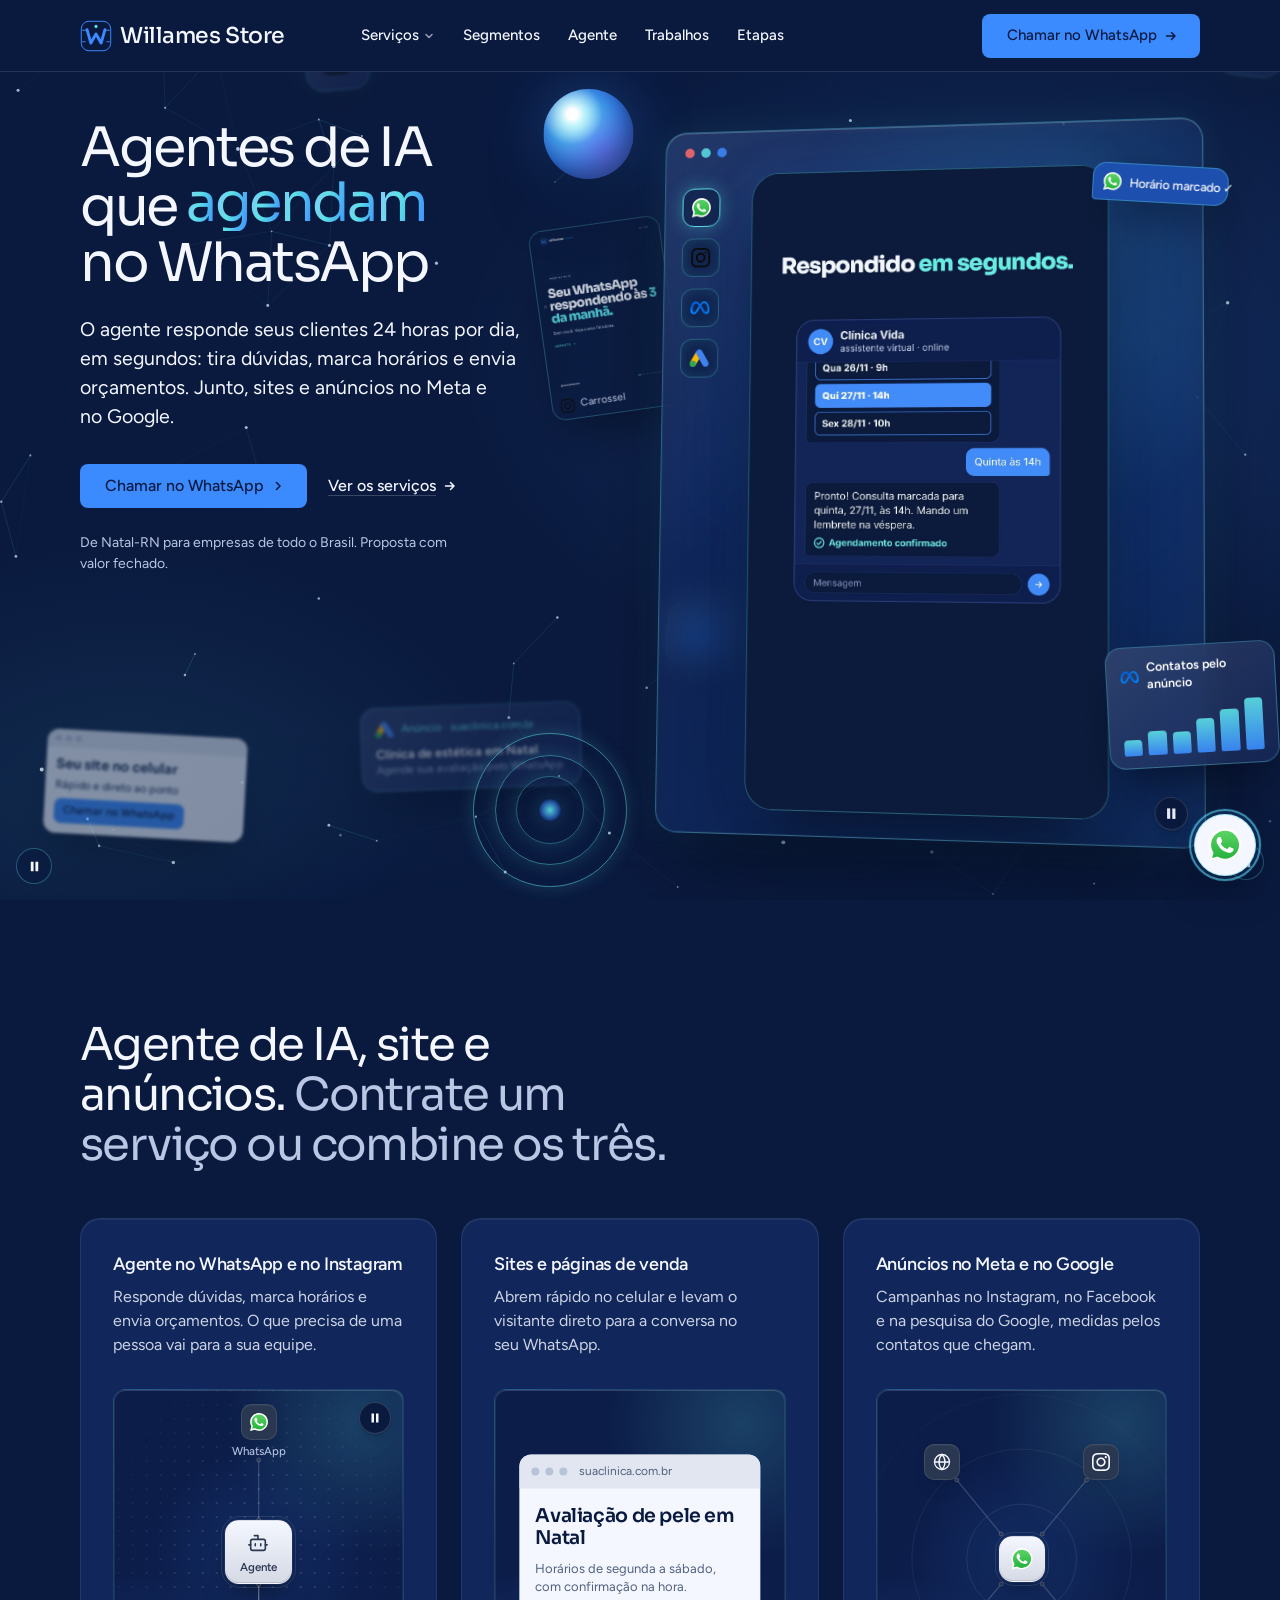
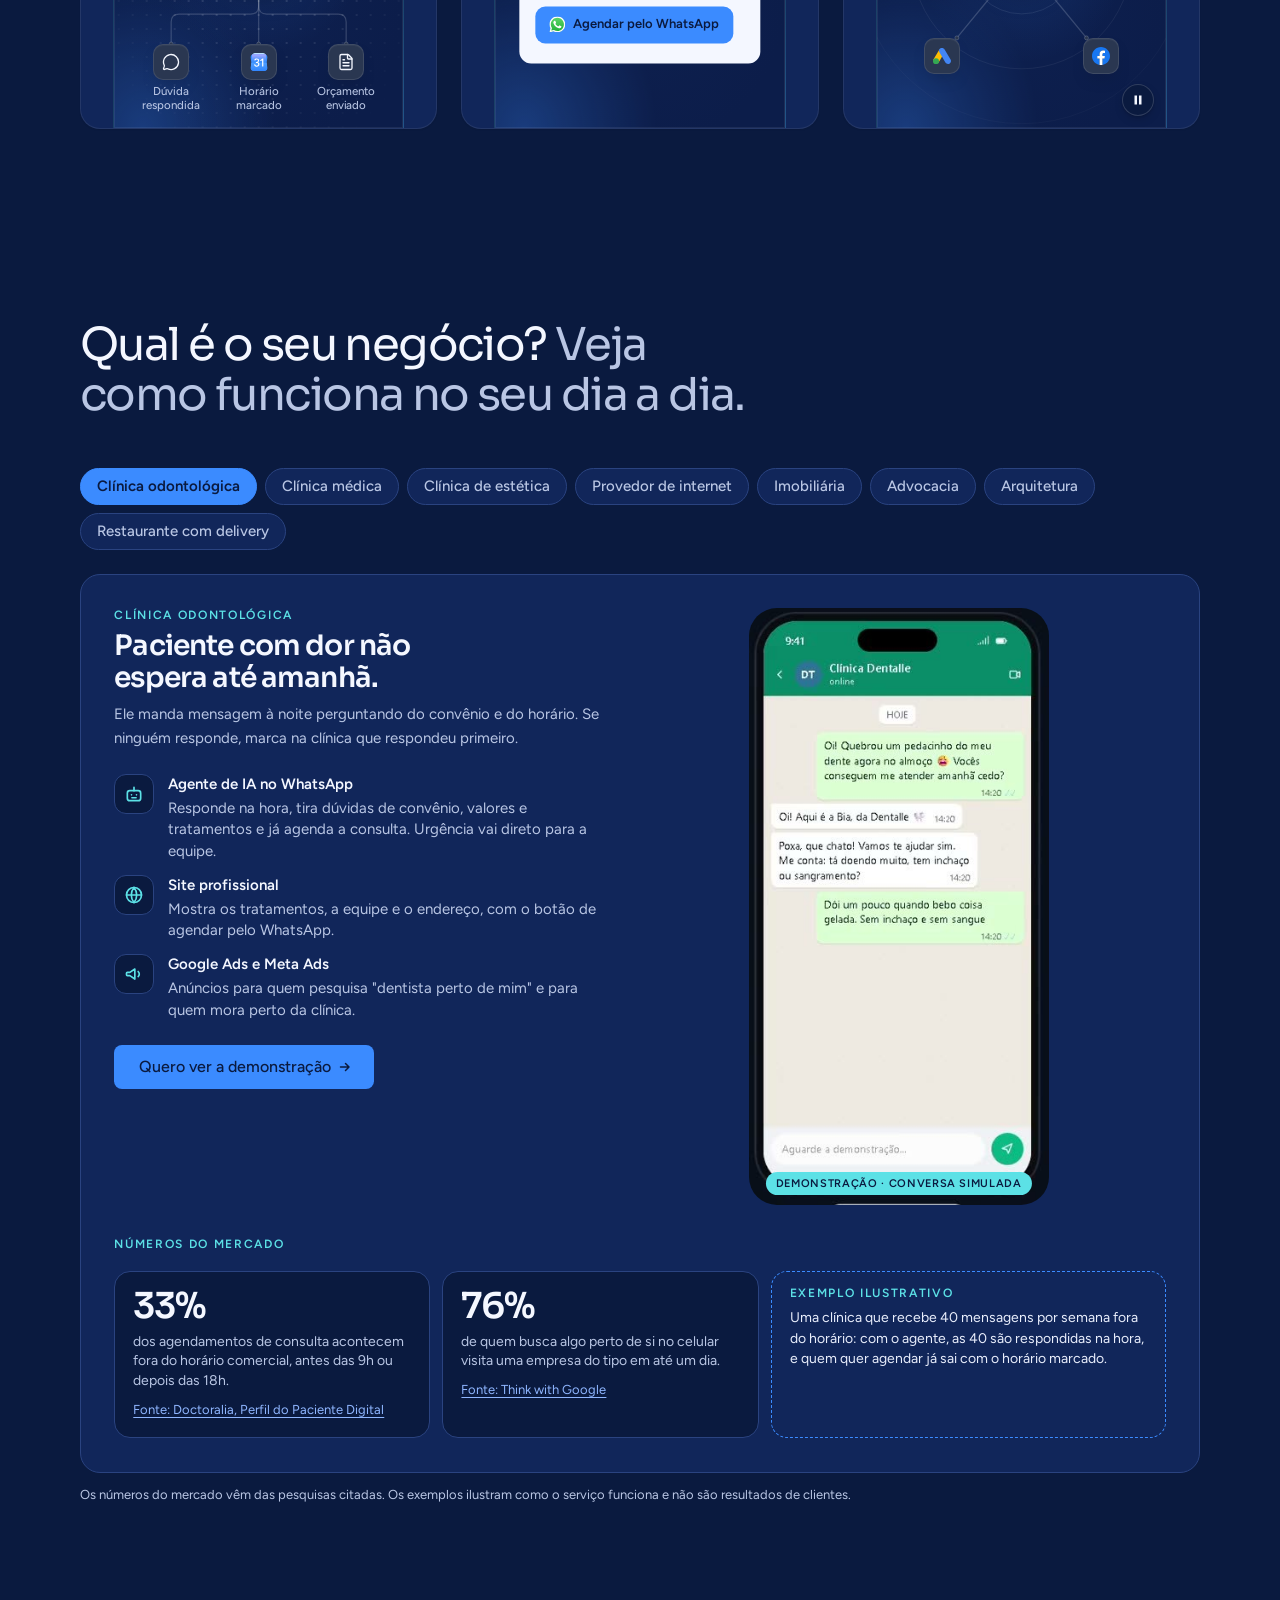
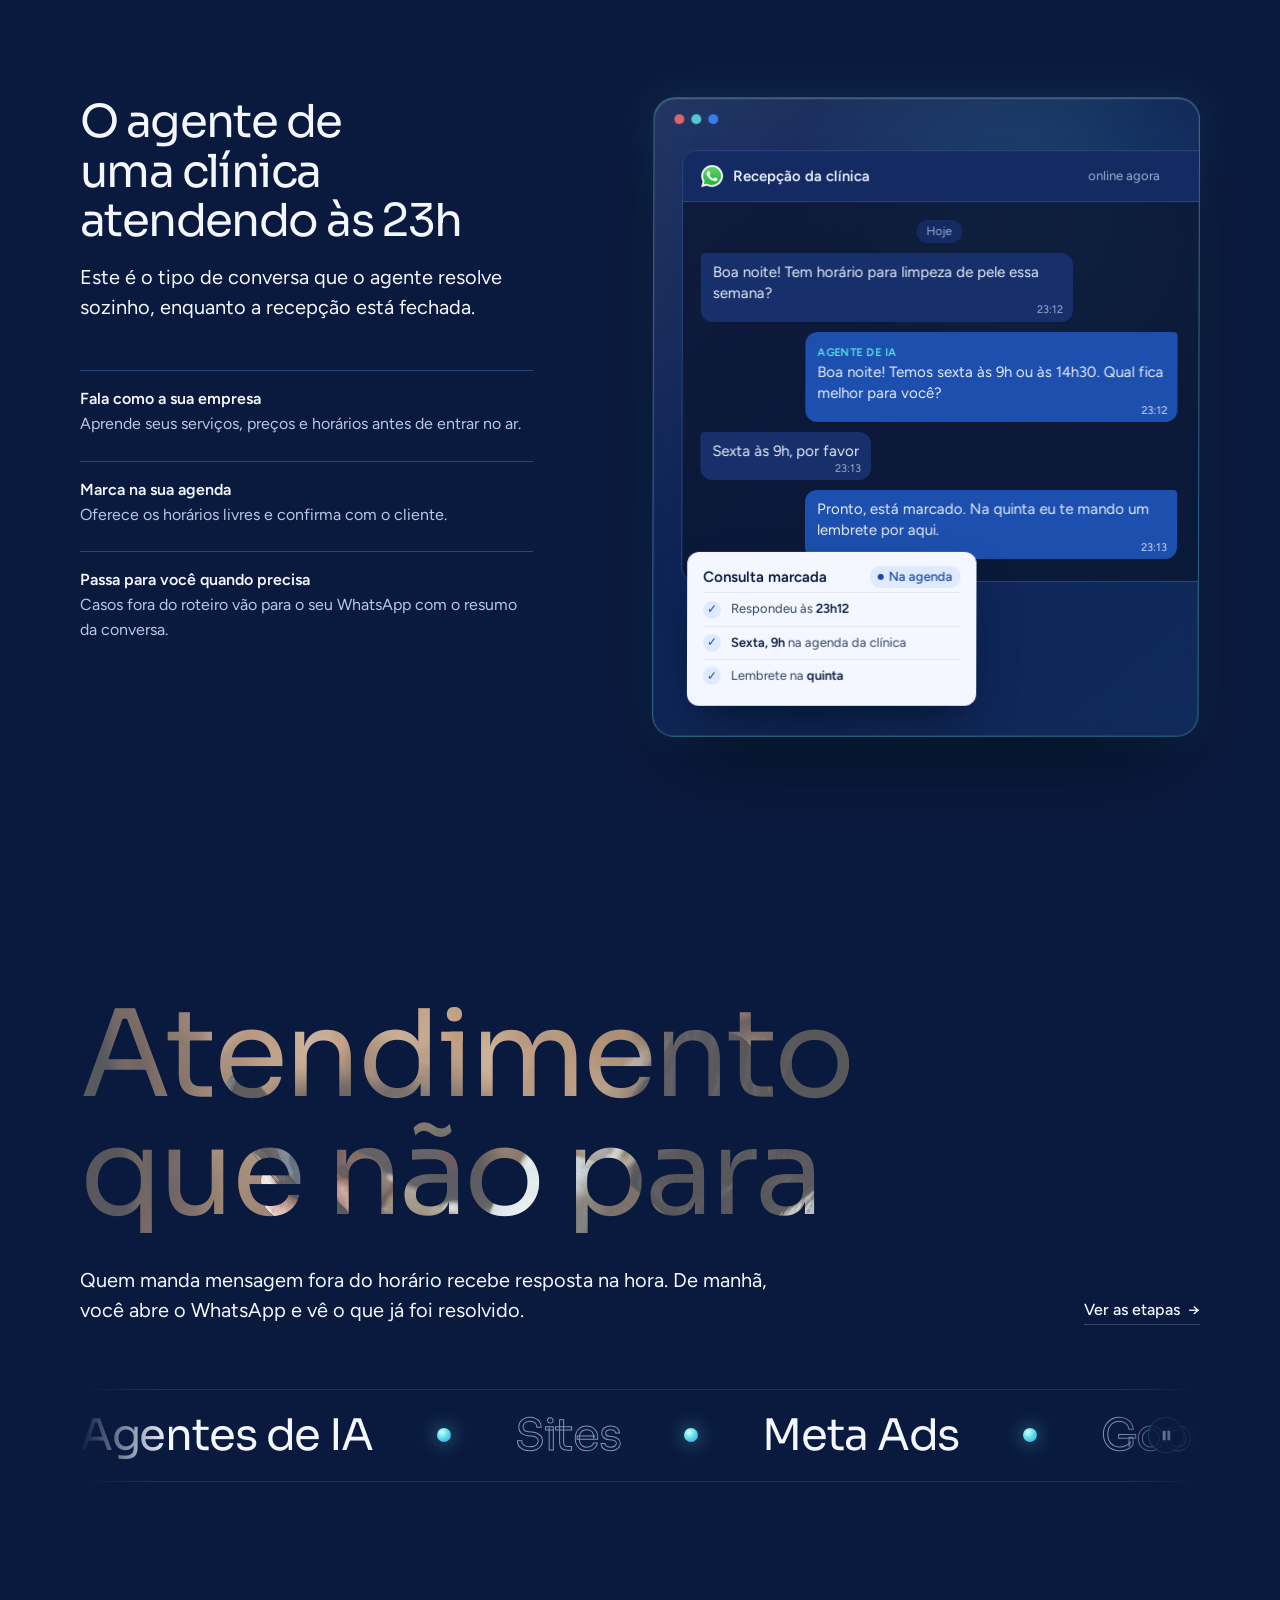
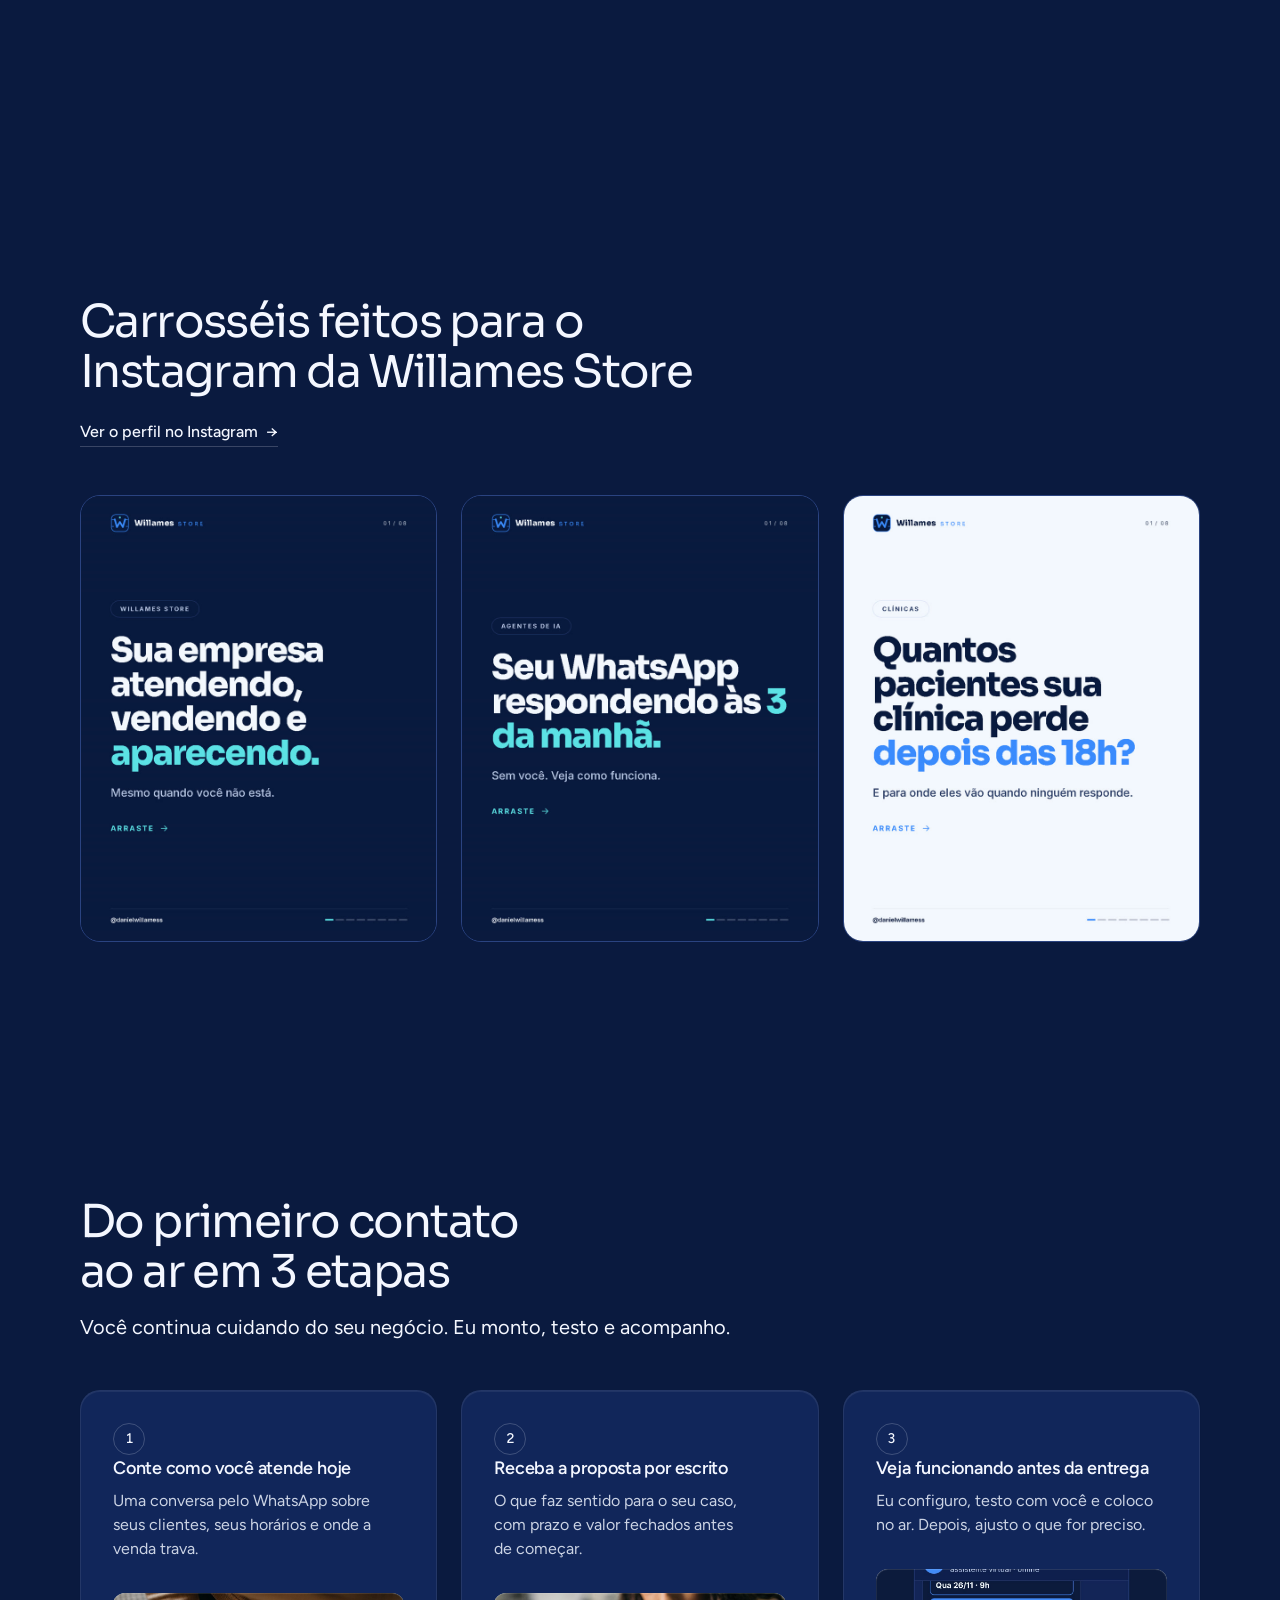
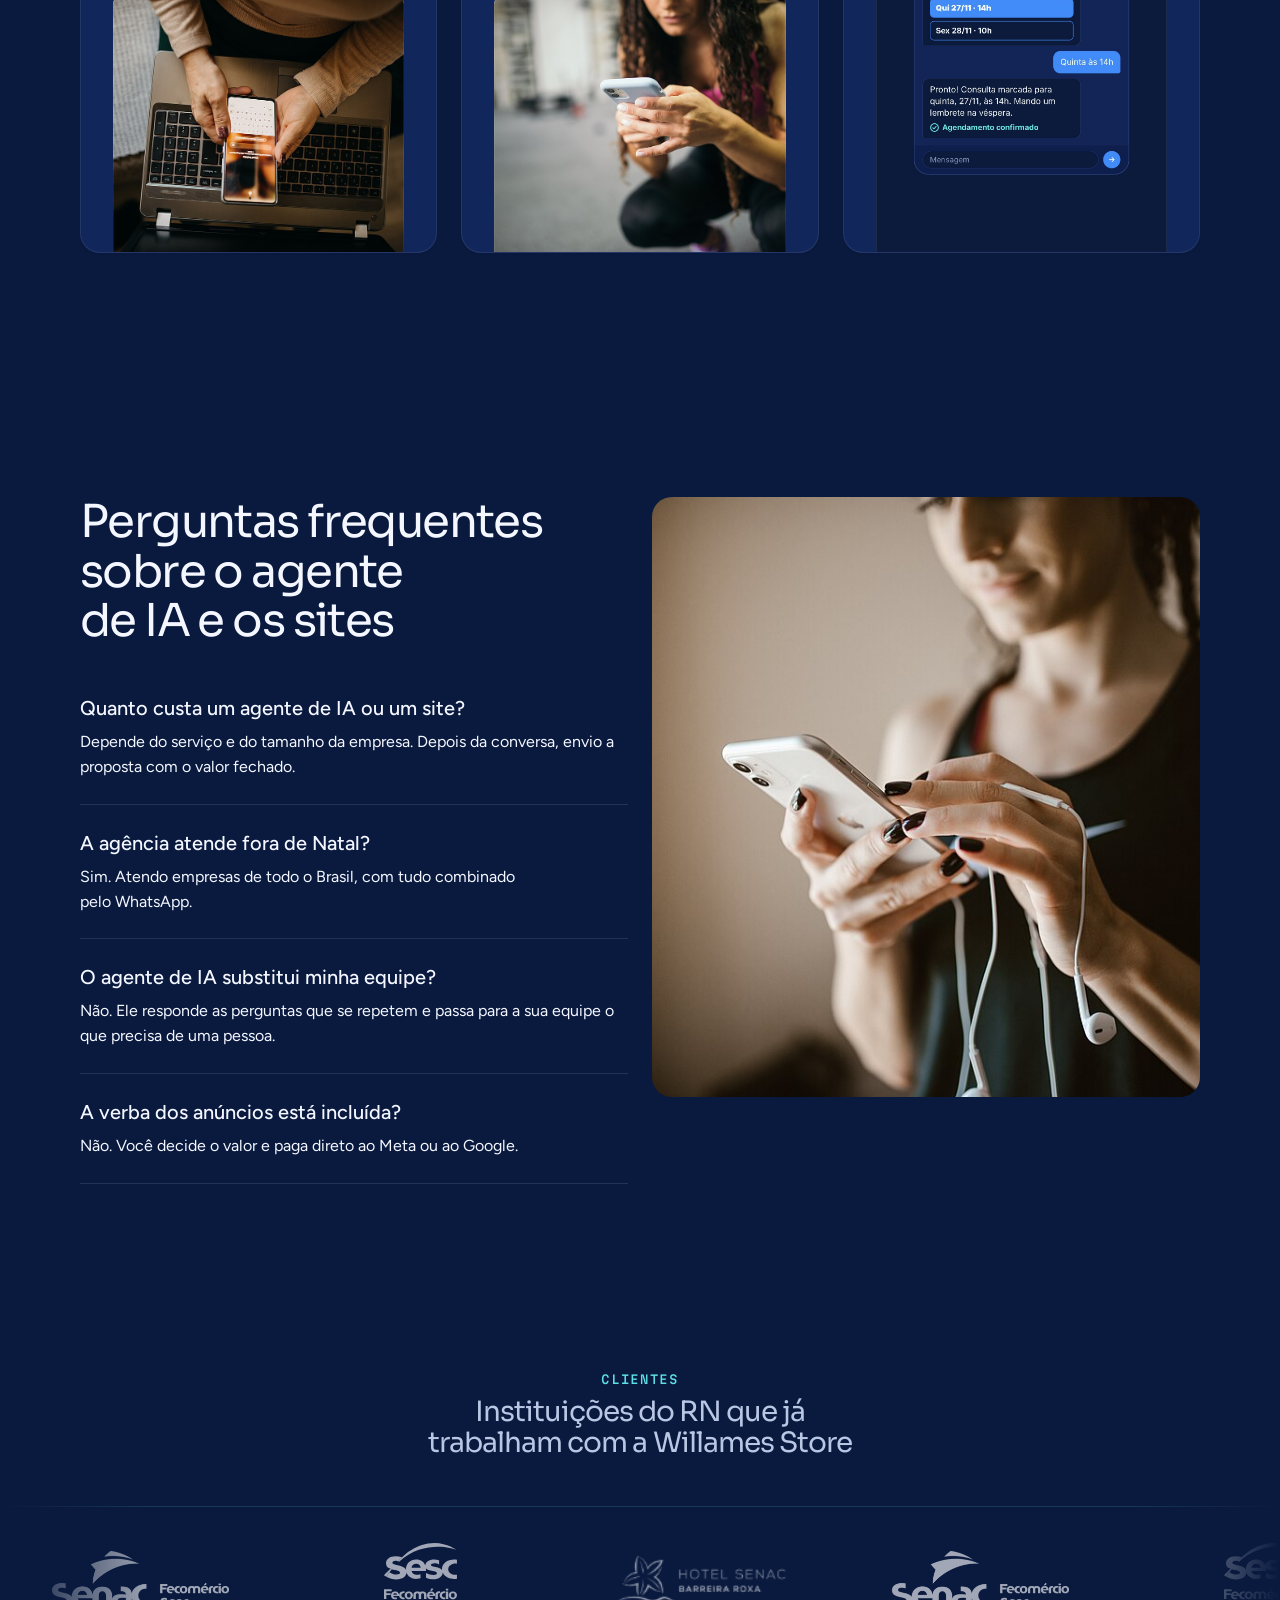
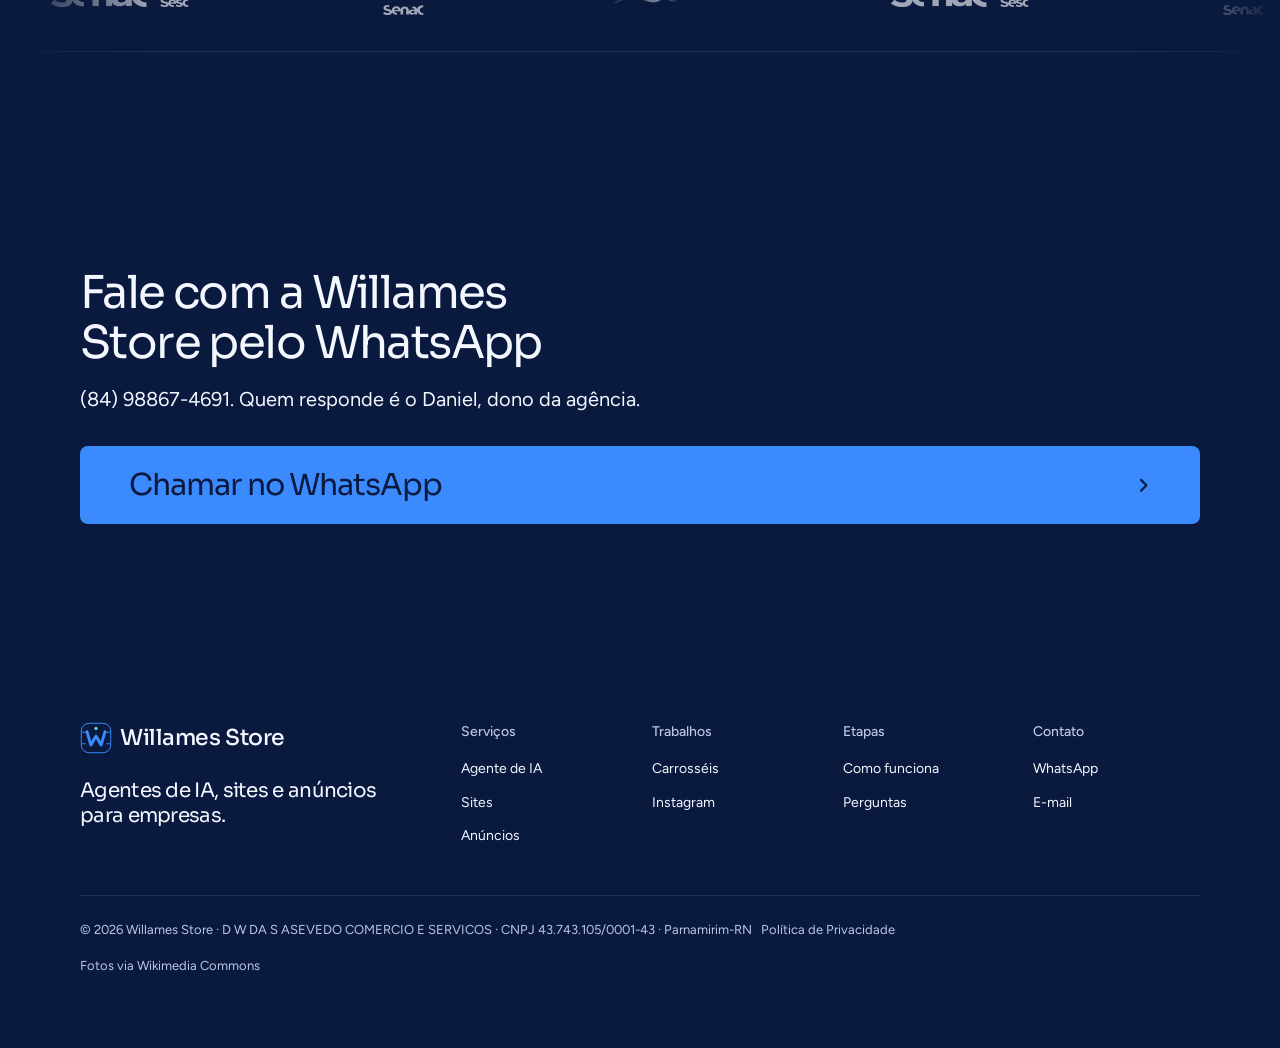
==== commit a5988ccb: "Demonstrações: mostrar só o celular, sem o painel lateral" ====
--- a/index.html
+++ b/index.html
@@ -159,10 +159,10 @@
   .seg__panel--video .seg__side { grid-column: 1 / -1; grid-template-columns: 1fr 1fr 1.25fr; }
   .seg__panel--video .seg__side > .seg__sim { grid-column: auto; }
   @media (max-width: 1023px) { .seg__panel--video { grid-template-columns: 1fr; } .seg__panel--video .seg__side { grid-template-columns: 1fr 1fr; } .seg__panel--video .seg__side > .seg__sim { grid-column: 1 / -1; } }
-  @media (max-width: 639px) { .seg__panel--video .seg__side { grid-template-columns: 1fr; } .seg__panel--video .seg__video { max-width: 320px; margin: 0 auto; } .seg__panel--video .seg__video video { aspect-ratio: 0.6; object-position: 0 50%; } }
-  .seg__video { position: relative; border-radius: 16px; overflow: hidden; border: 1px solid #2a4380; background: #0a1a3f; }
-  .seg__video video { display: block; width: 100%; height: auto; aspect-ratio: 960 / 700; object-fit: cover; }
-  .seg__vtag { position: absolute; left: 10px; bottom: 10px; font: 600 11px/1 var(--font-text); letter-spacing: .06em; text-transform: uppercase; color: #0a1a3f; background: #5ce1e6; border-radius: 99px; padding: 6px 10px; }
+  @media (max-width: 639px) { .seg__panel--video .seg__side { grid-template-columns: 1fr; } }
+  .seg__video { position: relative; width: min(100%, 300px); margin-inline: auto; border-radius: 28px; overflow: hidden; background: #0a1a3f; }
+  .seg__video video { display: block; width: 100%; height: auto; aspect-ratio: 352 / 700; object-fit: cover; }
+  .seg__vtag { position: absolute; left: 50%; bottom: 10px; transform: translateX(-50%); white-space: nowrap; font: 600 11px/1 var(--font-text); letter-spacing: .06em; text-transform: uppercase; color: #0a1a3f; background: #5ce1e6; border-radius: 99px; padding: 6px 10px; }
   .seg__nota { margin: var(--s-3, 12px) 0 0; font-size: 13px; color: var(--muted); }
   @media (max-width: 1023px) { .seg__panel { grid-template-columns: 1fr; } }
   @media (max-width: 639px) { .seg__side { grid-template-columns: 1fr; } }
@@ -341,7 +341,7 @@
             <ul class="seg__servs"><li><span class="seg__ic"><svg viewBox="0 0 24 24" aria-hidden="true" fill="none" stroke="currentColor" stroke-width="2" stroke-linecap="round" stroke-linejoin="round"><rect x="4" y="8" width="16" height="12" rx="3"/><path d="M12 4v4M9 13h.01M15 13h.01M9.5 16.5h5"/></svg></span><div><b>Agente de IA no WhatsApp</b><span>Responde na hora, tira dúvidas de convênio, valores e tratamentos e já agenda a consulta. Urgência vai direto para a equipe.</span></div></li><li><span class="seg__ic"><svg viewBox="0 0 24 24" aria-hidden="true" fill="none" stroke="currentColor" stroke-width="2" stroke-linecap="round" stroke-linejoin="round"><circle cx="12" cy="12" r="9"/><path d="M3 12h18M12 3a14 14 0 0 1 0 18M12 3a14 14 0 0 0 0 18"/></svg></span><div><b>Site profissional</b><span>Mostra os tratamentos, a equipe e o endereço, com o botão de agendar pelo WhatsApp.</span></div></li><li><span class="seg__ic"><svg viewBox="0 0 24 24" aria-hidden="true" fill="none" stroke="currentColor" stroke-width="2" stroke-linecap="round" stroke-linejoin="round"><path d="M3 11v2a1 1 0 0 0 1 1h3l6 4V6L7 10H4a1 1 0 0 0-1 1z"/><path d="M17 9a4 4 0 0 1 0 6"/></svg></span><div><b>Google Ads e Meta Ads</b><span>Anúncios para quem pesquisa &quot;dentista perto de mim&quot; e para quem mora perto da clínica.</span></div></li></ul>
             <a class="btn btn--primary seg__cta" href="https://wa.me/5584988674691?text=Oi%21%20Tenho%20uma%20cl%C3%ADnica%20odontol%C3%B3gica%20e%20quero%20ver%20a%20demonstra%C3%A7%C3%A3o." target="_blank" rel="noopener">Quero ver a demonstração</a>
           </div>
-          <div class="seg__media"><div class="seg__video"><video muted loop playsinline preload="metadata" poster="assets/img/demo-odonto.jpg" width="960" height="700" aria-label="Demonstração: o agente de IA de uma clínica odontológica atendendo no WhatsApp, com cada etapa do atendimento ao lado"><source src="assets/media/demo-odonto.mp4" type="video/mp4"></video><span class="seg__vtag">Demonstração · conversa simulada</span></div></div>
+          <div class="seg__media"><div class="seg__video"><video muted loop playsinline preload="metadata" poster="assets/img/demo-odonto.jpg?v=20261126" width="352" height="700" aria-label="Demonstração: o agente de IA de uma clínica odontológica atendendo no WhatsApp"><source src="assets/media/demo-odonto.mp4?v=20261126" type="video/mp4"></video><span class="seg__vtag">Demonstração · conversa simulada</span></div></div>
           <div class="seg__side">
             <p class="seg__label">Números do mercado</p>
             <div class="seg__stat"><strong>33%</strong><p>dos agendamentos de consulta acontecem fora do horário comercial, antes das 9h ou depois das 18h.</p><a href="https://medicinasa.com.br/paciente-digital-25" target="_blank" rel="noopener">Fonte: Doctoralia, Perfil do Paciente Digital</a></div><div class="seg__stat"><strong>76%</strong><p>de quem busca algo perto de si no celular visita uma empresa do tipo em até um dia.</p><a href="https://www.thinkwithgoogle.com/data/mobile-near-me-searches/" target="_blank" rel="noopener">Fonte: Think with Google</a></div>
@@ -394,7 +394,7 @@
             <ul class="seg__servs"><li><span class="seg__ic"><svg viewBox="0 0 24 24" aria-hidden="true" fill="none" stroke="currentColor" stroke-width="2" stroke-linecap="round" stroke-linejoin="round"><rect x="4" y="8" width="16" height="12" rx="3"/><path d="M12 4v4M9 13h.01M15 13h.01M9.5 16.5h5"/></svg></span><div><b>Agente de IA no WhatsApp</b><span>Pergunta se é compra ou aluguel, o bairro e a faixa de valor, envia opções da sua carteira e agenda a visita.</span></div></li><li><span class="seg__ic"><svg viewBox="0 0 24 24" aria-hidden="true" fill="none" stroke="currentColor" stroke-width="2" stroke-linecap="round" stroke-linejoin="round"><circle cx="12" cy="12" r="9"/><path d="M3 12h18M12 3a14 14 0 0 1 0 18M12 3a14 14 0 0 0 0 18"/></svg></span><div><b>Site profissional</b><span>Vitrine dos imóveis com fotos, filtros e o contato direto pelo WhatsApp.</span></div></li><li><span class="seg__ic"><svg viewBox="0 0 24 24" aria-hidden="true" fill="none" stroke="currentColor" stroke-width="2" stroke-linecap="round" stroke-linejoin="round"><path d="M3 11v2a1 1 0 0 0 1 1h3l6 4V6L7 10H4a1 1 0 0 0-1 1z"/><path d="M17 9a4 4 0 0 1 0 6"/></svg></span><div><b>Google Ads e Meta Ads</b><span>Anúncios dos imóveis no Instagram e no Google, levando direto para a conversa.</span></div></li></ul>
             <a class="btn btn--primary seg__cta" href="https://wa.me/5584988674691?text=Oi%21%20Tenho%20uma%20imobili%C3%A1ria%20e%20quero%20ver%20a%20demonstra%C3%A7%C3%A3o." target="_blank" rel="noopener">Quero ver a demonstração</a>
           </div>
-          <div class="seg__media"><div class="seg__video"><video muted loop playsinline preload="none" poster="assets/img/demo-imobiliaria.jpg" width="960" height="700" aria-label="Demonstração: o agente de IA de uma imobiliária atendendo no WhatsApp, com cada etapa do atendimento ao lado"><source src="assets/media/demo-imobiliaria.mp4" type="video/mp4"></video><span class="seg__vtag">Demonstração · conversa simulada</span></div></div>
+          <div class="seg__media"><div class="seg__video"><video muted loop playsinline preload="none" poster="assets/img/demo-imobiliaria.jpg?v=20261126" width="352" height="700" aria-label="Demonstração: o agente de IA de uma imobiliária atendendo no WhatsApp"><source src="assets/media/demo-imobiliaria.mp4?v=20261126" type="video/mp4"></video><span class="seg__vtag">Demonstração · conversa simulada</span></div></div>
           <div class="seg__side">
             <p class="seg__label">Números do mercado</p>
             <div class="seg__stat"><strong>7x</strong><p>mais chance de qualificar o contato para quem responde em até 1 hora, comparado a quem responde depois.</p><a href="https://hbr.org/2011/03/the-short-life-of-online-sales-leads" target="_blank" rel="noopener">Fonte: Harvard Business Review, 2011</a></div><div class="seg__stat"><strong>79%</strong><p>dos brasileiros que usam WhatsApp também falam com empresas por ele.</p><a href="https://diariodocomercio.com.br/economia/whatsapp-79-dos-brasileiros-utilizam-app-para-se-comunicar-com-empresas/" target="_blank" rel="noopener">Fonte: Opinion Box, 2023</a></div>
@@ -408,7 +408,7 @@
             <ul class="seg__servs"><li><span class="seg__ic"><svg viewBox="0 0 24 24" aria-hidden="true" fill="none" stroke="currentColor" stroke-width="2" stroke-linecap="round" stroke-linejoin="round"><rect x="4" y="8" width="16" height="12" rx="3"/><path d="M12 4v4M9 13h.01M15 13h.01M9.5 16.5h5"/></svg></span><div><b>Agente de IA no WhatsApp</b><span>Atende na hora, entende a área do caso, reúne as informações iniciais e agenda a consulta. Orientação jurídica fica sempre com o advogado.</span></div></li><li><span class="seg__ic"><svg viewBox="0 0 24 24" aria-hidden="true" fill="none" stroke="currentColor" stroke-width="2" stroke-linecap="round" stroke-linejoin="round"><circle cx="12" cy="12" r="9"/><path d="M3 12h18M12 3a14 14 0 0 1 0 18M12 3a14 14 0 0 0 0 18"/></svg></span><div><b>Site profissional</b><span>Site sóbrio do escritório, com as áreas de atuação e o contato.</span></div></li><li><span class="seg__ic"><svg viewBox="0 0 24 24" aria-hidden="true" fill="none" stroke="currentColor" stroke-width="2" stroke-linecap="round" stroke-linejoin="round"><path d="M3 11v2a1 1 0 0 0 1 1h3l6 4V6L7 10H4a1 1 0 0 0-1 1z"/><path d="M17 9a4 4 0 0 1 0 6"/></svg></span><div><b>Google Ads e Meta Ads</b><span>Anúncios informativos no Google, dentro das regras da OAB, para quem pesquisa a sua área.</span></div></li></ul>
             <a class="btn btn--primary seg__cta" href="https://wa.me/5584988674691?text=Oi%21%20Tenho%20um%20escrit%C3%B3rio%20de%20advocacia%20e%20quero%20ver%20a%20demonstra%C3%A7%C3%A3o." target="_blank" rel="noopener">Quero ver a demonstração</a>
           </div>
-          <div class="seg__media"><div class="seg__video"><video muted loop playsinline preload="none" poster="assets/img/demo-advocacia.jpg" width="960" height="700" aria-label="Demonstração: o agente de IA de um escritório de advocacia atendendo no WhatsApp, com cada etapa do atendimento ao lado"><source src="assets/media/demo-advocacia.mp4" type="video/mp4"></video><span class="seg__vtag">Demonstração · conversa simulada</span></div></div>
+          <div class="seg__media"><div class="seg__video"><video muted loop playsinline preload="none" poster="assets/img/demo-advocacia.jpg?v=20261126" width="352" height="700" aria-label="Demonstração: o agente de IA de um escritório de advocacia atendendo no WhatsApp"><source src="assets/media/demo-advocacia.mp4?v=20261126" type="video/mp4"></video><span class="seg__vtag">Demonstração · conversa simulada</span></div></div>
           <div class="seg__side">
             <p class="seg__label">Números do mercado</p>
             <div class="seg__stat"><strong>7x</strong><p>mais chance de qualificar o contato para quem responde em até 1 hora, comparado a quem responde depois.</p><a href="https://hbr.org/2011/03/the-short-life-of-online-sales-leads" target="_blank" rel="noopener">Fonte: Harvard Business Review, 2011</a></div><div class="seg__stat"><strong>79%</strong><p>dos brasileiros que usam WhatsApp também falam com empresas por ele.</p><a href="https://diariodocomercio.com.br/economia/whatsapp-79-dos-brasileiros-utilizam-app-para-se-comunicar-com-empresas/" target="_blank" rel="noopener">Fonte: Opinion Box, 2023</a></div>
@@ -435,7 +435,7 @@
             <ul class="seg__servs"><li><span class="seg__ic"><svg viewBox="0 0 24 24" aria-hidden="true" fill="none" stroke="currentColor" stroke-width="2" stroke-linecap="round" stroke-linejoin="round"><rect x="4" y="8" width="16" height="12" rx="3"/><path d="M12 4v4M9 13h.01M15 13h.01M9.5 16.5h5"/></svg></span><div><b>Agente de IA no WhatsApp</b><span>Manda o cardápio, anota o pedido, calcula a taxa pelo bairro, informa o tempo de entrega e passa o pedido pronto para a cozinha.</span></div></li><li><span class="seg__ic"><svg viewBox="0 0 24 24" aria-hidden="true" fill="none" stroke="currentColor" stroke-width="2" stroke-linecap="round" stroke-linejoin="round"><circle cx="12" cy="12" r="9"/><path d="M3 12h18M12 3a14 14 0 0 1 0 18M12 3a14 14 0 0 0 0 18"/></svg></span><div><b>Site profissional</b><span>Cardápio on-line com o pedido pelo WhatsApp.</span></div></li><li><span class="seg__ic"><svg viewBox="0 0 24 24" aria-hidden="true" fill="none" stroke="currentColor" stroke-width="2" stroke-linecap="round" stroke-linejoin="round"><path d="M3 11v2a1 1 0 0 0 1 1h3l6 4V6L7 10H4a1 1 0 0 0-1 1z"/><path d="M17 9a4 4 0 0 1 0 6"/></svg></span><div><b>Google Ads e Meta Ads</b><span>Anúncios dos seus pratos no Instagram, no horário do almoço e do jantar, para quem está perto.</span></div></li></ul>
             <a class="btn btn--primary seg__cta" href="https://wa.me/5584988674691?text=Oi%21%20Tenho%20um%20restaurante%20com%20delivery%20e%20quero%20ver%20a%20demonstra%C3%A7%C3%A3o." target="_blank" rel="noopener">Quero ver a demonstração</a>
           </div>
-          <div class="seg__media"><div class="seg__video"><video muted loop playsinline preload="none" poster="assets/img/demo-restaurante.jpg" width="960" height="700" aria-label="Demonstração: o agente de IA de um restaurante com delivery atendendo no WhatsApp, com cada etapa do atendimento ao lado"><source src="assets/media/demo-restaurante.mp4" type="video/mp4"></video><span class="seg__vtag">Demonstração · conversa simulada</span></div></div>
+          <div class="seg__media"><div class="seg__video"><video muted loop playsinline preload="none" poster="assets/img/demo-restaurante.jpg?v=20261126" width="352" height="700" aria-label="Demonstração: o agente de IA de um restaurante com delivery atendendo no WhatsApp"><source src="assets/media/demo-restaurante.mp4?v=20261126" type="video/mp4"></video><span class="seg__vtag">Demonstração · conversa simulada</span></div></div>
           <div class="seg__side">
             <p class="seg__label">Números do mercado</p>
             <div class="seg__stat"><strong>12% a 23%</strong><p>de comissão por pedido nos planos do iFood, mais 3,2% quando o pagamento é pelo app.</p><a href="https://saipos.com/integracoes/ifood/planos-ifood" target="_blank" rel="noopener">Fonte: Planos do iFood, 2025 (Saipos)</a></div><div class="seg__stat"><strong>79%</strong><p>dos brasileiros que usam WhatsApp também falam com empresas por ele.</p><a href="https://diariodocomercio.com.br/economia/whatsapp-79-dos-brasileiros-utilizam-app-para-se-comunicar-com-empresas/" target="_blank" rel="noopener">Fonte: Opinion Box, 2023</a></div>
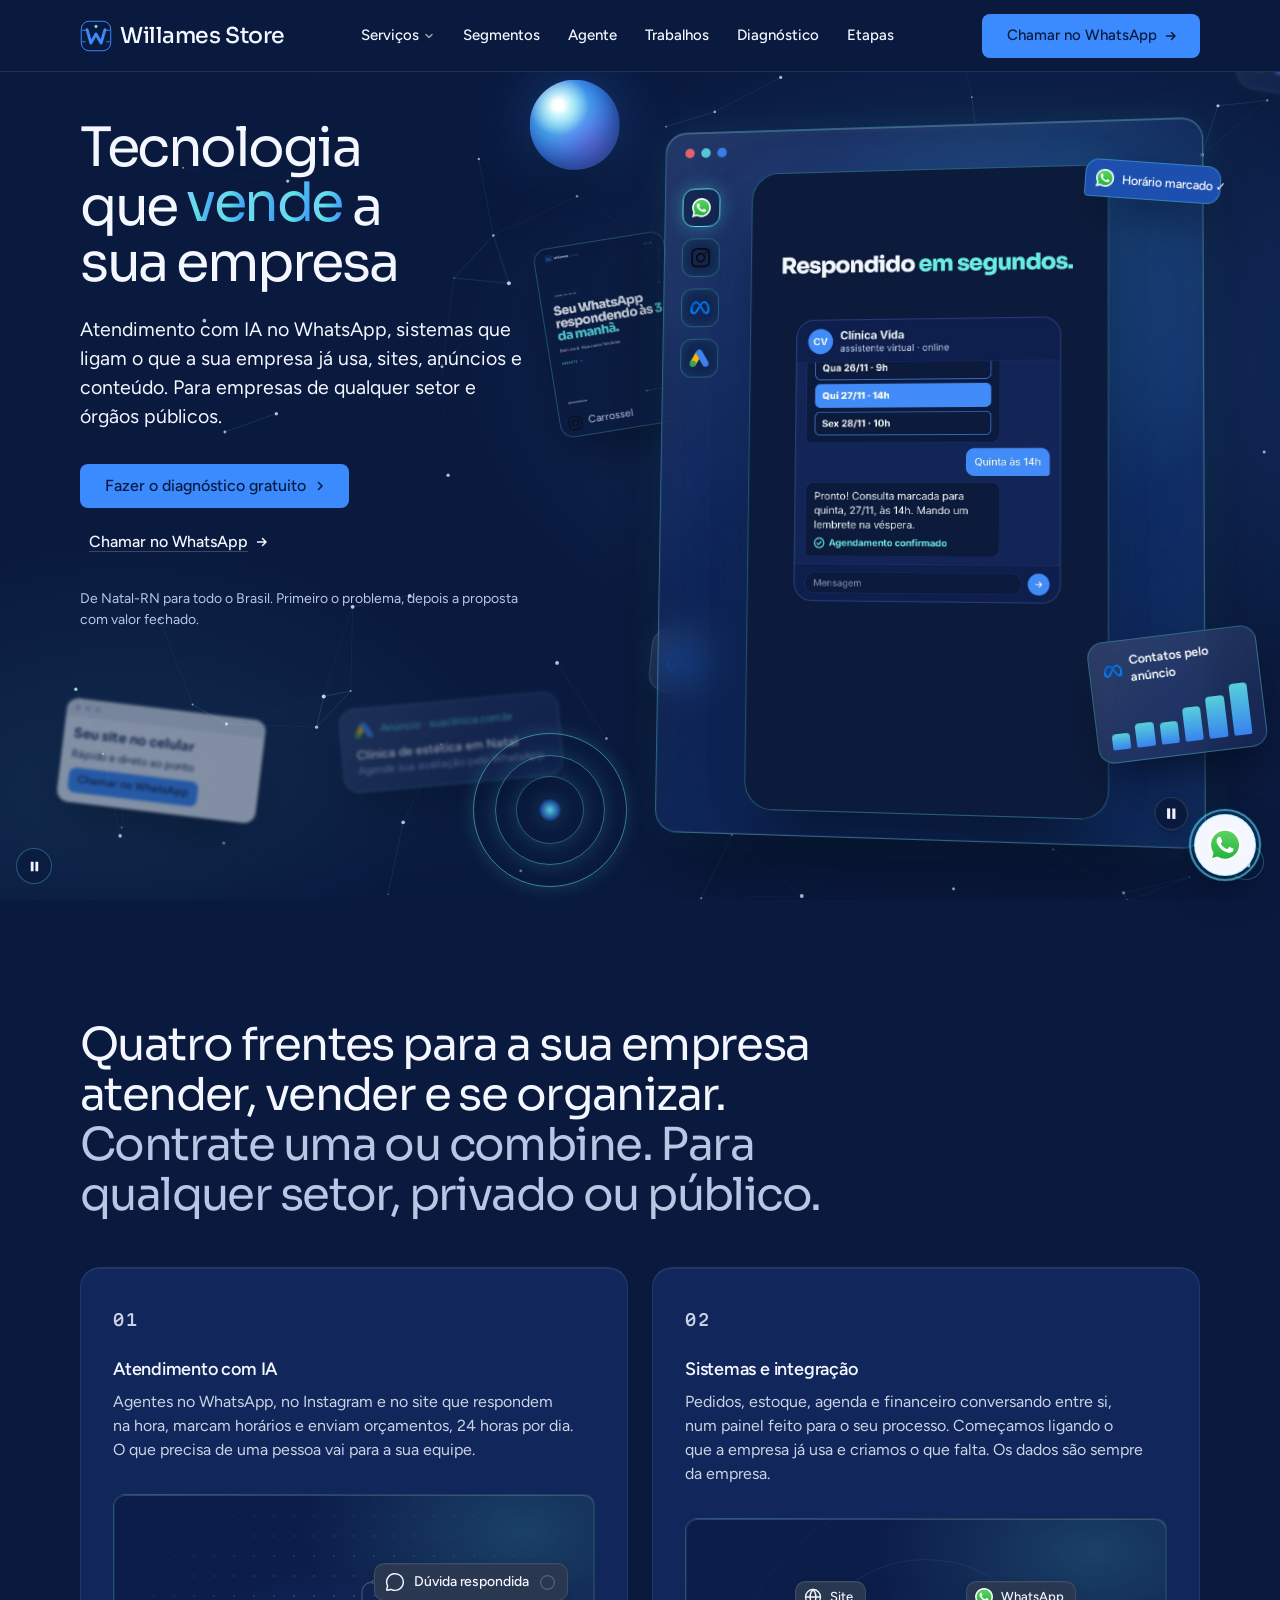
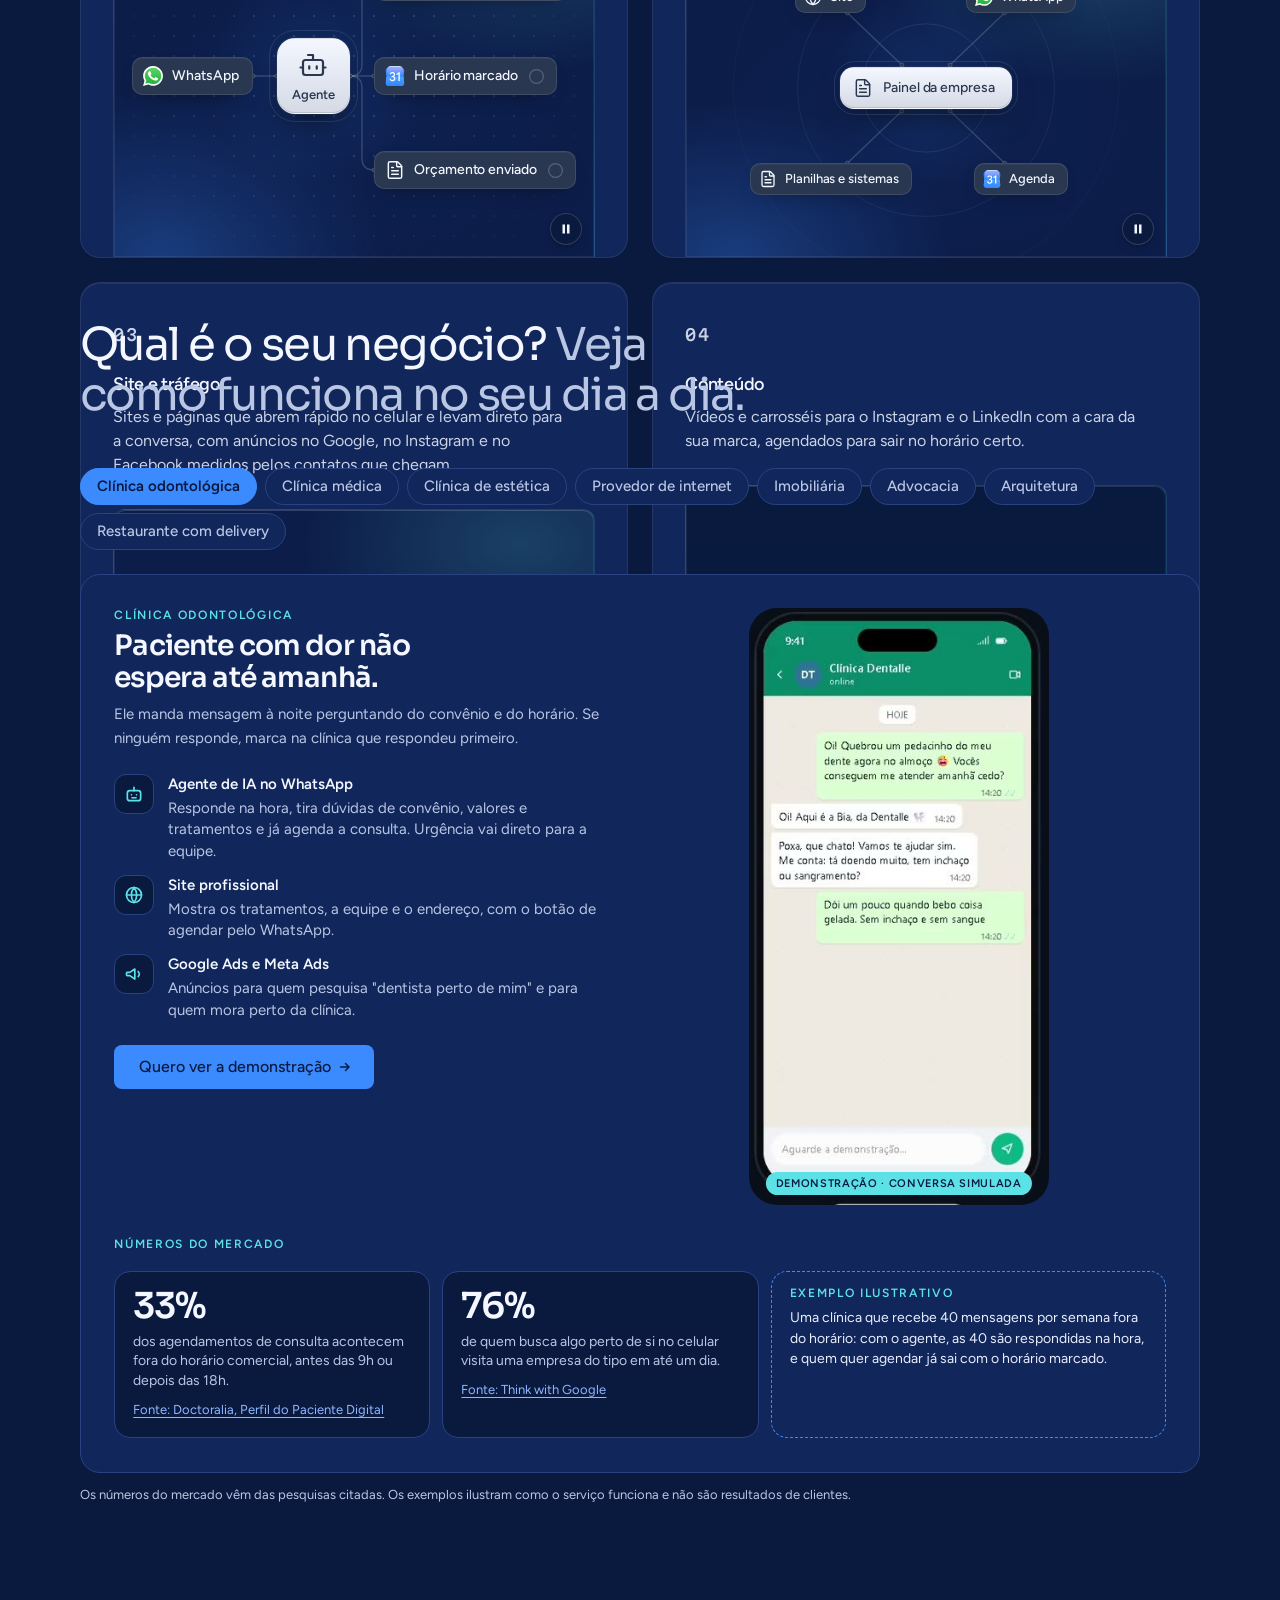
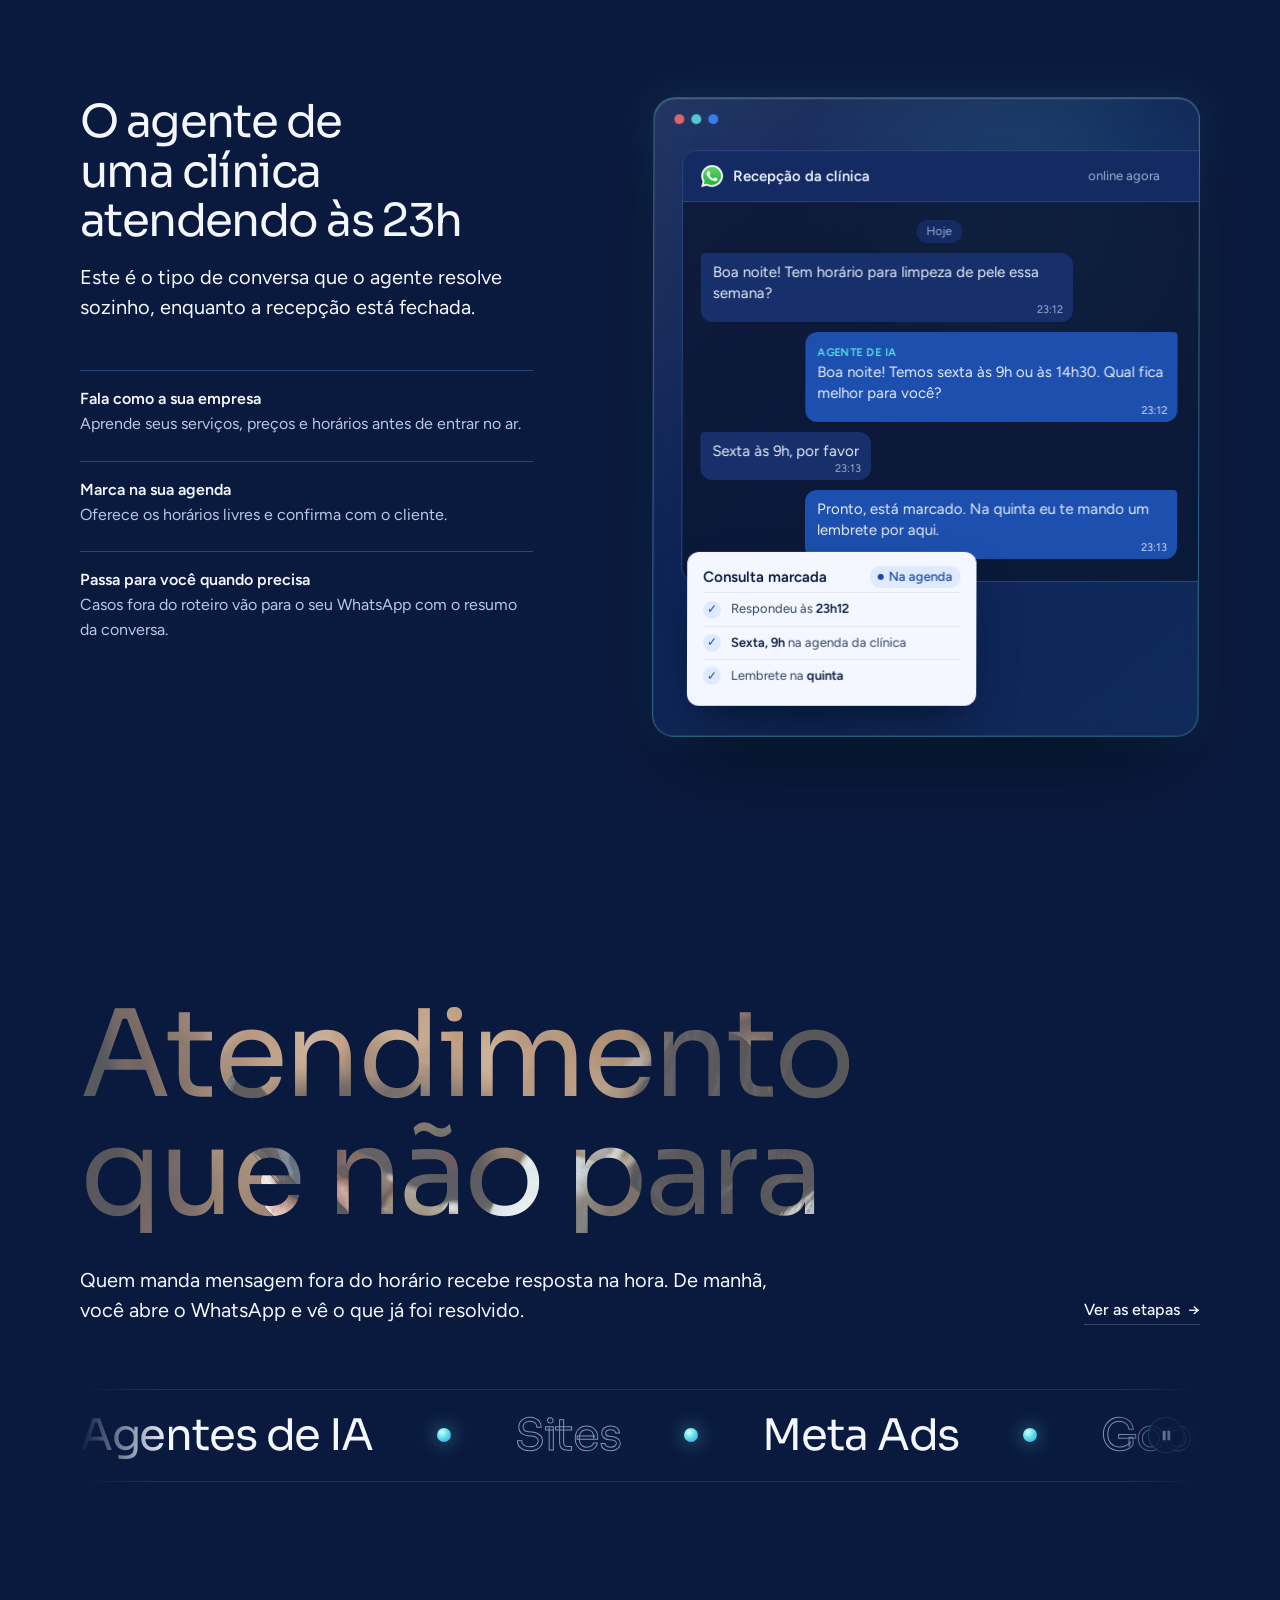
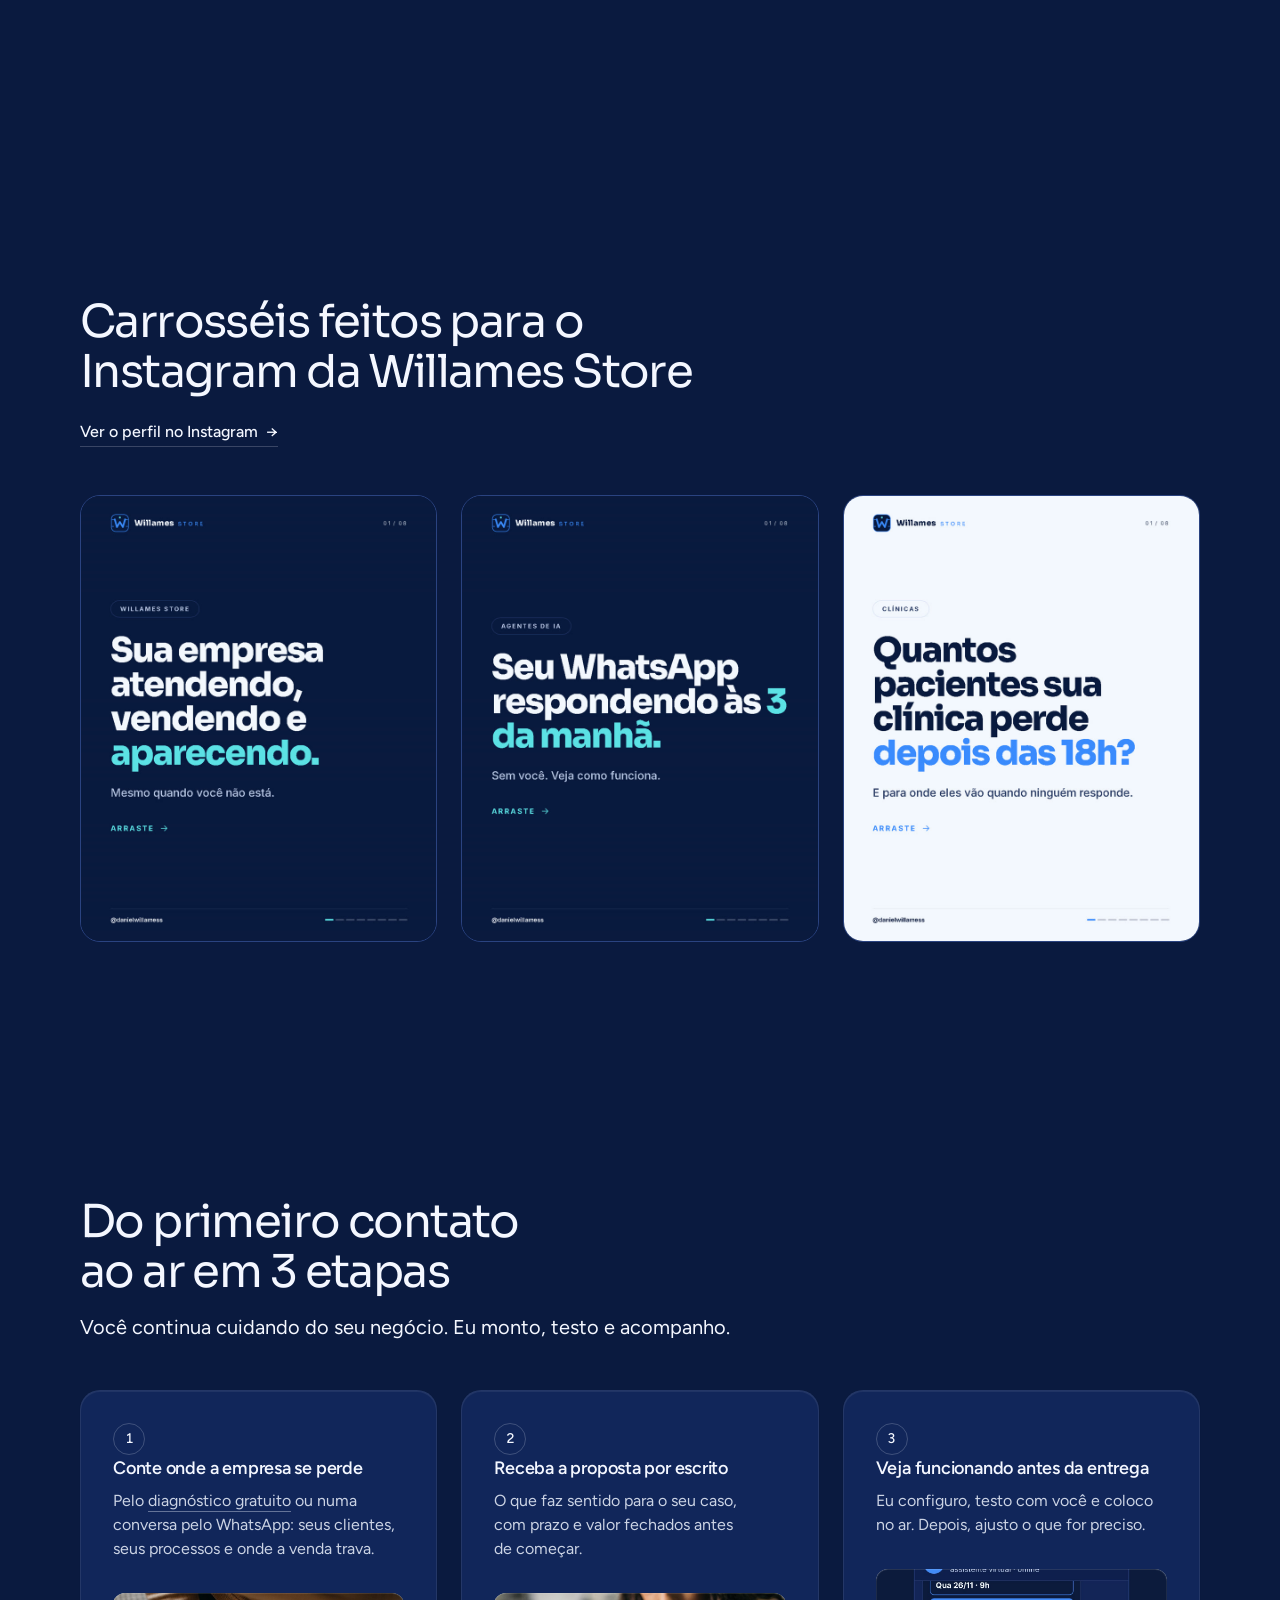
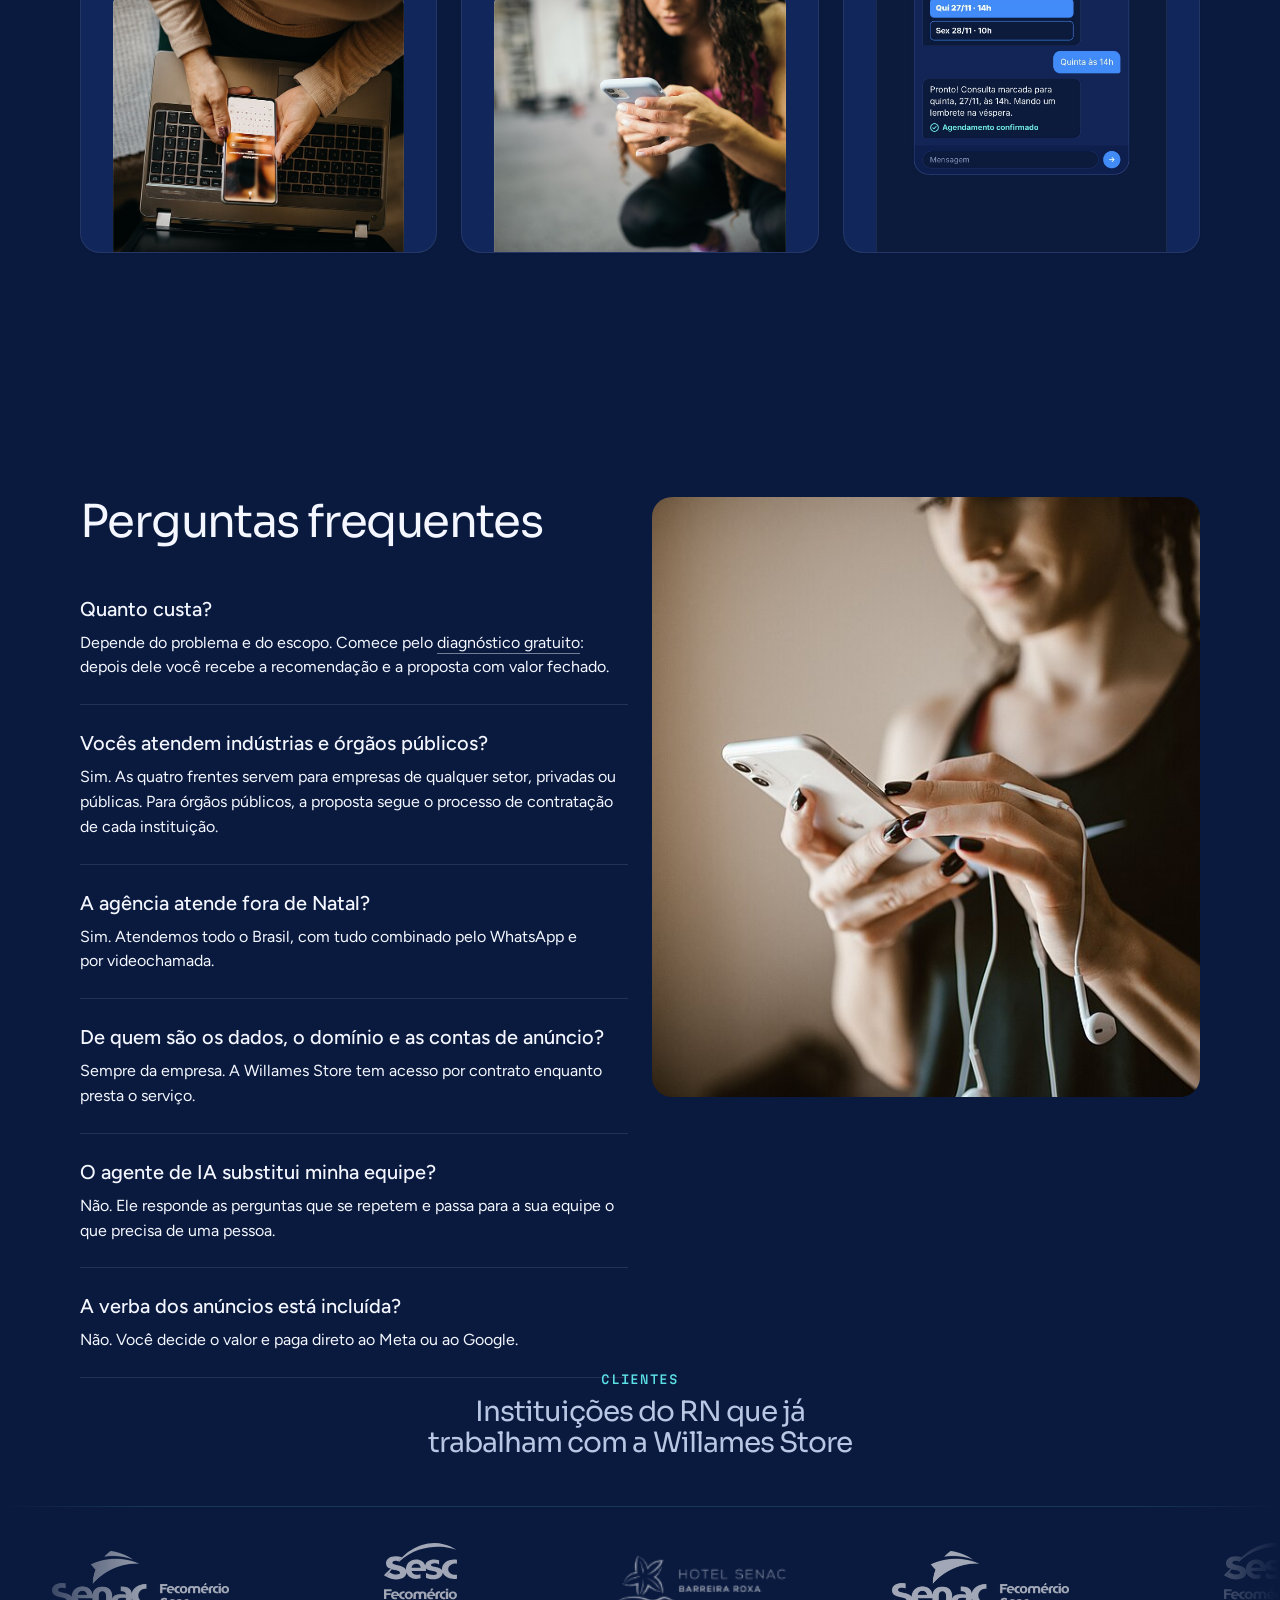
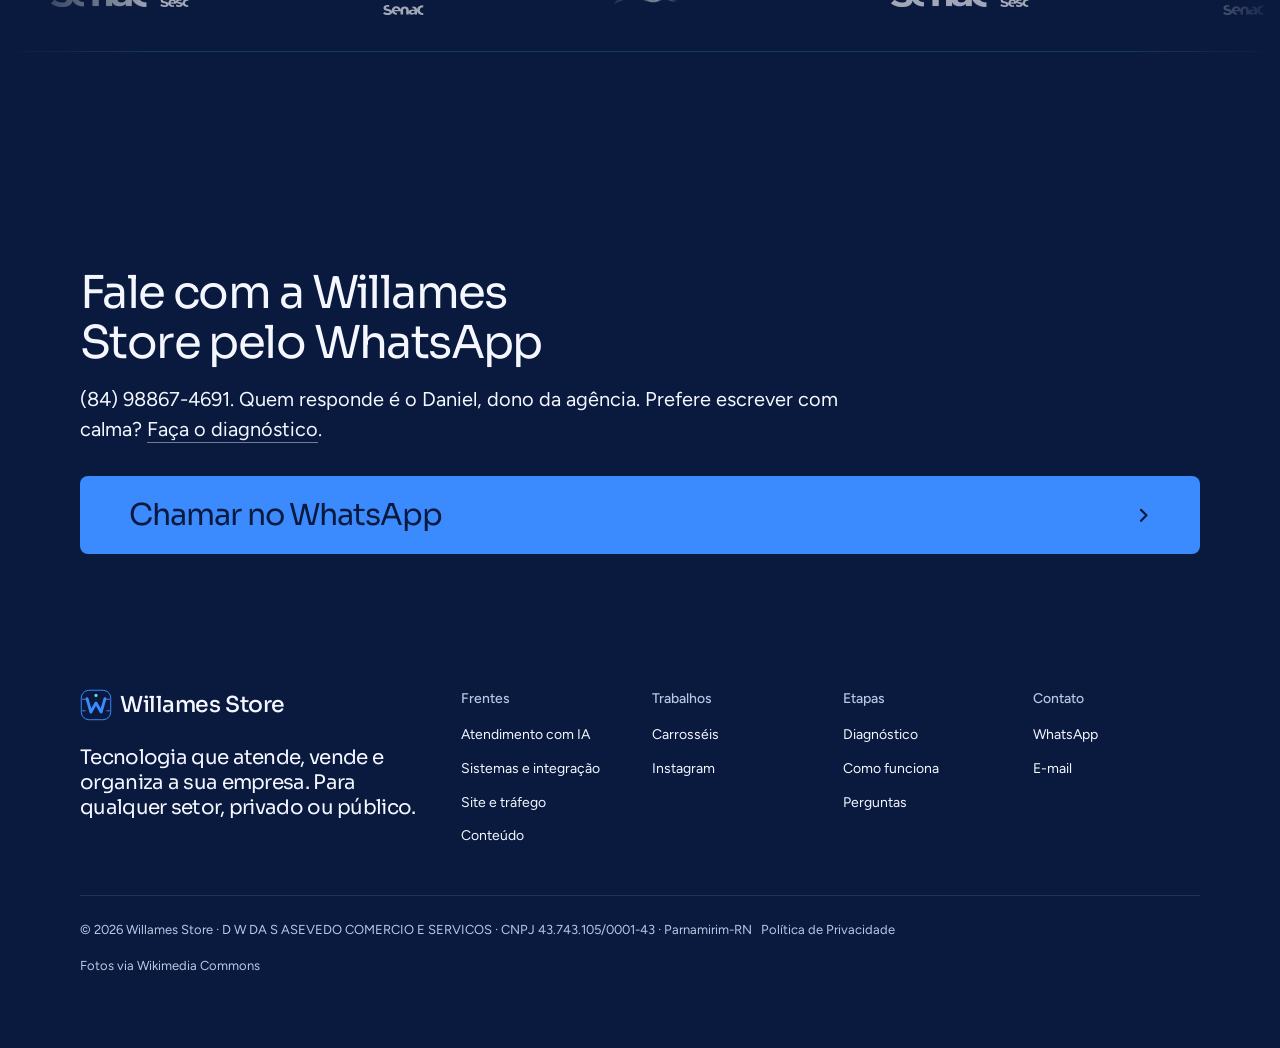
==== commit e5aefdcb: "Site: 4 frentes e página de diagnóstico" ====
--- a/index.html
+++ b/index.html
@@ -3,11 +3,11 @@
 <head>
 <meta charset="utf-8">
 <meta name="viewport" content="width=device-width, initial-scale=1, viewport-fit=cover">
-<title>Willames Store: agentes de IA no WhatsApp para empresas</title>
-<meta name="description" content="Agentes de IA que respondem seus clientes no WhatsApp e no Instagram a qualquer hora, mais sites e anúncios no Meta e no Google. Natal-RN, para todo o Brasil.">
+<title>Willames Store: atendimento com IA, sistemas, sites e anúncios</title>
+<meta name="description" content="Tecnologia que atende, vende e organiza a sua empresa: atendimento com IA no WhatsApp, sistemas e integração, sites, anúncios e conteúdo. Para empresas de qualquer setor e órgãos públicos. Natal-RN, para todo o Brasil.">
 <meta property="og:type" content="website">
-<meta property="og:title" content="Willames Store: agentes de IA no WhatsApp para empresas">
-<meta property="og:description" content="Agente de IA no WhatsApp, sites e anúncios para empresas.">
+<meta property="og:title" content="Willames Store: tecnologia que atende, vende e organiza a sua empresa">
+<meta property="og:description" content="Atendimento com IA, sistemas e integração, sites, anúncios e conteúdo. Faça o diagnóstico gratuito.">
 <meta property="og:url" content="https://willamesstore.com.br/">
 <meta property="og:image" content="https://willamesstore.com.br/share.jpg">
 <meta name="twitter:card" content="summary_large_image">
@@ -166,6 +166,11 @@
   .seg__nota { margin: var(--s-3, 12px) 0 0; font-size: 13px; color: var(--muted); }
   @media (max-width: 1023px) { .seg__panel { grid-template-columns: 1fr; } }
   @media (max-width: 639px) { .seg__side { grid-template-columns: 1fr; } }
+  /* 4 frentes: número da frente e chamada para o diagnóstico */
+  .frente__num { margin: 0 0 4px; font: 500 12px/1 var(--font-mono); letter-spacing: .14em; color: #5ce1e6; }
+  .frentes__cta { margin-top: var(--s-6, 32px); display: flex; flex-wrap: wrap; gap: 16px 24px; align-items: center; justify-content: space-between; padding: 20px 24px; border: 1px dashed #3b8bff; border-radius: 16px; }
+  .frentes__cta p { margin: 0; max-width: 60ch; color: var(--p-muted); }
+  .frentes__cta strong { color: var(--p-ink); }
   /* o painel muda de tamanho conforme o nicho: a seção cresce quando a tela é baixa, sem invadir a próxima */
   main > section#segmentos { height: auto; min-height: 100vh; min-height: 100svh; }
   main > section#segmentos > .wrap { height: auto; }
@@ -207,20 +212,25 @@
         <a class="nav__link" href="#servicos">Serviços <svg class="chev" viewBox="0 0 12 12" aria-hidden="true"><path d="M3 4.5l3 3 3-3" fill="none" stroke="currentColor" stroke-width="1.5" stroke-linecap="round" stroke-linejoin="round"/></svg></a>
         <div class="nav__menu">
           <div class="wrap grid">
-            <a class="menu-card span-4" href="#agente">
+            <a class="menu-card span-3" href="#servicos">
               <div class="panel"><img class="frame__img" src="assets/img/reels-frame.jpg" alt="Conversa em que o agente de IA confirma um horário" style="object-position: 50% 62%"></div>
-              <span class="t-card">Agente de IA</span>
-              <span class="t-small muted">WhatsApp e Instagram, 24 horas</span>
+              <span class="t-card">Atendimento com IA</span>
+              <span class="t-small muted">WhatsApp, Instagram e site, 24 horas</span>
             </a>
-            <a class="menu-card span-4" href="#servicos">
+            <a class="menu-card span-3" href="#servicos">
               <div class="panel"><img class="frame__img" src="assets/img/photo-f187688198-960.jpg" alt="Mãos com um celular sobre o teclado de um notebook"></div>
-              <span class="t-card">Sites e anúncios</span>
-              <span class="t-small muted">Páginas rápidas, Meta e Google</span>
+              <span class="t-card">Sistemas e integração</span>
+              <span class="t-small muted">Pedidos, estoque, agenda e painel</span>
             </a>
-            <a class="menu-card span-4" href="#trabalhos">
+            <a class="menu-card span-3" href="#servicos">
+              <div class="panel"><img class="frame__img" src="assets/img/photo-f194134742-960.jpg" alt="Mulher lendo uma mensagem no celular" style="object-position: 50% 35%"></div>
+              <span class="t-card">Site e tráfego</span>
+              <span class="t-small muted">Sites rápidos, Google e Meta Ads</span>
+            </a>
+            <a class="menu-card span-3" href="#trabalhos">
               <div class="panel"><img class="frame__img" src="assets/img/work-carrossel-o-que-eu-faco.jpg" alt="Capa de carrossel da Willames Store" style="object-position: 50% 30%"></div>
-              <span class="t-card">Vídeos e carrosséis</span>
-              <span class="t-small muted">Reels e posts para o Instagram</span>
+              <span class="t-card">Conteúdo</span>
+              <span class="t-small muted">Vídeos e carrosséis</span>
             </a>
           </div>
         </div>
@@ -228,6 +238,7 @@
       <div class="nav__item"><a class="nav__link" href="#segmentos">Segmentos</a></div>
       <div class="nav__item"><a class="nav__link" href="#agente">Agente</a></div>
       <div class="nav__item"><a class="nav__link" href="#trabalhos">Trabalhos</a></div>
+      <div class="nav__item"><a class="nav__link" href="diagnostico.html">Diagnóstico</a></div>
       <div class="nav__item"><a class="nav__link" href="#como-funciona">Etapas</a></div>
     </nav>
     <div class="nav__actions">
@@ -256,13 +267,13 @@
     </div>
     <div class="wrap"><div class="hero-text grid hero__grid">
       <div class="hero__text span-5">
-        <h1 id="hero-h" aria-label="Agentes de IA que atendem no WhatsApp da sua empresa">Agentes de IA que <span class="ws-rotate" data-words="atendem,vendem,agendam,respondem"><span>atendem</span></span> no WhatsApp</h1>
-        <p class="hero__lead">O agente responde seus clientes 24 horas por dia, em segundos: tira dúvidas, marca horários e envia orçamentos. Junto, sites e anúncios no Meta e no Google.</p>
+        <h1 id="hero-h" aria-label="Tecnologia que atende, vende e organiza a sua empresa">Tecnologia que <span class="ws-rotate" data-words="atende,vende,organiza,agenda"><span>atende</span></span> a sua empresa</h1>
+        <p class="hero__lead">Atendimento com IA no WhatsApp, sistemas que ligam o que a sua empresa já usa, sites, anúncios e conteúdo. Para empresas de qualquer setor e órgãos públicos.</p>
         <div class="btn-row">
-          <a class="btn btn--primary" href="https://wa.me/5584988674691?text=Oi%20Daniel%2C%20vi%20o%20site%20da%20Willames%20Store%20e%20quero%20saber%20mais">Chamar no WhatsApp<svg class="m-arrow" viewBox="0 0 12 12" aria-hidden="true"><path class="m-arrow__stem" d="M1 6h8"/><path class="m-arrow__head" d="M4.5 2.5 8 6l-3.5 3.5"/></svg></a>
-          <a class="btn btn--secondary" href="#servicos">Ver os serviços</a>
-        </div>
-        <p class="hero__proof">De Natal-RN para empresas de todo o Brasil. Proposta com valor fechado.</p>
+          <a class="btn btn--primary" href="diagnostico.html">Fazer o diagnóstico gratuito<svg class="m-arrow" viewBox="0 0 12 12" aria-hidden="true"><path class="m-arrow__stem" d="M1 6h8"/><path class="m-arrow__head" d="M4.5 2.5 8 6l-3.5 3.5"/></svg></a>
+          <a class="btn btn--secondary" href="https://wa.me/5584988674691?text=Oi%20Daniel%2C%20vi%20o%20site%20da%20Willames%20Store%20e%20quero%20saber%20mais">Chamar no WhatsApp</a>
+        </div>
+        <p class="hero__proof">De Natal-RN para todo o Brasil. Primeiro o problema, depois a proposta com valor fechado.</p>
       </div>
       <div class="hero__art ws-stage3d span-6 start-7">
         <div class="ws-glass ws-video" data-video style="position:absolute;inset:0">
@@ -291,35 +302,48 @@
   <section class="section" id="servicos" aria-labelledby="servicos-h">
     <div class="wrap">
       <div class="section-head">
-        <h2 id="servicos-h">Agente de IA, site e anúncios. <span class="muted">Contrate um serviço ou combine os três.</span></h2>
+        <h2 id="servicos-h">Quatro frentes para a sua empresa atender, vender e se organizar. <span class="muted">Contrate uma ou combine. Para qualquer setor, privado ou público.</span></h2>
       </div>
       <div class="grid">
-        <article class="card card--row span-4">
-          <h3>Agente no WhatsApp e no Instagram</h3>
-          <p>Responde dúvidas, marca horários e envia orçamentos. O que precisa de uma pessoa vai para a sua equipe.</p>
+        <article class="card card--row span-6">
+          <p class="frente__num">01</p>
+          <h3>Atendimento com IA</h3>
+          <p>Agentes no WhatsApp, no Instagram e no site que respondem na hora, marcam horários e enviam orçamentos, 24 horas por dia. O que precisa de uma pessoa vai para a sua equipe.</p>
           <div class="panel"><div class="dg" data-diagram><script type="application/json">{"layout":"lanes","alt":"Uma mensagem no WhatsApp às 23h chega ao agente, que responde a dúvida, marca o horário e envia o orçamento.","input":{"label":"WhatsApp","icon":"whatsapp"},"core":{"label":"Agente","icon":"ui:bot"},"lanes":[{"label":"Dúvida respondida","icon":"ui:message-circle","done":true},{"label":"Horário marcado","icon":"google-calendar","done":true},{"label":"Orçamento enviado","icon":"ui:file-text","done":true}]}</script></div></div>
         </article>
-        <article class="card card--row span-4">
-          <h3>Sites e páginas de venda</h3>
-          <p>Abrem rápido no celular e levam o visitante direto para a conversa no seu WhatsApp.</p>
-          <div class="panel" role="img" aria-label="Página de uma clínica no celular, com o botão Agendar pelo WhatsApp">
+        <article class="card card--row span-6">
+          <p class="frente__num">02</p>
+          <h3>Sistemas e integração</h3>
+          <p>Pedidos, estoque, agenda e financeiro conversando entre si, num painel feito para o seu processo. Começamos ligando o que a empresa já usa e criamos o que falta. Os dados são sempre da empresa.</p>
+          <div class="panel"><div class="dg" data-diagram><script type="application/json">{"layout":"hub","alt":"WhatsApp, agenda, planilhas e site ligados num painel único da empresa.","center":{"label":"Painel da empresa","icon":"ui:file-text"},"spokes":[{"label":"WhatsApp","icon":"whatsapp"},{"label":"Agenda","icon":"google-calendar"},{"label":"Planilhas e sistemas","icon":"ui:file-text"},{"label":"Site","icon":"ui:globe"}]}</script></div></div>
+        </article>
+        <article class="card card--row span-6">
+          <p class="frente__num">03</p>
+          <h3>Site e tráfego</h3>
+          <p>Sites e páginas que abrem rápido no celular e levam direto para a conversa, com anúncios no Google, no Instagram e no Facebook medidos pelos contatos que chegam.</p>
+          <div class="panel" role="img" aria-label="Página de uma empresa no celular, com o botão Pedir pelo WhatsApp">
             <div class="stage"><div class="at-center" style="--w: 300px" aria-hidden="true">
               <div class="ui ui-site site-mock">
-                <div class="site-mock__bar"><i></i><i></i><i></i><span>suaclinica.com.br</span></div>
+                <div class="site-mock__bar"><i></i><i></i><i></i><span>suaempresa.com.br</span></div>
                 <div class="site-mock__body">
-                  <strong>Avaliação de pele em Natal</strong>
-                  <p>Horários de segunda a sábado, com confirmação na hora.</p>
-                  <span class="site-mock__btn"><img src="assets/icons/whatsapp.svg" alt="">Agendar pelo WhatsApp</span>
+                  <strong>Orçamento em Natal no mesmo dia</strong>
+                  <p>Atendimento de segunda a sábado, com resposta na hora.</p>
+                  <span class="site-mock__btn"><img src="assets/icons/whatsapp.svg" alt="">Pedir pelo WhatsApp</span>
                 </div>
               </div>
             </div></div>
           </div>
         </article>
-        <article class="card card--row span-4">
-          <h3>Anúncios no Meta e no Google</h3>
-          <p>Campanhas no Instagram, no Facebook e na pesquisa do Google, medidas pelos contatos que chegam.</p>
-          <div class="panel"><div class="dg" data-diagram><script type="application/json">{"layout":"hub","alt":"Anúncios no Instagram, no Facebook, no Google e no site levam ao WhatsApp da empresa.","center":{"label":"Seu WhatsApp","icon":"whatsapp"},"spokes":[{"label":"Instagram","icon":"instagram"},{"label":"Facebook","icon":"facebook"},{"label":"Google Ads","icon":"google-ads"},{"label":"Seu site","icon":"ui:globe"}]}</script></div></div>
+        <article class="card card--row span-6">
+          <p class="frente__num">04</p>
+          <h3>Conteúdo</h3>
+          <p>Vídeos e carrosséis para o Instagram e o LinkedIn com a cara da sua marca, agendados para sair no horário certo.</p>
+          <div class="panel"><img class="frame__img" src="assets/img/work-carrossel-agente-ia-whatsapp.jpg" alt="Capa de carrossel da Willames Store sobre o agente de IA no WhatsApp" loading="lazy" data-source="client" data-subject="carrossel da Willames Store" style="object-position: 50% 30%"></div>
         </article>
+      </div>
+      <div class="frentes__cta">
+        <p><strong>Não sabe por onde começar?</strong> Conte onde a sua empresa se perde hoje. A gente indica a frente certa e só depois fala de preço.</p>
+        <a class="btn btn--primary" href="diagnostico.html">Fazer o diagnóstico gratuito<svg class="m-arrow" viewBox="0 0 12 12" aria-hidden="true"><path class="m-arrow__stem" d="M1 6h8"/><path class="m-arrow__head" d="M4.5 2.5 8 6l-3.5 3.5"/></svg></a>
       </div>
     </div>
   </section>
@@ -528,8 +552,8 @@
       <div class="grid">
         <article class="card card--row span-4">
           <span class="step-num">1</span>
-          <h3>Conte como você atende hoje</h3>
-          <p>Uma conversa pelo WhatsApp sobre seus clientes, seus horários e onde a venda trava.</p>
+          <h3>Conte onde a empresa se perde</h3>
+          <p>Pelo <a href="diagnostico.html">diagnóstico gratuito</a> ou numa conversa pelo WhatsApp: seus clientes, seus processos e onde a venda trava.</p>
           <div class="panel"><img class="frame__img" src="assets/img/photo-f187688198-960.jpg" alt="Mãos segurando um celular sobre o teclado de um notebook" loading="lazy" data-source="stand-in" data-subject="empresário no celular e no notebook"></div>
         </article>
         <article class="card card--row span-4">
@@ -552,11 +576,13 @@
     <div class="wrap grid grid--top">
       <div class="span-6">
         <div class="section-head">
-          <h2 id="perguntas-h">Perguntas frequentes sobre o agente de IA e os sites</h2>
+          <h2 id="perguntas-h">Perguntas frequentes</h2>
         </div>
         <div class="faq">
-          <div class="faq__item"><h3>Quanto custa um agente de IA ou um site?</h3><p>Depende do serviço e do tamanho da empresa. Depois da conversa, envio a proposta com o valor fechado.</p></div>
-          <div class="faq__item"><h3>A agência atende fora de Natal?</h3><p>Sim. Atendo empresas de todo o Brasil, com tudo combinado pelo WhatsApp.</p></div>
+          <div class="faq__item"><h3>Quanto custa?</h3><p>Depende do problema e do escopo. Comece pelo <a href="diagnostico.html">diagnóstico gratuito</a>: depois dele você recebe a recomendação e a proposta com valor fechado.</p></div>
+          <div class="faq__item"><h3>Vocês atendem indústrias e órgãos públicos?</h3><p>Sim. As quatro frentes servem para empresas de qualquer setor, privadas ou públicas. Para órgãos públicos, a proposta segue o processo de contratação de cada instituição.</p></div>
+          <div class="faq__item"><h3>A agência atende fora de Natal?</h3><p>Sim. Atendemos todo o Brasil, com tudo combinado pelo WhatsApp e por videochamada.</p></div>
+          <div class="faq__item"><h3>De quem são os dados, o domínio e as contas de anúncio?</h3><p>Sempre da empresa. A Willames Store tem acesso por contrato enquanto presta o serviço.</p></div>
           <div class="faq__item"><h3>O agente de IA substitui minha equipe?</h3><p>Não. Ele responde as perguntas que se repetem e passa para a sua equipe o que precisa de uma pessoa.</p></div>
           <div class="faq__item"><h3>A verba dos anúncios está incluída?</h3><p>Não. Você decide o valor e paga direto ao Meta ou ao Google.</p></div>
         </div>
@@ -585,7 +611,7 @@
     <div class="closing__cta close--type">
       <div class="section-head">
         <h2 id="close-h">Fale com a Willames Store pelo WhatsApp</h2>
-        <p>(84) 98867-4691. Quem responde é o Daniel, dono da agência.</p>
+        <p>(84) 98867-4691. Quem responde é o Daniel, dono da agência. Prefere escrever com calma? <a href="diagnostico.html">Faça o diagnóstico</a>.</p>
       </div>
       <a class="btn btn--primary btn--xl btn--wide" href="https://wa.me/5584988674691?text=Oi%20Daniel%2C%20vi%20o%20site%20da%20Willames%20Store%20e%20quero%20saber%20mais">Chamar no WhatsApp<svg class="m-arrow" viewBox="0 0 12 12" aria-hidden="true"><path class="m-arrow__stem" d="M1 6h8"/><path class="m-arrow__head" d="M4.5 2.5 8 6l-3.5 3.5"/></svg></a>
     </div>
@@ -593,11 +619,11 @@
       <div class="grid">
         <div class="span-4 stack-4">
           <a class="nav__logo" href="#top"><img src="logo.svg" alt="" width="32" height="32">Willames Store</a>
-          <p class="footer__lede">Agentes de IA, sites e anúncios para empresas.</p>
-        </div>
-        <div class="span-2 footer__col"><h3>Serviços</h3><ul><li><a href="#agente">Agente de IA</a></li><li><a href="#servicos">Sites</a></li><li><a href="#servicos">Anúncios</a></li></ul></div>
+          <p class="footer__lede">Tecnologia que atende, vende e organiza a sua empresa. Para qualquer setor, privado ou público.</p>
+        </div>
+        <div class="span-2 footer__col"><h3>Frentes</h3><ul><li><a href="#servicos">Atendimento com IA</a></li><li><a href="#servicos">Sistemas e integração</a></li><li><a href="#servicos">Site e tráfego</a></li><li><a href="#trabalhos">Conteúdo</a></li></ul></div>
         <div class="span-2 footer__col"><h3>Trabalhos</h3><ul><li><a href="#trabalhos">Carrosséis</a></li><li><a href="https://www.instagram.com/danielwillamess/" target="_blank" rel="noopener">Instagram</a></li></ul></div>
-        <div class="span-2 footer__col"><h3>Etapas</h3><ul><li><a href="#como-funciona">Como funciona</a></li><li><a href="#perguntas">Perguntas</a></li></ul></div>
+        <div class="span-2 footer__col"><h3>Etapas</h3><ul><li><a href="diagnostico.html">Diagnóstico</a></li><li><a href="#como-funciona">Como funciona</a></li><li><a href="#perguntas">Perguntas</a></li></ul></div>
         <div class="span-2 footer__col"><h3>Contato</h3><ul><li><a href="https://wa.me/5584988674691">WhatsApp</a></li><li><a href="mailto:willamesstore@gmail.com">E-mail</a></li></ul></div>
       </div>
       <div class="footer__legal">
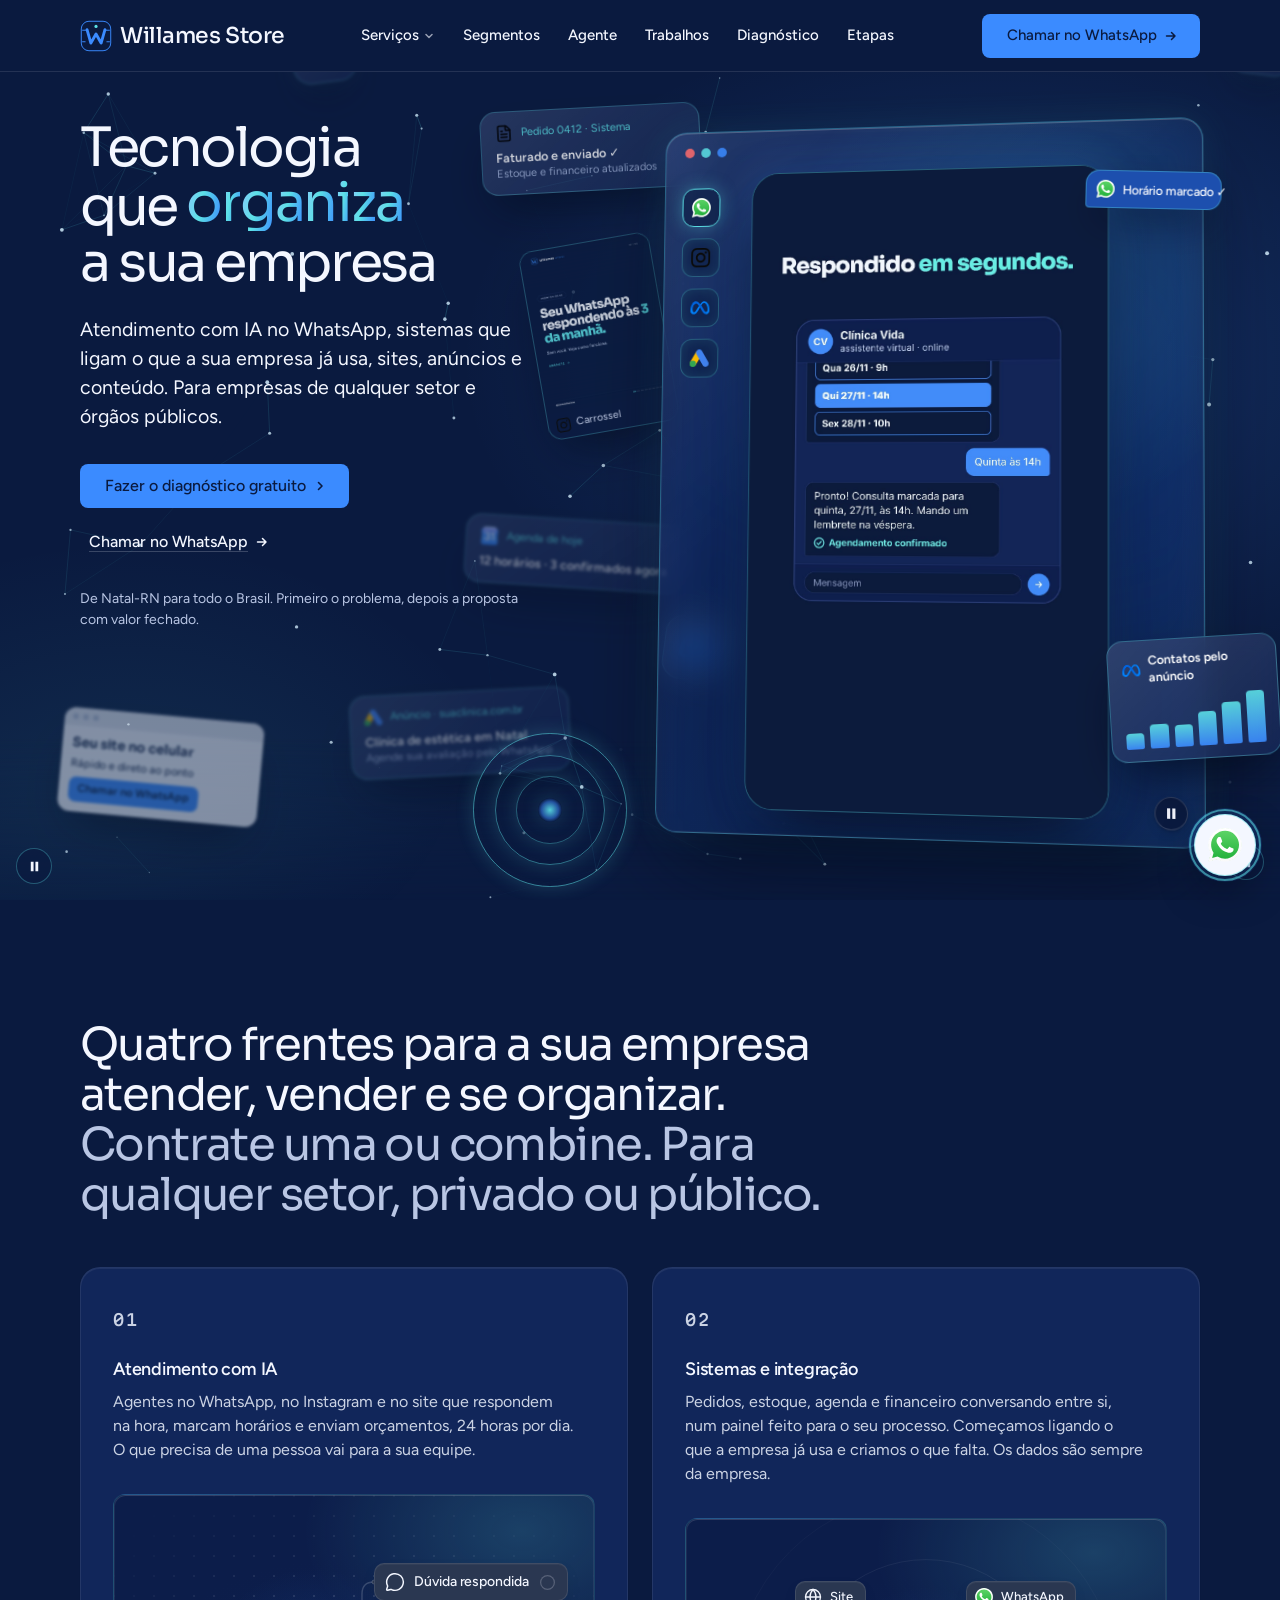
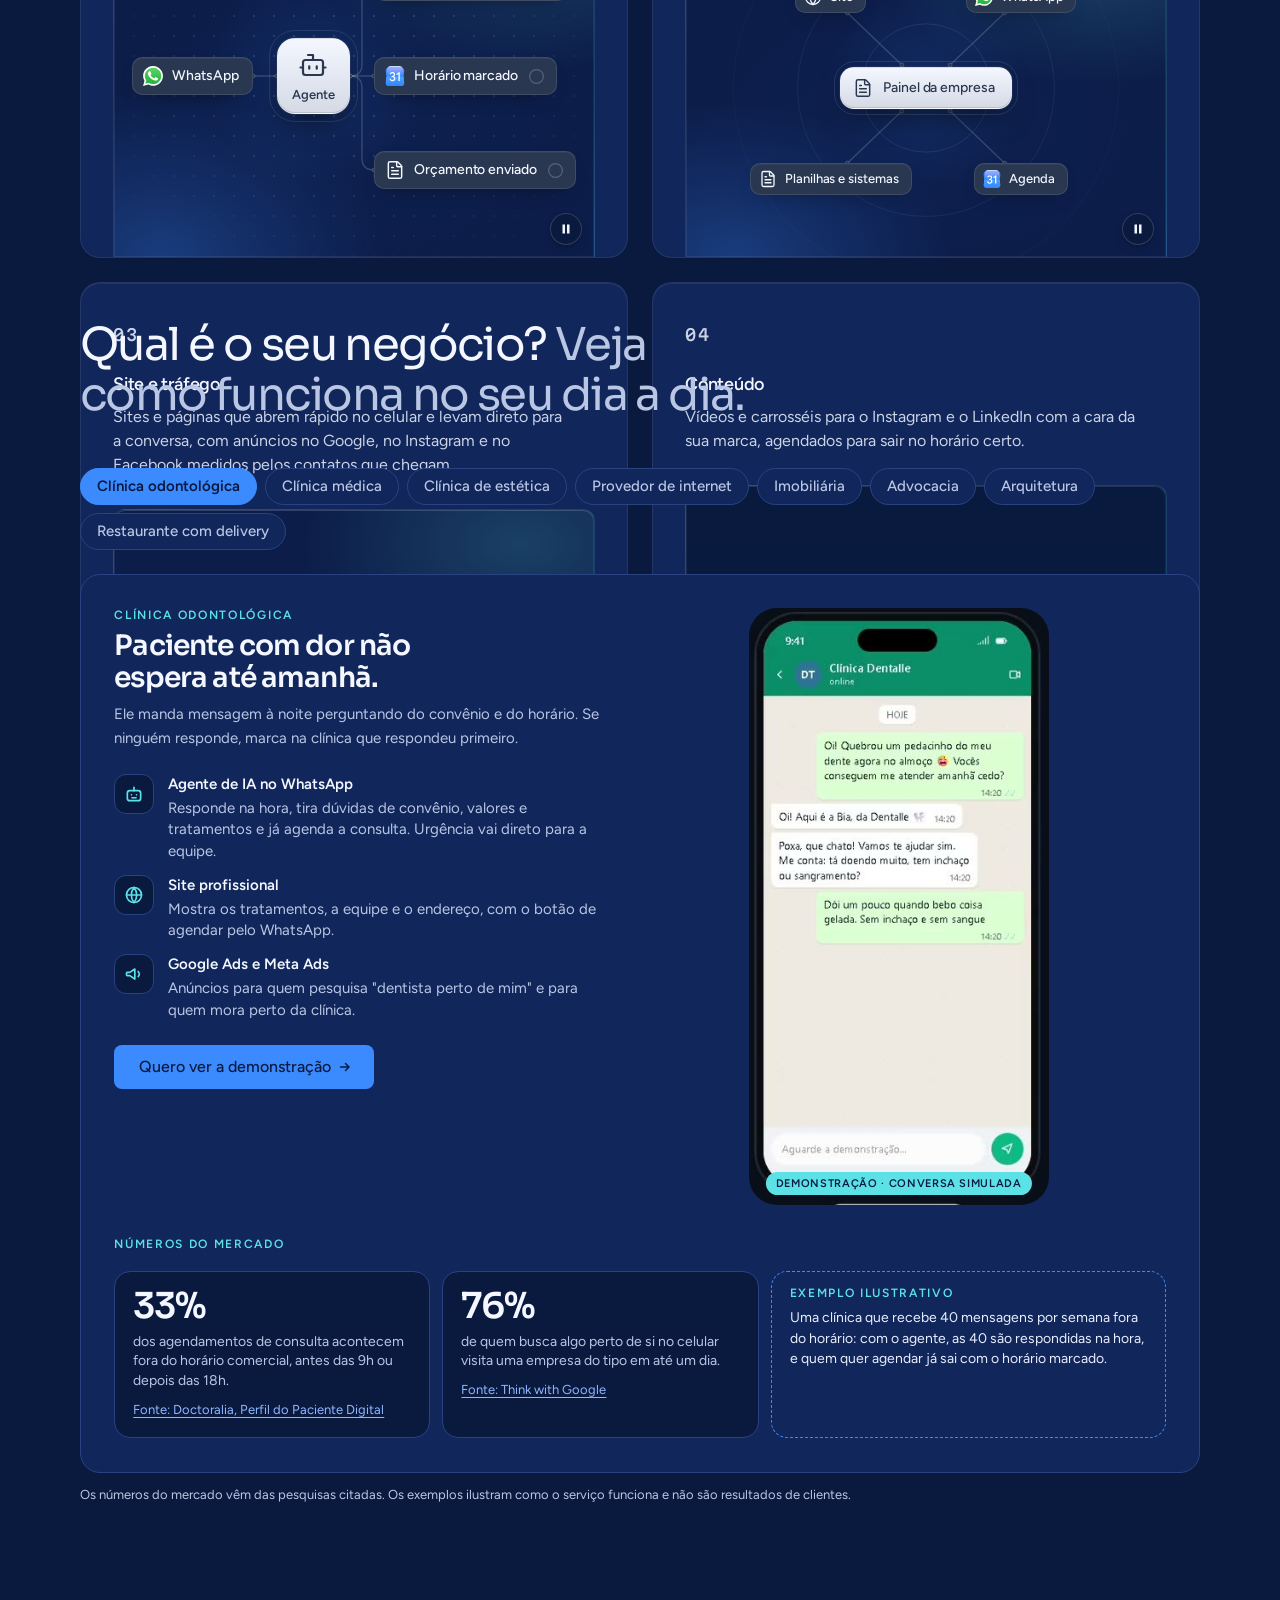
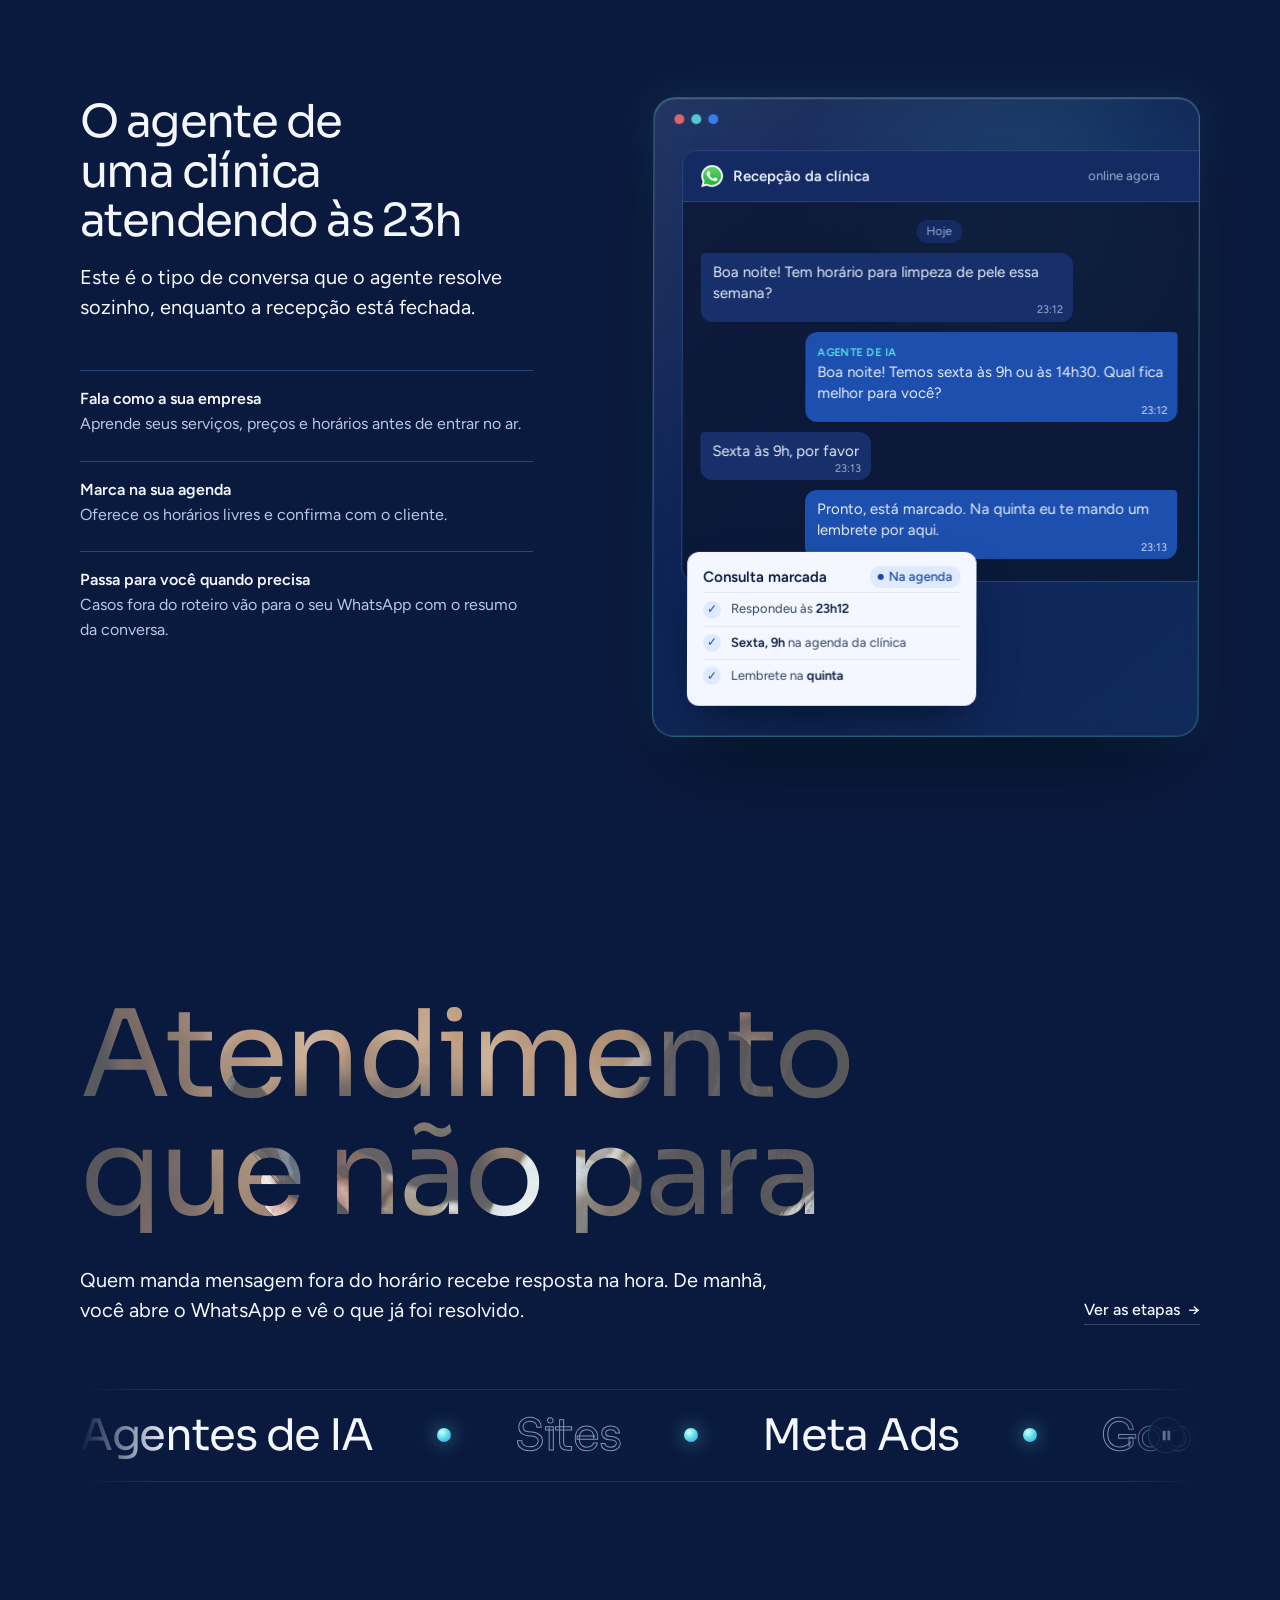
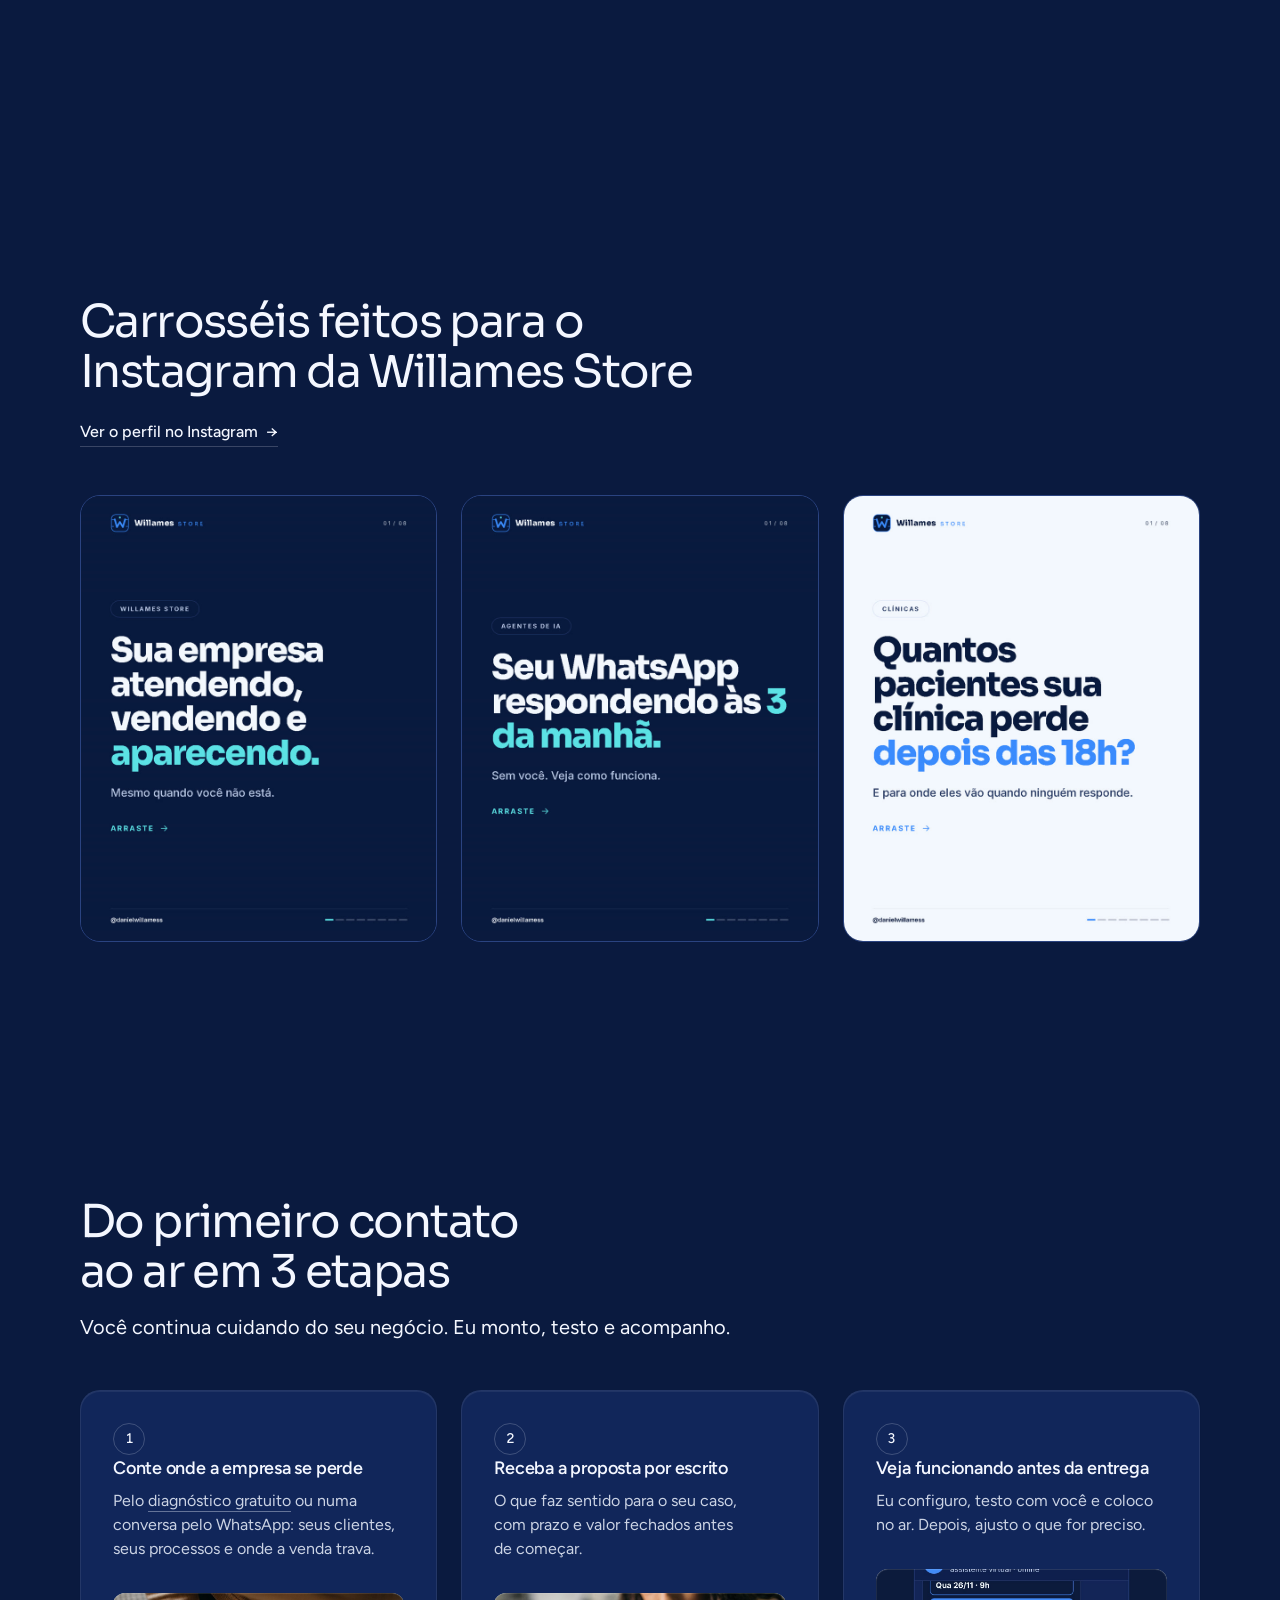
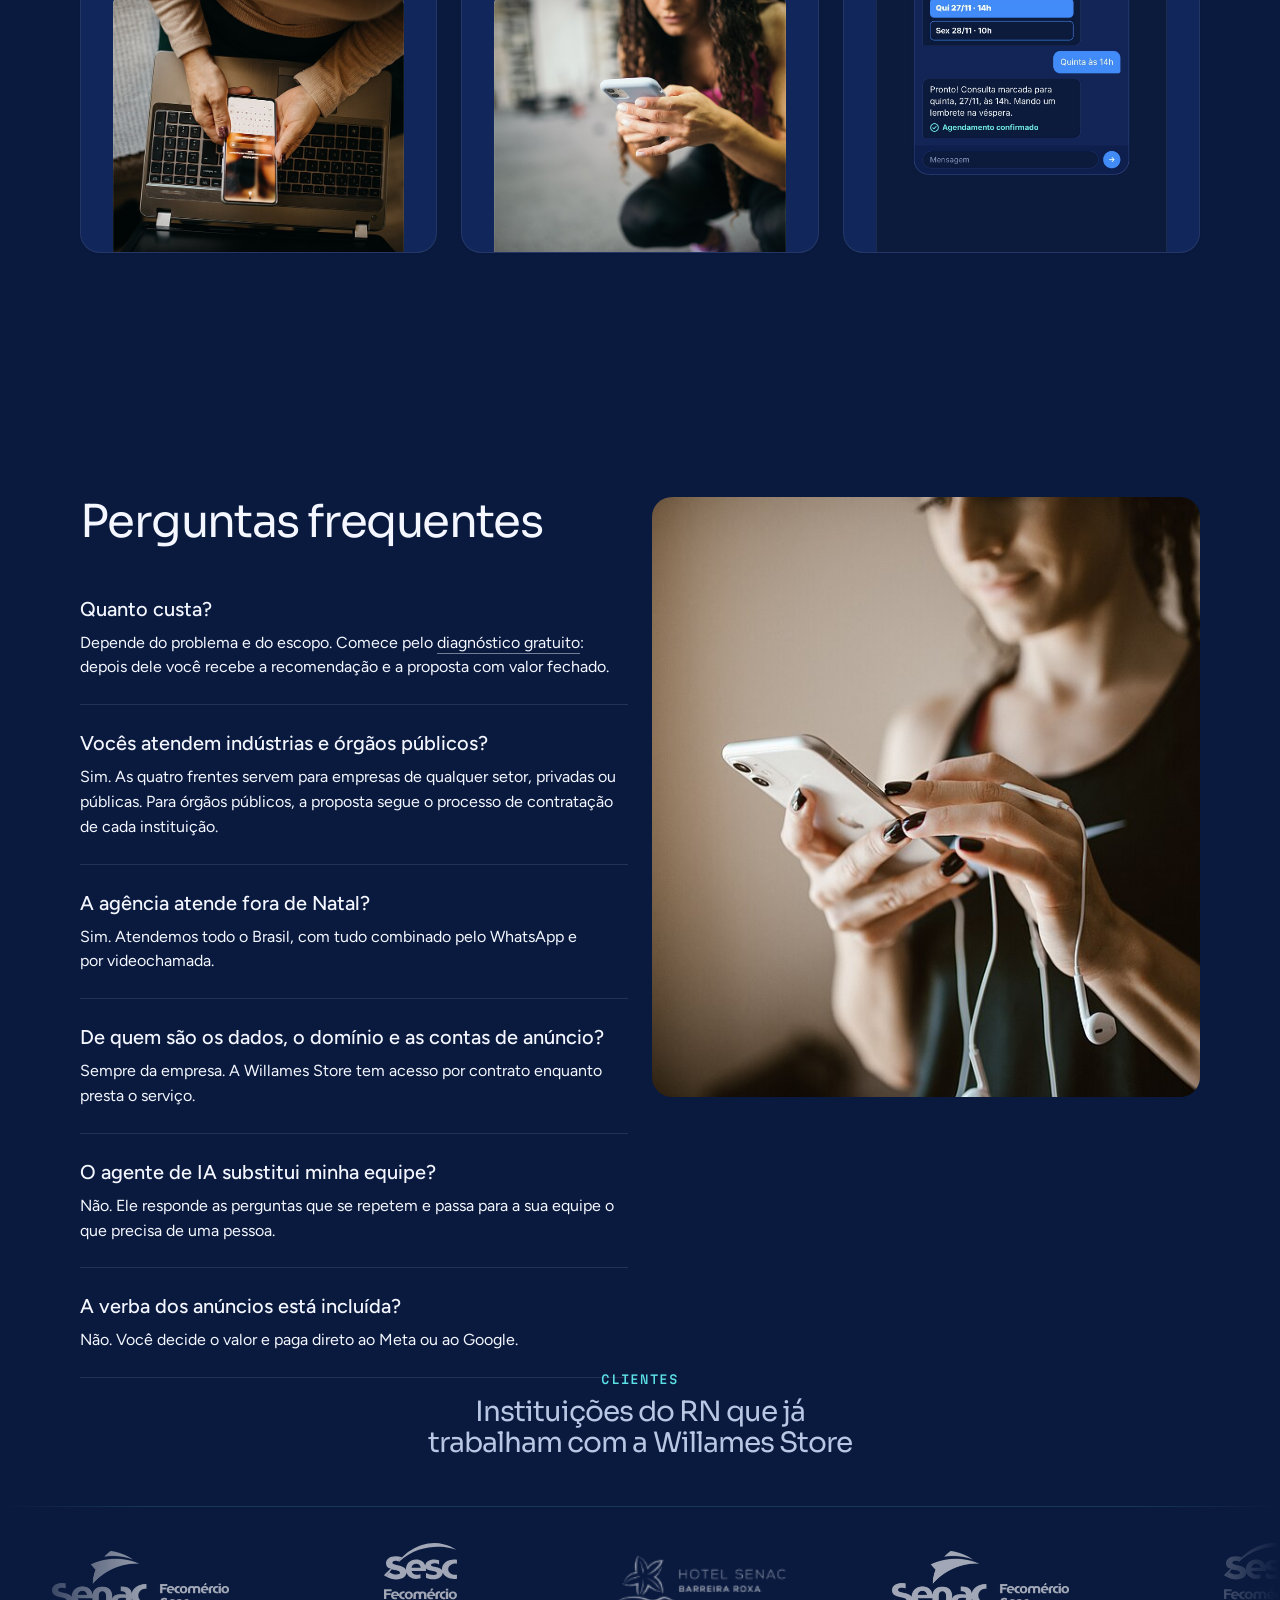
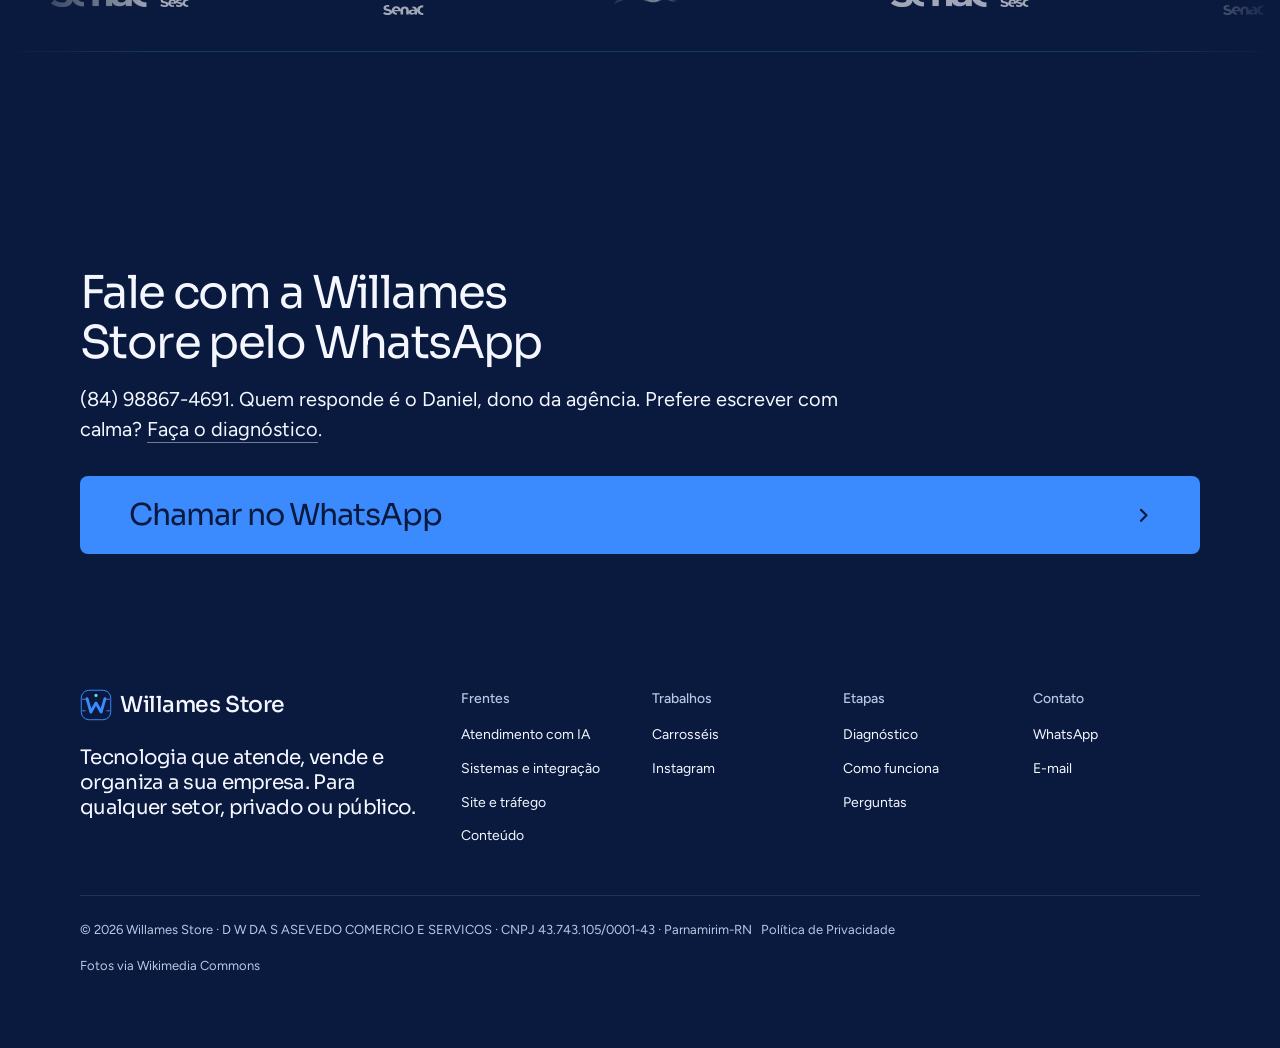
==== commit 73f07338: "Hero: troca a esfera por cartões dos serviços e suaviza o efeito do mouse" ====
--- a/index.html
+++ b/index.html
@@ -42,7 +42,7 @@
 </style>
 <link rel="stylesheet" href="assets/diagrams/diagram.css">
 <link rel="stylesheet" href="assets/moments/giant-type-pass/moment.css">
-<link rel="stylesheet" href="assets/ws/ws-fx.css?v=20261125">
+<link rel="stylesheet" href="assets/ws/ws-fx.css?v=20261127">
 <script>document.documentElement.classList.add('m-enter');setTimeout(()=>document.documentElement.classList.add('m-enter-done'),700)</script>
 <script src="assets/backgrounds/backgrounds.js"></script>
 <script>document.documentElement.classList.add('mo-js');setTimeout(()=>document.documentElement.classList.add('mo-safe'),2500)</script>
@@ -262,7 +262,8 @@
       <div class="ws-float ws-float--mid" data-x=".54" data-y=".72" data-d=".9" data-r="6" data-m=".87,.2"><div class="ws-tile"><img src="assets/icons/meta.svg" alt=""></div></div>
       <div class="ws-float ws-float--far" data-x=".26" data-y=".05" data-d=".4" data-r="-6"><div class="ws-tile"><img src="assets/icons/instagram.svg" alt=""></div></div>
       <div class="ws-float ws-float--far" data-x=".985" data-y=".06" data-d=".5" data-r="8"><div class="ws-tile"><img src="assets/icons/google-ads.svg" alt=""></div></div>
-      <div class="ws-orb"></div>
+      <div class="ws-float ws-float--mid" data-x=".455" data-y=".15" data-d=".25" data-r="-5"><div class="ws-card ws-card--sys"><div class="ws-card__head"><img src="assets/icons/ui-file-text.svg" alt=""><span class="ws-card__url">Pedido 0412 · Sistema</span></div><b>Faturado e enviado ✓</b><small>Estoque e financeiro atualizados</small></div></div>
+      <div class="ws-float ws-float--far" data-x=".455" data-y=".63" data-d=".2" data-r="4"><div class="ws-card ws-card--sys"><div class="ws-card__head"><img src="assets/icons/google-calendar.svg" alt=""><span class="ws-card__url">Agenda de hoje</span></div><b>12 horários · 3 confirmados agora</b></div></div>
       <div class="ws-rings"><i style="--k:0"></i><i style="--k:1"></i><i style="--k:2"></i><i></i></div>
     </div>
     <div class="wrap"><div class="hero-text grid hero__grid">
@@ -642,7 +643,7 @@
 <script type="module" src="assets/motion/motion.js"></script>
 <script type="module" src="assets/layout/layout.js"></script>
 <script type="module" src="assets/diagrams/mount.js"></script>
-<script type="module" src="assets/ws/ws-fx.js"></script>
+<script type="module" src="assets/ws/ws-fx.js?v=20261127"></script>
 <script>
   // o vídeo do agente: toca sozinho, com botão de pausa
   document.querySelectorAll('[data-video]').forEach(f => {
--- a/assets/ws/ws-fx.css
+++ b/assets/ws/ws-fx.css
@@ -12,11 +12,11 @@
   translate: -50% -50%; pointer-events: none; border-radius: 50%; opacity: 0; transition: opacity .35s ease;
   background: radial-gradient(circle, rgb(59 139 255 / .16) 0%, rgb(92 225 230 / .05) 38%, transparent 68%); }
 .ws-glow-host:hover > .ws-glow { opacity: 1; }
-.card.ws-glow-host > .ws-glow { --ws-glow-size: 420px; background: radial-gradient(circle, rgb(59 139 255 / .24) 0%, transparent 66%); }
+.card.ws-glow-host > .ws-glow { --ws-glow-size: 260px; background: radial-gradient(circle, rgb(59 139 255 / .12) 0%, transparent 66%); }
 /* a luz da página: uma só, por cima de tudo, sem corte entre seções */
-.ws-glow-page { position: fixed; left: 0; top: 0; z-index: 40; width: 720px; aspect-ratio: 1; border-radius: 50%; pointer-events: none;
+.ws-glow-page { position: fixed; left: 0; top: 0; z-index: 40; width: 300px; aspect-ratio: 1; border-radius: 50%; pointer-events: none;
   mix-blend-mode: screen; opacity: 0; transition: opacity .5s ease; will-change: transform;
-  background: radial-gradient(circle, rgb(59 139 255 / .13) 0%, rgb(92 225 230 / .045) 38%, transparent 68%); }
+  background: radial-gradient(circle, rgb(59 139 255 / .07) 0%, rgb(92 225 230 / .025) 38%, transparent 68%); }
 .ws-glow-page.is-on { opacity: 1; }
 
 /* cartões: sobem 6px com sombra azul ao passar o mouse */
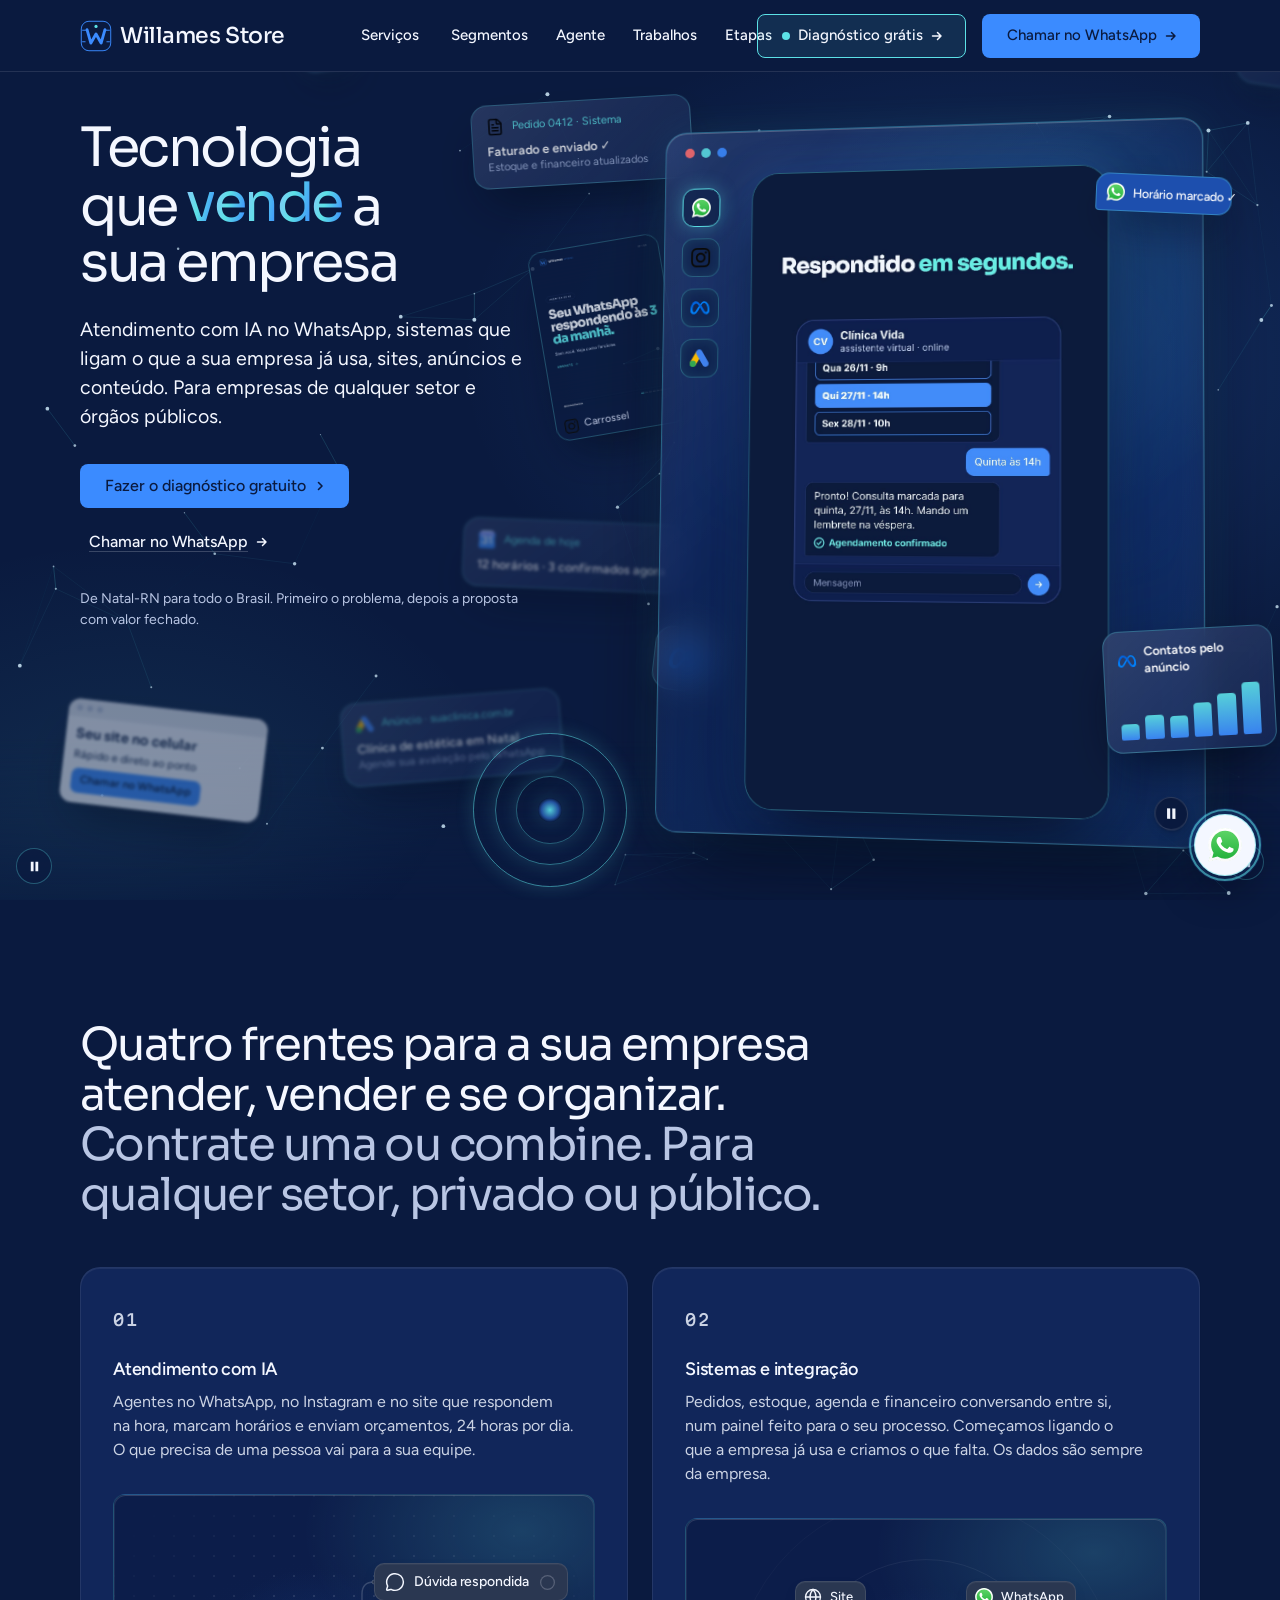
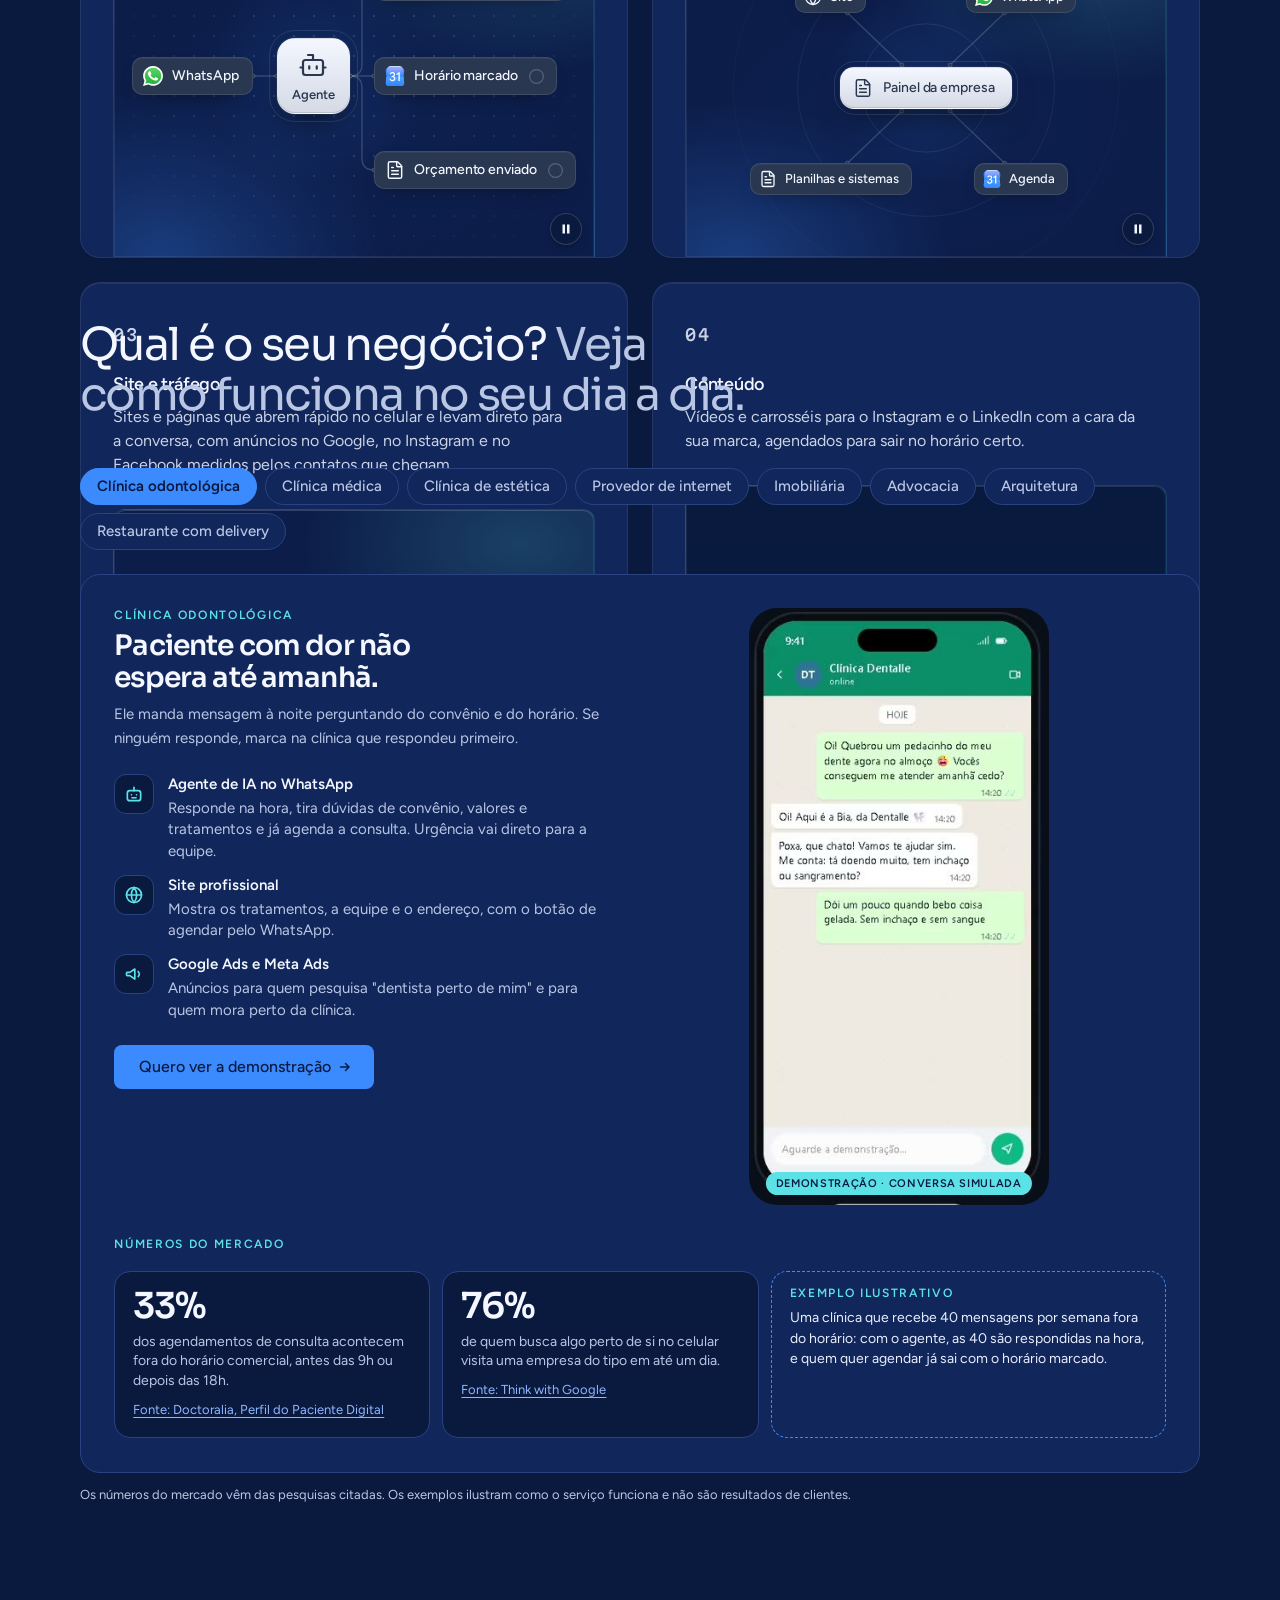
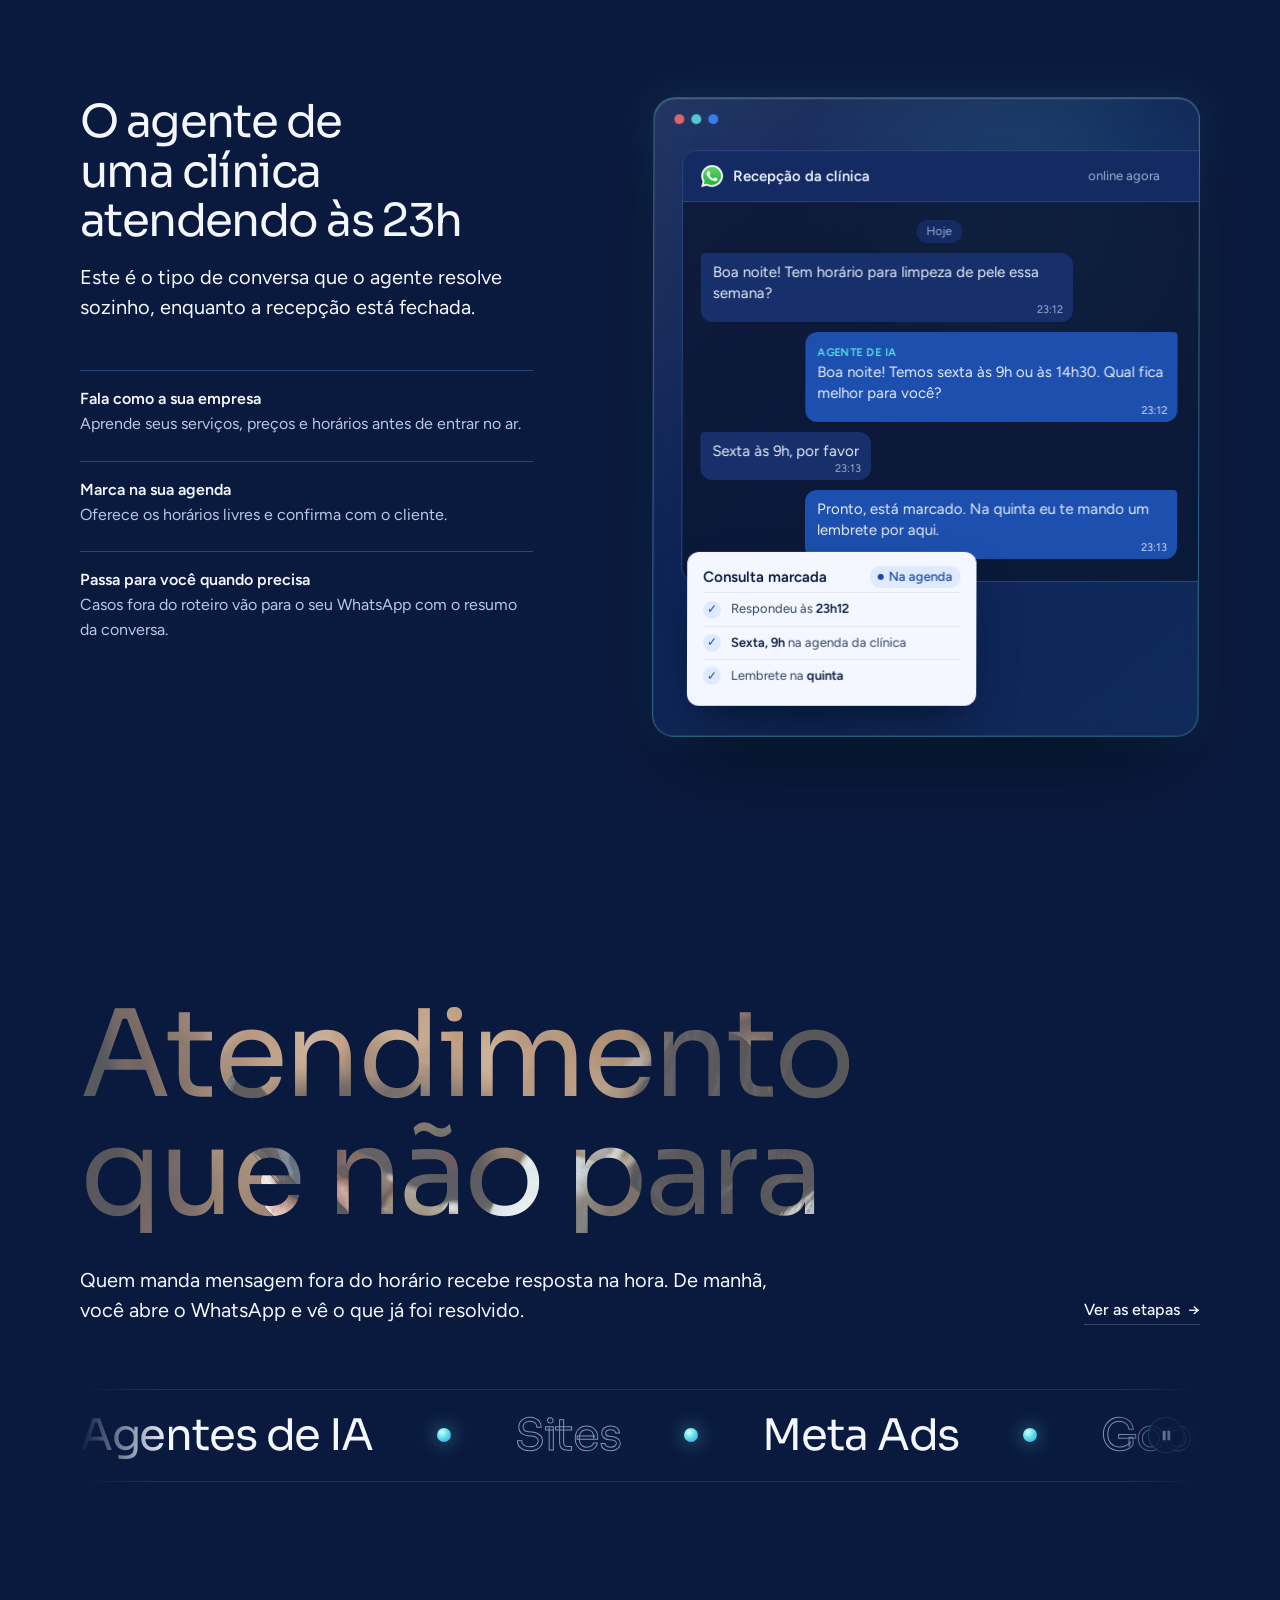
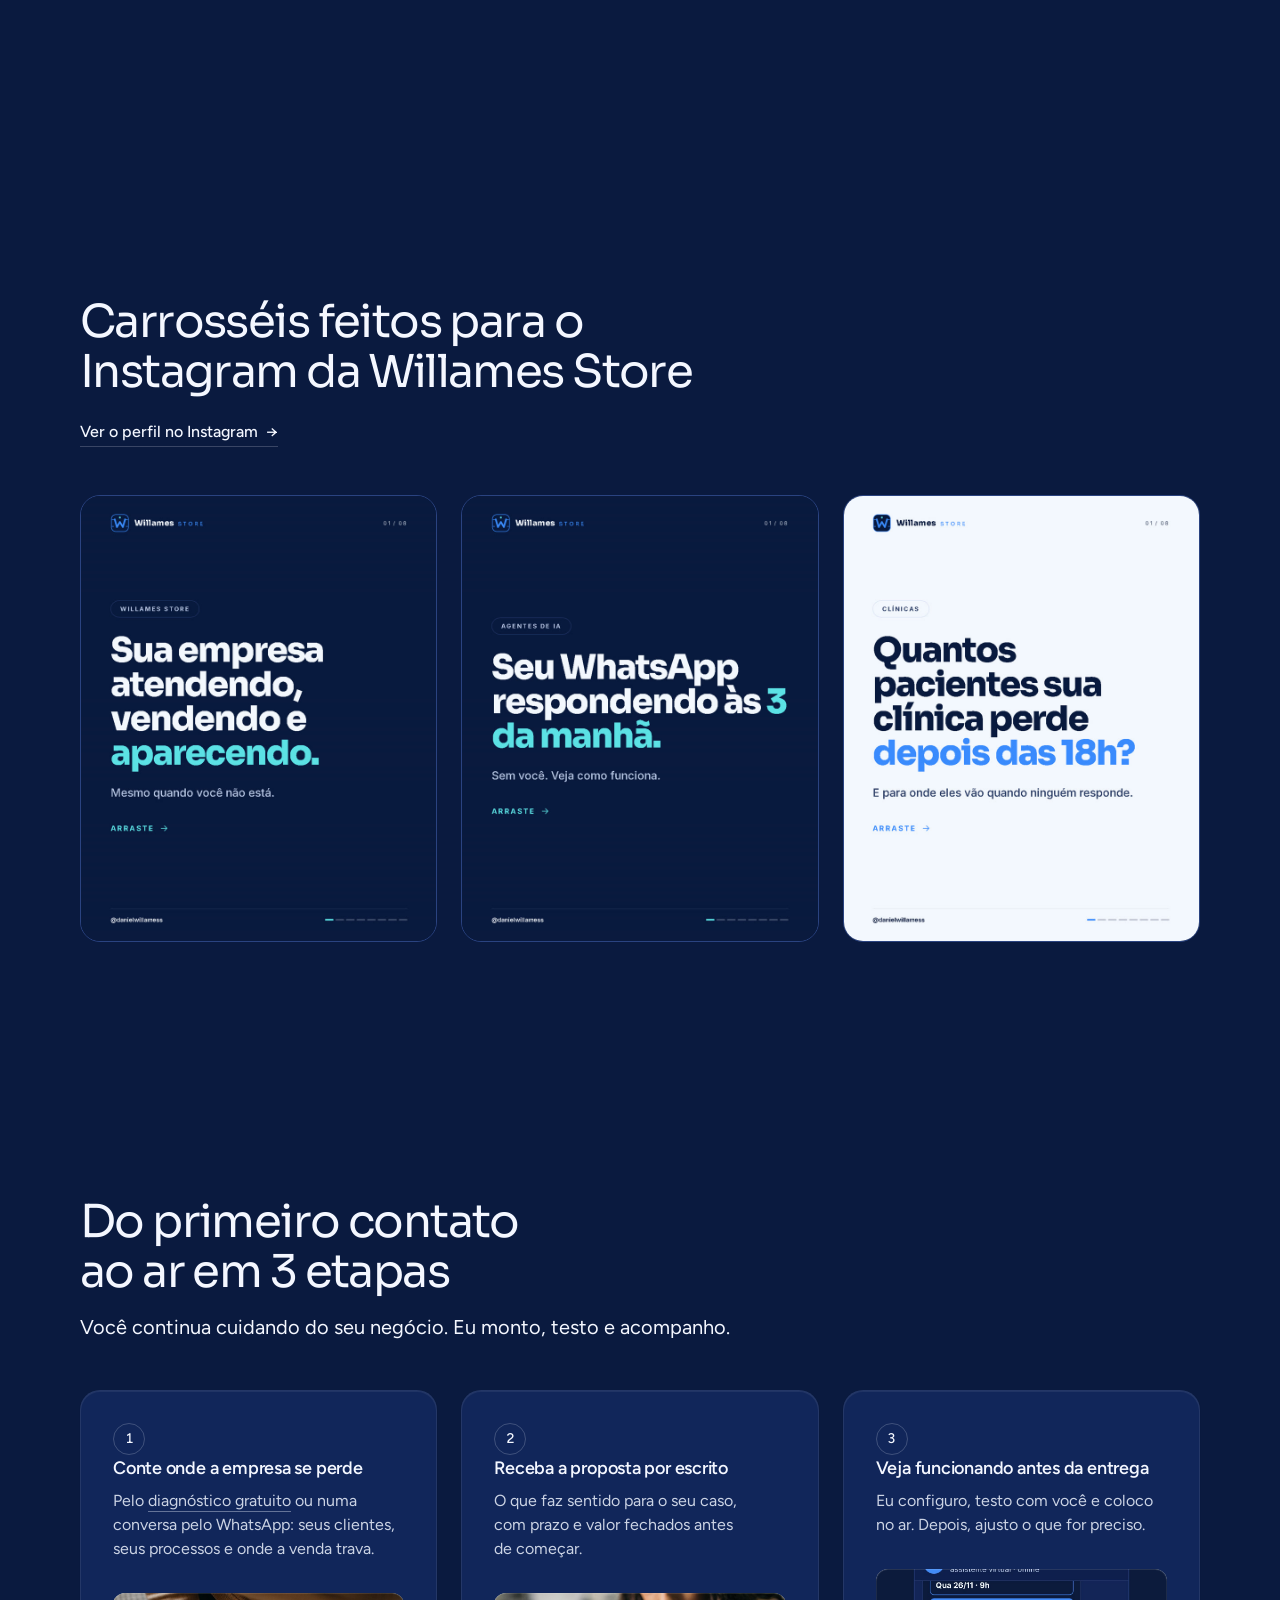
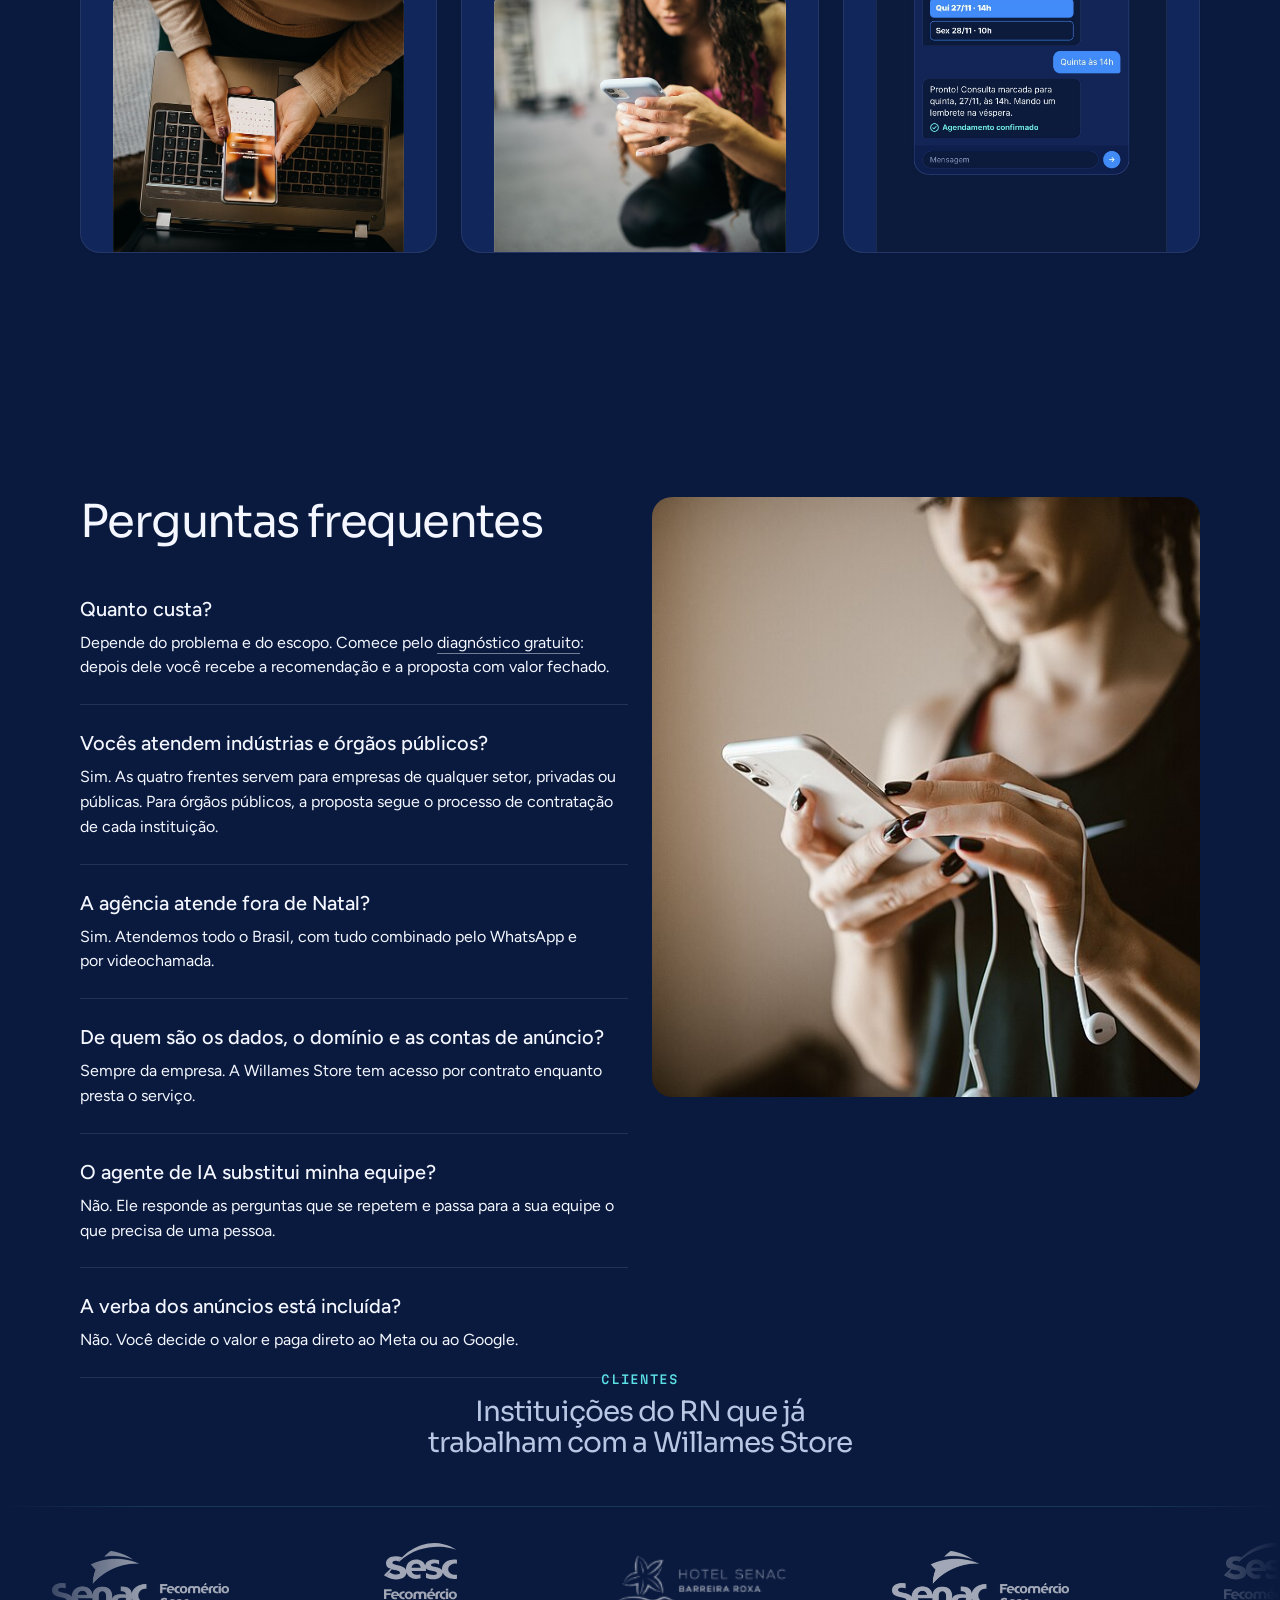
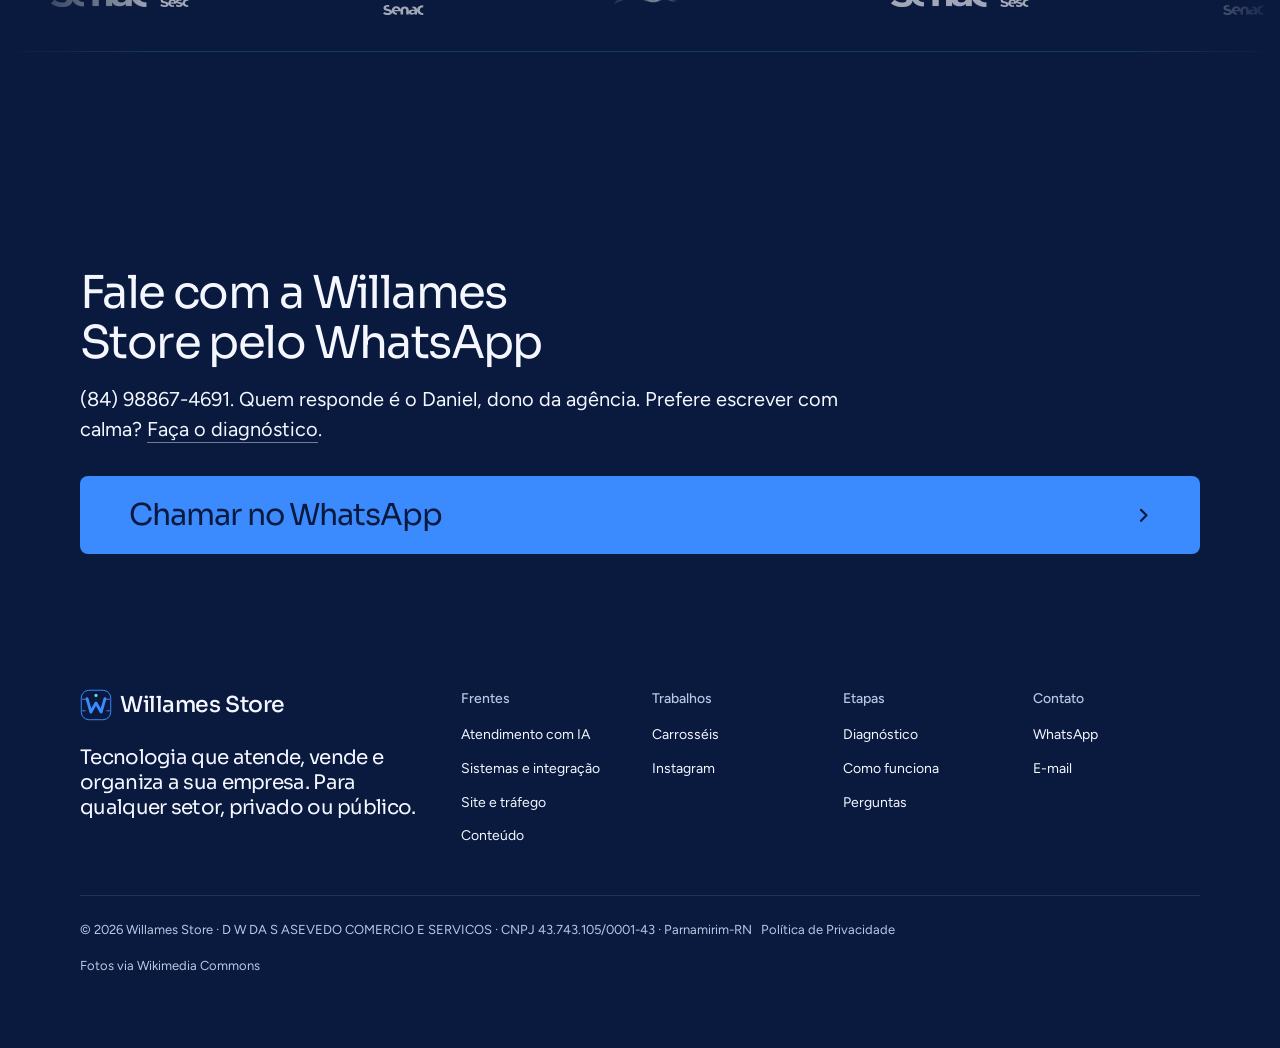
==== commit 0d084d09: "Topo: botão Diagnóstico grátis em destaque (computador e celular)" ====
--- a/index.html
+++ b/index.html
@@ -166,6 +166,14 @@
   .seg__nota { margin: var(--s-3, 12px) 0 0; font-size: 13px; color: var(--muted); }
   @media (max-width: 1023px) { .seg__panel { grid-template-columns: 1fr; } }
   @media (max-width: 639px) { .seg__side { grid-template-columns: 1fr; } }
+  /* diagnóstico em destaque no topo: botão com contorno ciano e um ponto que pulsa */
+  .nav__actions .btn--diag, .btn--diag { display: inline-flex; align-items: center; gap: 8px; color: #f4f7ff; background: rgb(92 225 230 / .1); border: 1px solid #5ce1e6; box-shadow: 0 0 0 0 rgb(92 225 230 / .35); }
+  .btn--diag:hover { background: rgb(92 225 230 / .2); }
+  .btn--diag__dot { width: 8px; height: 8px; border-radius: 50%; background: #5ce1e6; box-shadow: 0 0 0 0 rgb(92 225 230 / .6); animation: diag-pulse 2s ease-out infinite; }
+  @keyframes diag-pulse { 0% { box-shadow: 0 0 0 0 rgb(92 225 230 / .6); } 70%, 100% { box-shadow: 0 0 0 8px rgb(92 225 230 / 0); } }
+  @media (prefers-reduced-motion: reduce) { .btn--diag__dot { animation: diag-pulse 2s ease-out infinite !important; } }
+  @media (max-width: 1023px) { .nav:not(.is-open) .nav__actions { gap: 8px; } .nav:not(.is-open) .nav__actions .nav__wa { display: none; } .nav__toggle { margin-left: 8px; } }
+  @media (max-width: 639px) { .nav__logo { font-size: 0; gap: 0; } }
   /* 4 frentes: número da frente e chamada para o diagnóstico */
   .frente__num { margin: 0 0 4px; font: 500 12px/1 var(--font-mono); letter-spacing: .14em; color: #5ce1e6; }
   .frentes__cta { margin-top: var(--s-6, 32px); display: flex; flex-wrap: wrap; gap: 16px 24px; align-items: center; justify-content: space-between; padding: 20px 24px; border: 1px dashed #3b8bff; border-radius: 16px; }
@@ -238,11 +246,11 @@
       <div class="nav__item"><a class="nav__link" href="#segmentos">Segmentos</a></div>
       <div class="nav__item"><a class="nav__link" href="#agente">Agente</a></div>
       <div class="nav__item"><a class="nav__link" href="#trabalhos">Trabalhos</a></div>
-      <div class="nav__item"><a class="nav__link" href="diagnostico.html">Diagnóstico</a></div>
       <div class="nav__item"><a class="nav__link" href="#como-funciona">Etapas</a></div>
     </nav>
     <div class="nav__actions">
-      <a class="btn btn--primary" href="https://wa.me/5584988674691?text=Oi%20Daniel%2C%20vi%20o%20site%20da%20Willames%20Store%20e%20quero%20saber%20mais">Chamar no WhatsApp</a>
+      <a class="btn btn--primary btn--diag" href="diagnostico.html"><i class="btn--diag__dot" aria-hidden="true"></i>Diagnóstico grátis</a>
+      <a class="btn btn--primary nav__wa" href="https://wa.me/5584988674691?text=Oi%20Daniel%2C%20vi%20o%20site%20da%20Willames%20Store%20e%20quero%20saber%20mais">Chamar no WhatsApp</a>
     </div>
     <button class="nav__toggle" type="button" aria-expanded="false" aria-label="Menu">
       <svg width="18" height="18" viewBox="0 0 18 18" aria-hidden="true"><path d="M2 5h14M2 13h14" stroke="currentColor" stroke-width="1.6" stroke-linecap="round"/></svg>
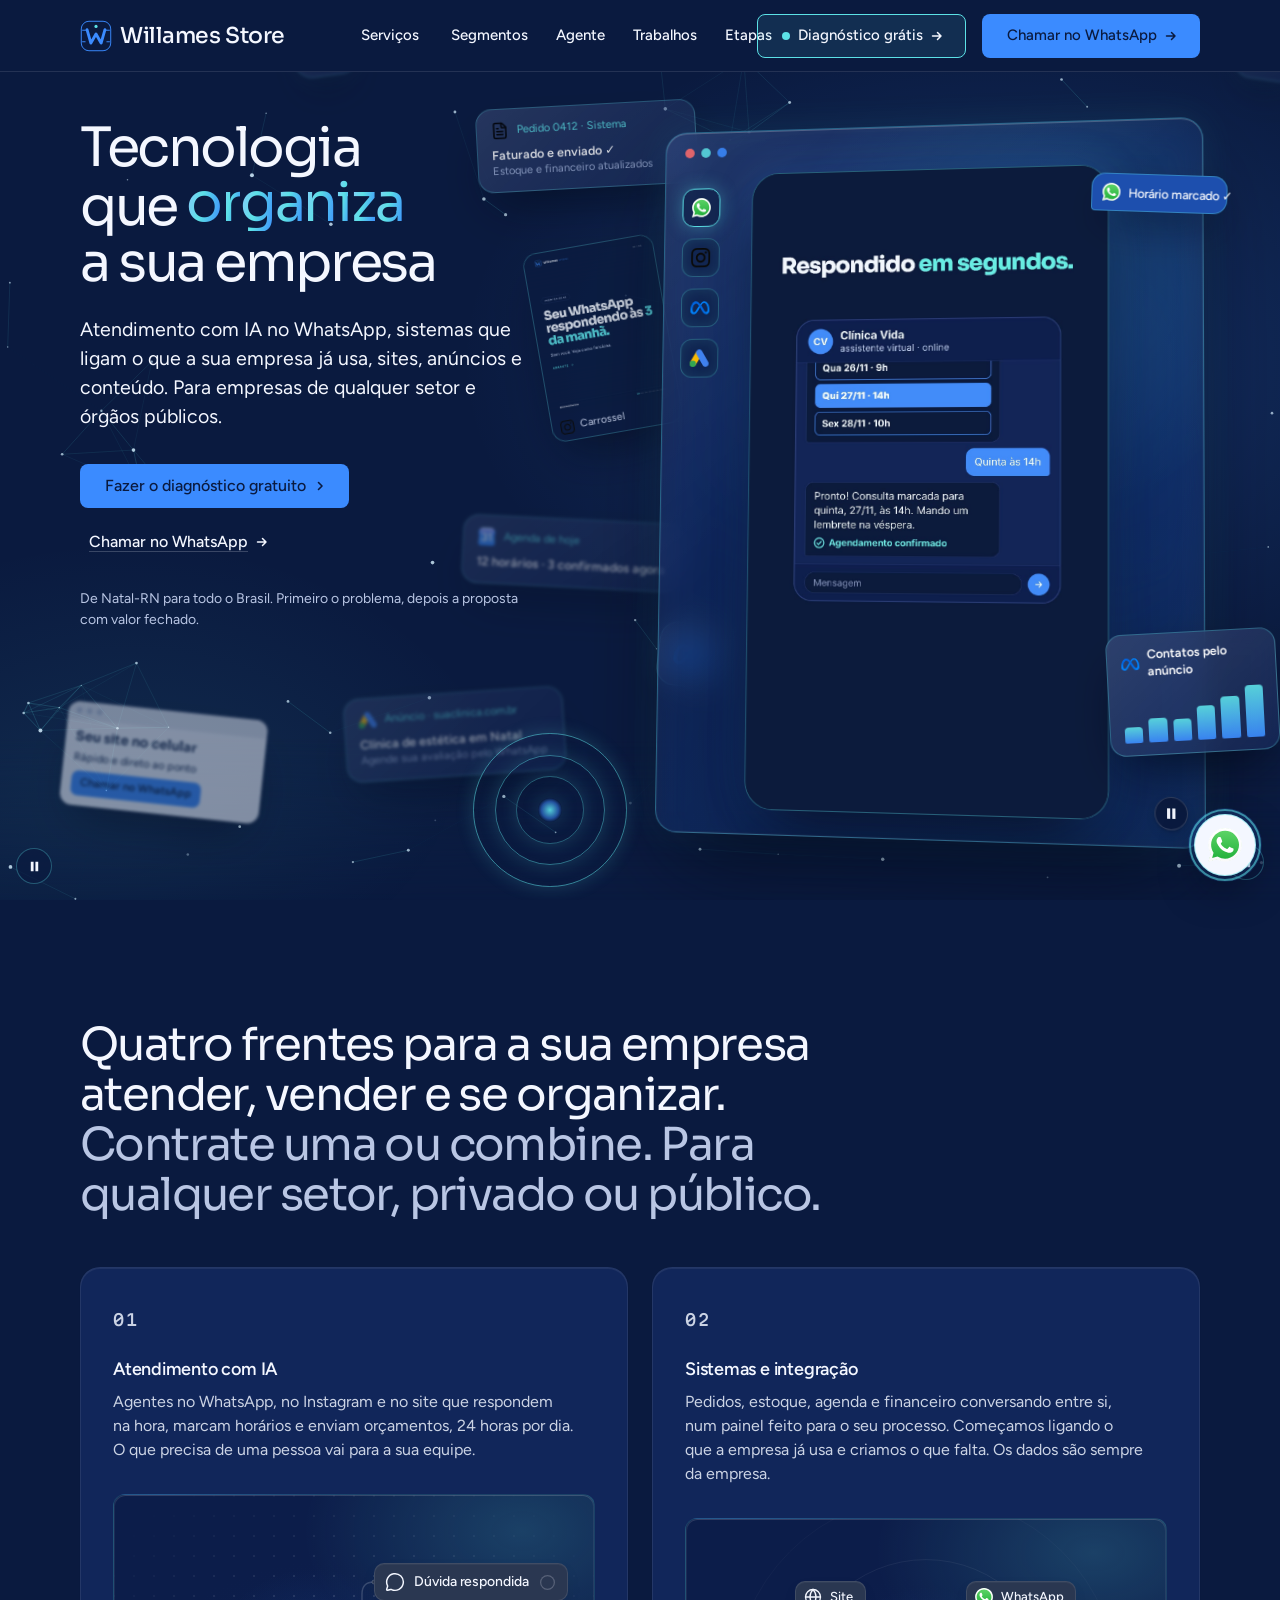
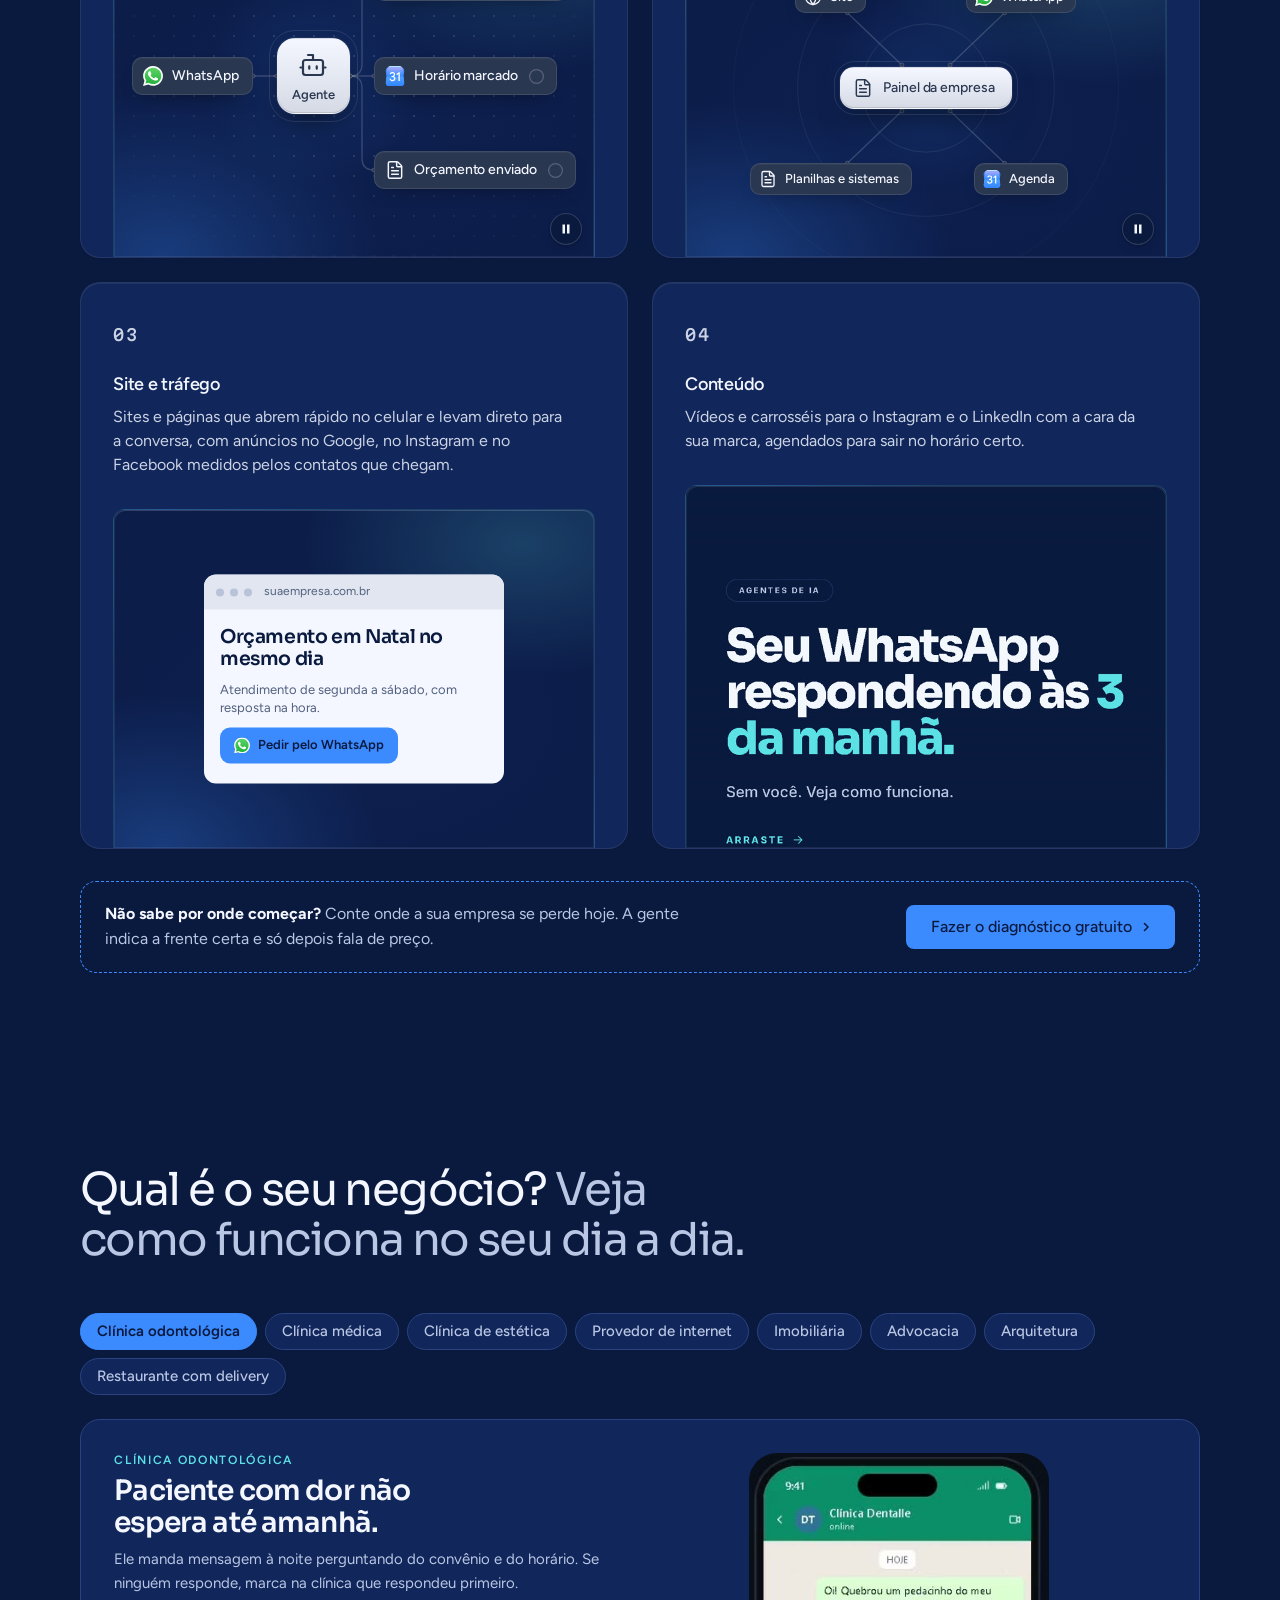
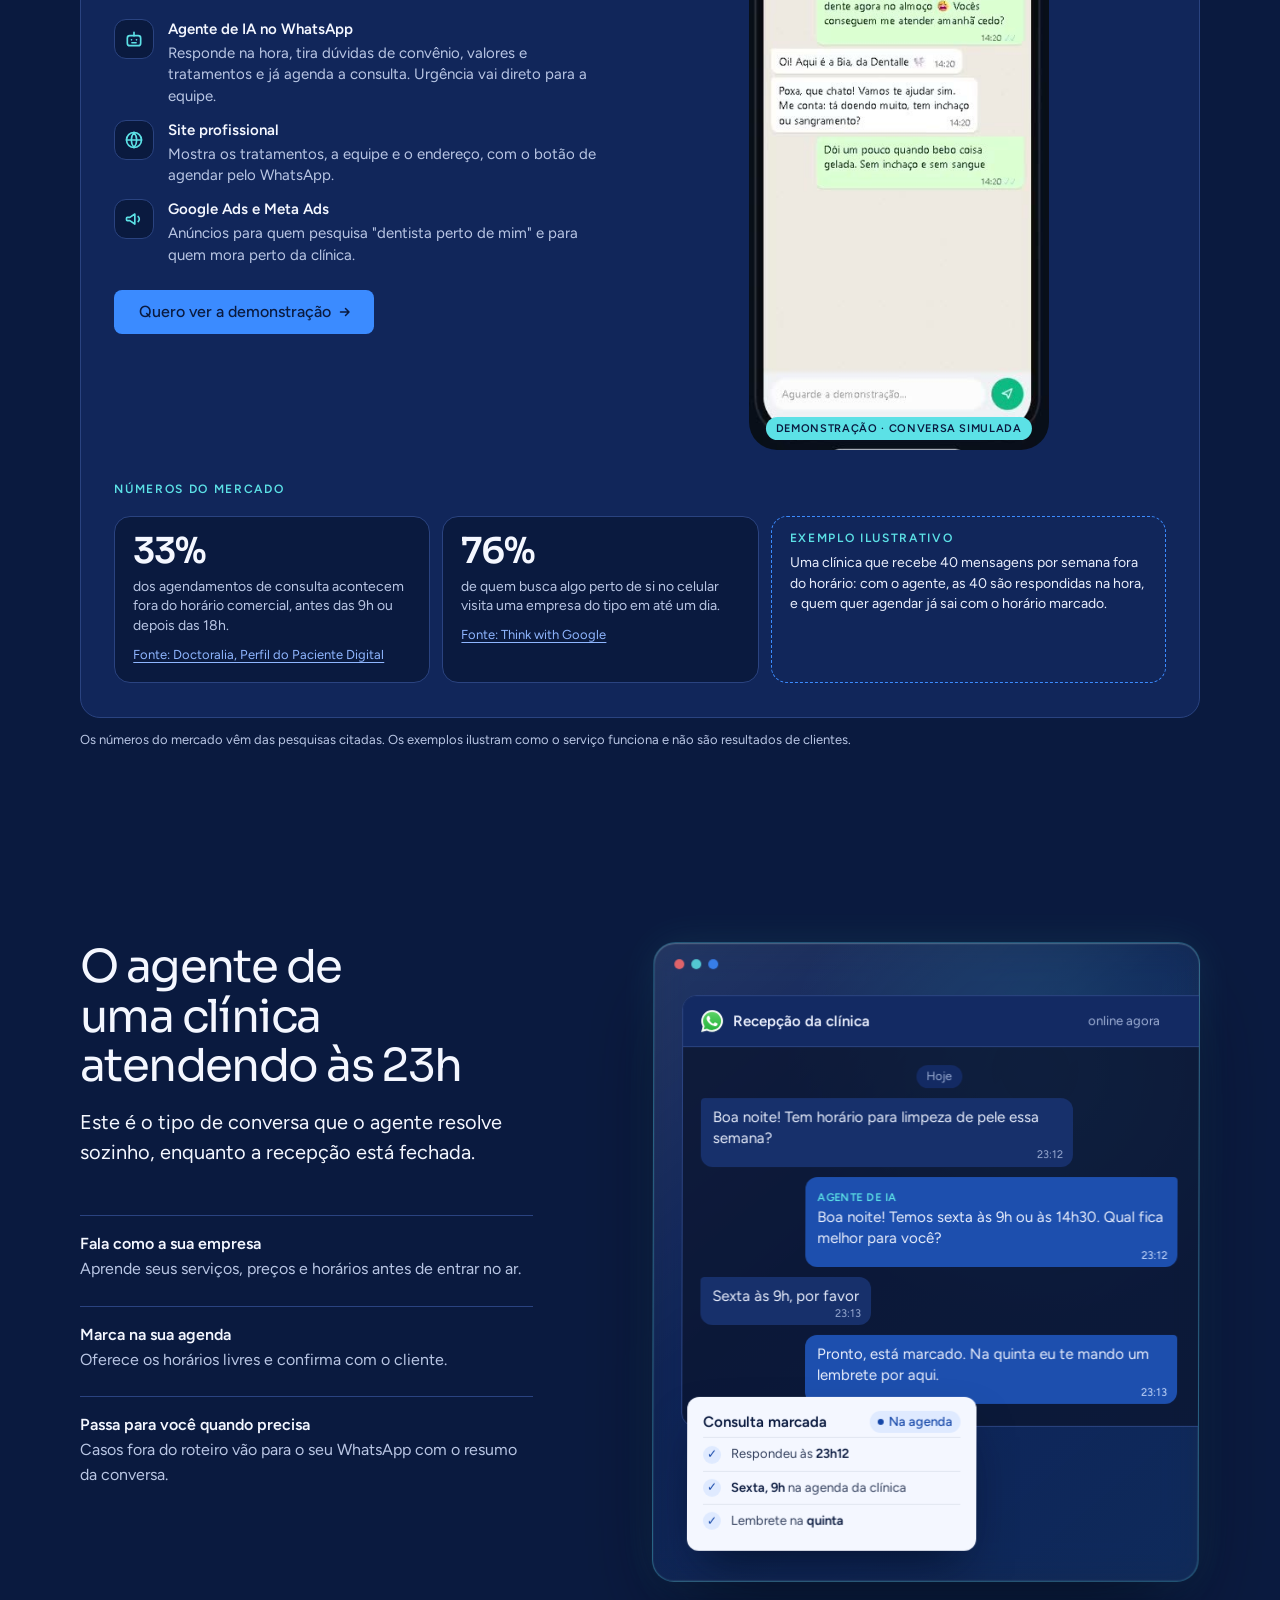
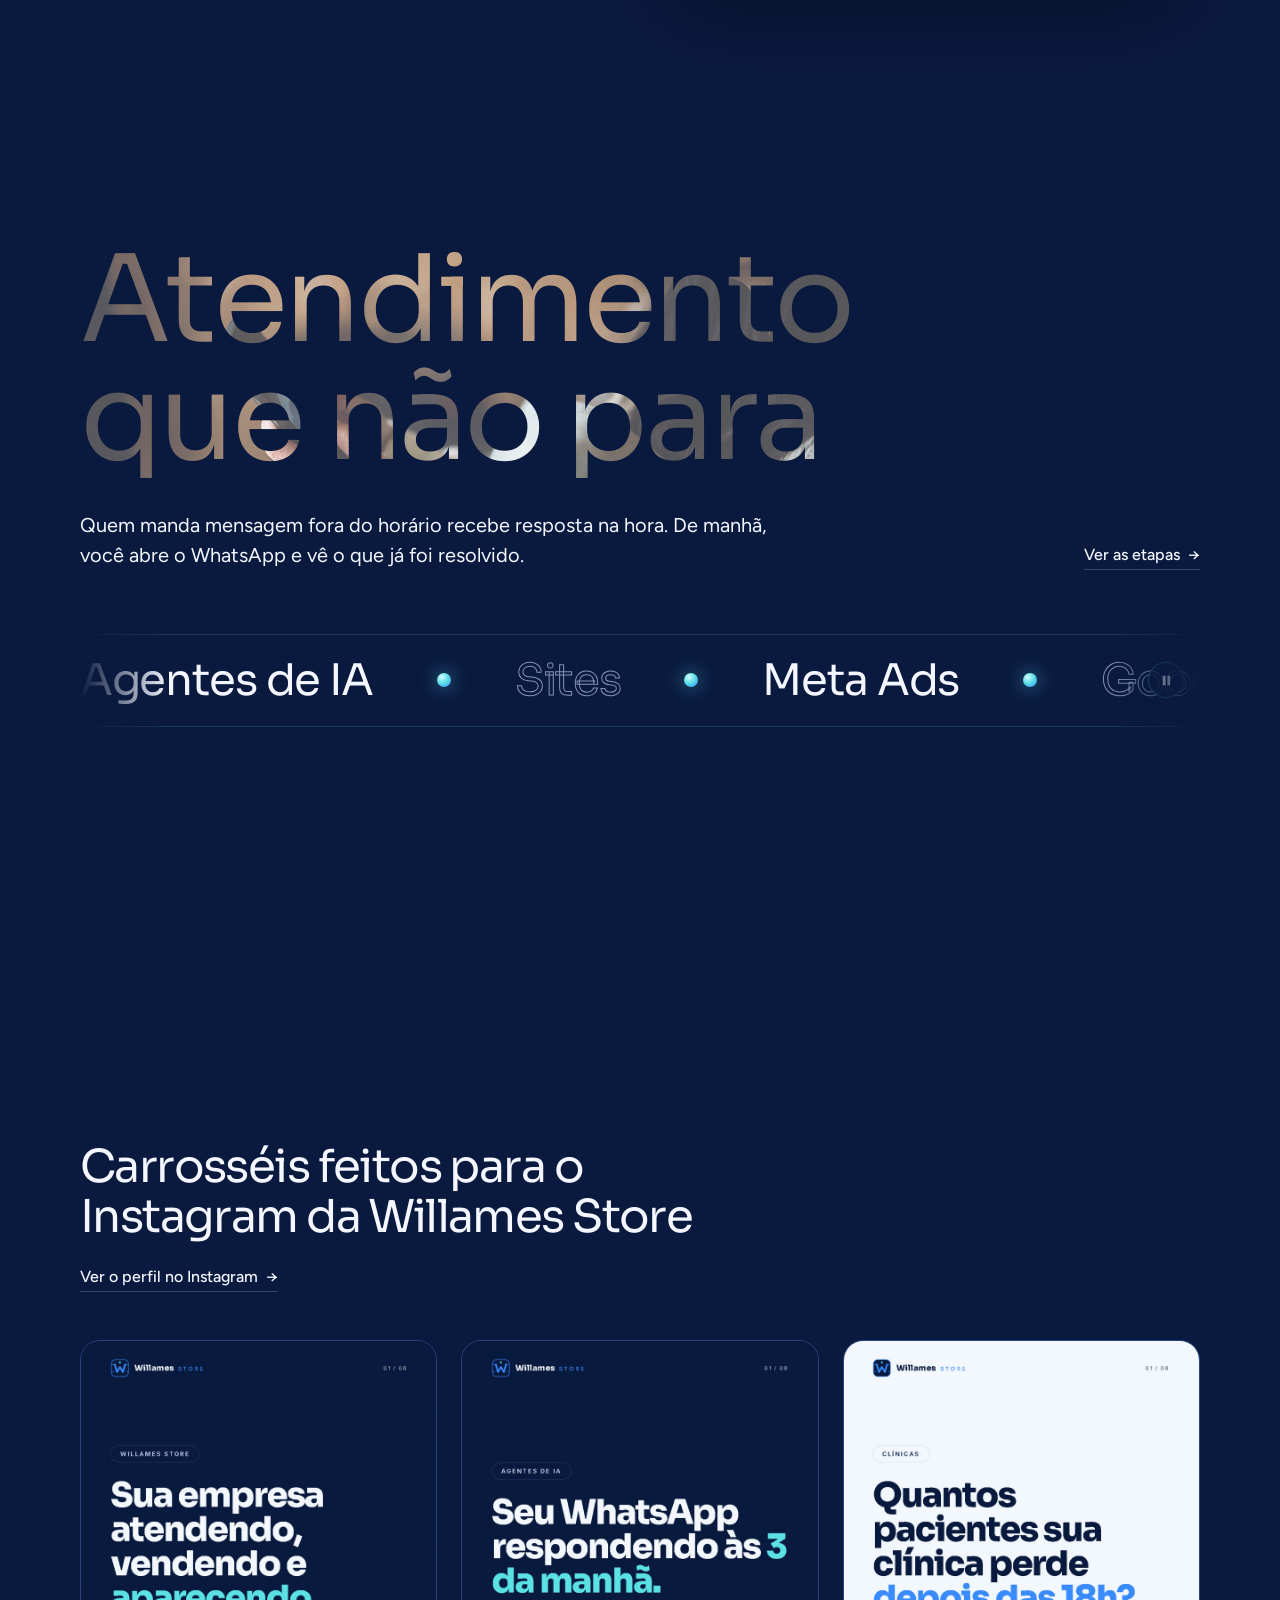
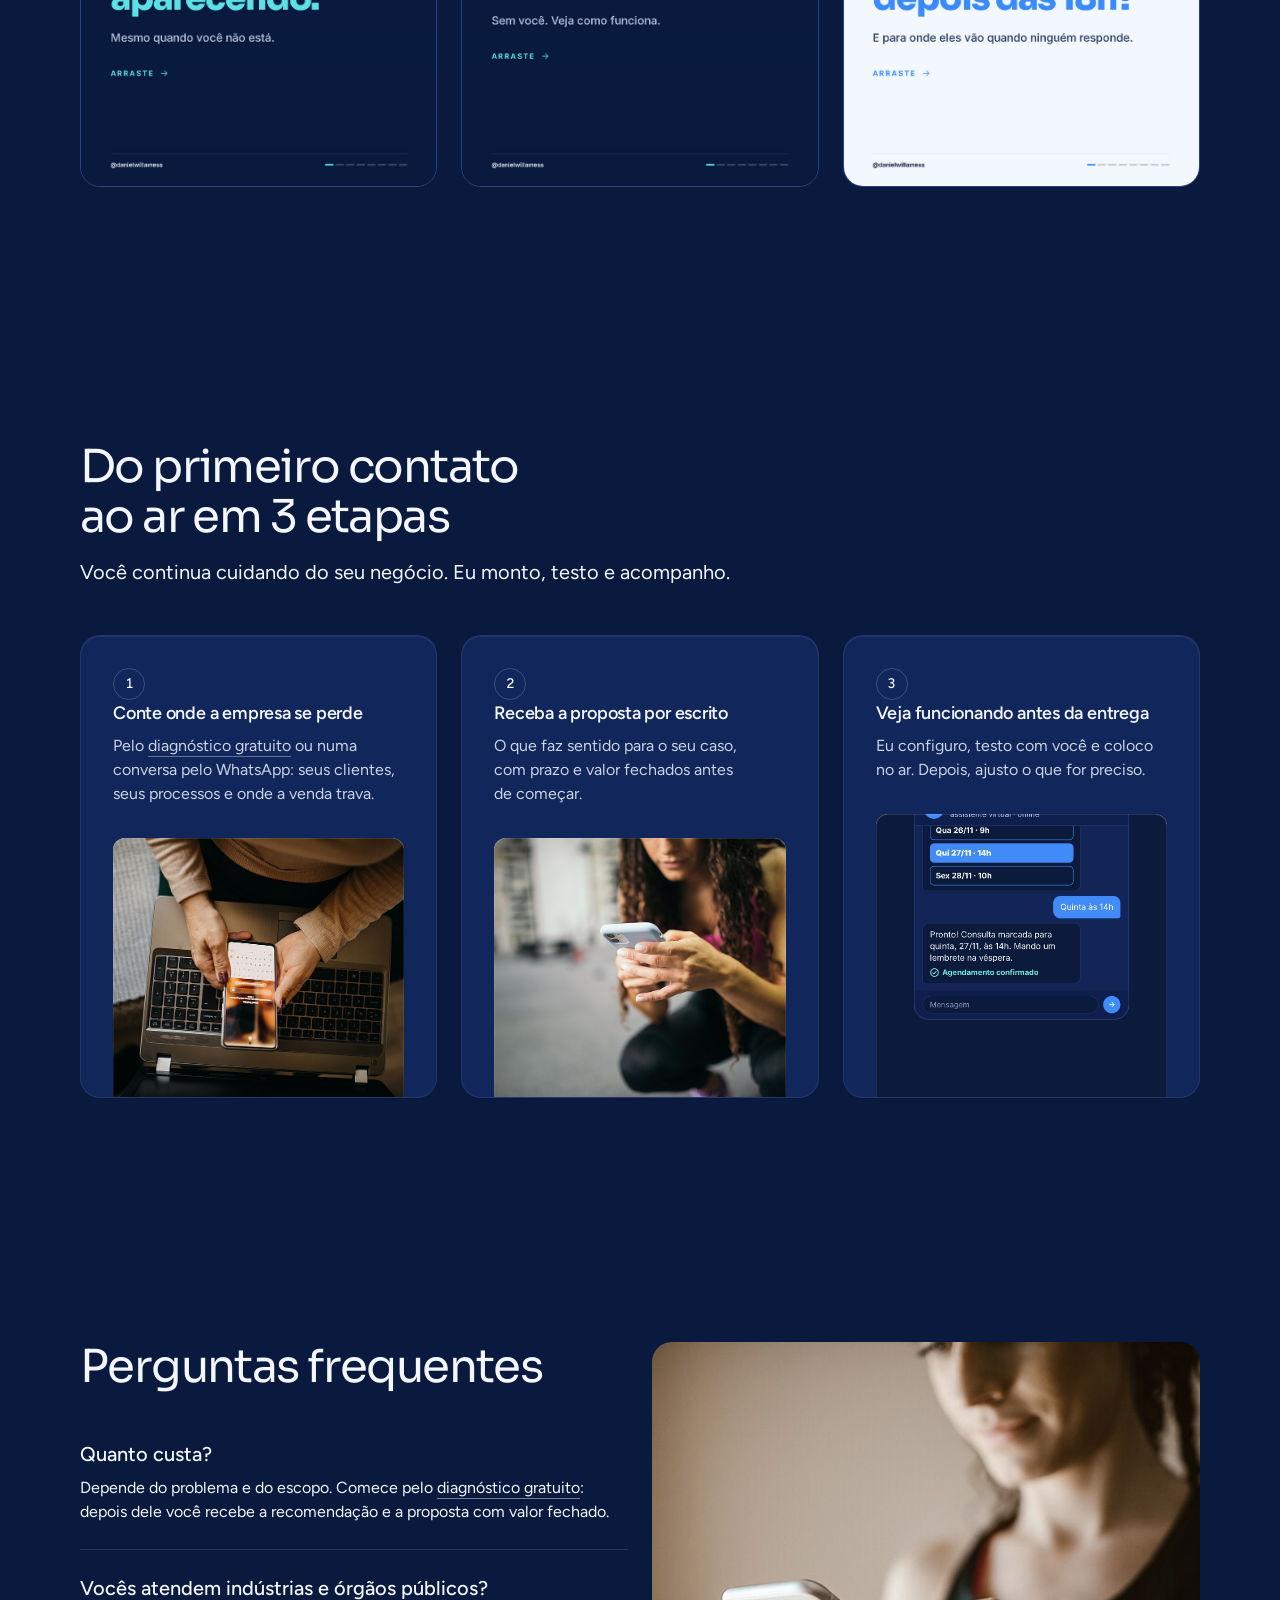
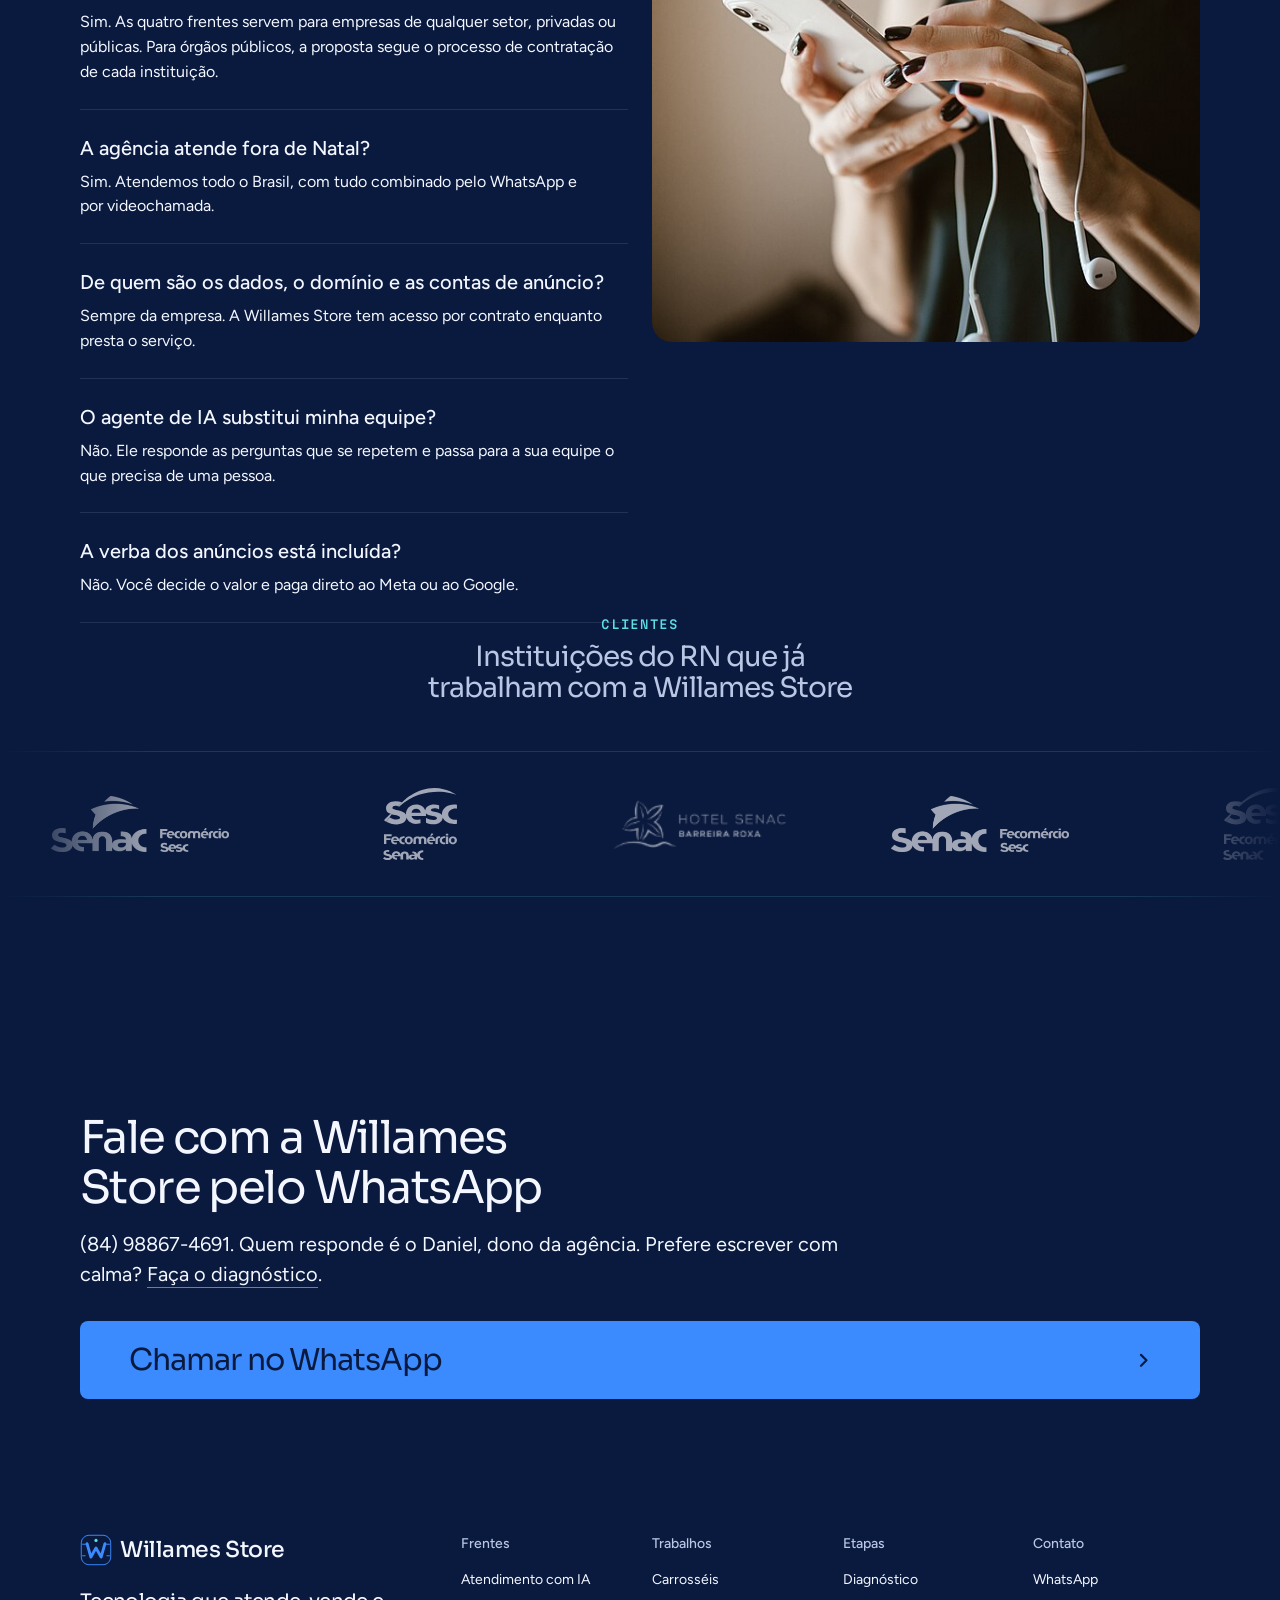
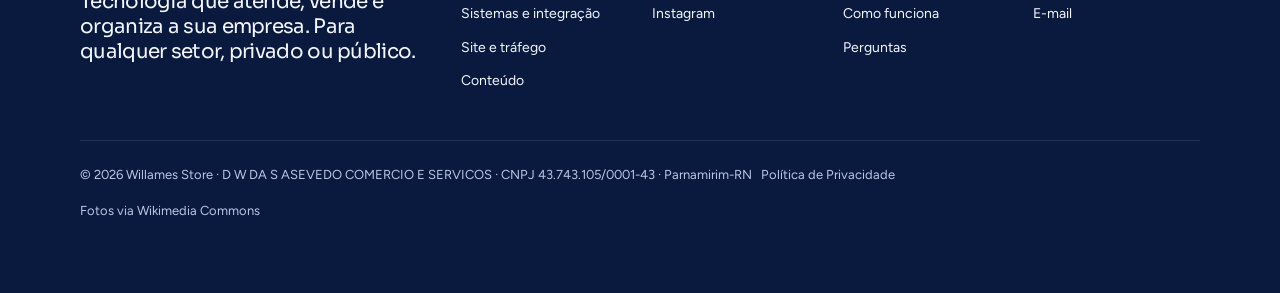
==== commit d8bb2846: "Corrige sobreposição das 4 frentes e adiciona envio do diagnóstico pelo WhatsApp" ====
--- a/index.html
+++ b/index.html
@@ -180,8 +180,8 @@
   .frentes__cta p { margin: 0; max-width: 60ch; color: var(--p-muted); }
   .frentes__cta strong { color: var(--p-ink); }
   /* o painel muda de tamanho conforme o nicho: a seção cresce quando a tela é baixa, sem invadir a próxima */
-  main > section#segmentos { height: auto; min-height: 100vh; min-height: 100svh; }
-  main > section#segmentos > .wrap { height: auto; }
+  main > section#segmentos, main > section#servicos { height: auto; min-height: 100vh; min-height: 100svh; }
+  main > section#segmentos > .wrap, main > section#servicos > .wrap { height: auto; }
   @media (max-width: 639px) { .seg__tabs { flex-wrap: nowrap; overflow-x: auto; margin-inline: calc(-1 * var(--s-4, 16px)); padding: 2px var(--s-4, 16px) 8px; scrollbar-width: none; } .seg__tab { flex: none; } }
   /* clientes: faixa de logos em movimento, no fim da página (padrão "logo wall": uma cor só, sem cartões) */
   .cli-band { position: relative; z-index: 1; padding: var(--s-9) 0 var(--s-9); }
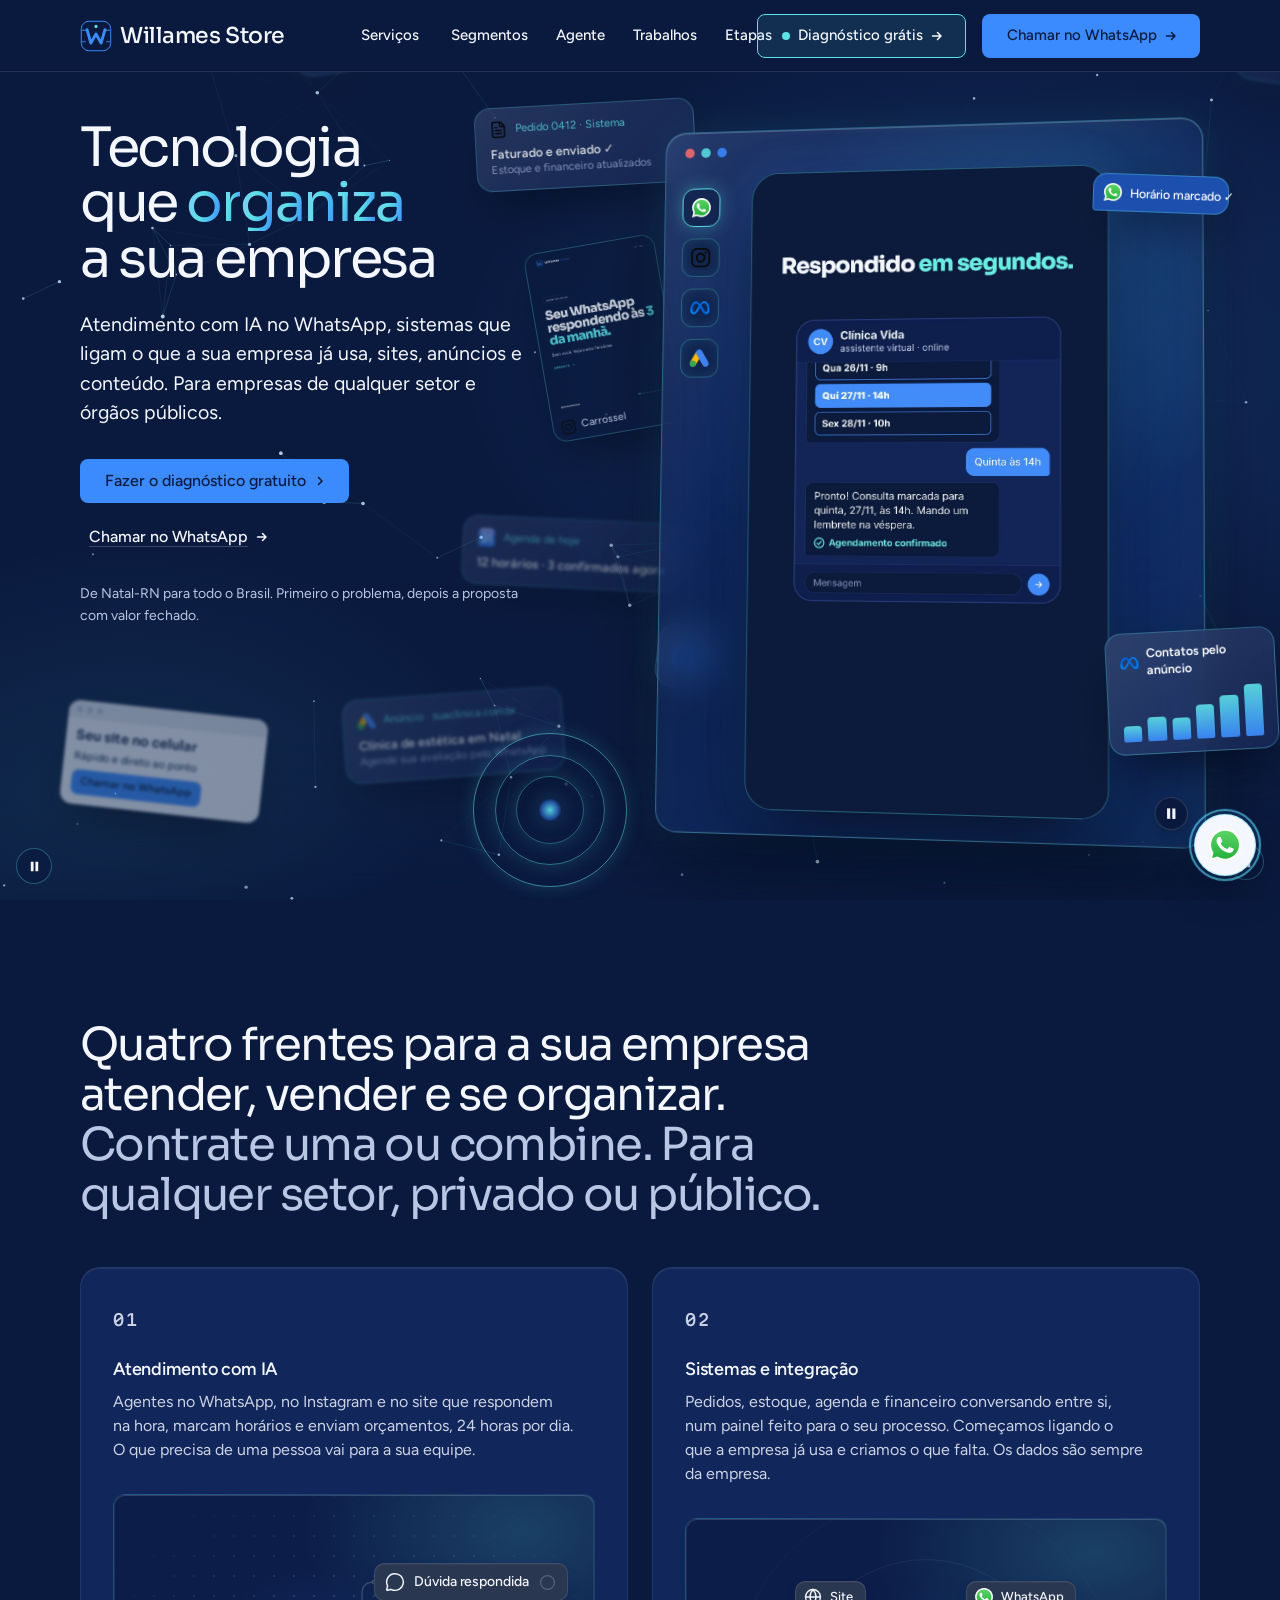
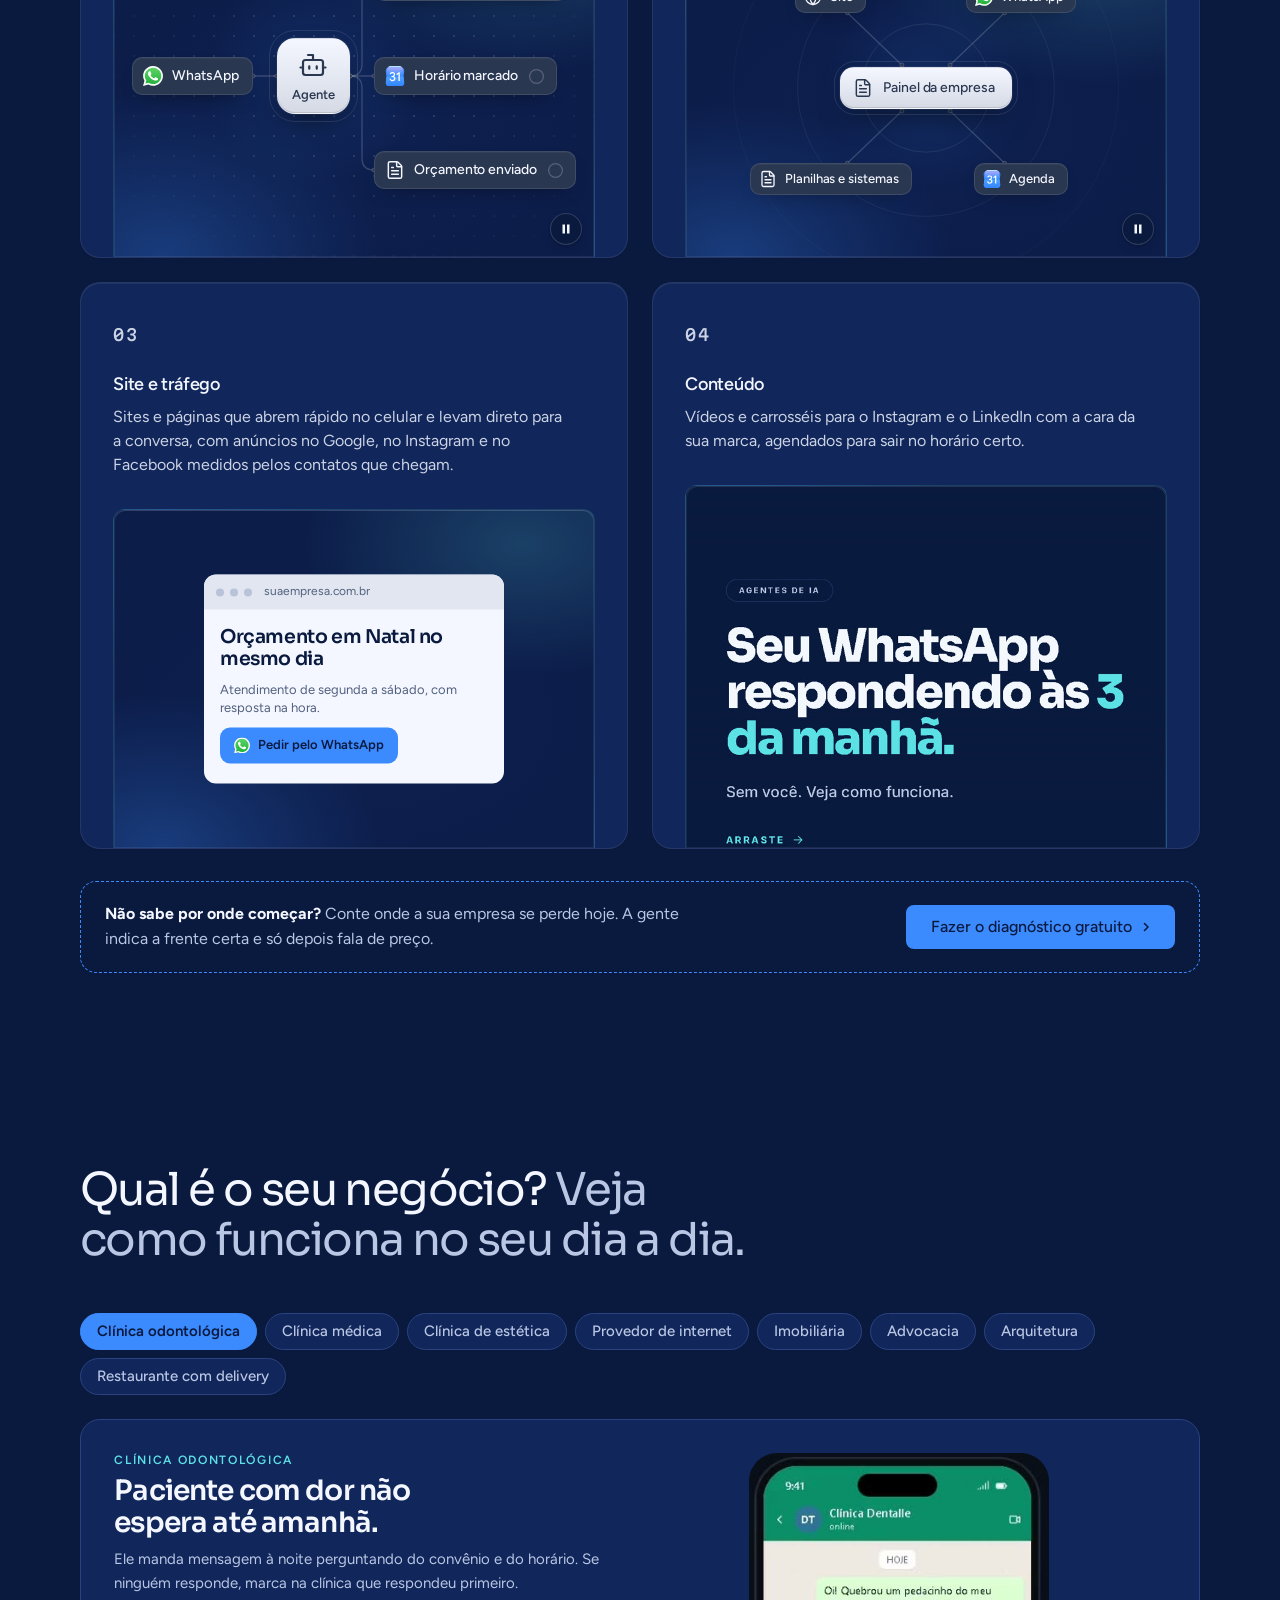
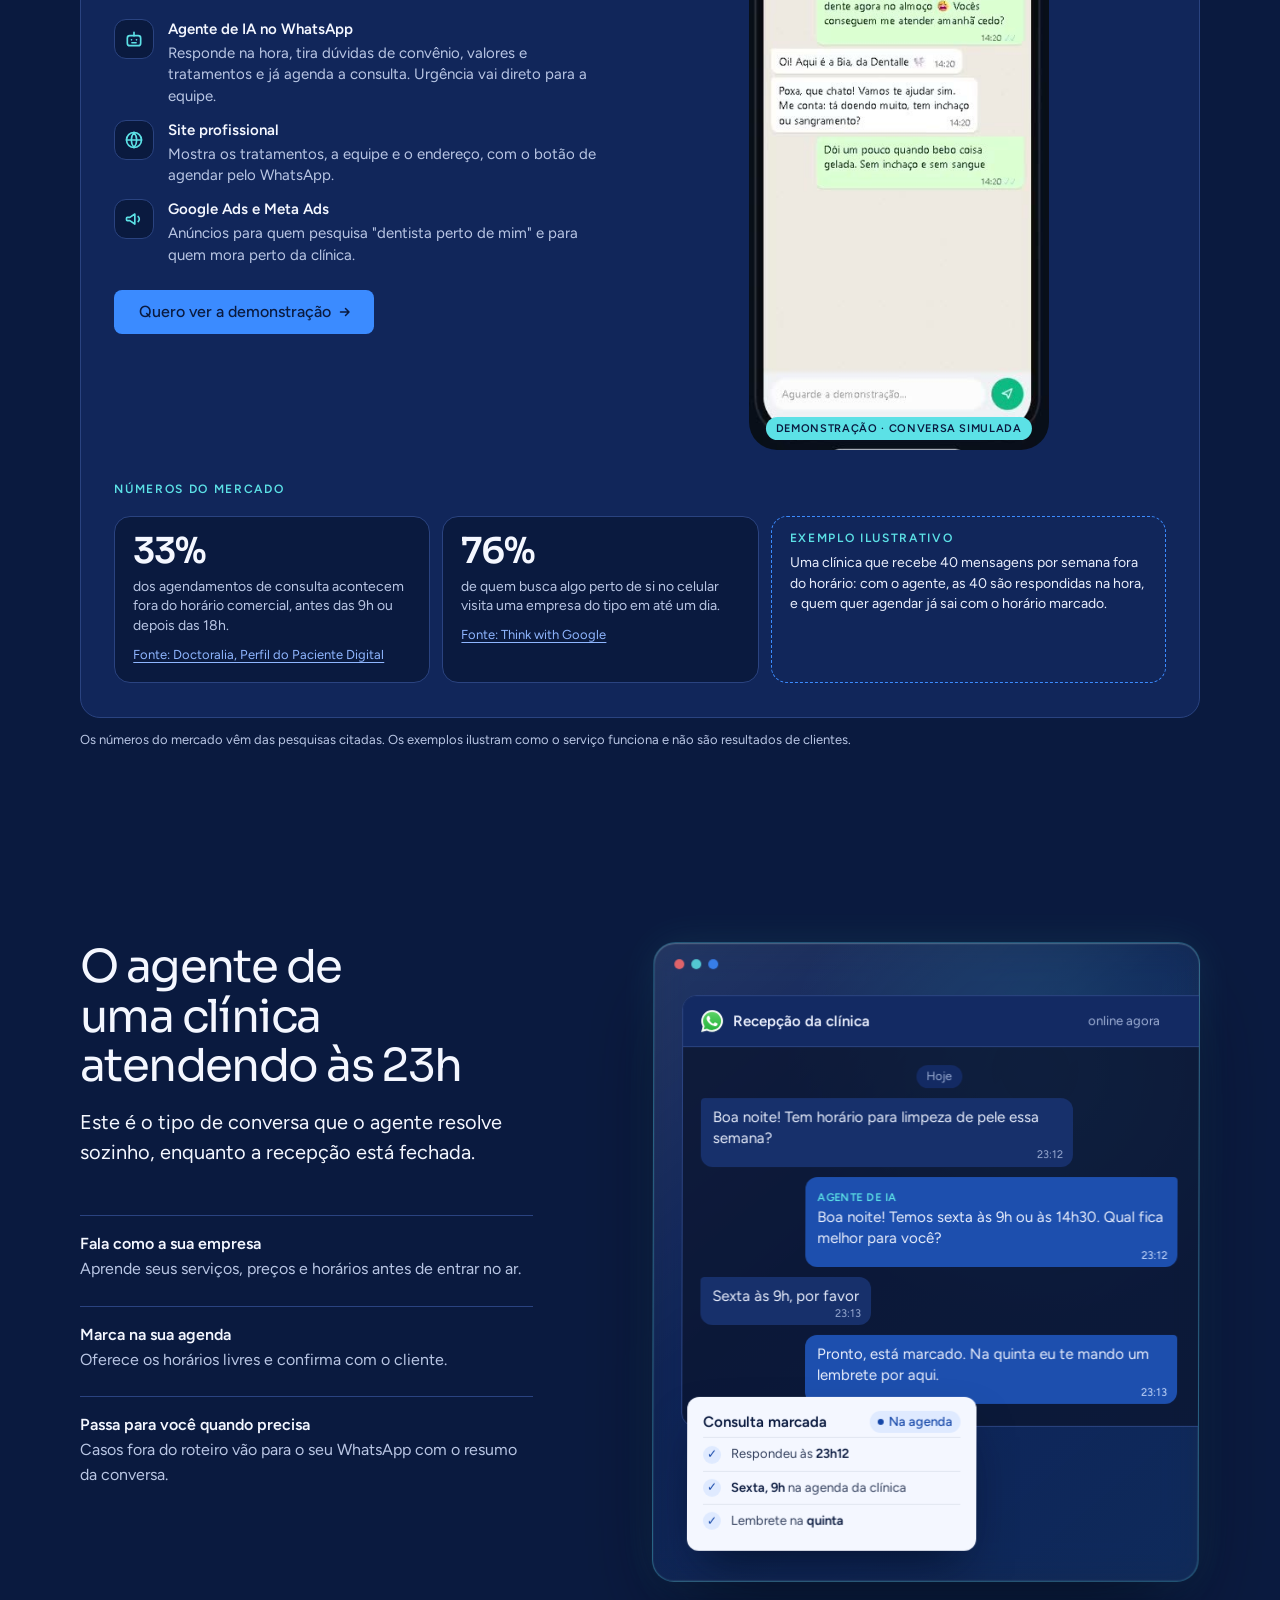
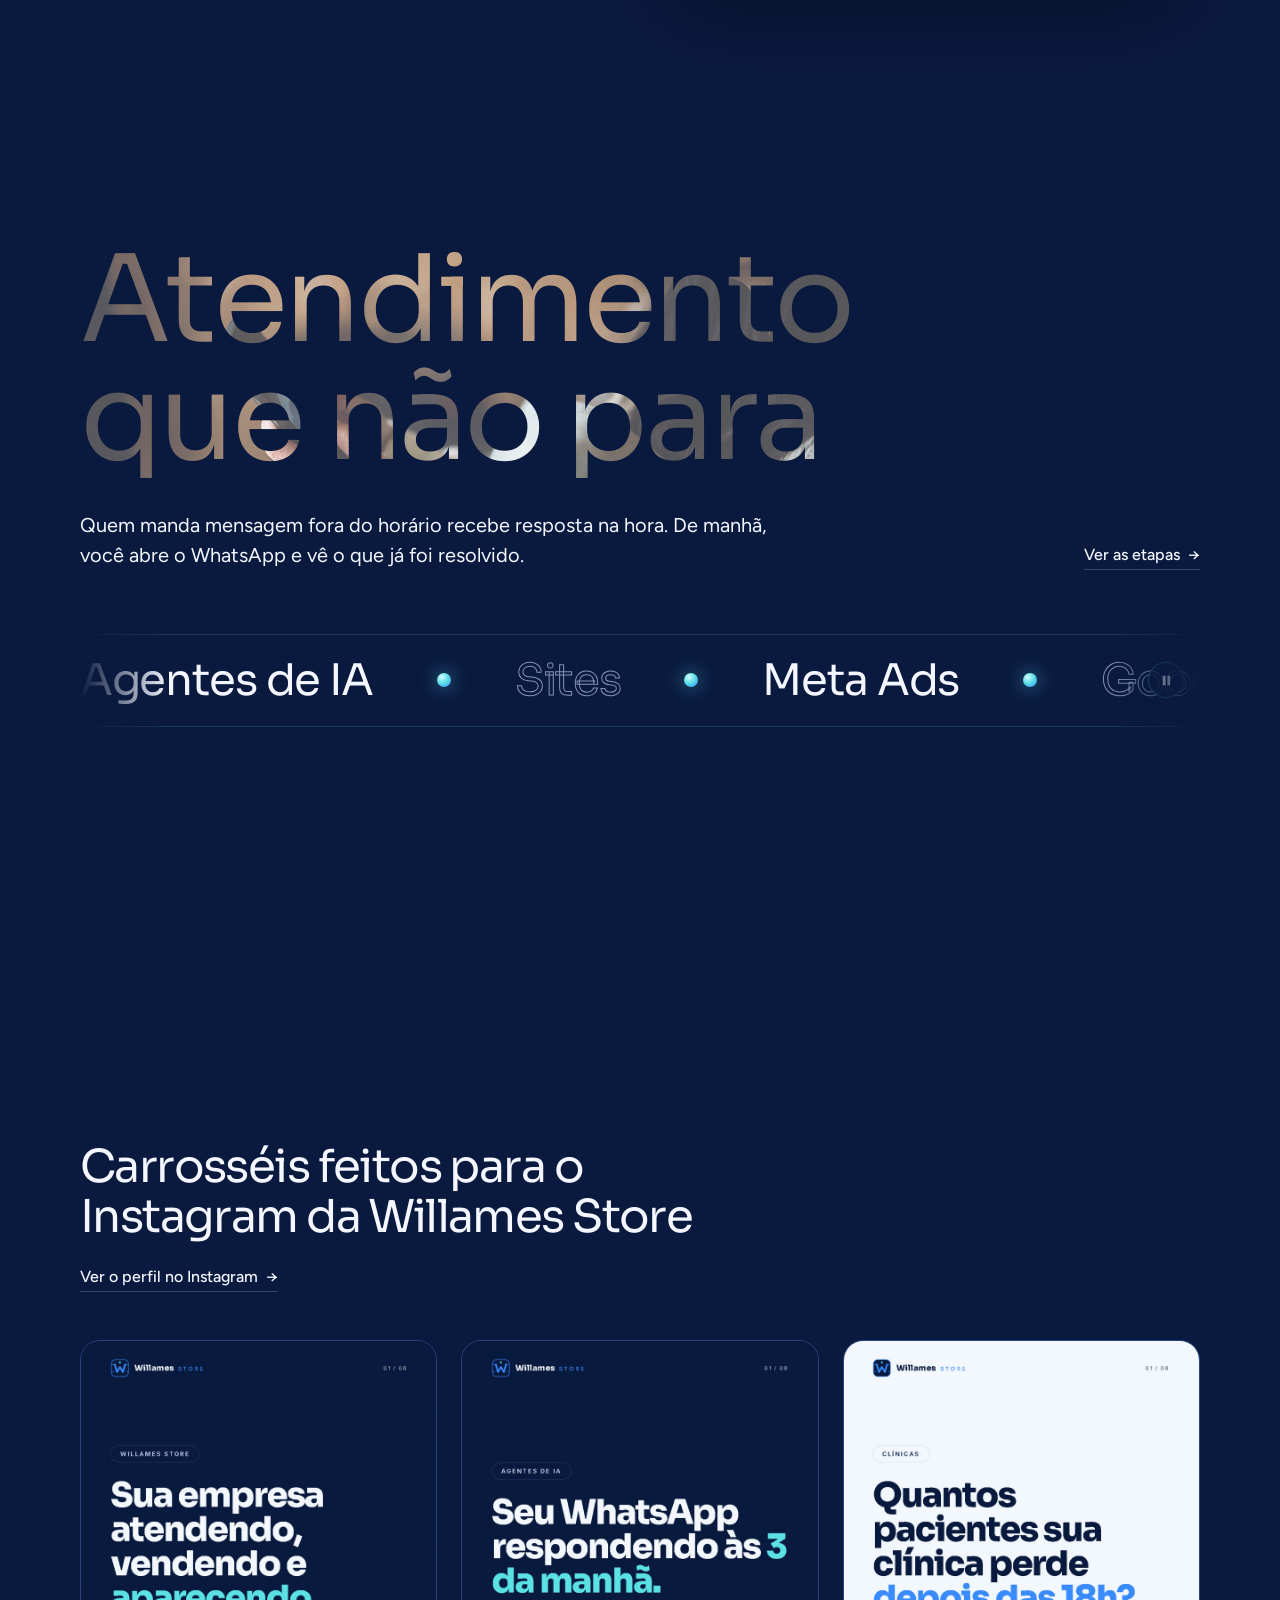
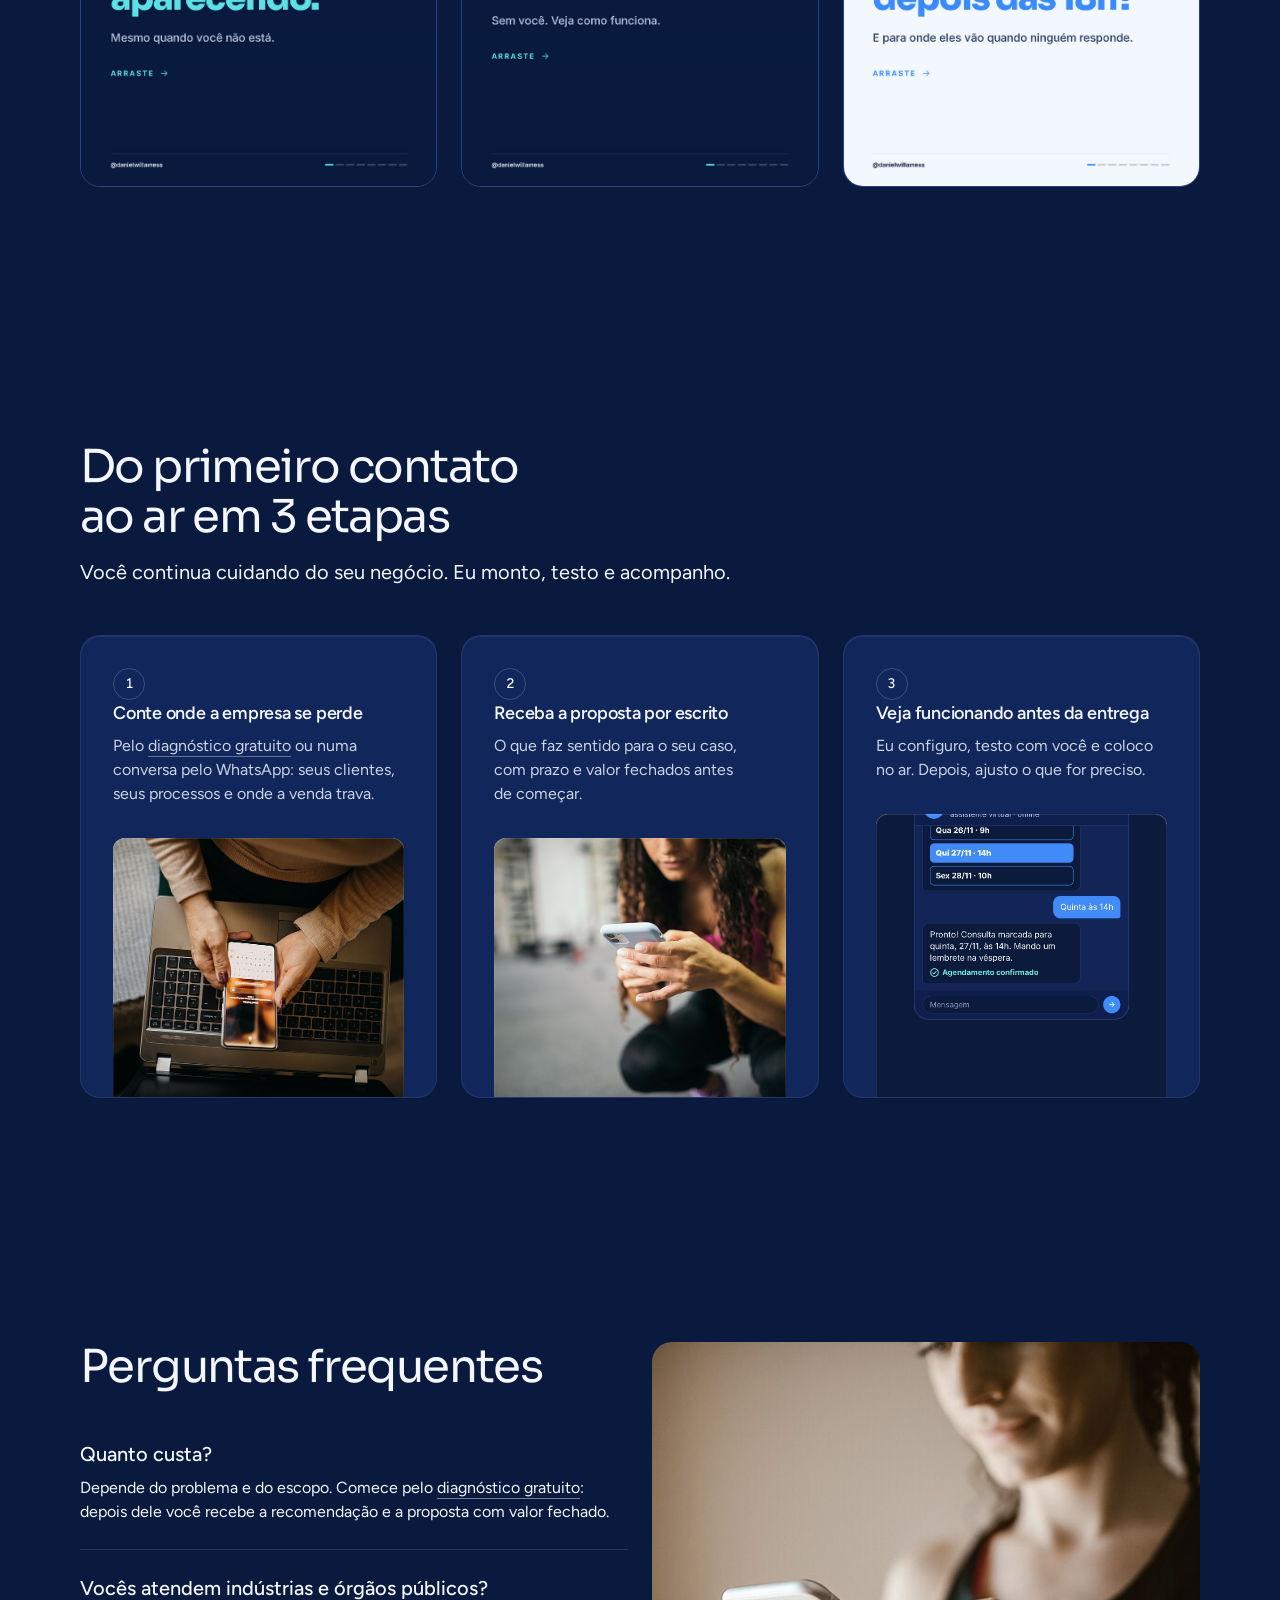
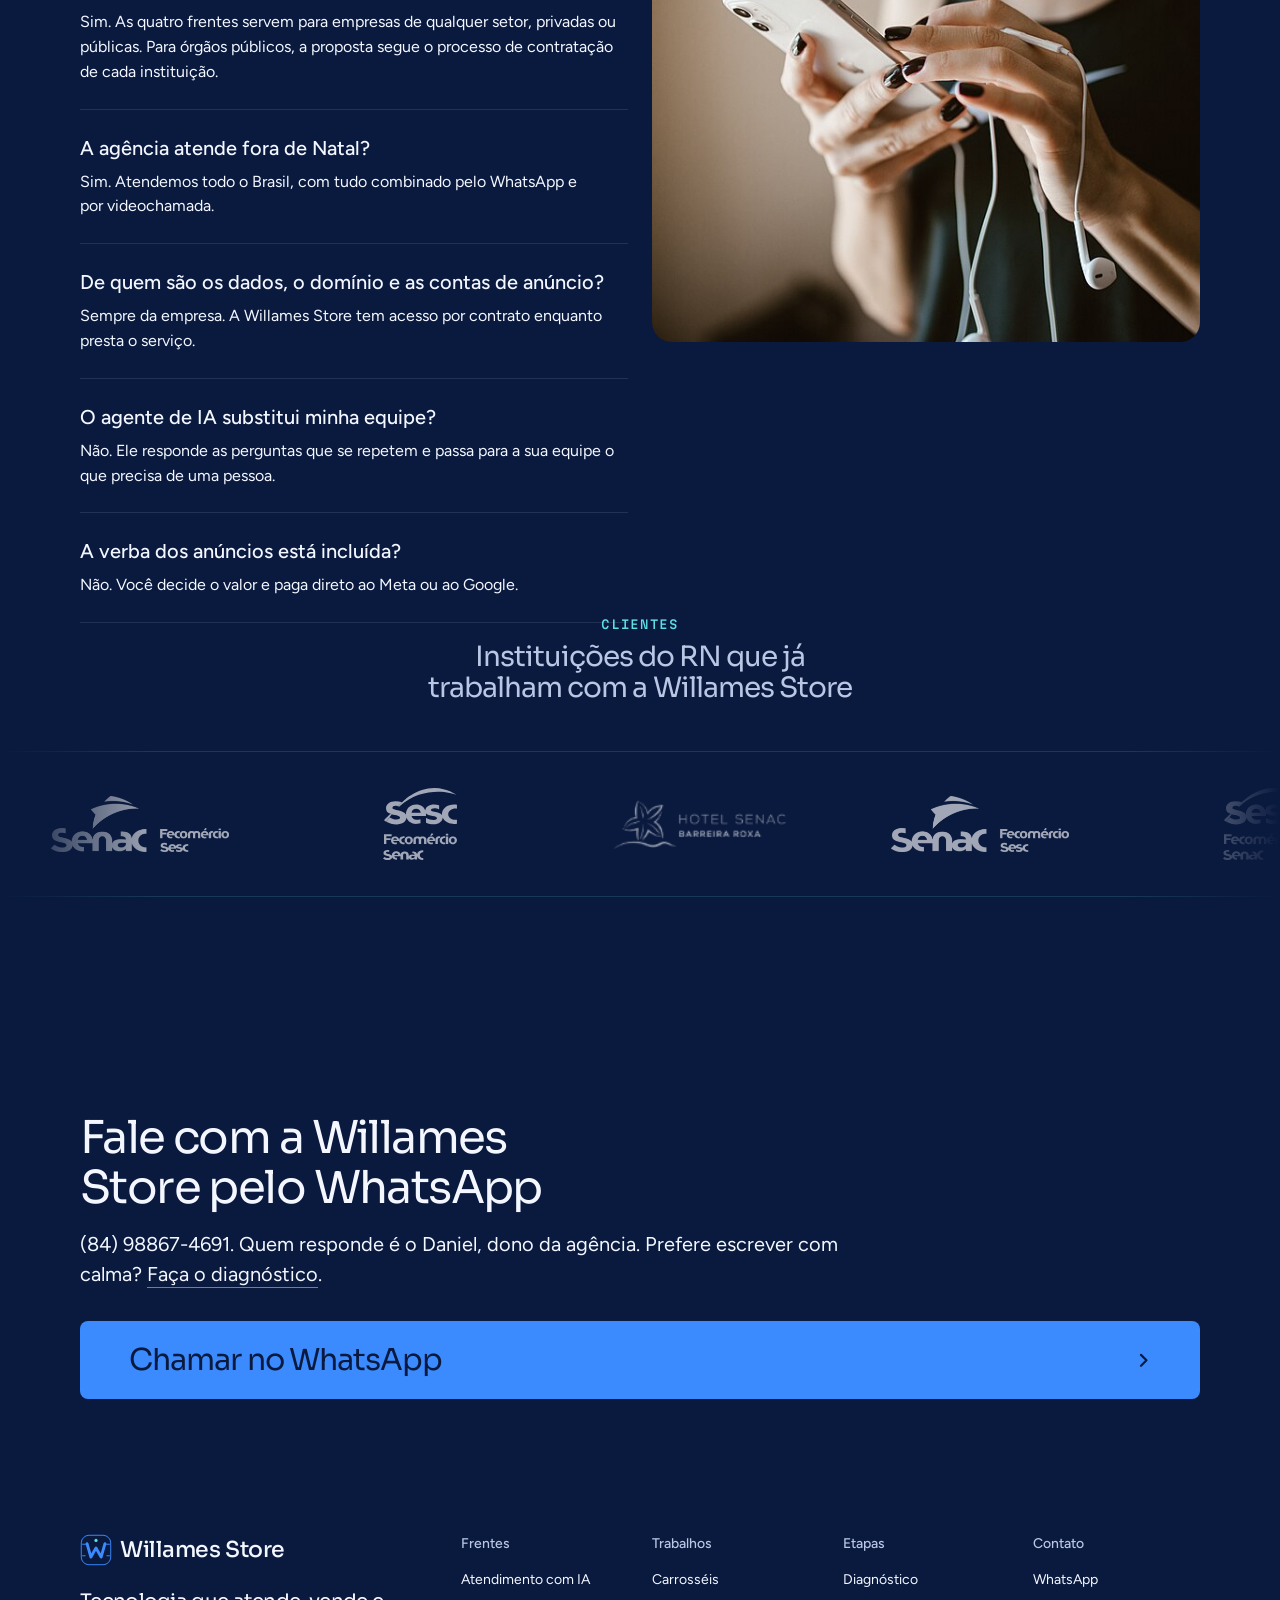
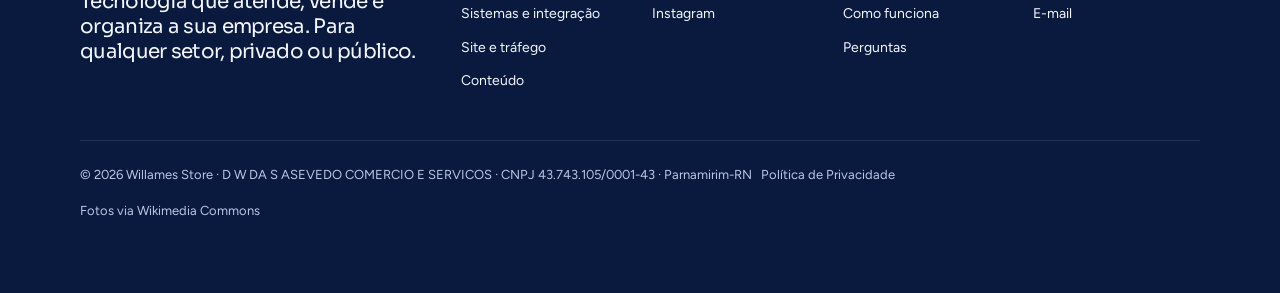
==== commit c8be0ce0: "Hero: palavra que troca alinhada à linha do título" ====
--- a/index.html
+++ b/index.html
@@ -42,7 +42,7 @@
 </style>
 <link rel="stylesheet" href="assets/diagrams/diagram.css">
 <link rel="stylesheet" href="assets/moments/giant-type-pass/moment.css">
-<link rel="stylesheet" href="assets/ws/ws-fx.css?v=20261127">
+<link rel="stylesheet" href="assets/ws/ws-fx.css?v=20261127b">
 <script>document.documentElement.classList.add('m-enter');setTimeout(()=>document.documentElement.classList.add('m-enter-done'),700)</script>
 <script src="assets/backgrounds/backgrounds.js"></script>
 <script>document.documentElement.classList.add('mo-js');setTimeout(()=>document.documentElement.classList.add('mo-safe'),2500)</script>
--- a/assets/ws/ws-fx.css
+++ b/assets/ws/ws-fx.css
@@ -73,8 +73,8 @@
 .ws-rail svg { width: 18px; height: 18px; stroke: #cfe6ff; fill: none; stroke-width: 1.8; stroke-linecap: round; stroke-linejoin: round; }
 
 /* ---------- título animado (kinetic typography) ---------- */
-.ws-rotate { display: inline-grid; vertical-align: bottom; white-space: nowrap; }
-.ws-rotate > span { grid-area: 1 / 1; background: linear-gradient(100deg, #8fc4ff 0%, #5ce1e6 45%, #3b8bff 100%); -webkit-background-clip: text; background-clip: text; color: transparent; padding-bottom: .08em; }
+.ws-rotate { display: inline-grid; vertical-align: baseline; white-space: nowrap; }
+.ws-rotate > span { grid-area: 1 / 1; background: linear-gradient(100deg, #8fc4ff 0%, #5ce1e6 45%, #3b8bff 100%); -webkit-background-clip: text; background-clip: text; color: transparent; padding-bottom: .08em; margin-bottom: -.08em; }
 .ws-rotate .ws-ch { display: inline-block; background: inherit; -webkit-background-clip: text; background-clip: text; color: transparent;
   transform-origin: 50% 100%; animation: ws-in .6s cubic-bezier(.2,.9,.25,1) both; animation-delay: calc(var(--i) * 32ms); }
 .ws-rotate .is-out .ws-ch { animation: ws-out .38s cubic-bezier(.6,0,.8,.4) both; animation-delay: calc(var(--i) * 18ms); }
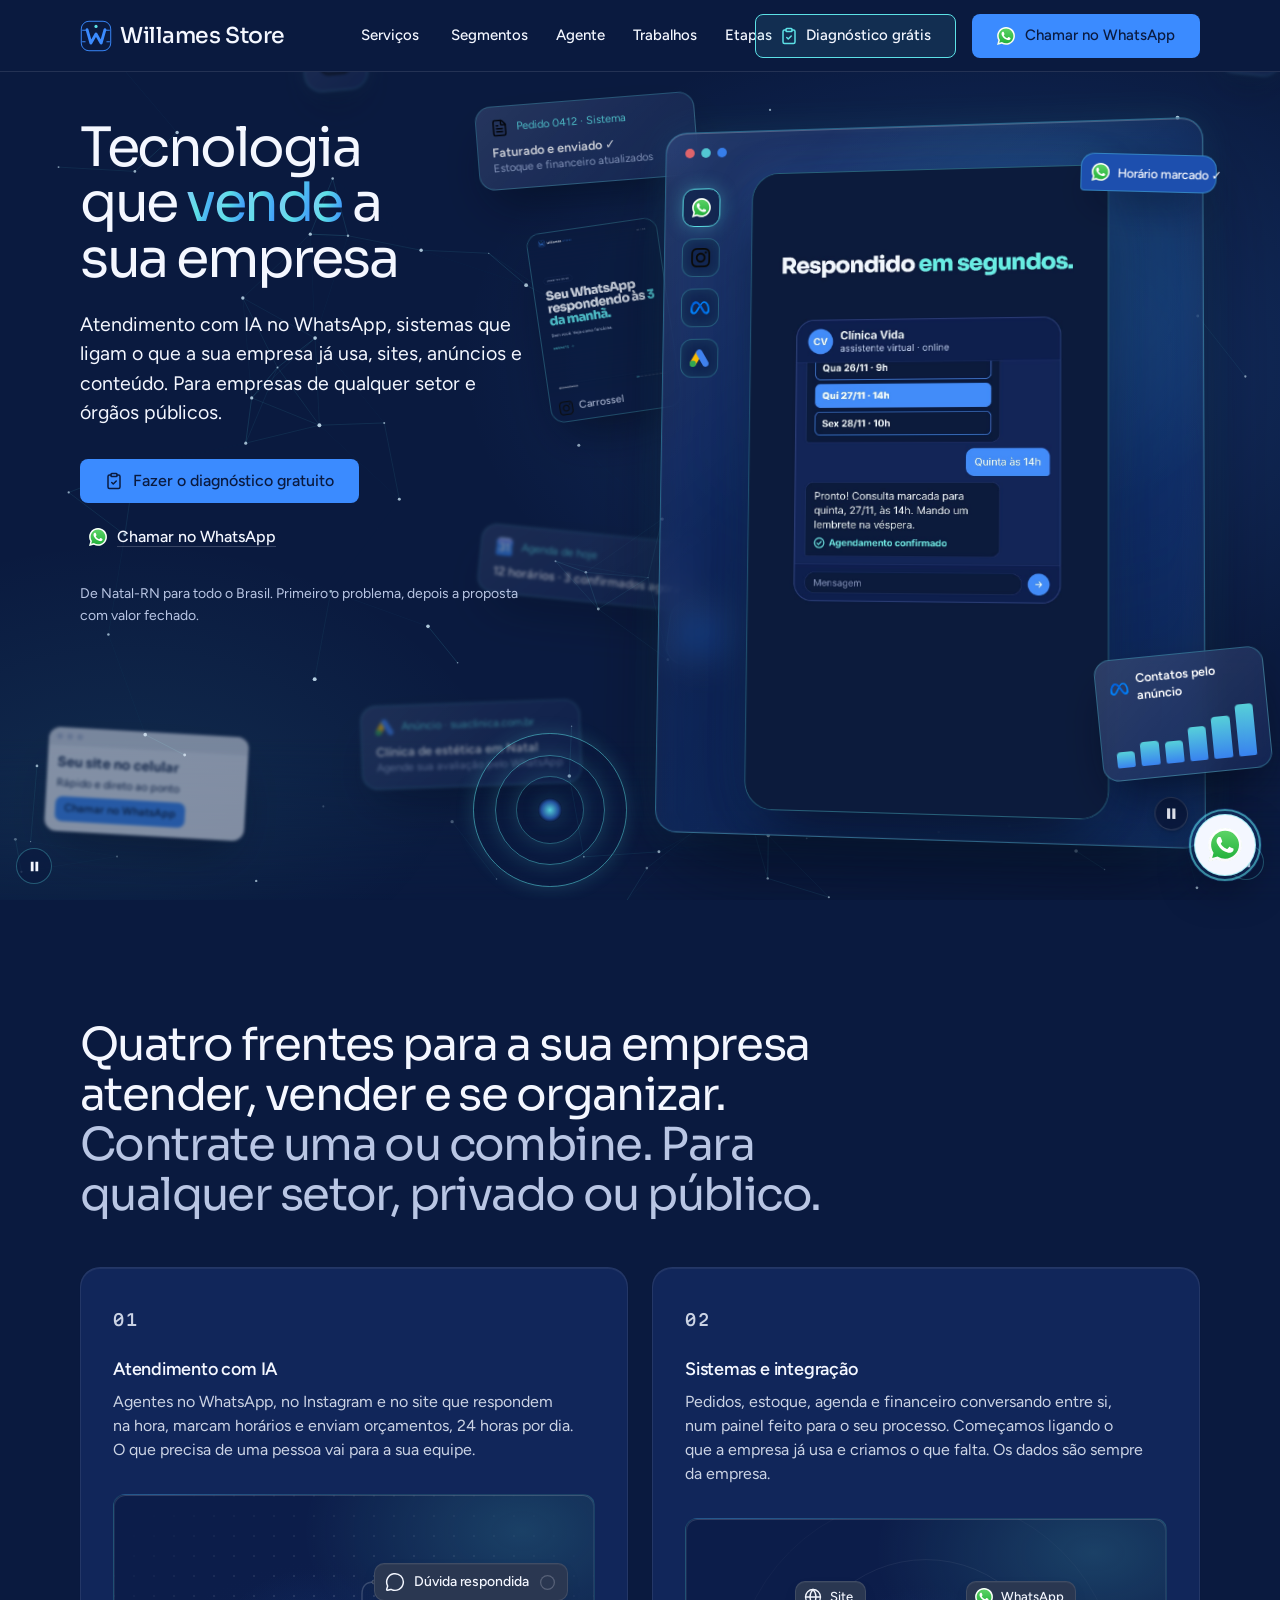
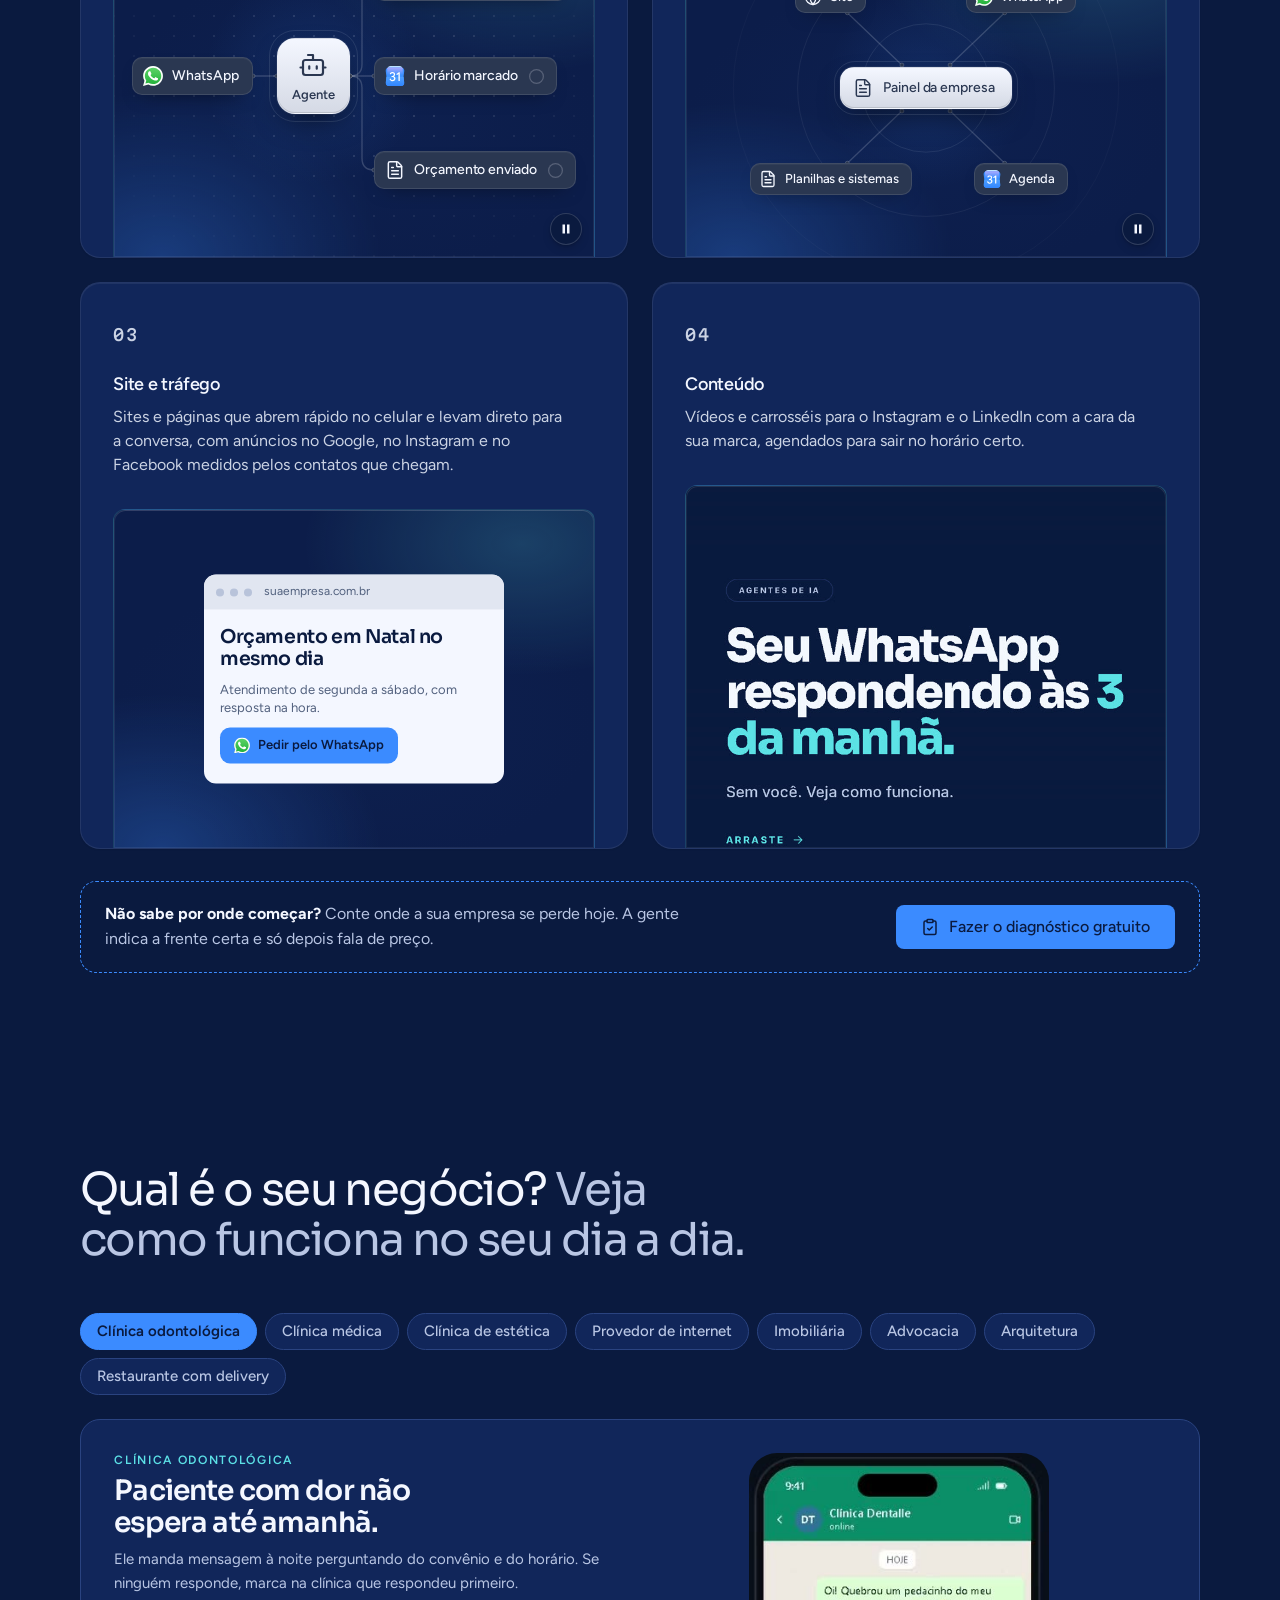
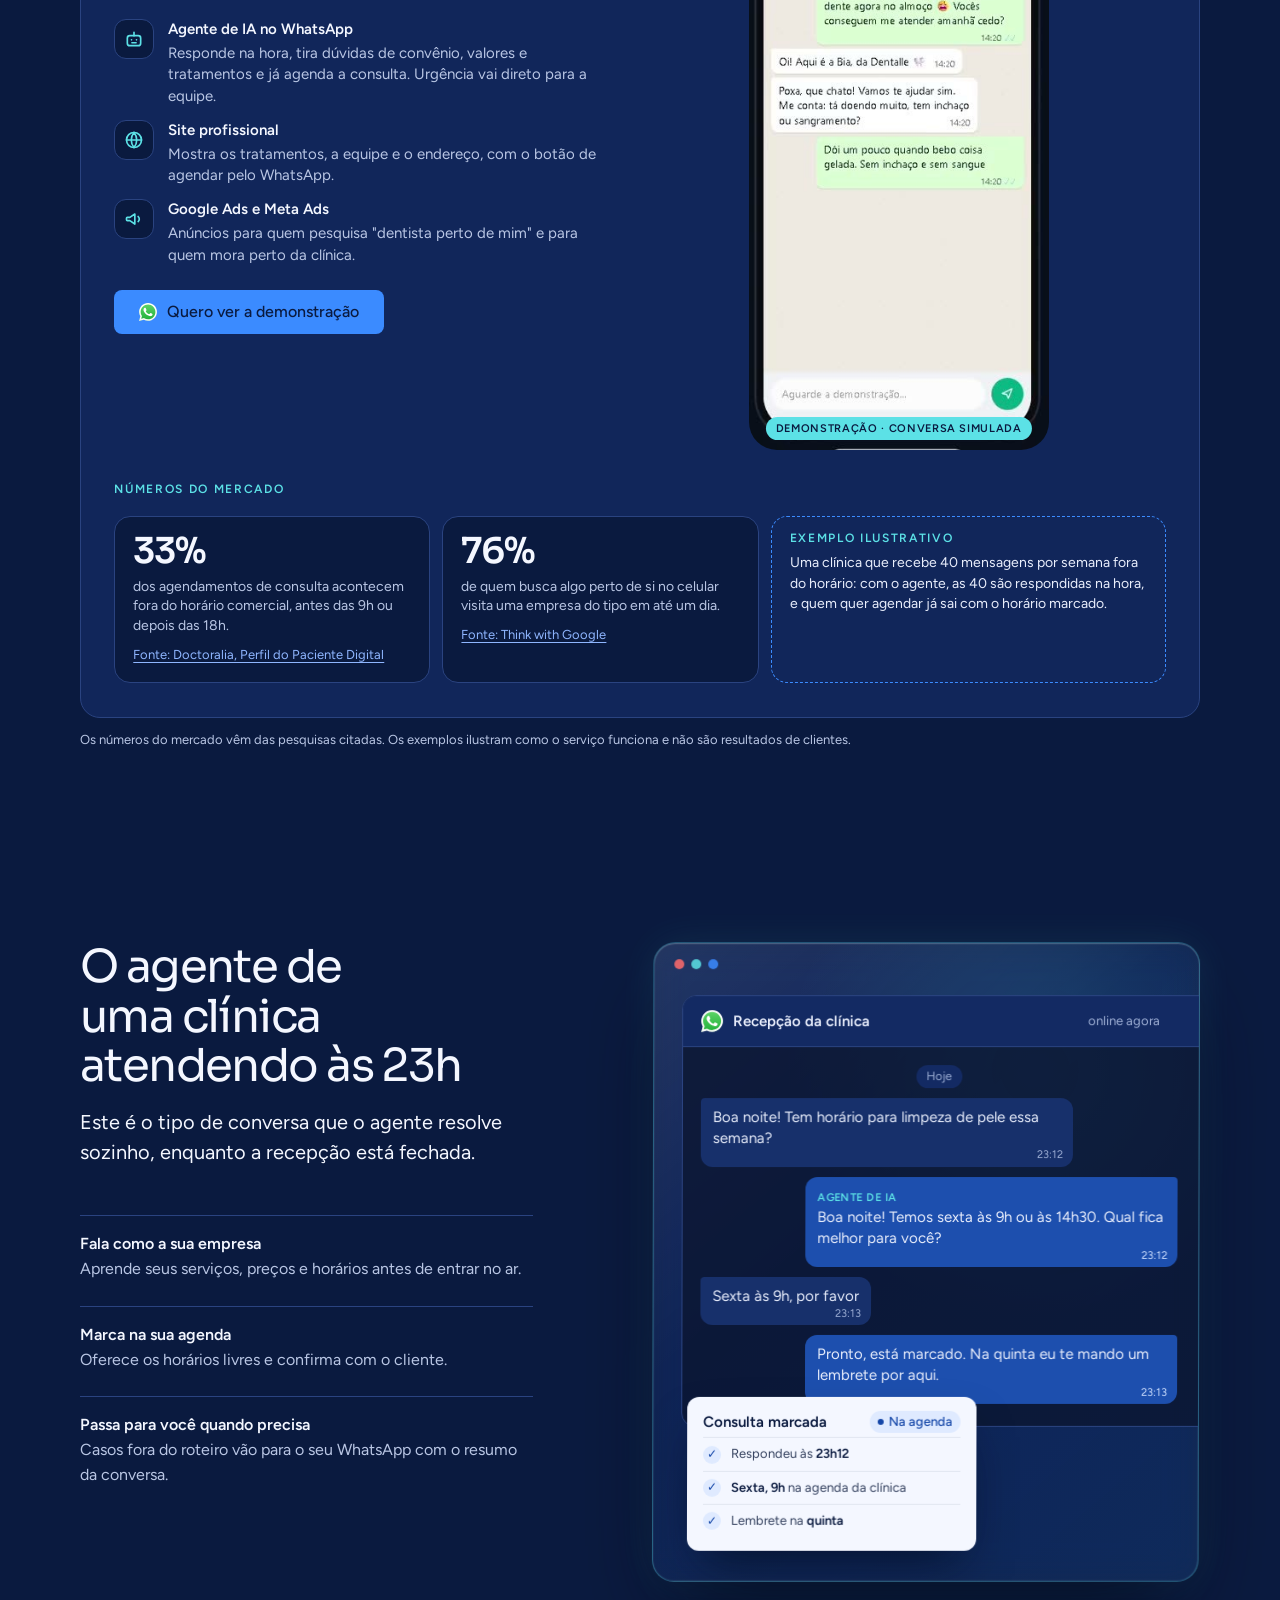
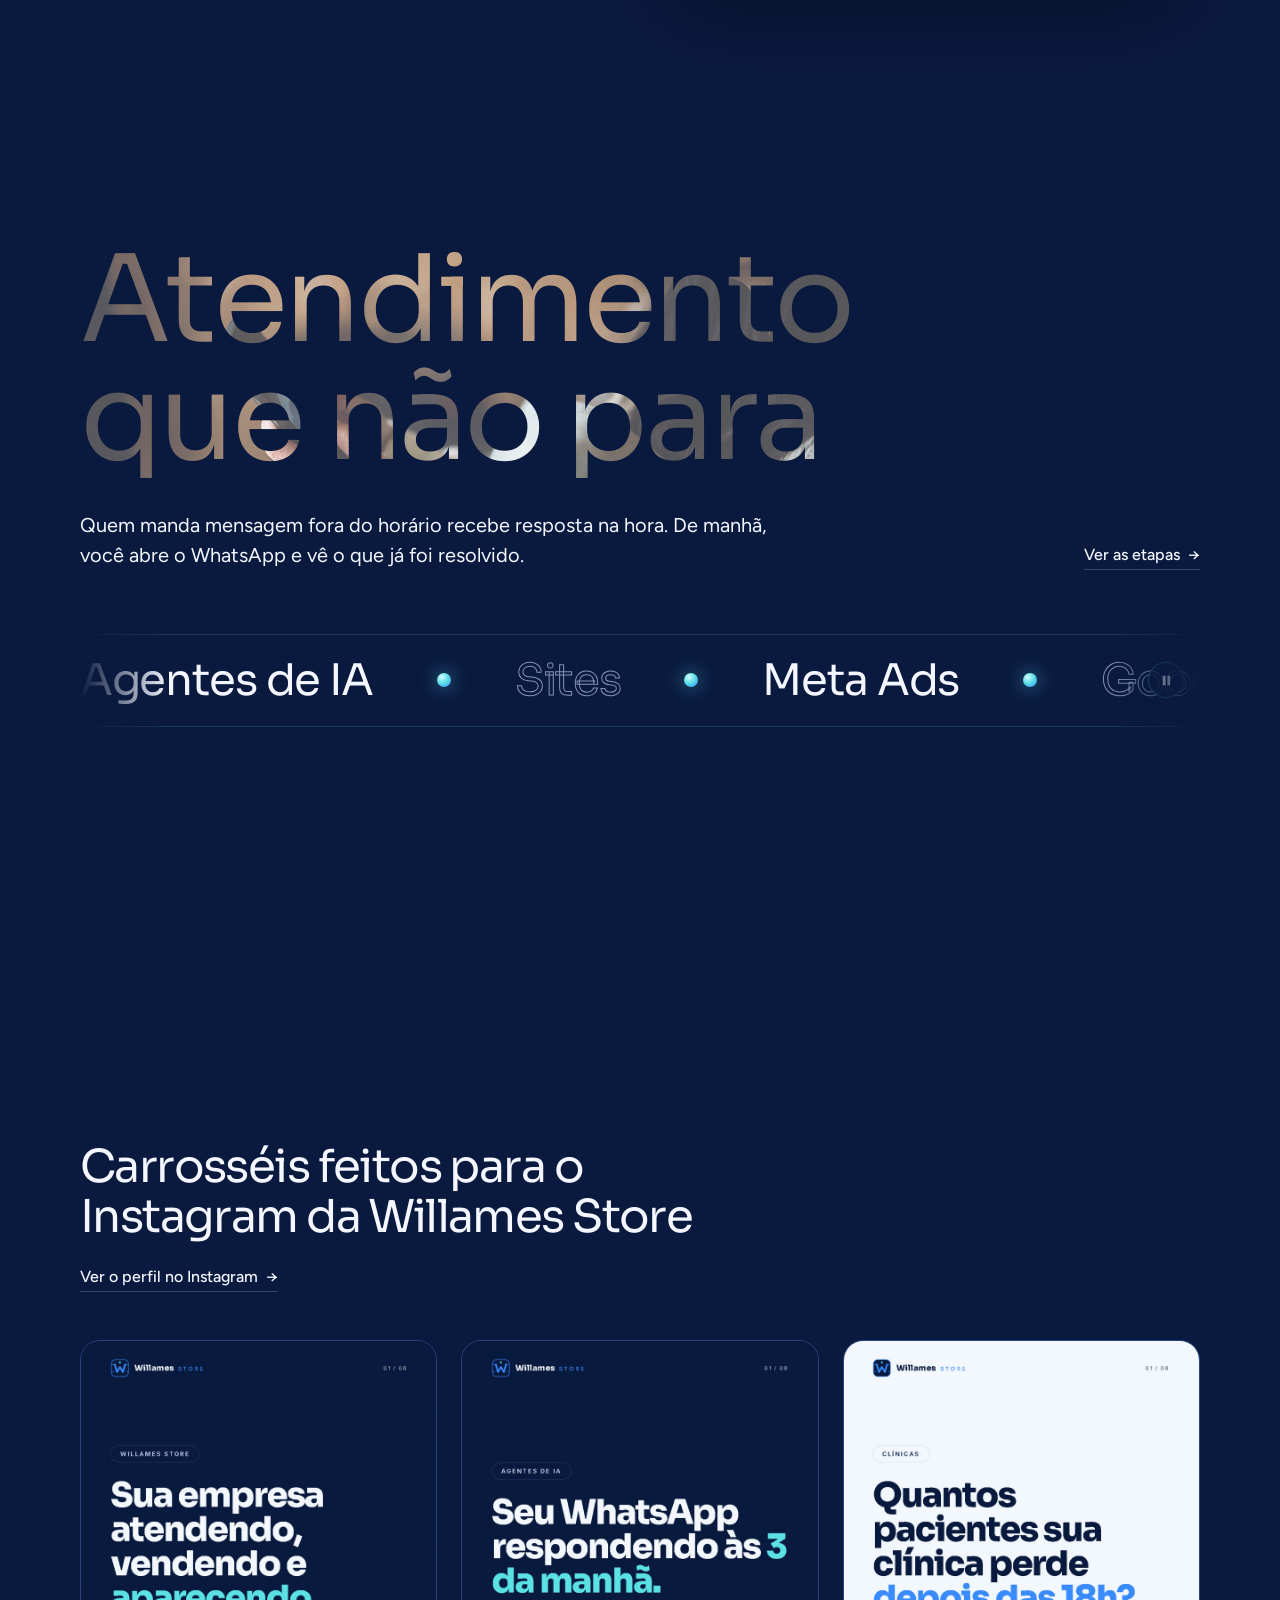
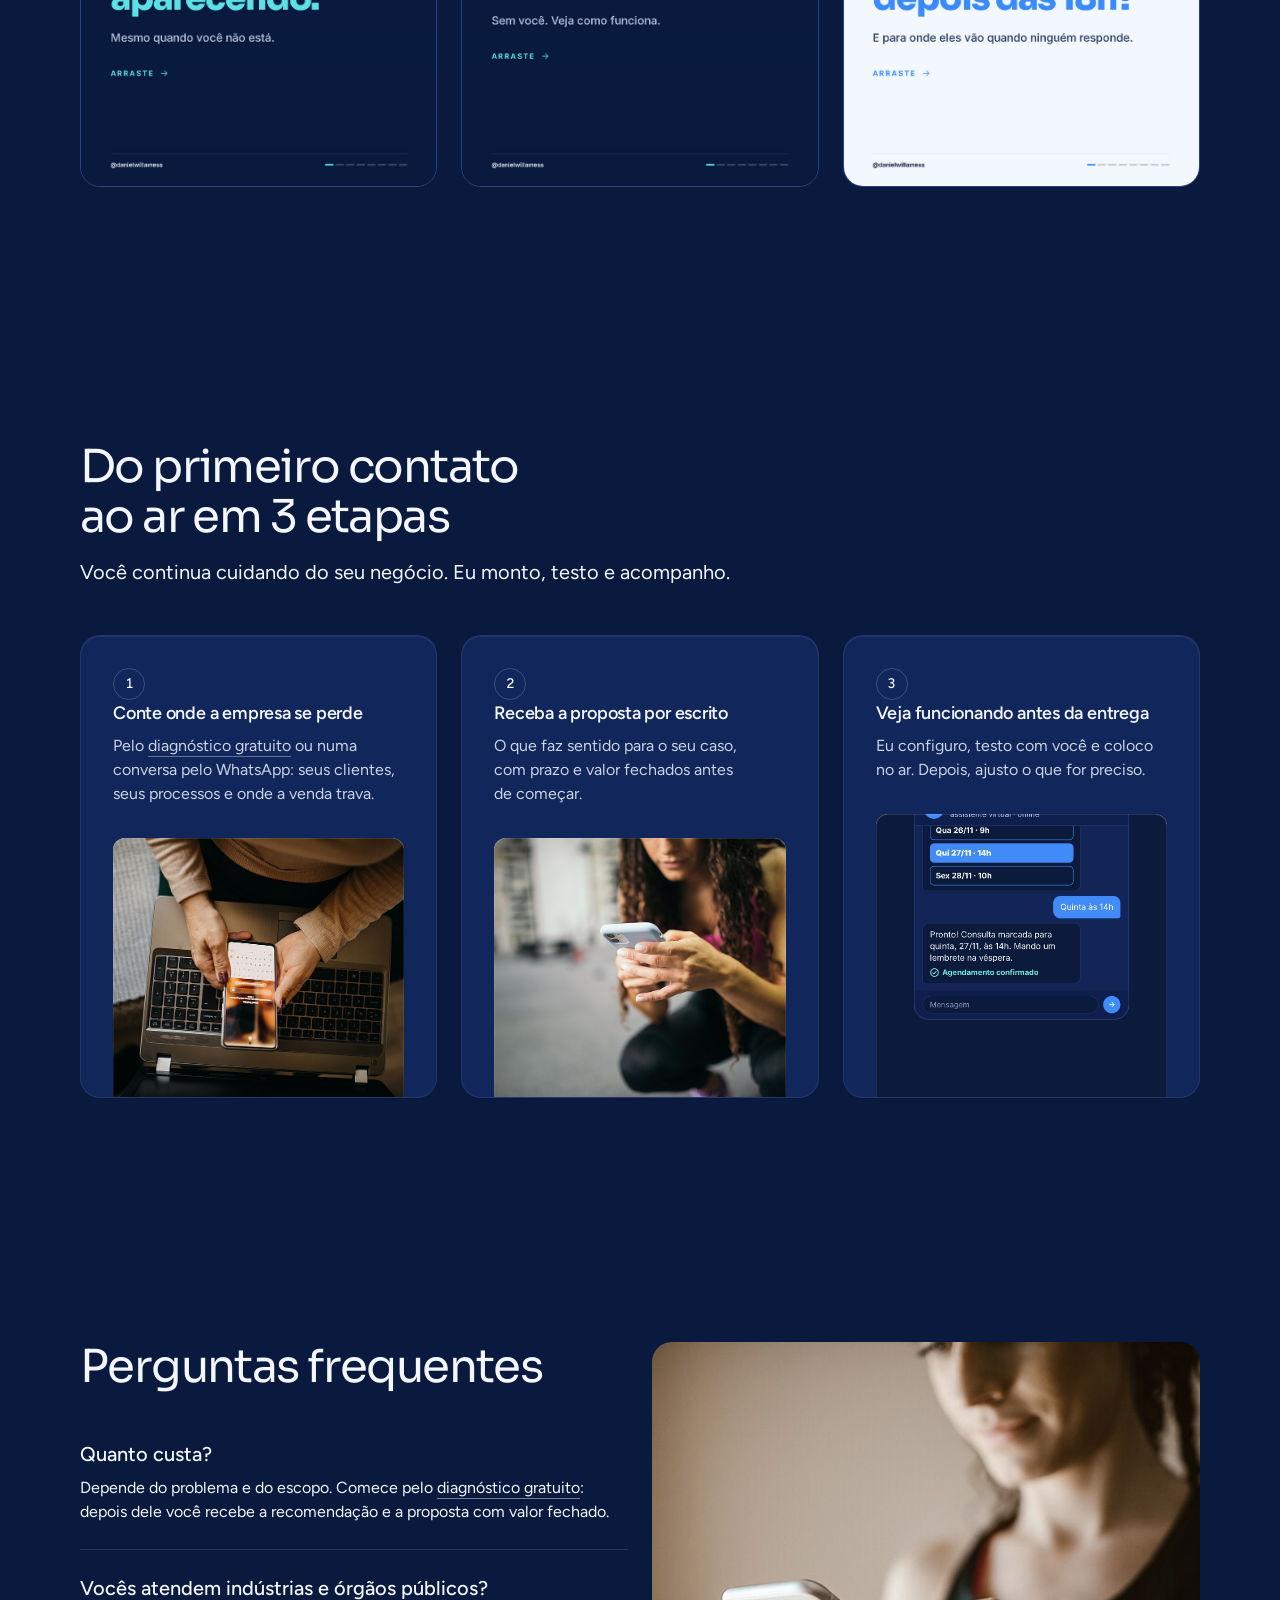
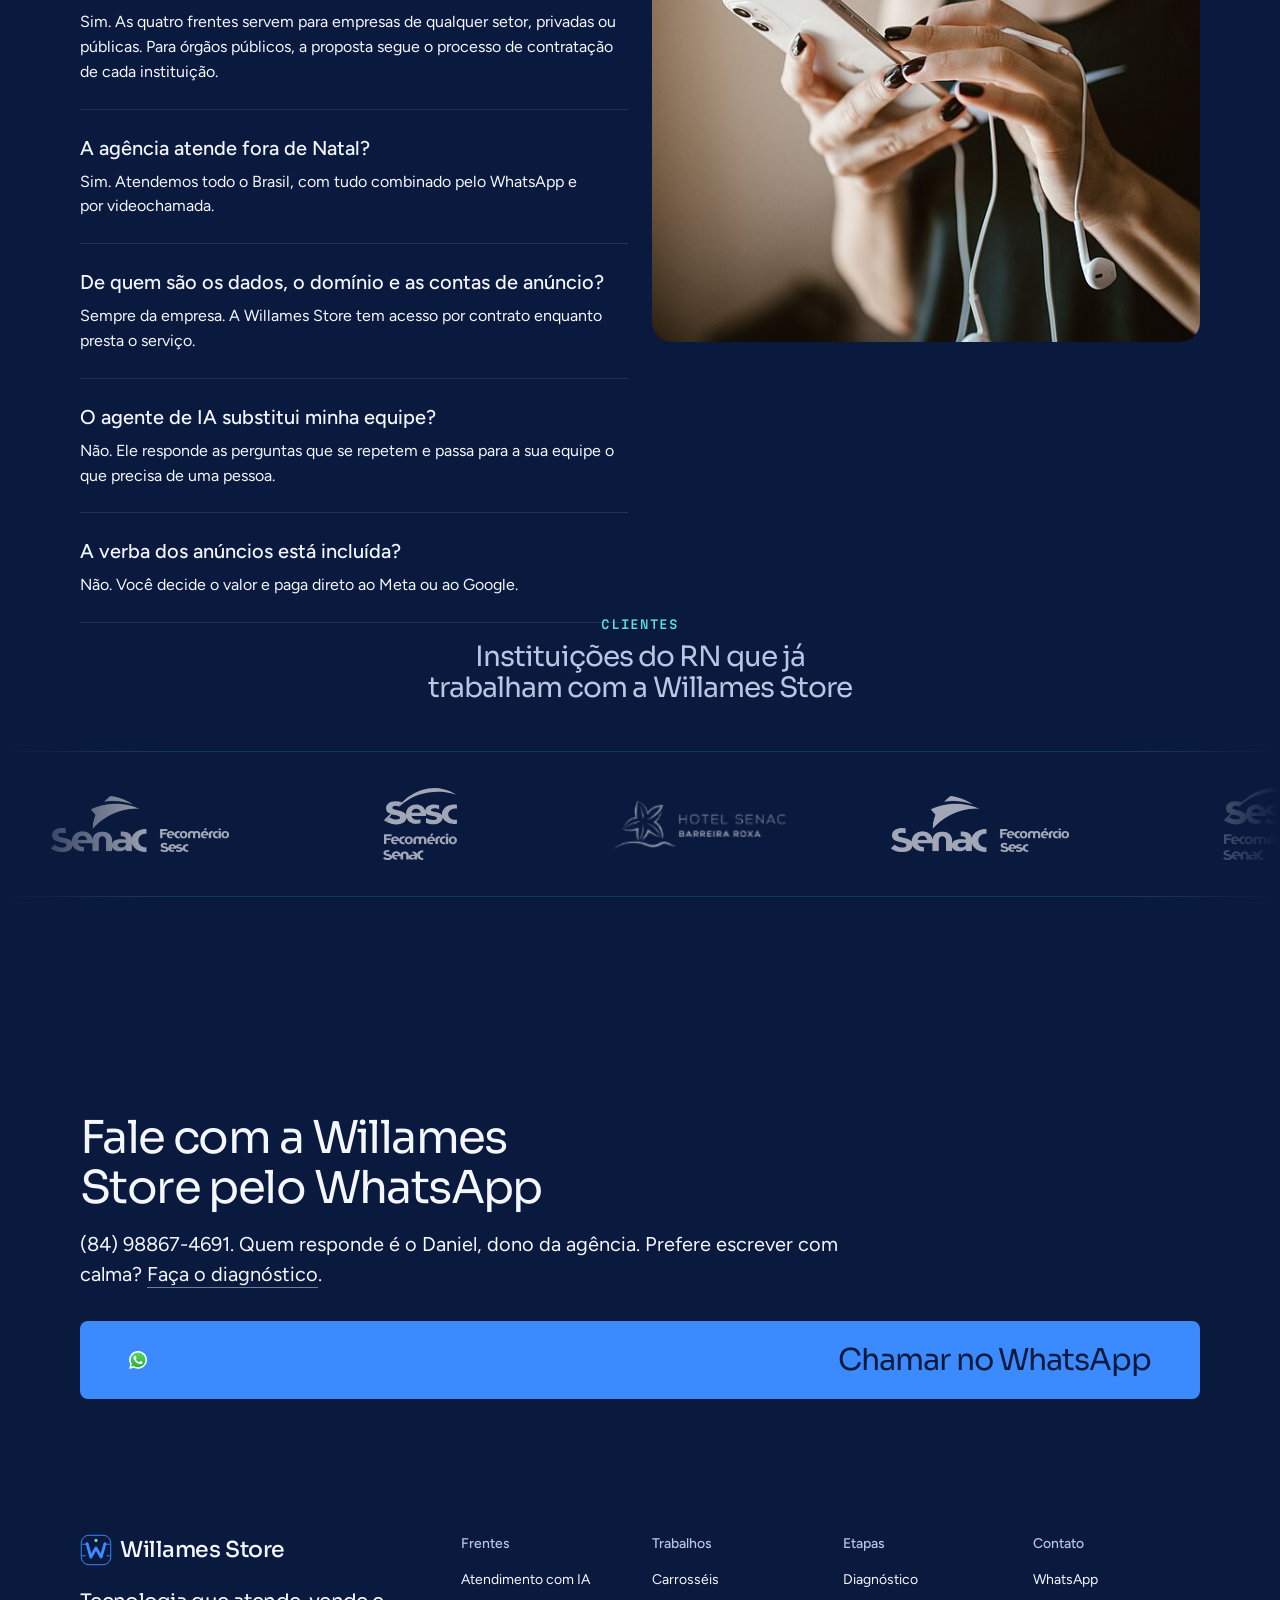
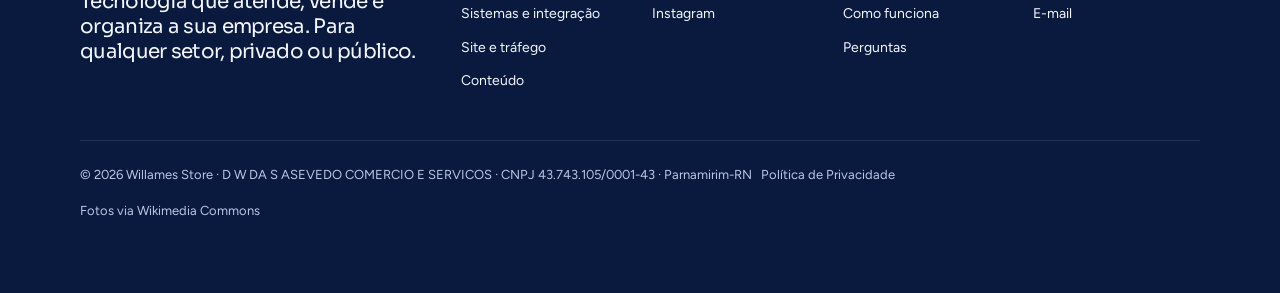
==== commit 1cb64154: "Botões: ícone do serviço no lugar das setas" ====
--- a/index.html
+++ b/index.html
@@ -166,6 +166,15 @@
   .seg__nota { margin: var(--s-3, 12px) 0 0; font-size: 13px; color: var(--muted); }
   @media (max-width: 1023px) { .seg__panel { grid-template-columns: 1fr; } }
   @media (max-width: 639px) { .seg__side { grid-template-columns: 1fr; } }
+  /* botões: no lugar da seta, o ícone do que o botão faz (WhatsApp ou diagnóstico), à esquerda do texto */
+  html[data-buttons="arrow"] :is(.btn--primary, .btn--secondary)::after { content: none !important; display: none !important; }
+  .btn { gap: 10px; }
+  a.btn[href*="wa.me"]::before, a.btn[href^="diagnostico.html"]::before { content: ""; flex: none; width: 18px; height: 18px; }
+  a.btn[href*="wa.me"]::before { background: url("assets/icons/whatsapp.svg") center / contain no-repeat; }
+  a.btn[href^="diagnostico.html"]::before { background: currentColor; -webkit-mask: var(--ic-diag) center / contain no-repeat; mask: var(--ic-diag) center / contain no-repeat; }
+  .btn--xl[href*="wa.me"]::before { width: 22px; height: 22px; }
+  :root { --ic-diag: url("data:image/svg+xml,%3Csvg xmlns='http://www.w3.org/2000/svg' viewBox='0 0 24 24' fill='none' stroke='black' stroke-width='2' stroke-linecap='round' stroke-linejoin='round'%3E%3Crect x='8' y='2' width='8' height='4' rx='1'/%3E%3Cpath d='M16 4h2a2 2 0 0 1 2 2v14a2 2 0 0 1-2 2H6a2 2 0 0 1-2-2V6a2 2 0 0 1 2-2h2'/%3E%3Cpath d='m9 14 2 2 4-4'/%3E%3C/svg%3E"); }
+  .btn--diag::before { color: #5ce1e6; }
   /* diagnóstico em destaque no topo: botão com contorno ciano e um ponto que pulsa */
   .nav__actions .btn--diag, .btn--diag { display: inline-flex; align-items: center; gap: 8px; color: #f4f7ff; background: rgb(92 225 230 / .1); border: 1px solid #5ce1e6; box-shadow: 0 0 0 0 rgb(92 225 230 / .35); }
   .btn--diag:hover { background: rgb(92 225 230 / .2); }
@@ -249,7 +258,7 @@
       <div class="nav__item"><a class="nav__link" href="#como-funciona">Etapas</a></div>
     </nav>
     <div class="nav__actions">
-      <a class="btn btn--primary btn--diag" href="diagnostico.html"><i class="btn--diag__dot" aria-hidden="true"></i>Diagnóstico grátis</a>
+      <a class="btn btn--primary btn--diag" href="diagnostico.html">Diagnóstico grátis</a>
       <a class="btn btn--primary nav__wa" href="https://wa.me/5584988674691?text=Oi%20Daniel%2C%20vi%20o%20site%20da%20Willames%20Store%20e%20quero%20saber%20mais">Chamar no WhatsApp</a>
     </div>
     <button class="nav__toggle" type="button" aria-expanded="false" aria-label="Menu">
@@ -279,7 +288,7 @@
         <h1 id="hero-h" aria-label="Tecnologia que atende, vende e organiza a sua empresa">Tecnologia que <span class="ws-rotate" data-words="atende,vende,organiza,agenda"><span>atende</span></span> a sua empresa</h1>
         <p class="hero__lead">Atendimento com IA no WhatsApp, sistemas que ligam o que a sua empresa já usa, sites, anúncios e conteúdo. Para empresas de qualquer setor e órgãos públicos.</p>
         <div class="btn-row">
-          <a class="btn btn--primary" href="diagnostico.html">Fazer o diagnóstico gratuito<svg class="m-arrow" viewBox="0 0 12 12" aria-hidden="true"><path class="m-arrow__stem" d="M1 6h8"/><path class="m-arrow__head" d="M4.5 2.5 8 6l-3.5 3.5"/></svg></a>
+          <a class="btn btn--primary" href="diagnostico.html">Fazer o diagnóstico gratuito</a>
           <a class="btn btn--secondary" href="https://wa.me/5584988674691?text=Oi%20Daniel%2C%20vi%20o%20site%20da%20Willames%20Store%20e%20quero%20saber%20mais">Chamar no WhatsApp</a>
         </div>
         <p class="hero__proof">De Natal-RN para todo o Brasil. Primeiro o problema, depois a proposta com valor fechado.</p>
@@ -352,7 +361,7 @@
       </div>
       <div class="frentes__cta">
         <p><strong>Não sabe por onde começar?</strong> Conte onde a sua empresa se perde hoje. A gente indica a frente certa e só depois fala de preço.</p>
-        <a class="btn btn--primary" href="diagnostico.html">Fazer o diagnóstico gratuito<svg class="m-arrow" viewBox="0 0 12 12" aria-hidden="true"><path class="m-arrow__stem" d="M1 6h8"/><path class="m-arrow__head" d="M4.5 2.5 8 6l-3.5 3.5"/></svg></a>
+        <a class="btn btn--primary" href="diagnostico.html">Fazer o diagnóstico gratuito</a>
       </div>
     </div>
   </section>
@@ -622,7 +631,7 @@
         <h2 id="close-h">Fale com a Willames Store pelo WhatsApp</h2>
         <p>(84) 98867-4691. Quem responde é o Daniel, dono da agência. Prefere escrever com calma? <a href="diagnostico.html">Faça o diagnóstico</a>.</p>
       </div>
-      <a class="btn btn--primary btn--xl btn--wide" href="https://wa.me/5584988674691?text=Oi%20Daniel%2C%20vi%20o%20site%20da%20Willames%20Store%20e%20quero%20saber%20mais">Chamar no WhatsApp<svg class="m-arrow" viewBox="0 0 12 12" aria-hidden="true"><path class="m-arrow__stem" d="M1 6h8"/><path class="m-arrow__head" d="M4.5 2.5 8 6l-3.5 3.5"/></svg></a>
+      <a class="btn btn--primary btn--xl btn--wide" href="https://wa.me/5584988674691?text=Oi%20Daniel%2C%20vi%20o%20site%20da%20Willames%20Store%20e%20quero%20saber%20mais">Chamar no WhatsApp</a>
     </div>
     <div class="closing__links">
       <div class="grid">
